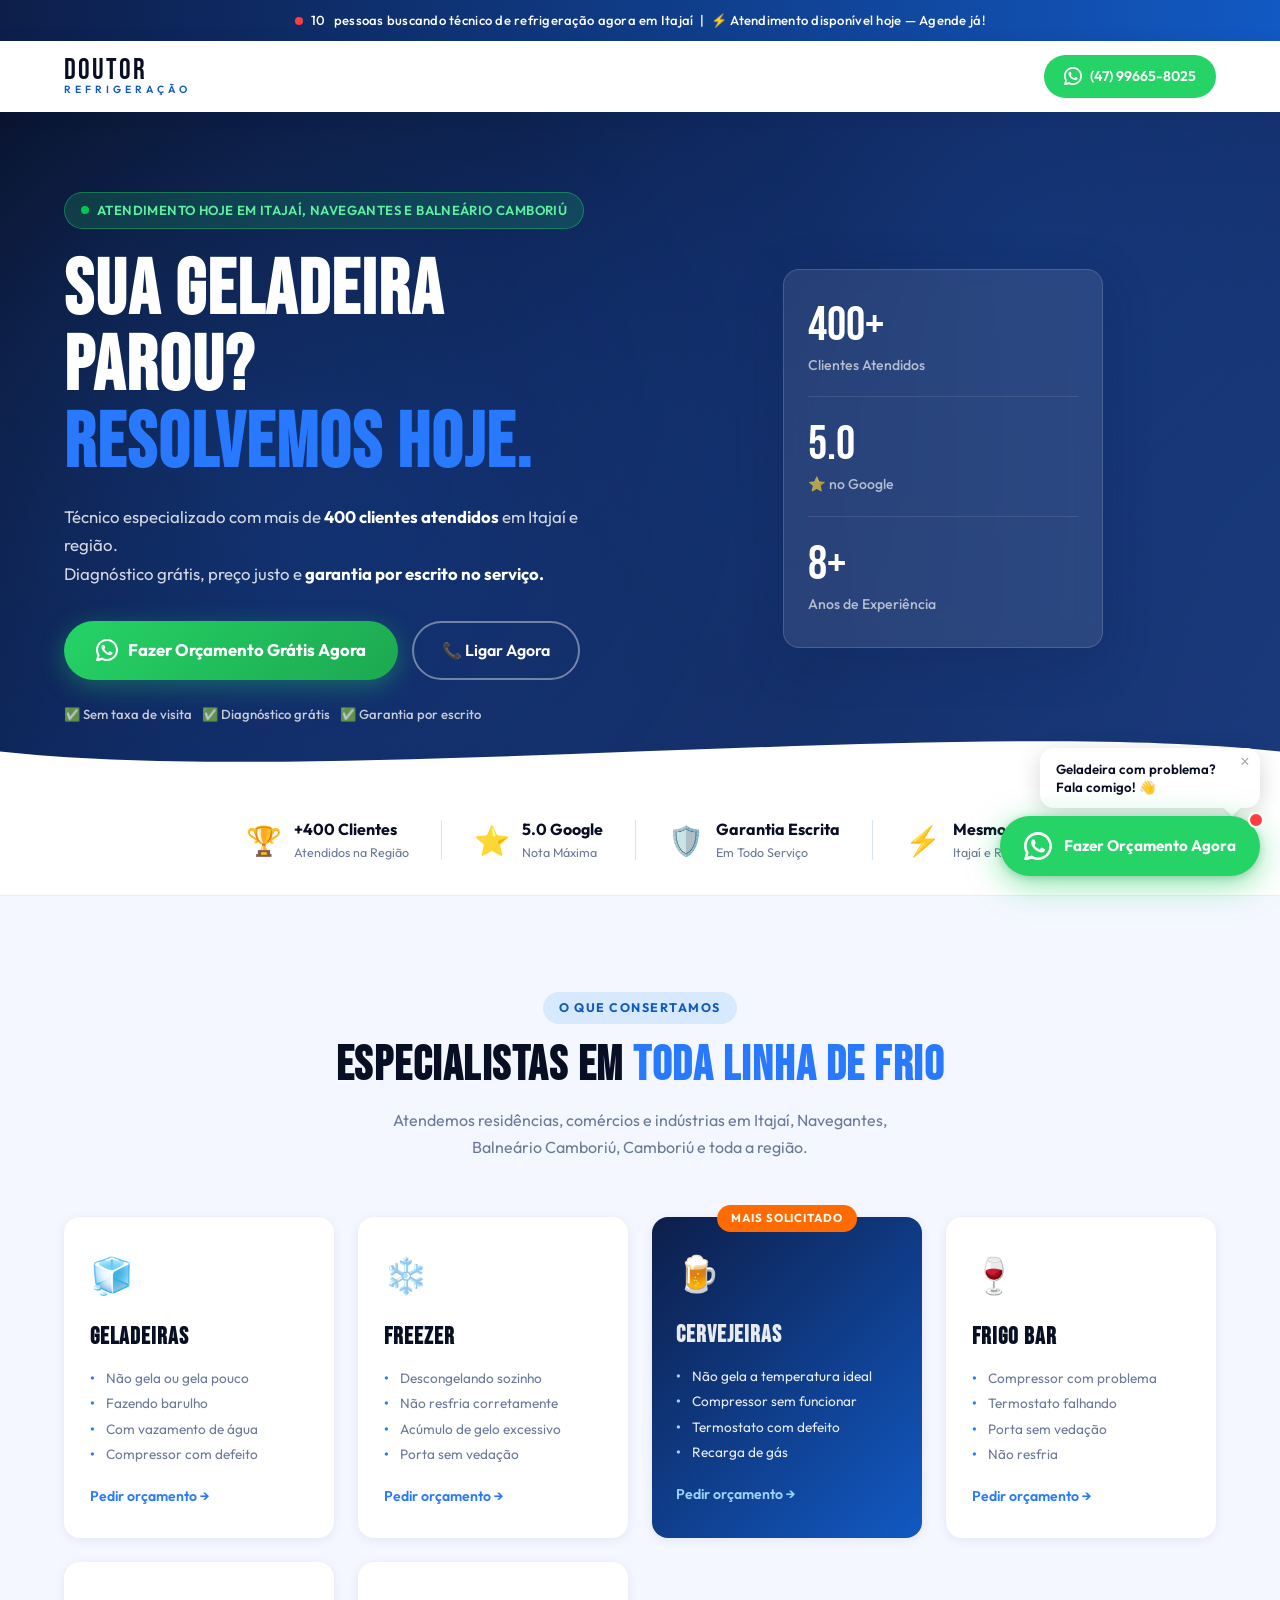
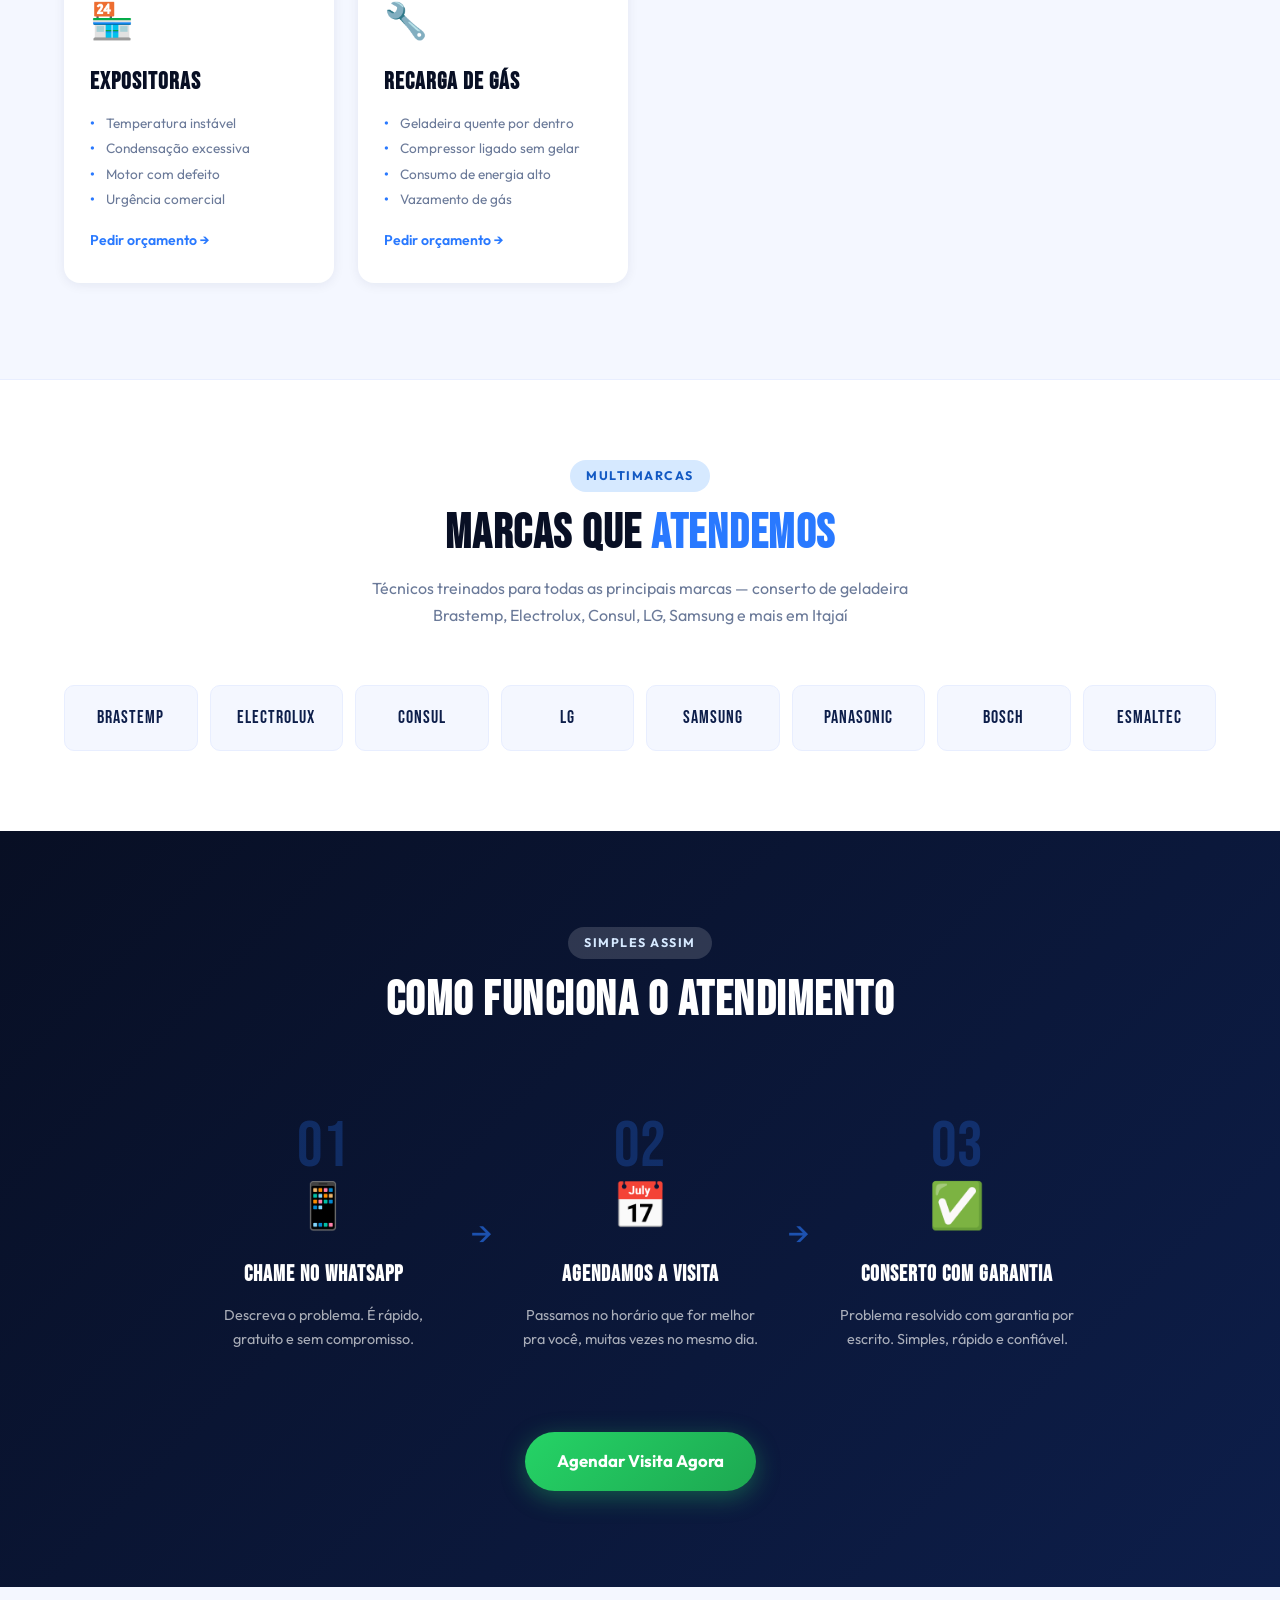
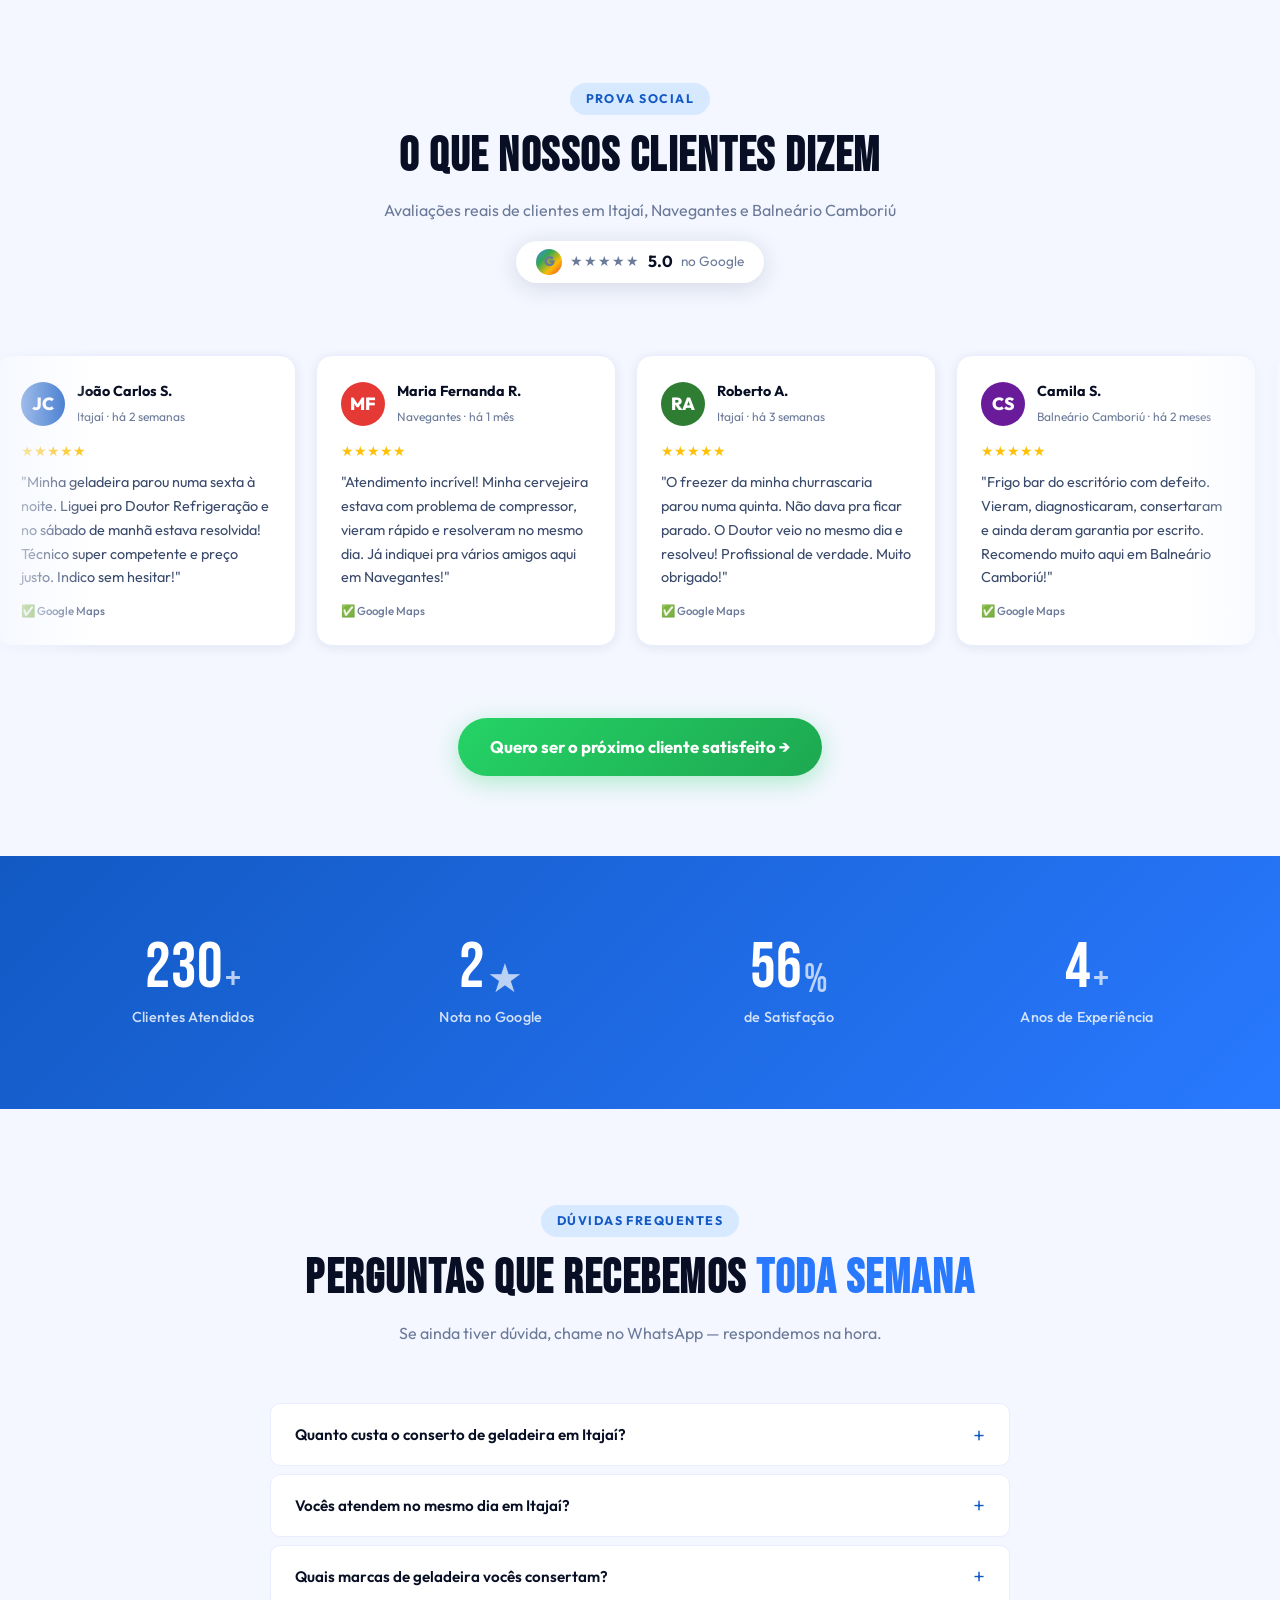
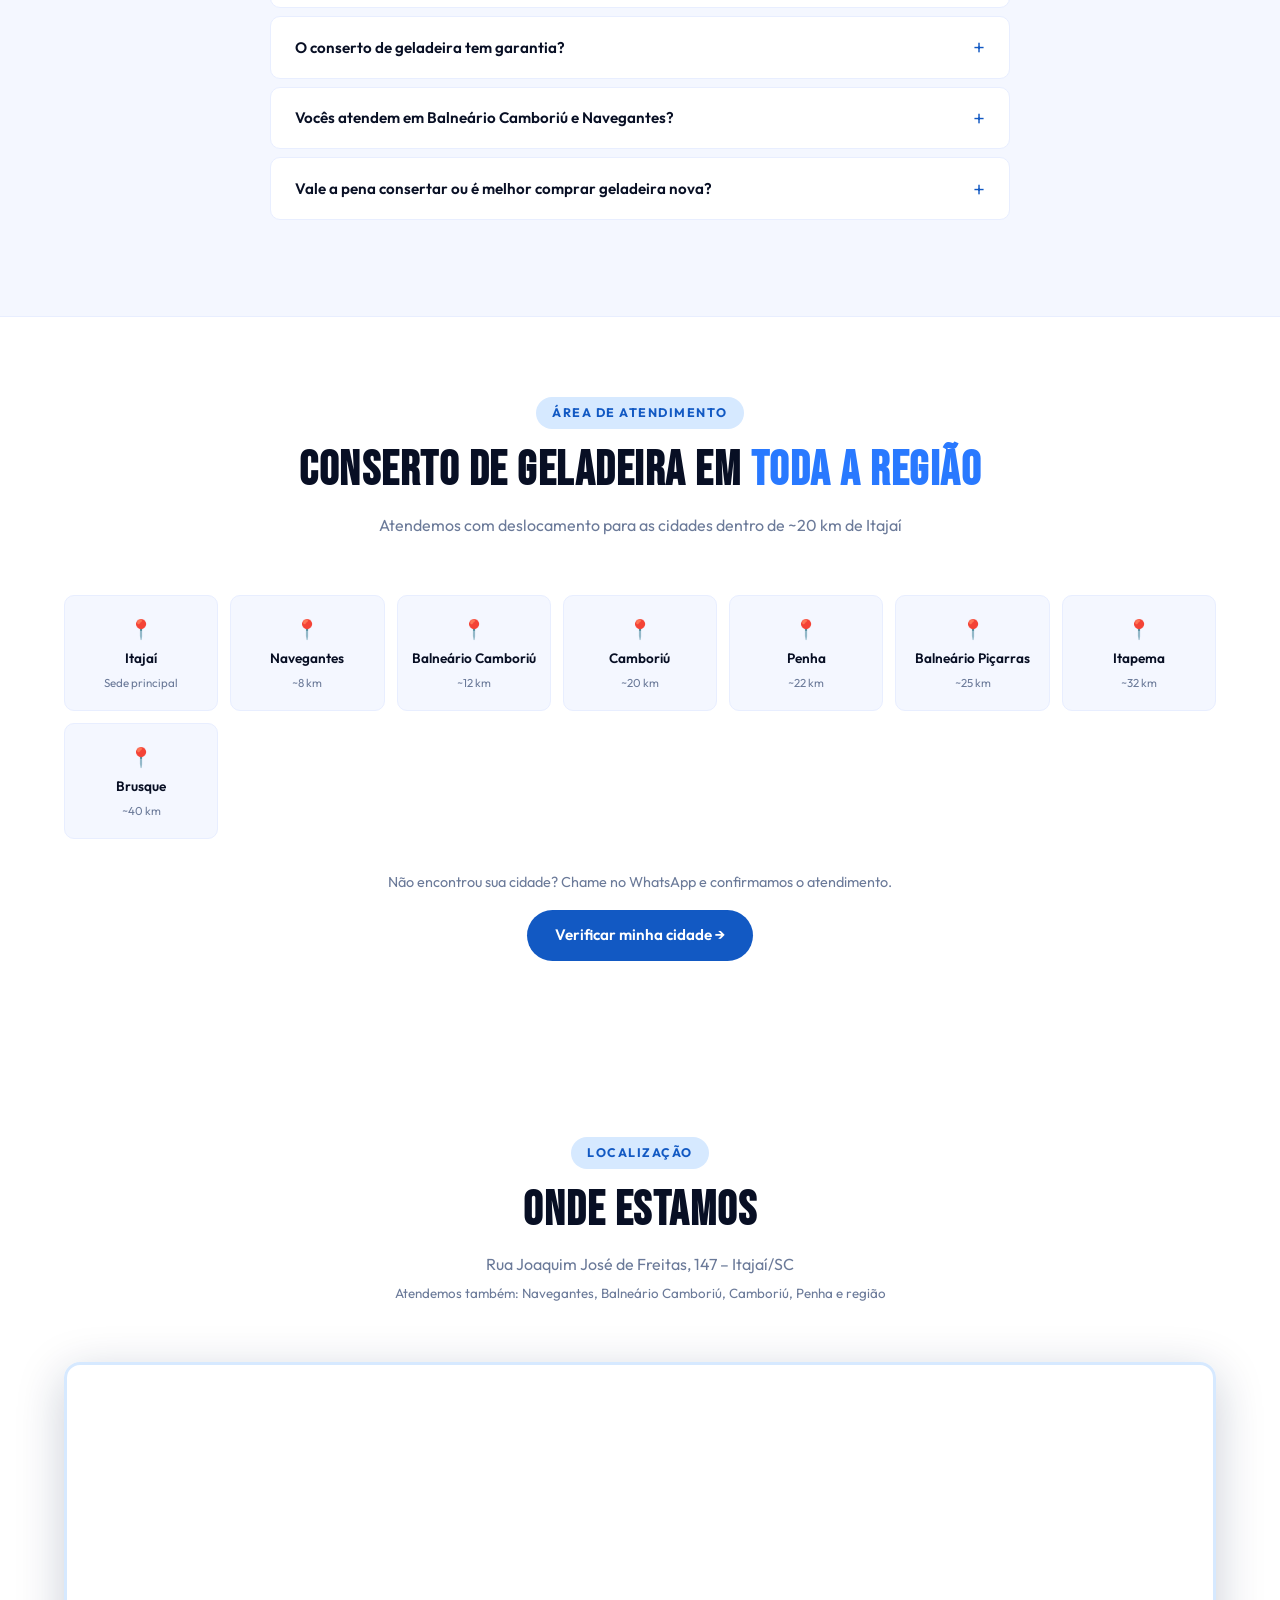
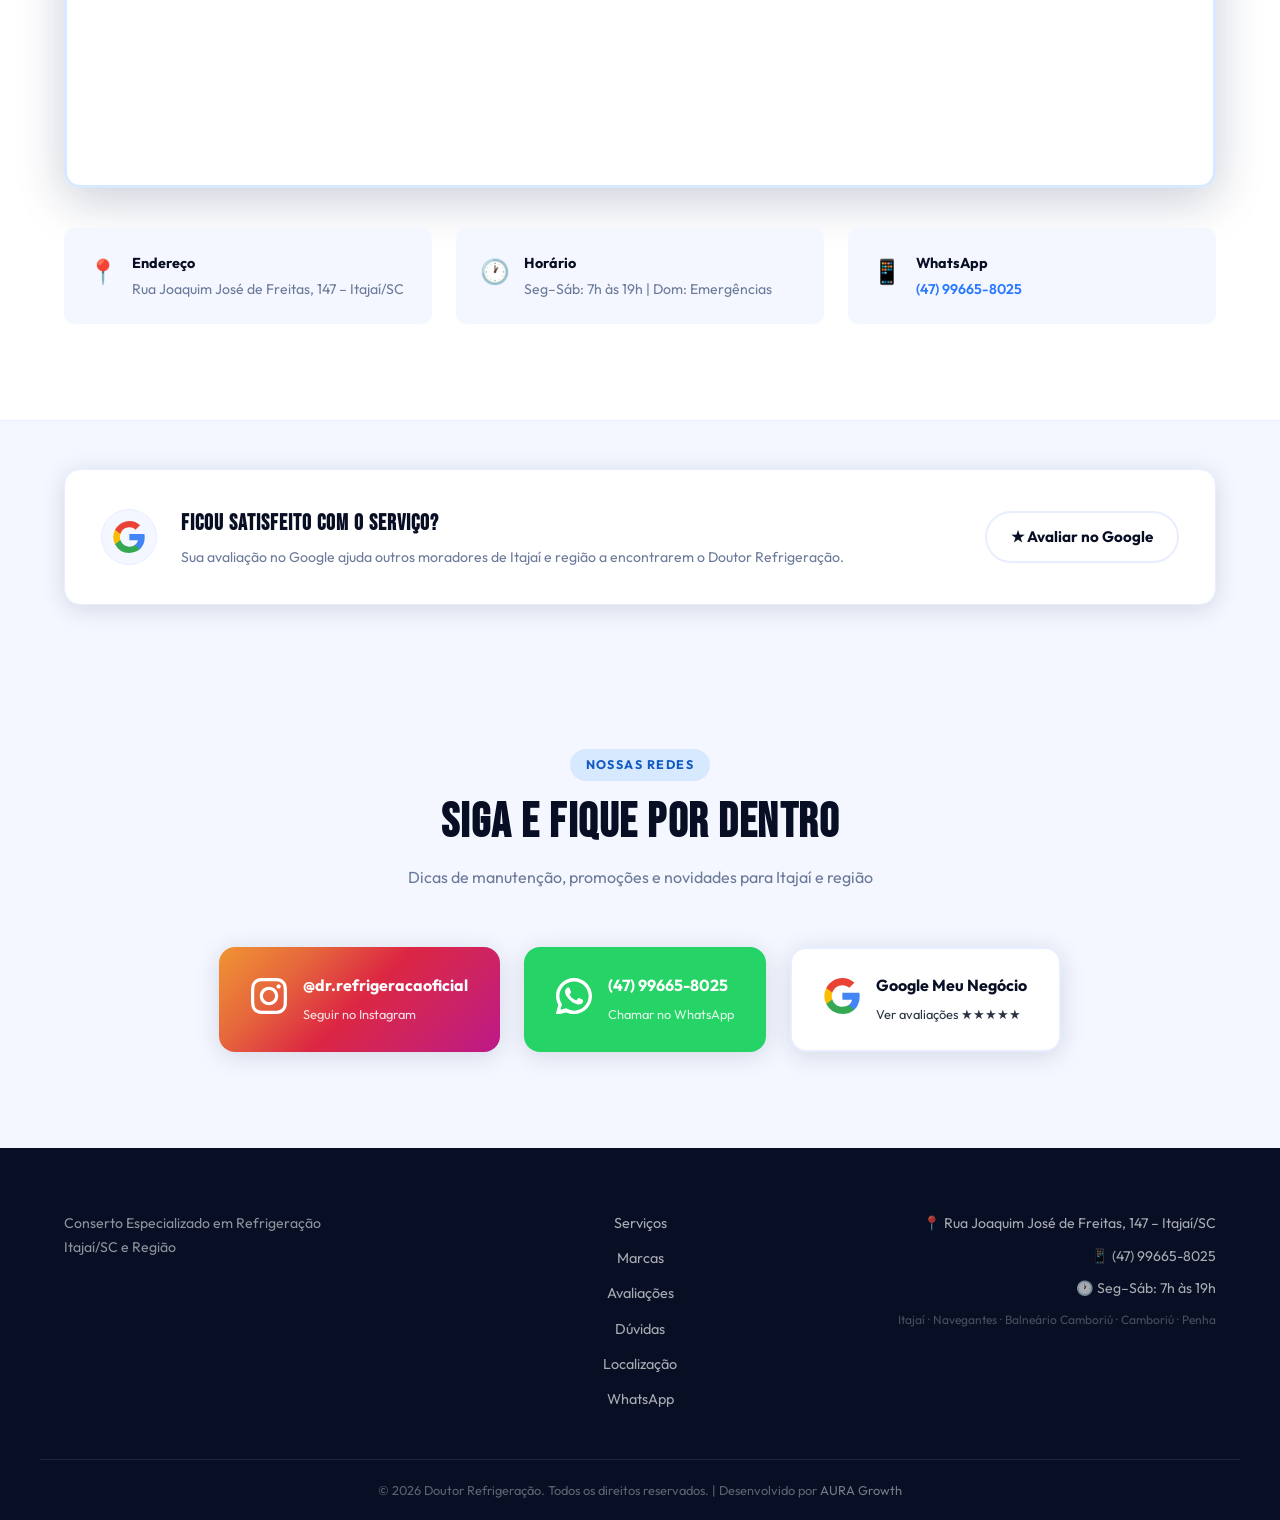
==== index.html @ 96d8657c "update ux" ====
<!DOCTYPE html>
<html lang="pt-BR">
<head>
  <meta charset="UTF-8">
  <meta name="viewport" content="width=device-width, initial-scale=1.0">
  <meta name="robots" content="index, follow">
  <meta name="theme-color" content="#1259C3">
  <link rel="canonical" href="https://doutorrefrigeracao.com.br/">

  <title>Conserto de Geladeira em Itajaí | Doutor Refrigeração – Atendimento no Mesmo Dia</title>
  <meta name="description" content="Conserto de geladeira, freezer e cervejeira em Itajaí, Navegantes, Balneário Camboriú e Camboriú. Técnico especializado, diagnóstico grátis, atendimento no mesmo dia e garantia por escrito. Chame no WhatsApp!">

  <!-- Open Graph -->
  <meta property="og:type" content="website">
  <meta property="og:url" content="https://doutorrefrigeracao.com.br/">
  <meta property="og:site_name" content="Doutor Refrigeração">
  <meta property="og:locale" content="pt_BR">
  <meta property="og:title" content="Conserto de Geladeira em Itajaí | Doutor Refrigeração – Mesmo Dia">
  <meta property="og:description" content="Técnico especializado em geladeiras, freezers e cervejeiras em Itajaí, Navegantes e Balneário Camboriú. Diagnóstico grátis, atendimento no mesmo dia e garantia.">
  <meta property="og:image" content="https://doutorrefrigeracao.com.br/og-image.jpg">

  <!-- Twitter Card -->
  <meta name="twitter:card" content="summary_large_image">
  <meta name="twitter:title" content="Conserto de Geladeira em Itajaí | Doutor Refrigeração">
  <meta name="twitter:description" content="Técnico especializado em Itajaí e região. Diagnóstico grátis, mesmo dia, garantia por escrito.">
  <meta name="twitter:image" content="https://doutorrefrigeracao.com.br/og-image.jpg">

  <link rel="icon" href="logo.png" type="image/png">
  <link rel="apple-touch-icon" href="logo.png">

  <!-- Google tag — Ads + GA4 num único carregamento -->
  <!-- INSTRUÇÃO: substitua G-XXXXXXXXXX pelo ID real do GA4 -->
  <script async src="https://www.googletagmanager.com/gtag/js?id=AW-18193782772"></script>
  <script>
    window.dataLayer = window.dataLayer || [];
    function gtag(){dataLayer.push(arguments);}
    gtag('js', new Date());
    gtag('config', 'AW-18193782772');
    gtag('config', 'G-XXXXXXXXXX');
  </script>

  <!-- Schema.org: LocalBusiness -->
  <script type="application/ld+json">
  {
    "@context": "https://schema.org",
    "@type": "LocalBusiness",
    "name": "Doutor Refrigeração",
    "image": "https://doutorrefrigeracao.com.br/logo.png",
    "url": "https://doutorrefrigeracao.com.br",
    "telephone": "+5547996658025",
    "priceRange": "$$",
    "description": "Assistência técnica especializada em conserto de geladeiras, freezers, cervejeiras e expositoras em Itajaí e região. Diagnóstico grátis, atendimento no mesmo dia e garantia por escrito.",
    "address": {
      "@type": "PostalAddress",
      "streetAddress": "Rua Joaquim José de Freitas, 147",
      "addressLocality": "Itajaí",
      "addressRegion": "SC",
      "postalCode": "88301-000",
      "addressCountry": "BR"
    },
    "geo": { "@type": "GeoCoordinates", "latitude": -26.9069, "longitude": -48.6685 },
    "openingHoursSpecification": [
      { "@type": "OpeningHoursSpecification", "dayOfWeek": ["Monday","Tuesday","Wednesday","Thursday","Friday","Saturday"], "opens": "07:00", "closes": "19:00" }
    ],
    "areaServed": [
      { "@type": "City", "name": "Itajaí" },
      { "@type": "City", "name": "Navegantes" },
      { "@type": "City", "name": "Balneário Camboriú" },
      { "@type": "City", "name": "Camboriú" },
      { "@type": "City", "name": "Penha" },
      { "@type": "City", "name": "Balneário Piçarras" },
      { "@type": "City", "name": "Itapema" }
    ],
    "hasOfferCatalog": {
      "@type": "OfferCatalog",
      "name": "Serviços de Refrigeração",
      "itemListElement": [
        { "@type": "Offer", "itemOffered": { "@type": "Service", "name": "Conserto de Geladeira em Itajaí" } },
        { "@type": "Offer", "itemOffered": { "@type": "Service", "name": "Conserto de Freezer em Itajaí" } },
        { "@type": "Offer", "itemOffered": { "@type": "Service", "name": "Conserto de Cervejeira Itajaí" } },
        { "@type": "Offer", "itemOffered": { "@type": "Service", "name": "Conserto de Frigobar Itajaí" } },
        { "@type": "Offer", "itemOffered": { "@type": "Service", "name": "Conserto de Expositora Refrigerada Itajaí" } },
        { "@type": "Offer", "itemOffered": { "@type": "Service", "name": "Recarga de Gás de Geladeira Itajaí" } },
        { "@type": "Offer", "itemOffered": { "@type": "Service", "name": "Troca de Compressor de Geladeira Itajaí" } }
      ]
    }
  }
  </script>

  <!-- Schema.org: FAQ -->
  <script type="application/ld+json">
  {
    "@context": "https://schema.org",
    "@type": "FAQPage",
    "mainEntity": [
      { "@type": "Question", "name": "Quanto custa o conserto de geladeira em Itajaí?", "acceptedAnswer": { "@type": "Answer", "text": "O diagnóstico é gratuito e sem compromisso. O valor depende do defeito e da peça necessária. Passamos o orçamento antes de iniciar qualquer serviço, sem surpresas." } },
      { "@type": "Question", "name": "Vocês atendem no mesmo dia em Itajaí?", "acceptedAnswer": { "@type": "Answer", "text": "Na maioria dos casos conseguimos atender no mesmo dia em Itajaí, Navegantes e Balneário Camboriú. Entre em contato pelo WhatsApp e verificamos a disponibilidade." } },
      { "@type": "Question", "name": "Quais marcas de geladeira vocês consertam?", "acceptedAnswer": { "@type": "Answer", "text": "Brastemp, Electrolux, Consul, LG, Samsung, Panasonic, Bosch, Dako, Esmaltec e outras." } },
      { "@type": "Question", "name": "O conserto tem garantia?", "acceptedAnswer": { "@type": "Answer", "text": "Sim. Todo serviço tem garantia por escrito. Trabalhamos com peças de qualidade para garantir durabilidade." } },
      { "@type": "Question", "name": "Vocês atendem em Balneário Camboriú e Navegantes?", "acceptedAnswer": { "@type": "Answer", "text": "Sim! Atendemos Itajaí, Navegantes, Balneário Camboriú, Camboriú, Penha e toda a região num raio de aproximadamente 20 km." } },
      { "@type": "Question", "name": "Vale a pena consertar ou comprar geladeira nova?", "acceptedAnswer": { "@type": "Answer", "text": "Na maioria das vezes o conserto é muito mais barato. Uma geladeira com menos de 10 anos quase sempre vale ser consertada. Fazemos o diagnóstico grátis e orientamos com honestidade." } }
    ]
  }
  </script>

  <link rel="preconnect" href="https://fonts.googleapis.com">
  <link rel="preconnect" href="https://fonts.gstatic.com" crossorigin>
  <link href="https://fonts.googleapis.com/css2?family=Bebas+Neue&family=Outfit:wght@300;400;500;600;700;800;900&display=swap" rel="stylesheet">
  <link rel="stylesheet" href="style.css">
</head>
<body>

  <!-- URGENCY BAR -->
  <div class="urgency-bar">
    <span class="live-dot"></span>
    <span id="viewers-count">13</span> pessoas buscando técnico de refrigeração agora em Itajaí
    &nbsp;|&nbsp;
    ⚡ Atendimento disponível hoje — Agende já!
  </div>

  <!-- NAVBAR -->
  <nav class="navbar">
    <div class="container nav-inner">
      <a href="#" class="nav-logo">
        <img src="logo.png" alt="Doutor Refrigeração Itajaí" class="logo-img" onerror="this.style.display='none'; this.nextElementSibling.style.display='flex'">
        <div class="logo-fallback" style="display:none">
          <span class="logo-text-big">DOUTOR</span>
          <span class="logo-text-small">REFRIGERAÇÃO</span>
        </div>
      </a>
      <a href="https://wa.me/5547996658025?text=Ol%C3%A1%21%20Vim%20pelo%20site%20e%20quero%20fazer%20um%20or%C3%A7amento." class="btn-nav-wa" target="_blank" rel="noopener" aria-label="Chamar no WhatsApp">
        <svg width="18" height="18" viewBox="0 0 24 24" fill="currentColor"><path d="M17.472 14.382c-.297-.149-1.758-.867-2.03-.967-.273-.099-.471-.148-.67.15-.197.297-.767.966-.94 1.164-.173.199-.347.223-.644.075-.297-.15-1.255-.463-2.39-1.475-.883-.788-1.48-1.761-1.653-2.059-.173-.297-.018-.458.13-.606.134-.133.298-.347.446-.52.149-.174.198-.298.298-.497.099-.198.05-.371-.025-.52-.075-.149-.669-1.612-.916-2.207-.242-.579-.487-.5-.669-.51-.173-.008-.371-.01-.57-.01-.198 0-.52.074-.792.372-.272.297-1.04 1.016-1.04 2.479 0 1.462 1.065 2.875 1.213 3.074.149.198 2.096 3.2 5.077 4.487.709.306 1.262.489 1.694.625.712.227 1.36.195 1.871.118.571-.085 1.758-.719 2.006-1.413.248-.694.248-1.289.173-1.413-.074-.124-.272-.198-.57-.347z"/><path d="M12 0C5.373 0 0 5.373 0 12c0 2.127.558 4.122 1.532 5.857L.057 23.54a.75.75 0 00.903.903l5.684-1.475A11.95 11.95 0 0012 24c6.627 0 12-5.373 12-12S18.627 0 12 0zm0 21.75a9.71 9.71 0 01-4.952-1.356l-.356-.211-3.69.957.977-3.583-.232-.369A9.716 9.716 0 012.25 12C2.25 6.615 6.615 2.25 12 2.25S21.75 6.615 21.75 12 17.385 21.75 12 21.75z"/></svg>
        (47) 99665-8025
      </a>
    </div>
  </nav>

  <!-- HERO -->
  <section class="hero">
    <div class="hero-bg-pattern"></div>
    <div class="container hero-inner">
      <div class="hero-content">
        <div class="badge-urgency">
          <span class="pulse-dot"></span>
          Atendimento hoje em Itajaí, Navegantes e Balneário Camboriú
        </div>
        <h1 class="hero-title">
          Sua Geladeira<br>
          Parou?<br>
          <span class="highlight">Resolvemos HOJE.</span>
        </h1>
        <p class="hero-sub">
          Técnico especializado com mais de <strong>400 clientes atendidos</strong> em Itajaí e região.<br>
          Diagnóstico grátis, preço justo e <strong>garantia por escrito no serviço.</strong>
        </p>
        <div class="hero-ctas">
          <a href="https://wa.me/5547996658025?text=Ol%C3%A1%21%20Minha%20geladeira%20est%C3%A1%20com%20problema%20e%20preciso%20de%20um%20or%C3%A7amento%20gr%C3%A1tis." class="btn-primary" target="_blank" rel="noopener">
            <svg width="22" height="22" viewBox="0 0 24 24" fill="currentColor"><path d="M17.472 14.382c-.297-.149-1.758-.867-2.03-.967-.273-.099-.471-.148-.67.15-.197.297-.767.966-.94 1.164-.173.199-.347.223-.644.075-.297-.15-1.255-.463-2.39-1.475-.883-.788-1.48-1.761-1.653-2.059-.173-.297-.018-.458.13-.606.134-.133.298-.347.446-.52.149-.174.198-.298.298-.497.099-.198.05-.371-.025-.52-.075-.149-.669-1.612-.916-2.207-.242-.579-.487-.5-.669-.51-.173-.008-.371-.01-.57-.01-.198 0-.52.074-.792.372-.272.297-1.04 1.016-1.04 2.479 0 1.462 1.065 2.875 1.213 3.074.149.198 2.096 3.2 5.077 4.487.709.306 1.262.489 1.694.625.712.227 1.36.195 1.871.118.571-.085 1.758-.719 2.006-1.413.248-.694.248-1.289.173-1.413-.074-.124-.272-.198-.57-.347z"/><path d="M12 0C5.373 0 0 5.373 0 12c0 2.127.558 4.122 1.532 5.857L.057 23.54a.75.75 0 00.903.903l5.684-1.475A11.95 11.95 0 0012 24c6.627 0 12-5.373 12-12S18.627 0 12 0zm0 21.75a9.71 9.71 0 01-4.952-1.356l-.356-.211-3.69.957.977-3.583-.232-.369A9.716 9.716 0 012.25 12C2.25 6.615 6.615 2.25 12 2.25S21.75 6.615 21.75 12 17.385 21.75 12 21.75z"/></svg>
            Fazer Orçamento Grátis Agora
          </a>
          <a href="tel:+5547996658025" class="btn-secondary">📞 Ligar Agora</a>
        </div>
        <div class="hero-trust-pills">
          <span>✅ Sem taxa de visita</span>
          <span>✅ Diagnóstico grátis</span>
          <span>✅ Garantia por escrito</span>
        </div>
      </div>
      <div class="hero-visual">
        <div class="hero-card-float">
          <div class="hero-card-stat">
            <span class="stat-num" data-target="400">0</span>
            <span class="stat-label">Clientes Atendidos</span>
          </div>
          <div class="hero-card-stat">
            <span class="stat-num" data-target="5">0</span>
            <span class="stat-label">⭐ no Google</span>
          </div>
          <div class="hero-card-stat">
            <span class="stat-num" data-target="8">0</span>
            <span class="stat-label">Anos de Experiência</span>
          </div>
        </div>
        <div class="hero-snowflakes" aria-hidden="true">
          <span class="sf sf1">❄</span><span class="sf sf2">❄</span>
          <span class="sf sf3">❄</span><span class="sf sf4">❄</span><span class="sf sf5">❄</span>
        </div>
      </div>
    </div>
    <div class="hero-wave">
      <svg viewBox="0 0 1440 80" xmlns="http://www.w3.org/2000/svg" preserveAspectRatio="none"><path d="M0,40 C360,80 1080,0 1440,40 L1440,80 L0,80 Z" fill="#ffffff"/></svg>
    </div>
  </section>

  <!-- TRUST BAR -->
  <section class="trust-bar">
    <div class="container trust-inner">
      <div class="trust-item">
        <span class="trust-icon">🏆</span>
        <div><strong>+400 Clientes</strong><small>Atendidos na Região</small></div>
      </div>
      <div class="trust-divider"></div>
      <div class="trust-item">
        <span class="trust-icon">⭐</span>
        <div><strong>5.0 Google</strong><small>Nota Máxima</small></div>
      </div>
      <div class="trust-divider"></div>
      <div class="trust-item">
        <span class="trust-icon">🛡️</span>
        <div><strong>Garantia Escrita</strong><small>Em Todo Serviço</small></div>
      </div>
      <div class="trust-divider"></div>
      <div class="trust-item">
        <span class="trust-icon">⚡</span>
        <div><strong>Mesmo Dia</strong><small>Itajaí e Região</small></div>
      </div>
    </div>
  </section>

  <!-- SERVICES -->
  <section class="services" id="servicos">
    <div class="container">
      <div class="section-header">
        <span class="section-tag">O que consertamos</span>
        <h2>Especialistas em <span class="blue-text">Toda Linha de Frio</span></h2>
        <p>Atendemos residências, comércios e indústrias em Itajaí, Navegantes, Balneário Camboriú, Camboriú e toda a região.</p>
      </div>
      <div class="services-grid">

        <div class="service-card">
          <div class="service-icon">🧊</div>
          <h3>Geladeiras</h3>
          <ul class="service-problems">
            <li>Não gela ou gela pouco</li>
            <li>Fazendo barulho</li>
            <li>Com vazamento de água</li>
            <li>Compressor com defeito</li>
          </ul>
          <a href="https://wa.me/5547996658025?text=Preciso%20de%20conserto%20de%20geladeira%20em%20Itaja%C3%AD." class="service-link" target="_blank" rel="noopener">Pedir orçamento →</a>
        </div>

        <div class="service-card">
          <div class="service-icon">❄️</div>
          <h3>Freezer</h3>
          <ul class="service-problems">
            <li>Descongelando sozinho</li>
            <li>Não resfria corretamente</li>
            <li>Acúmulo de gelo excessivo</li>
            <li>Porta sem vedação</li>
          </ul>
          <a href="https://wa.me/5547996658025?text=Preciso%20de%20conserto%20de%20freezer%20em%20Itaja%C3%AD." class="service-link" target="_blank" rel="noopener">Pedir orçamento →</a>
        </div>

        <div class="service-card featured">
          <div class="service-badge">Mais solicitado</div>
          <div class="service-icon">🍺</div>
          <h3>Cervejeiras</h3>
          <ul class="service-problems">
            <li>Não gela a temperatura ideal</li>
            <li>Compressor sem funcionar</li>
            <li>Termostato com defeito</li>
            <li>Recarga de gás</li>
          </ul>
          <a href="https://wa.me/5547996658025?text=Preciso%20de%20conserto%20de%20cervejeira%20em%20Itaja%C3%AD." class="service-link" target="_blank" rel="noopener">Pedir orçamento →</a>
        </div>

        <div class="service-card">
          <div class="service-icon">🍷</div>
          <h3>Frigo Bar</h3>
          <ul class="service-problems">
            <li>Compressor com problema</li>
            <li>Termostato falhando</li>
            <li>Porta sem vedação</li>
            <li>Não resfria</li>
          </ul>
          <a href="https://wa.me/5547996658025?text=Preciso%20de%20conserto%20de%20frigobar%20em%20Itaja%C3%AD." class="service-link" target="_blank" rel="noopener">Pedir orçamento →</a>
        </div>

        <div class="service-card">
          <div class="service-icon">🏪</div>
          <h3>Expositoras</h3>
          <ul class="service-problems">
            <li>Temperatura instável</li>
            <li>Condensação excessiva</li>
            <li>Motor com defeito</li>
            <li>Urgência comercial</li>
          </ul>
          <a href="https://wa.me/5547996658025?text=Preciso%20de%20conserto%20de%20expositora%20em%20Itaja%C3%AD." class="service-link" target="_blank" rel="noopener">Pedir orçamento →</a>
        </div>

        <div class="service-card">
          <div class="service-icon">🔧</div>
          <h3>Recarga de Gás</h3>
          <ul class="service-problems">
            <li>Geladeira quente por dentro</li>
            <li>Compressor ligado sem gelar</li>
            <li>Consumo de energia alto</li>
            <li>Vazamento de gás</li>
          </ul>
          <a href="https://wa.me/5547996658025?text=Preciso%20de%20recarga%20de%20g%C3%A1s%20de%20geladeira%20em%20Itaja%C3%AD." class="service-link" target="_blank" rel="noopener">Pedir orçamento →</a>
        </div>

      </div>
    </div>
  </section>

  <!-- MARCAS -->
  <section class="brands-section" id="marcas">
    <div class="container">
      <div class="section-header">
        <span class="section-tag">Multimarcas</span>
        <h2>Marcas que <span class="blue-text">Atendemos</span></h2>
        <p>Técnicos treinados para todas as principais marcas — conserto de geladeira Brastemp, Electrolux, Consul, LG, Samsung e mais em Itajaí</p>
      </div>
      <div class="brands-grid">
        <div class="brand-item"><span class="brand-name">Brastemp</span></div>
        <div class="brand-item"><span class="brand-name">Electrolux</span></div>
        <div class="brand-item"><span class="brand-name">Consul</span></div>
        <div class="brand-item"><span class="brand-name">LG</span></div>
        <div class="brand-item"><span class="brand-name">Samsung</span></div>
        <div class="brand-item"><span class="brand-name">Panasonic</span></div>
        <div class="brand-item"><span class="brand-name">Bosch</span></div>
        <div class="brand-item"><span class="brand-name">Esmaltec</span></div>
      </div>
    </div>
  </section>

  <!-- HOW IT WORKS -->
  <section class="how-it-works">
    <div class="container">
      <div class="section-header light">
        <span class="section-tag-light">Simples assim</span>
        <h2>Como Funciona o Atendimento</h2>
      </div>
      <div class="steps-row">
        <div class="step">
          <div class="step-num">01</div>
          <div class="step-icon">📱</div>
          <h3>Chame no WhatsApp</h3>
          <p>Descreva o problema. É rápido, gratuito e sem compromisso.</p>
        </div>
        <div class="step-arrow">→</div>
        <div class="step">
          <div class="step-num">02</div>
          <div class="step-icon">📅</div>
          <h3>Agendamos a Visita</h3>
          <p>Passamos no horário que for melhor pra você, muitas vezes no mesmo dia.</p>
        </div>
        <div class="step-arrow">→</div>
        <div class="step">
          <div class="step-num">03</div>
          <div class="step-icon">✅</div>
          <h3>Conserto com Garantia</h3>
          <p>Problema resolvido com garantia por escrito. Simples, rápido e confiável.</p>
        </div>
      </div>
      <div class="how-cta">
        <a href="https://wa.me/5547996658025?text=Ol%C3%A1%21%20Quero%20agendar%20uma%20visita%20do%20t%C3%A9cnico." class="btn-primary" target="_blank" rel="noopener">
          Agendar Visita Agora
        </a>
      </div>
    </div>
  </section>

  <!-- TESTIMONIALS -->
  <section class="testimonials" id="avaliacoes">
    <div class="container">
      <div class="section-header">
        <span class="section-tag">Prova Social</span>
        <h2>O que nossos clientes dizem</h2>
        <p>Avaliações reais de clientes em Itajaí, Navegantes e Balneário Camboriú</p>
        <div class="google-stars">
          <span class="g-logo">G</span>
          <span class="stars">★★★★★</span>
          <strong>5.0</strong>
          <span>no Google</span>
        </div>
      </div>
    </div>
    <div class="testimonials-wrapper">
      <div class="testimonials-track" id="reviewsTrack"></div>
    </div>
    <div class="container testi-bottom">
      <a href="https://wa.me/5547996658025?text=Quero%20fazer%20parte%20desses%20clientes%20satisfeitos%21" class="btn-primary" target="_blank" rel="noopener">
        Quero ser o próximo cliente satisfeito →
      </a>
    </div>
  </section>

  <!-- COUNTERS -->
  <section class="counters-section">
    <div class="container counters-inner">
      <div class="counter-item">
        <span class="counter-num counter-animate" data-target="400">0</span>
        <span class="counter-plus">+</span>
        <p>Clientes Atendidos</p>
      </div>
      <div class="counter-item">
        <span class="counter-num counter-animate" data-target="5">0</span>
        <span class="counter-plus">★</span>
        <p>Nota no Google</p>
      </div>
      <div class="counter-item">
        <span class="counter-num counter-animate" data-target="100">0</span>
        <span class="counter-plus">%</span>
        <p>de Satisfação</p>
      </div>
      <div class="counter-item">
        <span class="counter-num counter-animate" data-target="8">0</span>
        <span class="counter-plus">+</span>
        <p>Anos de Experiência</p>
      </div>
    </div>
  </section>

  <!-- FAQ -->
  <section class="faq-section" id="faq">
    <div class="container">
      <div class="section-header">
        <span class="section-tag">Dúvidas frequentes</span>
        <h2>Perguntas que recebemos <span class="blue-text">toda semana</span></h2>
        <p>Se ainda tiver dúvida, chame no WhatsApp — respondemos na hora.</p>
      </div>
      <div class="faq-list">

        <div class="faq-item">
          <button class="faq-q" aria-expanded="false">
            Quanto custa o conserto de geladeira em Itajaí?
            <span class="faq-ic">+</span>
          </button>
          <div class="faq-a"><p>O diagnóstico é gratuito e sem compromisso. O valor depende do tipo de defeito e da peça necessária. Passamos o orçamento antes de iniciar qualquer serviço, sem surpresas na conta.</p></div>
        </div>

        <div class="faq-item">
          <button class="faq-q" aria-expanded="false">
            Vocês atendem no mesmo dia em Itajaí?
            <span class="faq-ic">+</span>
          </button>
          <div class="faq-a"><p>Na maioria dos casos conseguimos atender no mesmo dia em Itajaí, Navegantes e Balneário Camboriú. Entre em contato pelo WhatsApp e já verificamos a disponibilidade de agenda.</p></div>
        </div>

        <div class="faq-item">
          <button class="faq-q" aria-expanded="false">
            Quais marcas de geladeira vocês consertam?
            <span class="faq-ic">+</span>
          </button>
          <div class="faq-a"><p>Atendemos todas as principais marcas: Brastemp, Electrolux, Consul, LG, Samsung, Panasonic, Bosch, Dako, Esmaltec e outras. Se tiver dúvida sobre a sua marca, chame no WhatsApp e confirmamos.</p></div>
        </div>

        <div class="faq-item">
          <button class="faq-q" aria-expanded="false">
            O conserto de geladeira tem garantia?
            <span class="faq-ic">+</span>
          </button>
          <div class="faq-a"><p>Sim. Todo serviço realizado pelo Doutor Refrigeração tem garantia por escrito. Trabalhamos com peças de qualidade para garantir durabilidade ao reparo.</p></div>
        </div>

        <div class="faq-item">
          <button class="faq-q" aria-expanded="false">
            Vocês atendem em Balneário Camboriú e Navegantes?
            <span class="faq-ic">+</span>
          </button>
          <div class="faq-a"><p>Sim! Atendemos Itajaí, Navegantes, Balneário Camboriú, Camboriú, Penha, Balneário Piçarras e toda a região num raio de aproximadamente 20 km.</p></div>
        </div>

        <div class="faq-item">
          <button class="faq-q" aria-expanded="false">
            Vale a pena consertar ou é melhor comprar geladeira nova?
            <span class="faq-ic">+</span>
          </button>
          <div class="faq-a"><p>Na maioria das vezes o conserto é muito mais barato do que comprar uma geladeira nova. Uma geladeira com menos de 10 anos quase sempre vale ser consertada. Fazemos o diagnóstico grátis e orientamos você com honestidade antes de qualquer decisão.</p></div>
        </div>

      </div>
    </div>
  </section>

  <!-- COVERAGE -->
  <section class="coverage-section">
    <div class="container">
      <div class="section-header">
        <span class="section-tag">Área de Atendimento</span>
        <h2>Conserto de geladeira em <span class="blue-text">toda a região</span></h2>
        <p>Atendemos com deslocamento para as cidades dentro de ~20 km de Itajaí</p>
      </div>
      <div class="coverage-grid">
        <div class="coverage-item"><span>📍</span><strong>Itajaí</strong><small>Sede principal</small></div>
        <div class="coverage-item"><span>📍</span><strong>Navegantes</strong><small>~8 km</small></div>
        <div class="coverage-item"><span>📍</span><strong>Balneário Camboriú</strong><small>~12 km</small></div>
        <div class="coverage-item"><span>📍</span><strong>Camboriú</strong><small>~20 km</small></div>
        <div class="coverage-item"><span>📍</span><strong>Penha</strong><small>~22 km</small></div>
        <div class="coverage-item"><span>📍</span><strong>Balneário Piçarras</strong><small>~25 km</small></div>
        <div class="coverage-item"><span>📍</span><strong>Itapema</strong><small>~32 km</small></div>
        <div class="coverage-item"><span>📍</span><strong>Brusque</strong><small>~40 km</small></div>
      </div>
      <div class="coverage-cta">
        <p>Não encontrou sua cidade? Chame no WhatsApp e confirmamos o atendimento.</p>
        <a href="https://wa.me/5547996658025?text=Ol%C3%A1%21%20Quero%20saber%20se%20voc%C3%AAs%20atendem%20na%20minha%20cidade." class="btn-cta-blue" target="_blank" rel="noopener">Verificar minha cidade →</a>
      </div>
    </div>
  </section>

  <!-- MAP -->
  <section class="map-section" id="localizacao">
    <div class="container">
      <div class="section-header">
        <span class="section-tag">Localização</span>
        <h2>Onde estamos</h2>
        <p>Rua Joaquim José de Freitas, 147 – Itajaí/SC<br>
          <small>Atendemos também: Navegantes, Balneário Camboriú, Camboriú, Penha e região</small>
        </p>
      </div>
      <div class="map-wrapper">
        <iframe
          title="Localização Doutor Refrigeração – Rua Joaquim José de Freitas 147 Itajaí SC"
          src="https://maps.google.com/maps?q=Rua+Joaquim+Jos%C3%A9+de+Freitas%2C+147%2C+Itaja%C3%AD%2C+SC%2C+Brasil&output=embed&z=16"
          width="100%" height="400" style="border:0;" allowfullscreen="" loading="lazy" referrerpolicy="no-referrer-when-downgrade">
        </iframe>
      </div>
      <div class="map-info-row">
        <div class="map-info-item">
          <span>📍</span>
          <div><strong>Endereço</strong><p>Rua Joaquim José de Freitas, 147 – Itajaí/SC</p></div>
        </div>
        <div class="map-info-item">
          <span>🕐</span>
          <div><strong>Horário</strong><p>Seg–Sáb: 7h às 19h | Dom: Emergências</p></div>
        </div>
        <div class="map-info-item">
          <span>📱</span>
          <div><strong>WhatsApp</strong><p><a href="https://wa.me/5547996658025?text=Ol%C3%A1%21%20Quero%20falar%20com%20o%20Doutor%20Refrigera%C3%A7%C3%A3o." target="_blank" rel="noopener">(47) 99665-8025</a></p></div>
        </div>
      </div>
    </div>
  </section>

  <!-- GOOGLE REVIEW CTA -->
  <section class="google-review-section">
    <div class="container">
      <div class="google-review-box">
        <div class="google-review-icon">
          <svg viewBox="0 0 24 24" width="32" height="32">
            <path fill="#4285F4" d="M23.766 12.276c0-.818-.066-1.636-.21-2.438H12.24v4.621h6.482a5.554 5.554 0 01-2.41 3.647v3.016h3.892c2.276-2.098 3.594-5.198 3.594-8.846z"/>
            <path fill="#34A853" d="M12.24 24c3.24 0 5.963-1.069 7.95-2.91l-3.892-3.016c-1.082.728-2.477 1.146-4.058 1.146-3.117 0-5.756-2.103-6.698-4.93H1.524v3.11A12.001 12.001 0 0012.24 24z"/>
            <path fill="#FBBC05" d="M5.542 14.29a7.21 7.21 0 010-4.58V6.6H1.524a12.01 12.01 0 000 10.8l4.018-3.11z"/>
            <path fill="#EA4335" d="M12.24 4.78c1.762 0 3.343.605 4.588 1.793l3.44-3.44C18.198 1.186 15.476 0 12.24 0 7.71 0 3.806 2.605 1.524 6.6l4.018 3.11c.942-2.827 3.581-4.93 6.698-4.93z"/>
          </svg>
        </div>
        <div class="google-review-text">
          <h3>Ficou satisfeito com o serviço?</h3>
          <p>Sua avaliação no Google ajuda outros moradores de Itajaí e região a encontrarem o Doutor Refrigeração.</p>
        </div>
        <a href="https://share.google/SREDBAS2wXVk41hWU" target="_blank" rel="noopener" class="btn-google-review">
          ★ Avaliar no Google
        </a>
      </div>
    </div>
  </section>

  <!-- SOCIAL MEDIA -->
  <section class="social-section" id="redes">
    <div class="container">
      <div class="section-header">
        <span class="section-tag">Nossas Redes</span>
        <h2>Siga e fique por dentro</h2>
        <p>Dicas de manutenção, promoções e novidades para Itajaí e região</p>
      </div>
      <div class="social-cards">
        <!-- INSTRUÇÃO: substitua o href pelo link real do Instagram -->
        <a href="https://www.instagram.com/dr.refrigeracaoficial" class="social-card instagram" target="_blank" rel="noopener">
          <div class="social-card-icon">
            <svg viewBox="0 0 24 24" fill="currentColor" width="36" height="36"><path d="M12 2.163c3.204 0 3.584.012 4.85.07 3.252.148 4.771 1.691 4.919 4.919.058 1.265.069 1.645.069 4.849 0 3.205-.012 3.584-.069 4.849-.149 3.225-1.664 4.771-4.919 4.919-1.266.058-1.644.07-4.85.07-3.204 0-3.584-.012-4.849-.07-3.26-.149-4.771-1.699-4.919-4.92-.058-1.265-.07-1.644-.07-4.849 0-3.204.013-3.583.07-4.849.149-3.227 1.664-4.771 4.919-4.919 1.266-.057 1.645-.069 4.849-.069zm0-2.163c-3.259 0-3.667.014-4.947.072-4.358.2-6.78 2.618-6.98 6.98-.059 1.281-.073 1.689-.073 4.948 0 3.259.014 3.668.072 4.948.2 4.358 2.618 6.78 6.98 6.98 1.281.058 1.689.072 4.948.072 3.259 0 3.668-.014 4.948-.072 4.354-.2 6.782-2.618 6.979-6.98.059-1.28.073-1.689.073-4.948 0-3.259-.014-3.667-.072-4.947-.196-4.354-2.617-6.78-6.979-6.98-1.281-.059-1.69-.073-4.949-.073zm0 5.838c-3.403 0-6.162 2.759-6.162 6.162s2.759 6.163 6.162 6.163 6.162-2.759 6.162-6.163c0-3.403-2.759-6.162-6.162-6.162zm0 10.162c-2.209 0-4-1.79-4-4 0-2.209 1.791-4 4-4s4 1.791 4 4c0 2.21-1.791 4-4 4zm6.406-11.845c-.796 0-1.441.645-1.441 1.44s.645 1.44 1.441 1.44c.795 0 1.439-.645 1.439-1.44s-.644-1.44-1.439-1.44z"/></svg>
          </div>
          <div class="social-card-text"><strong>@dr.refrigeracaoficial</strong><span>Seguir no Instagram</span></div>
        </a>
        <a href="https://wa.me/5547996658025?text=Ol%C3%A1%21%20Vim%20pelo%20site%20e%20quero%20um%20or%C3%A7amento." class="social-card whatsapp" target="_blank" rel="noopener">
          <div class="social-card-icon">
            <svg viewBox="0 0 24 24" fill="currentColor" width="36" height="36"><path d="M17.472 14.382c-.297-.149-1.758-.867-2.03-.967-.273-.099-.471-.148-.67.15-.197.297-.767.966-.94 1.164-.173.199-.347.223-.644.075-.297-.15-1.255-.463-2.39-1.475-.883-.788-1.48-1.761-1.653-2.059-.173-.297-.018-.458.13-.606.134-.133.298-.347.446-.52.149-.174.198-.298.298-.497.099-.198.05-.371-.025-.52-.075-.149-.669-1.612-.916-2.207-.242-.579-.487-.5-.669-.51-.173-.008-.371-.01-.57-.01-.198 0-.52.074-.792.372-.272.297-1.04 1.016-1.04 2.479 0 1.462 1.065 2.875 1.213 3.074.149.198 2.096 3.2 5.077 4.487.709.306 1.262.489 1.694.625.712.227 1.36.195 1.871.118.571-.085 1.758-.719 2.006-1.413.248-.694.248-1.289.173-1.413-.074-.124-.272-.198-.57-.347z"/><path d="M12 0C5.373 0 0 5.373 0 12c0 2.127.558 4.122 1.532 5.857L.057 23.54a.75.75 0 00.903.903l5.684-1.475A11.95 11.95 0 0012 24c6.627 0 12-5.373 12-12S18.627 0 12 0zm0 21.75a9.71 9.71 0 01-4.952-1.356l-.356-.211-3.69.957.977-3.583-.232-.369A9.716 9.716 0 012.25 12C2.25 6.615 6.615 2.25 12 2.25S21.75 6.615 21.75 12 17.385 21.75 12 21.75z"/></svg>
          </div>
          <div class="social-card-text"><strong>(47) 99665-8025</strong><span>Chamar no WhatsApp</span></div>
        </a>
        <a href="https://share.google/SREDBAS2wXVk41hWU" class="social-card google" target="_blank" rel="noopener">
          <div class="social-card-icon">
            <svg viewBox="0 0 24 24" width="36" height="36">
              <path fill="#4285F4" d="M23.766 12.276c0-.818-.066-1.636-.21-2.438H12.24v4.621h6.482a5.554 5.554 0 01-2.41 3.647v3.016h3.892c2.276-2.098 3.594-5.198 3.594-8.846z"/>
              <path fill="#34A853" d="M12.24 24c3.24 0 5.963-1.069 7.95-2.91l-3.892-3.016c-1.082.728-2.477 1.146-4.058 1.146-3.117 0-5.756-2.103-6.698-4.93H1.524v3.11A12.001 12.001 0 0012.24 24z"/>
              <path fill="#FBBC05" d="M5.542 14.29a7.21 7.21 0 010-4.58V6.6H1.524a12.01 12.01 0 000 10.8l4.018-3.11z"/>
              <path fill="#EA4335" d="M12.24 4.78c1.762 0 3.343.605 4.588 1.793l3.44-3.44C18.198 1.186 15.476 0 12.24 0 7.71 0 3.806 2.605 1.524 6.6l4.018 3.11c.942-2.827 3.581-4.93 6.698-4.93z"/>
            </svg>
          </div>
          <div class="social-card-text"><strong>Google Meu Negócio</strong><span>Ver avaliações ★★★★★</span></div>
        </a>
      </div>
    </div>
  </section>

  <!-- FOOTER -->
  <footer class="footer">
    <div class="container footer-inner">
      <div class="footer-logo">
        <!-- Corrigido: era logo.jpeg no original — padronizado para logo.png -->
        <img src="logo.png" alt="Doutor Refrigeração Itajaí SC" height="60" onerror="this.style.display='none'">
        <p>Conserto Especializado em Refrigeração<br>Itajaí/SC e Região</p>
      </div>
      <div class="footer-links">
        <a href="#servicos">Serviços</a>
        <a href="#marcas">Marcas</a>
        <a href="#avaliacoes">Avaliações</a>
        <a href="#faq">Dúvidas</a>
        <a href="#localizacao">Localização</a>
        <a href="https://wa.me/5547996658025?text=Ol%C3%A1%21%20Vim%20pelo%20site." target="_blank" rel="noopener">WhatsApp</a>
      </div>
      <div class="footer-contact">
        <p>📍 Rua Joaquim José de Freitas, 147 – Itajaí/SC</p>
        <p>📱 (47) 99665-8025</p>
        <p>🕐 Seg–Sáb: 7h às 19h</p>
        <p class="footer-cities">Itajaí · Navegantes · Balneário Camboriú · Camboriú · Penha</p>
      </div>
    </div>
    <div class="footer-bottom">
      <p>© 2026 Doutor Refrigeração. Todos os direitos reservados. | Desenvolvido por <a href="https://auragrowth.com.br" target="_blank" rel="noopener">AURA Growth</a></p>
    </div>
  </footer>

  <!-- FLOATING WHATSAPP com balão de pergunta -->
  <div class="float-wa-wrap" id="floatWrap">
    <a href="https://wa.me/5547996658025?text=Ol%C3%A1%21%20Minha%20geladeira%20est%C3%A1%20com%20problema.%20Podem%20me%20ajudar%3F" class="float-bubble" id="floatBubble" target="_blank" rel="noopener">
      Geladeira com problema? Fala comigo! 👋
      <button type="button" class="float-bubble-close" id="floatBubbleClose" aria-label="Fechar">×</button>
    </a>
    <a href="https://wa.me/5547996658025?text=Ol%C3%A1%21%20Minha%20geladeira%20est%C3%A1%20com%20problema.%20Podem%20me%20ajudar%3F" class="float-wa" target="_blank" rel="noopener" id="floatWA" aria-label="Chamar no WhatsApp">
      <svg width="28" height="28" viewBox="0 0 24 24" fill="currentColor"><path d="M17.472 14.382c-.297-.149-1.758-.867-2.03-.967-.273-.099-.471-.148-.67.15-.197.297-.767.966-.94 1.164-.173.199-.347.223-.644.075-.297-.15-1.255-.463-2.39-1.475-.883-.788-1.48-1.761-1.653-2.059-.173-.297-.018-.458.13-.606.134-.133.298-.347.446-.52.149-.174.198-.298.298-.497.099-.198.05-.371-.025-.52-.075-.149-.669-1.612-.916-2.207-.242-.579-.487-.5-.669-.51-.173-.008-.371-.01-.57-.01-.198 0-.52.074-.792.372-.272.297-1.04 1.016-1.04 2.479 0 1.462 1.065 2.875 1.213 3.074.149.198 2.096 3.2 5.077 4.487.709.306 1.262.489 1.694.625.712.227 1.36.195 1.871.118.571-.085 1.758-.719 2.006-1.413.248-.694.248-1.289.173-1.413-.074-.124-.272-.198-.57-.347z"/><path d="M12 0C5.373 0 0 5.373 0 12c0 2.127.558 4.122 1.532 5.857L.057 23.54a.75.75 0 00.903.903l5.684-1.475A11.95 11.95 0 0012 24c6.627 0 12-5.373 12-12S18.627 0 12 0zm0 21.75a9.71 9.71 0 01-4.952-1.356l-.356-.211-3.69.957.977-3.583-.232-.369A9.716 9.716 0 012.25 12C2.25 6.615 6.615 2.25 12 2.25S21.75 6.615 21.75 12 17.385 21.75 12 21.75z"/></svg>
      <span>Fazer Orçamento Agora</span>
      <div class="float-wa-ping"></div>
    </a>
  </div>

  <script src="script.js"></script>
</body>
</html>
---- style.css ----
/* ============================
   DOUTOR REFRIGERAÇÃO — STYLE
   ============================ */

:root {
  --dark:       #080F24;
  --navy:       #0D1E4A;
  --blue:       #1259C3;
  --blue-bright:#2979FF;
  --blue-light: #5B9BFF;
  --ice:        #D6E9FF;
  --white:      #FFFFFF;
  --gray-bg:    #F4F7FF;
  --gray:       #6B7A99;
  --green:      #25D366;
  --shadow:     0 4px 24px rgba(13,30,74,0.14);
  --shadow-lg:  0 12px 48px rgba(13,30,74,0.22);
  --radius:     16px;
  --radius-sm:  10px;
}

*, *::before, *::after { box-sizing: border-box; margin: 0; padding: 0; }
html { scroll-behavior: smooth; }
body { font-family: 'Outfit', sans-serif; color: var(--dark); background: var(--white); overflow-x: hidden; line-height: 1.6; }
img { max-width: 100%; display: block; }
a { text-decoration: none; color: inherit; }
a:focus-visible, button:focus-visible { outline: 2px solid var(--blue-bright); outline-offset: 2px; border-radius: 4px; }
.container { max-width: 1200px; margin: 0 auto; padding: 0 24px; }

/* URGENCY BAR */
.urgency-bar {
  background: linear-gradient(90deg, #0D1E4A 0%, #1259C3 50%, #0D1E4A 100%);
  background-size: 200% 100%;
  animation: bar-slide 8s linear infinite;
  color: var(--white);
  text-align: center;
  padding: 10px 16px;
  font-size: 0.82rem;
  font-weight: 500;
  letter-spacing: 0.02em;
  display: flex;
  align-items: center;
  justify-content: center;
  gap: 8px;
  flex-wrap: wrap;
}
@keyframes bar-slide { 0% { background-position: 0% 50%; } 100% { background-position: 200% 50%; } }
.live-dot { width: 8px; height: 8px; background: #FF3D3D; border-radius: 50%; display: inline-block; animation: pulse-red 1.2s ease-in-out infinite; flex-shrink: 0; }
@keyframes pulse-red { 0%, 100% { opacity: 1; transform: scale(1); } 50% { opacity: 0.5; transform: scale(1.4); } }

/* NAVBAR */
.navbar { background: var(--white); box-shadow: 0 2px 16px rgba(13,30,74,0.10); position: sticky; top: 0; z-index: 100; }
.nav-inner { display: flex; align-items: center; justify-content: space-between; padding-top: 14px; padding-bottom: 14px; }
.nav-logo { display: flex; align-items: center; gap: 10px; }
.logo-img { height: 52px; width: auto; object-fit: contain; }
.logo-fallback { flex-direction: column; line-height: 1; }
.logo-text-big { font-family: 'Bebas Neue', sans-serif; font-size: 1.8rem; color: var(--dark); letter-spacing: 2px; }
.logo-text-small { font-size: 0.65rem; font-weight: 600; letter-spacing: 4px; color: var(--blue); text-transform: uppercase; }
.btn-nav-wa { display: flex; align-items: center; gap: 8px; background: #25D366; color: var(--white); font-weight: 600; font-size: 0.88rem; padding: 10px 20px; border-radius: 100px; transition: all 0.2s; white-space: nowrap; }
.btn-nav-wa:hover { background: #1DA851; transform: translateY(-1px); box-shadow: 0 6px 20px rgba(37,211,102,0.35); }

/* BUTTONS */
.btn-primary { display: inline-flex; align-items: center; gap: 10px; background: linear-gradient(135deg, #25D366 0%, #1DA851 100%); color: var(--white); font-family: 'Outfit', sans-serif; font-weight: 700; font-size: 1.05rem; padding: 16px 32px; border-radius: 100px; transition: all 0.25s; box-shadow: 0 6px 24px rgba(37,211,102,0.35); cursor: pointer; border: none; }
.btn-primary:hover { transform: translateY(-2px) scale(1.02); box-shadow: 0 12px 32px rgba(37,211,102,0.45); }
.btn-secondary { display: inline-flex; align-items: center; gap: 8px; background: transparent; color: var(--white); font-weight: 600; font-size: 1rem; padding: 15px 28px; border-radius: 100px; border: 2px solid rgba(255,255,255,0.4); transition: all 0.25s; cursor: pointer; }
.btn-secondary:hover { background: rgba(255,255,255,0.12); border-color: rgba(255,255,255,0.7); }
.btn-cta-blue { display: inline-flex; align-items: center; gap: 8px; background: var(--blue); color: var(--white); font-weight: 600; font-size: 0.95rem; padding: 13px 28px; border-radius: 100px; transition: all 0.25s; }
.btn-cta-blue:hover { background: var(--blue-bright); transform: translateY(-2px); }

/* HERO */
.hero { background: linear-gradient(135deg, var(--dark) 0%, #0E2558 40%, #1A3A7C 100%); position: relative; overflow: hidden; padding: 80px 0 60px; }
.hero-bg-pattern { position: absolute; inset: 0; background-image: radial-gradient(circle at 20% 50%, rgba(41,121,255,0.18) 0%, transparent 55%), radial-gradient(circle at 80% 20%, rgba(41,121,255,0.12) 0%, transparent 45%); pointer-events: none; }
.hero-inner { display: grid; grid-template-columns: 1fr 1fr; gap: 60px; align-items: center; position: relative; z-index: 1; }
.badge-urgency { display: inline-flex; align-items: center; gap: 8px; background: rgba(37,211,102,0.18); border: 1px solid rgba(37,211,102,0.4); color: #5DF0A0; font-size: 0.82rem; font-weight: 600; letter-spacing: 0.03em; padding: 7px 16px; border-radius: 100px; margin-bottom: 24px; text-transform: uppercase; }
.pulse-dot { width: 8px; height: 8px; background: #00C853; border-radius: 50%; animation: pulse-green 1.5s ease-in-out infinite; display: inline-block; }
@keyframes pulse-green { 0%, 100% { transform: scale(1); opacity: 1; } 50% { transform: scale(1.6); opacity: 0.6; } }
.hero-title { font-family: 'Bebas Neue', sans-serif; font-size: clamp(3.2rem, 6vw, 5.5rem); line-height: 1.0; color: var(--white); letter-spacing: 2px; margin-bottom: 20px; }
.hero-title .highlight { color: var(--blue-bright); display: block; }
.hero-sub { font-size: 1.05rem; color: rgba(255,255,255,0.82); margin-bottom: 32px; line-height: 1.7; }
.hero-sub strong { color: var(--white); }
.hero-ctas { display: flex; flex-wrap: wrap; gap: 14px; margin-bottom: 24px; }
.hero-trust-pills { display: flex; flex-wrap: wrap; gap: 10px; }
.hero-trust-pills span { font-size: 0.82rem; color: rgba(255,255,255,0.75); font-weight: 500; }
.hero-visual { display: flex; flex-direction: column; align-items: center; gap: 24px; position: relative; }
.hero-card-float { background: rgba(255,255,255,0.09); border: 1px solid rgba(255,255,255,0.15); backdrop-filter: blur(12px); border-radius: var(--radius); padding: 32px 24px; display: flex; flex-direction: column; gap: 24px; width: 100%; max-width: 320px; box-shadow: var(--shadow-lg); animation: float-card 4s ease-in-out infinite; }
@keyframes float-card { 0%, 100% { transform: translateY(0); } 50% { transform: translateY(-12px); } }
.hero-card-stat { display: flex; flex-direction: column; gap: 4px; border-bottom: 1px solid rgba(255,255,255,0.1); padding-bottom: 20px; }
.hero-card-stat:last-child { border-bottom: none; padding-bottom: 0; }
.stat-num { font-family: 'Bebas Neue', sans-serif; font-size: 3rem; color: var(--white); line-height: 1; }
.stat-label { font-size: 0.88rem; color: rgba(255,255,255,0.65); font-weight: 500; }
.hero-snowflakes { position: absolute; inset: 0; pointer-events: none; overflow: hidden; }
.sf { position: absolute; color: rgba(100,165,255,0.35); animation: snow-fall linear infinite; font-size: 1.4rem; }
.sf1 { left: 5%; top: -10%; animation-duration: 8s; animation-delay: 0s; }
.sf2 { left: 25%; top: -10%; animation-duration: 12s; animation-delay: 2s; font-size: 1rem; }
.sf3 { left: 55%; top: -10%; animation-duration: 9s; animation-delay: 1s; }
.sf4 { left: 75%; top: -10%; animation-duration: 11s; animation-delay: 3s; font-size: 1.8rem; }
.sf5 { left: 90%; top: -10%; animation-duration: 10s; animation-delay: 0.5s; font-size: 0.9rem; }
@keyframes snow-fall { 0% { transform: translateY(-20px) rotate(0deg); opacity: 0; } 10% { opacity: 1; } 90% { opacity: 1; } 100% { transform: translateY(500px) rotate(360deg); opacity: 0; } }
.hero-wave { position: absolute; bottom: -2px; left: 0; right: 0; line-height: 0; }
.hero-wave svg { width: 100%; }

/* TRUST BAR */
.trust-bar { background: var(--white); padding: 32px 0; border-bottom: 1px solid #E8EEFF; }
.trust-inner { display: flex; align-items: center; justify-content: center; gap: 32px; flex-wrap: wrap; }
.trust-item { display: flex; align-items: center; gap: 12px; }
.trust-icon { font-size: 1.8rem; }
.trust-item strong { display: block; font-size: 1rem; font-weight: 700; color: var(--dark); }
.trust-item small { font-size: 0.78rem; color: var(--gray); display: block; font-weight: 400; }
.trust-divider { width: 1px; height: 40px; background: #D8E2FF; }

/* SECTION HEADER */
.section-header { text-align: center; margin-bottom: 56px; }
.section-header.light h2 { color: var(--white); }
.section-header.light p { color: rgba(255,255,255,0.75); }
.section-tag { display: inline-block; background: var(--ice); color: var(--blue); font-size: 0.78rem; font-weight: 700; letter-spacing: 0.12em; text-transform: uppercase; padding: 6px 16px; border-radius: 100px; margin-bottom: 16px; }
.section-tag-light { display: inline-block; background: rgba(255,255,255,0.15); color: var(--ice); font-size: 0.78rem; font-weight: 700; letter-spacing: 0.12em; text-transform: uppercase; padding: 6px 16px; border-radius: 100px; margin-bottom: 16px; }
.section-header h2 { font-family: 'Bebas Neue', sans-serif; font-size: clamp(2rem, 4vw, 3rem); color: var(--dark); letter-spacing: 1.5px; margin-bottom: 14px; line-height: 1.1; }
.section-header p { color: var(--gray); font-size: 1rem; max-width: 560px; margin: 0 auto; line-height: 1.7; }
.blue-text { color: var(--blue-bright); }

/* SERVICES */
.services { background: var(--gray-bg); padding: 96px 0; }
.services-grid { display: grid; grid-template-columns: repeat(auto-fill, minmax(220px, 1fr)); gap: 24px; }
.service-card { background: var(--white); border-radius: var(--radius); padding: 28px 24px; border: 2px solid transparent; transition: all 0.3s; position: relative; box-shadow: 0 2px 12px rgba(13,30,74,0.07); }
.service-card:hover { border-color: var(--blue-bright); transform: translateY(-6px); box-shadow: var(--shadow-lg); }
.service-card.featured { background: linear-gradient(135deg, var(--navy) 0%, var(--blue) 100%); color: var(--white); border: none; }
.service-card.featured h3, .service-card.featured .service-problems li { color: rgba(255,255,255,0.9); }
.service-card.featured .service-problems li::before { color: #9BD3FF; }
.service-badge { position: absolute; top: -12px; left: 50%; transform: translateX(-50%); background: #FF6B00; color: var(--white); font-size: 0.72rem; font-weight: 700; letter-spacing: 0.08em; text-transform: uppercase; padding: 4px 14px; border-radius: 100px; white-space: nowrap; }
.service-icon { font-size: 2.2rem; margin-bottom: 14px; }
.service-card h3 { font-family: 'Bebas Neue', sans-serif; font-size: 1.5rem; color: var(--dark); letter-spacing: 1px; margin-bottom: 12px; }
.service-problems { list-style: none; padding: 0; margin: 0 0 18px; display: flex; flex-direction: column; gap: 5px; }
.service-problems li { font-size: 0.85rem; color: var(--gray); padding-left: 1rem; position: relative; line-height: 1.5; }
.service-problems li::before { content: '•'; position: absolute; left: 0; color: var(--blue-bright); font-weight: 700; }
.service-link { color: var(--blue-bright); font-size: 0.88rem; font-weight: 600; transition: opacity 0.2s; }
.service-card.featured .service-link { color: #9BD3FF; }
.service-link:hover { opacity: 0.75; }

/* BRANDS */
.brands-section { background: var(--white); padding: 80px 0; border-top: 1px solid #E8EEFF; }
.brands-grid { display: grid; grid-template-columns: repeat(auto-fill, minmax(130px, 1fr)); gap: 12px; margin-top: 2rem; }
.brand-item { background: var(--gray-bg); border: 1px solid #E8EEFF; border-radius: var(--radius-sm); padding: 1.1rem; display: flex; align-items: center; justify-content: center; min-height: 64px; transition: box-shadow 0.2s, border-color 0.2s, transform 0.2s; }
.brand-item:hover { box-shadow: var(--shadow); border-color: var(--blue-light); transform: translateY(-2px); }
.brand-name { font-family: 'Bebas Neue', sans-serif; font-size: 1.1rem; letter-spacing: 1px; color: var(--navy); }

/* HOW IT WORKS */
.how-it-works { background: linear-gradient(135deg, var(--dark) 0%, var(--navy) 100%); padding: 96px 0; }
.steps-row { display: flex; align-items: flex-start; justify-content: center; gap: 0; flex-wrap: wrap; }
.step { flex: 1; min-width: 220px; max-width: 280px; text-align: center; padding: 32px 20px; }
.step-num { font-family: 'Bebas Neue', sans-serif; font-size: 4rem; color: rgba(41,121,255,0.25); line-height: 1; margin-bottom: -10px; }
.step-icon { font-size: 2.8rem; margin-bottom: 16px; }
.step h3 { font-family: 'Bebas Neue', sans-serif; font-size: 1.4rem; color: var(--white); letter-spacing: 1px; margin-bottom: 10px; }
.step p { color: rgba(255,255,255,0.65); font-size: 0.9rem; line-height: 1.7; }
.step-arrow { font-size: 2rem; color: var(--blue-bright); align-self: center; padding: 0 8px; opacity: 0.6; }
.how-cta { text-align: center; margin-top: 48px; }

/* TESTIMONIALS */
.testimonials { background: var(--gray-bg); padding: 96px 0 80px; overflow: hidden; }
.google-stars { display: inline-flex; align-items: center; gap: 8px; background: var(--white); padding: 8px 20px; border-radius: 100px; margin-top: 16px; box-shadow: var(--shadow); }
.g-logo { width: 26px; height: 26px; background: linear-gradient(135deg, #4285F4, #34A853, #FBBC05, #EA4335); border-radius: 50%; color: white; font-weight: 900; font-size: 0.9rem; display: flex; align-items: center; justify-content: center; }
.stars { color: #FFC107; font-size: 1.1rem; letter-spacing: 1px; }
.google-stars strong { font-size: 1rem; color: var(--dark); }
.google-stars span { color: var(--gray); font-size: 0.85rem; }
.testimonials-wrapper { overflow: hidden; margin: 0 -24px; padding: 8px 0 24px; position: relative; }
.testimonials-wrapper::before, .testimonials-wrapper::after { content: ''; position: absolute; top: 0; bottom: 0; width: 120px; z-index: 2; pointer-events: none; }
.testimonials-wrapper::before { left: 0; background: linear-gradient(90deg, var(--gray-bg) 0%, transparent 100%); }
.testimonials-wrapper::after { right: 0; background: linear-gradient(270deg, var(--gray-bg) 0%, transparent 100%); }
.testimonials-track { display: flex; gap: 20px; width: max-content; animation: scroll-reviews 45s linear infinite; padding: 8px 20px; }
.testimonials-track:hover { animation-play-state: paused; }
@keyframes scroll-reviews { 0% { transform: translateX(0); } 100% { transform: translateX(-50%); } }
.review-card { background: var(--white); border-radius: var(--radius); padding: 24px; width: 300px; flex-shrink: 0; box-shadow: 0 2px 12px rgba(13,30,74,0.08); border: 1px solid #E8EEFF; transition: transform 0.3s; }
.review-card:hover { transform: translateY(-4px); box-shadow: var(--shadow); }
.review-header { display: flex; align-items: center; gap: 12px; margin-bottom: 12px; }
.review-avatar { width: 44px; height: 44px; border-radius: 50%; display: flex; align-items: center; justify-content: center; font-weight: 800; font-size: 1.1rem; color: var(--white); flex-shrink: 0; }
.review-meta { flex: 1; }
.review-meta strong { display: block; font-size: 0.9rem; color: var(--dark); font-weight: 700; }
.review-meta small { font-size: 0.75rem; color: var(--gray); }
.review-stars { color: #FFC107; font-size: 0.9rem; margin-bottom: 8px; display: flex; gap: 2px; }
.review-text { font-size: 0.9rem; color: #3A4A6B; line-height: 1.65; margin-bottom: 12px; }
.review-source { font-size: 0.72rem; color: var(--gray); font-weight: 500; }
.testi-bottom { text-align: center; margin-top: 40px; }

/* COUNTERS */
.counters-section { background: linear-gradient(135deg, var(--blue) 0%, var(--blue-bright) 100%); padding: 80px 0; }
.counters-inner { display: grid; grid-template-columns: repeat(4, 1fr); gap: 40px; text-align: center; }
.counter-item { display: flex; flex-wrap: wrap; justify-content: center; align-items: baseline; gap: 0; }
.counter-num { font-family: 'Bebas Neue', sans-serif; font-size: clamp(3rem, 5vw, 5rem); color: var(--white); line-height: 1; }
.counter-plus { font-family: 'Bebas Neue', sans-serif; font-size: 2.5rem; color: rgba(255,255,255,0.7); line-height: 1; margin-left: 2px; align-self: flex-end; }
.counter-item p { width: 100%; text-align: center; color: rgba(255,255,255,0.8); font-size: 0.9rem; font-weight: 500; letter-spacing: 0.02em; margin-top: 6px; }

/* FAQ */
.faq-section { background: var(--gray-bg); padding: 96px 0; }
.faq-list { max-width: 740px; margin: 0 auto; display: flex; flex-direction: column; gap: 8px; }
.faq-item { background: var(--white); border: 1px solid #E8EEFF; border-radius: var(--radius-sm); overflow: hidden; transition: box-shadow 0.2s, border-color 0.2s; }
.faq-item.op { box-shadow: var(--shadow); border-color: var(--blue); }
.faq-q { width: 100%; text-align: left; display: flex; justify-content: space-between; align-items: center; gap: 1rem; padding: 1.2rem 1.5rem; font-size: 0.95rem; font-weight: 600; color: var(--dark); background: none; border: none; cursor: pointer; transition: color 0.2s; font-family: 'Outfit', sans-serif; }
.faq-q:hover { color: var(--blue); }
.faq-ic { font-size: 1.4rem; font-weight: 300; color: var(--blue); transition: transform 0.3s; flex-shrink: 0; line-height: 1; }
.faq-item.op .faq-ic { transform: rotate(45deg); }
.faq-a { max-height: 0; overflow: hidden; transition: max-height 0.4s ease; }
.faq-a p { font-size: 0.9rem; color: var(--gray); line-height: 1.75; padding: 0 1.5rem 1.2rem; }

/* COVERAGE */
.coverage-section { background: var(--white); padding: 80px 0; border-top: 1px solid #E8EEFF; }
.coverage-grid { display: grid; grid-template-columns: repeat(auto-fill, minmax(150px, 1fr)); gap: 12px; margin-top: 2rem; }
.coverage-item { border: 1px solid #E8EEFF; border-radius: var(--radius-sm); padding: 1.1rem 0.75rem; text-align: center; display: flex; flex-direction: column; align-items: center; gap: 4px; background: var(--gray-bg); transition: box-shadow 0.2s, border-color 0.2s; }
.coverage-item:hover { box-shadow: var(--shadow); border-color: var(--blue); }
.coverage-item span { font-size: 1.2rem; }
.coverage-item strong { font-size: 0.85rem; color: var(--dark); font-weight: 600; }
.coverage-item small { font-size: 0.72rem; color: var(--gray); }
.coverage-cta { margin-top: 2rem; text-align: center; display: flex; flex-direction: column; align-items: center; gap: 1rem; }
.coverage-cta p { font-size: 0.9rem; color: var(--gray); }

/* MAP */
.map-section { background: var(--white); padding: 96px 0; }
.map-wrapper { border-radius: var(--radius); overflow: hidden; box-shadow: var(--shadow-lg); margin-bottom: 40px; border: 3px solid var(--ice); }
.map-wrapper iframe { display: block; width: 100%; height: 420px; }
.map-info-row { display: grid; grid-template-columns: repeat(3, 1fr); gap: 24px; }
.map-info-item { display: flex; align-items: flex-start; gap: 14px; background: var(--gray-bg); padding: 24px; border-radius: var(--radius-sm); }
.map-info-item > span { font-size: 1.5rem; flex-shrink: 0; }
.map-info-item strong { display: block; font-size: 0.9rem; color: var(--dark); margin-bottom: 4px; }
.map-info-item p { font-size: 0.88rem; color: var(--gray); line-height: 1.5; }
.map-info-item a { color: var(--blue-bright); font-weight: 600; }

/* GOOGLE REVIEW CTA */
.google-review-section { background: var(--gray-bg); padding: 48px 0; border-top: 1px solid #E8EEFF; }
.google-review-box { background: var(--white); border: 1px solid #E8EEFF; border-radius: var(--radius); padding: clamp(1.5rem, 4vw, 2.25rem); display: flex; align-items: center; gap: 1.5rem; flex-wrap: wrap; box-shadow: var(--shadow); }
.google-review-icon { width: 56px; height: 56px; border-radius: 50%; background: var(--gray-bg); display: flex; align-items: center; justify-content: center; flex-shrink: 0; border: 1px solid #E8EEFF; }
.google-review-text { flex: 1; min-width: 200px; }
.google-review-text h3 { font-family: 'Bebas Neue', sans-serif; font-size: 1.4rem; letter-spacing: 1px; color: var(--dark); margin-bottom: 4px; }
.google-review-text p { font-size: 0.88rem; color: var(--gray); line-height: 1.6; }
.btn-google-review { display: inline-flex; align-items: center; gap: 8px; background: var(--white); border: 2px solid #E8EEFF; color: var(--dark); font-weight: 700; font-size: 0.95rem; padding: 12px 24px; border-radius: 100px; transition: all 0.2s; white-space: nowrap; flex-shrink: 0; }
.btn-google-review:hover { border-color: #4285F4; color: #4285F4; box-shadow: 0 4px 16px rgba(66,133,244,0.15); transform: translateY(-1px); }
@media (max-width: 600px) {
  .google-review-box { flex-direction: column; text-align: center; }
  .btn-google-review { width: 100%; justify-content: center; }
}

/* SOCIAL SECTION */
.social-section { background: var(--gray-bg); padding: 96px 0; }
.social-cards { display: flex; justify-content: center; gap: 24px; flex-wrap: wrap; }
.social-card { display: flex; align-items: center; gap: 16px; padding: 24px 32px; border-radius: var(--radius); transition: all 0.25s; min-width: 240px; box-shadow: var(--shadow); }
.social-card:hover { transform: translateY(-4px); box-shadow: var(--shadow-lg); }
.social-card.instagram { background: linear-gradient(135deg, #F09433 0%, #E6683C 25%, #DC2743 50%, #CC2366 75%, #BC1888 100%); color: var(--white); }
.social-card.whatsapp { background: #25D366; color: var(--white); }
.social-card.google { background: var(--white); border: 2px solid #E8EEFF; color: var(--dark); }
.social-card-icon { flex-shrink: 0; }
.social-card-text strong { display: block; font-size: 1rem; font-weight: 700; margin-bottom: 2px; }
.social-card-text span { font-size: 0.8rem; opacity: 0.85; }

/* FOOTER */
.footer { background: var(--dark); color: rgba(255,255,255,0.75); padding: 64px 0 0; }
.footer-inner { display: grid; grid-template-columns: 1fr auto 1fr; gap: 48px; padding-bottom: 48px; border-bottom: 1px solid rgba(255,255,255,0.1); align-items: start; }
.footer-logo img { margin-bottom: 14px; height: 50px; }
.footer-logo p { font-size: 0.88rem; line-height: 1.7; color: rgba(255,255,255,0.55); }
.footer-links { display: flex; flex-direction: column; gap: 12px; text-align: center; }
.footer-links a { color: rgba(255,255,255,0.65); font-size: 0.9rem; transition: color 0.2s; }
.footer-links a:hover { color: var(--white); }
.footer-contact p { font-size: 0.88rem; margin-bottom: 10px; color: rgba(255,255,255,0.65); text-align: right; }
.footer-cities { font-size: 0.75rem !important; opacity: 0.4; }
.footer-bottom { text-align: center; padding: 20px 0; font-size: 0.8rem; color: rgba(255,255,255,0.35); }
.footer-bottom a { color: rgba(255,255,255,0.45); transition: color 0.2s; }
.footer-bottom a:hover { color: var(--white); }

/* FLOATING WHATSAPP com balão */
.float-wa-wrap { position: fixed; bottom: 24px; right: 20px; z-index: 999; display: flex; flex-direction: column; align-items: flex-end; gap: 8px; }
.float-bubble { position: relative; display: flex; align-items: center; max-width: 220px; background: var(--white); color: var(--dark); font-size: 0.83rem; font-weight: 600; line-height: 1.4; padding: 0.7rem 2.1rem 0.7rem 1rem; border-radius: 14px; box-shadow: 0 6px 24px rgba(0,0,0,0.16); text-decoration: none; animation: bubbleIn 0.4s cubic-bezier(.22,1,.36,1) 1.4s backwards; transition: transform 0.15s, box-shadow 0.15s; }
.float-bubble:hover { transform: translateY(-2px); box-shadow: 0 10px 30px rgba(0,0,0,0.2); }
.float-bubble::after { content: ''; position: absolute; bottom: -6px; right: 22px; width: 12px; height: 12px; background: var(--white); transform: rotate(45deg); box-shadow: 2px 2px 4px rgba(0,0,0,0.06); }
.float-bubble-close { position: absolute; top: 5px; right: 6px; width: 18px; height: 18px; display: flex; align-items: center; justify-content: center; font-size: 1rem; color: rgba(0,0,0,0.35); cursor: pointer; border-radius: 50%; background: none; border: none; transition: color 0.15s; }
.float-bubble-close:hover { color: var(--dark); }
@keyframes bubbleIn { from { opacity: 0; transform: translateY(8px) scale(0.92); } to { opacity: 1; transform: translateY(0) scale(1); } }
.float-wa { display: flex; align-items: center; gap: 12px; background: #25D366; color: var(--white); font-family: 'Outfit', sans-serif; font-weight: 700; font-size: 0.95rem; padding: 16px 24px; border-radius: 100px; box-shadow: 0 8px 32px rgba(37,211,102,0.55), 0 2px 8px rgba(0,0,0,0.2); transition: all 0.25s; position: relative; text-decoration: none; }
.float-wa:hover { background: #1DA851; transform: translateY(-3px) scale(1.03); box-shadow: 0 16px 48px rgba(37,211,102,0.6); }
.float-wa-ping { position: absolute; top: -4px; right: -4px; width: 16px; height: 16px; background: #FF3D3D; border-radius: 50%; border: 2px solid var(--white); animation: wa-ping 2s ease-in-out infinite; }
@keyframes wa-ping { 0%, 100% { transform: scale(1); opacity: 1; } 50% { transform: scale(1.3); opacity: 0.7; } }
@media (prefers-reduced-motion: reduce) {
  .float-bubble { animation: none; }
  @keyframes snow-fall { 100% { transform: translateY(500px); } }
}

/* SCROLL ANIMATIONS */
.fade-up { opacity: 0; transform: translateY(30px); transition: opacity 0.6s ease, transform 0.6s ease; }
.fade-up.visible { opacity: 1; transform: translateY(0); }
.fade-up:nth-child(2) { transition-delay: 0.1s; }
.fade-up:nth-child(3) { transition-delay: 0.2s; }
.fade-up:nth-child(4) { transition-delay: 0.3s; }
.fade-up:nth-child(5) { transition-delay: 0.4s; }

/* RESPONSIVE */
@media (max-width: 900px) {
  .hero-inner { grid-template-columns: 1fr; text-align: center; }
  .hero-visual { display: none; }
  .badge-urgency, .hero-trust-pills, .hero-ctas { justify-content: center; }
  .hero-title { font-size: clamp(2.8rem, 10vw, 4rem); }
  .steps-row { flex-direction: column; align-items: center; }
  .step-arrow { transform: rotate(90deg); }
  .counters-inner { grid-template-columns: repeat(2, 1fr); gap: 32px; }
  .map-info-row { grid-template-columns: 1fr; }
  .footer-inner { grid-template-columns: 1fr; text-align: center; }
  .footer-contact p { text-align: center; }
  .trust-divider { display: none; }
  .trust-inner { gap: 20px; }
}
@media (max-width: 640px) {
  .services-grid { grid-template-columns: 1fr; }
  .counters-inner { grid-template-columns: repeat(2, 1fr); }
  .float-wa span { display: none; }
  .float-wa { width: 60px; height: 60px; border-radius: 50%; padding: 0; justify-content: center; right: 16px; bottom: 16px; }
  .float-bubble { max-width: 185px; font-size: 0.79rem; }
  .hero-ctas { flex-direction: column; }
  .btn-primary, .btn-secondary { width: 100%; justify-content: center; font-size: 0.95rem; padding: 14px 24px; }
  .social-cards { flex-direction: column; align-items: center; }
  .social-card { width: 100%; max-width: 340px; }
  .brands-grid { grid-template-columns: repeat(4, 1fr); }
  .coverage-grid { grid-template-columns: repeat(2, 1fr); }
}
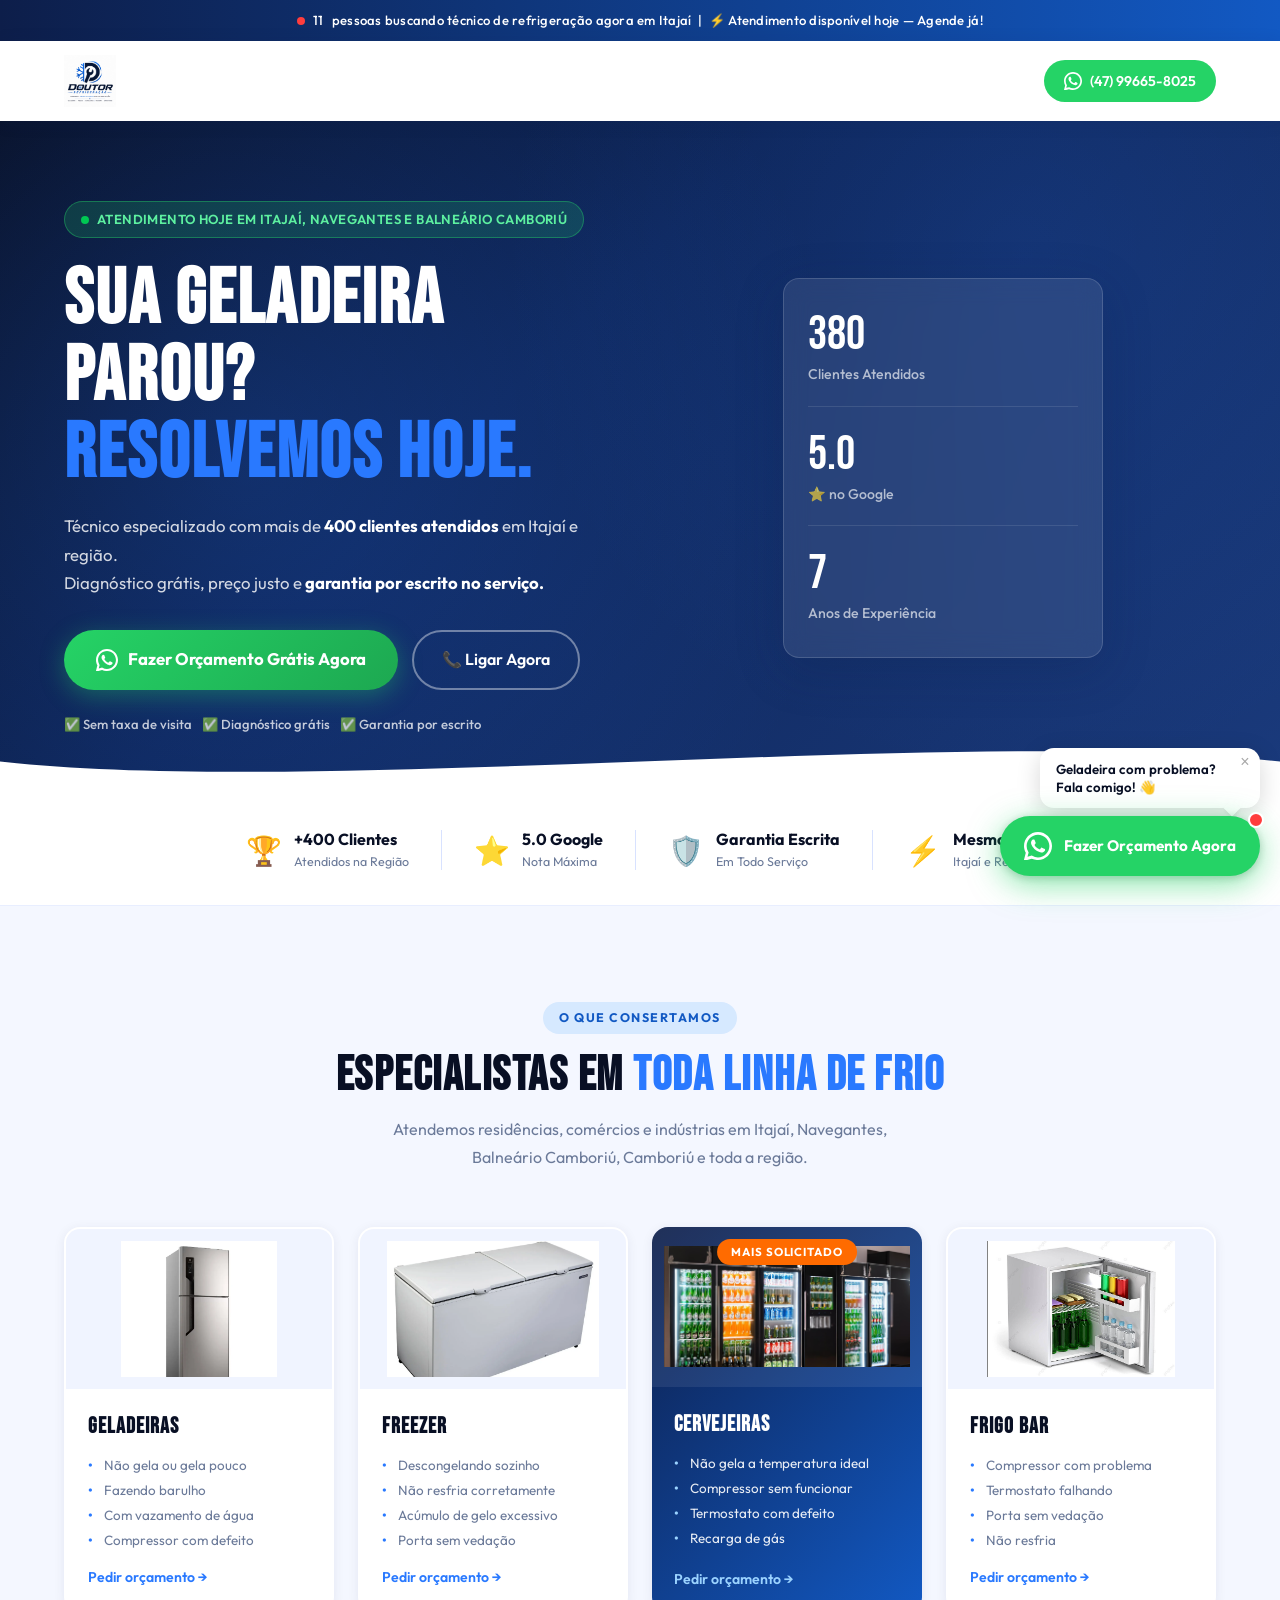
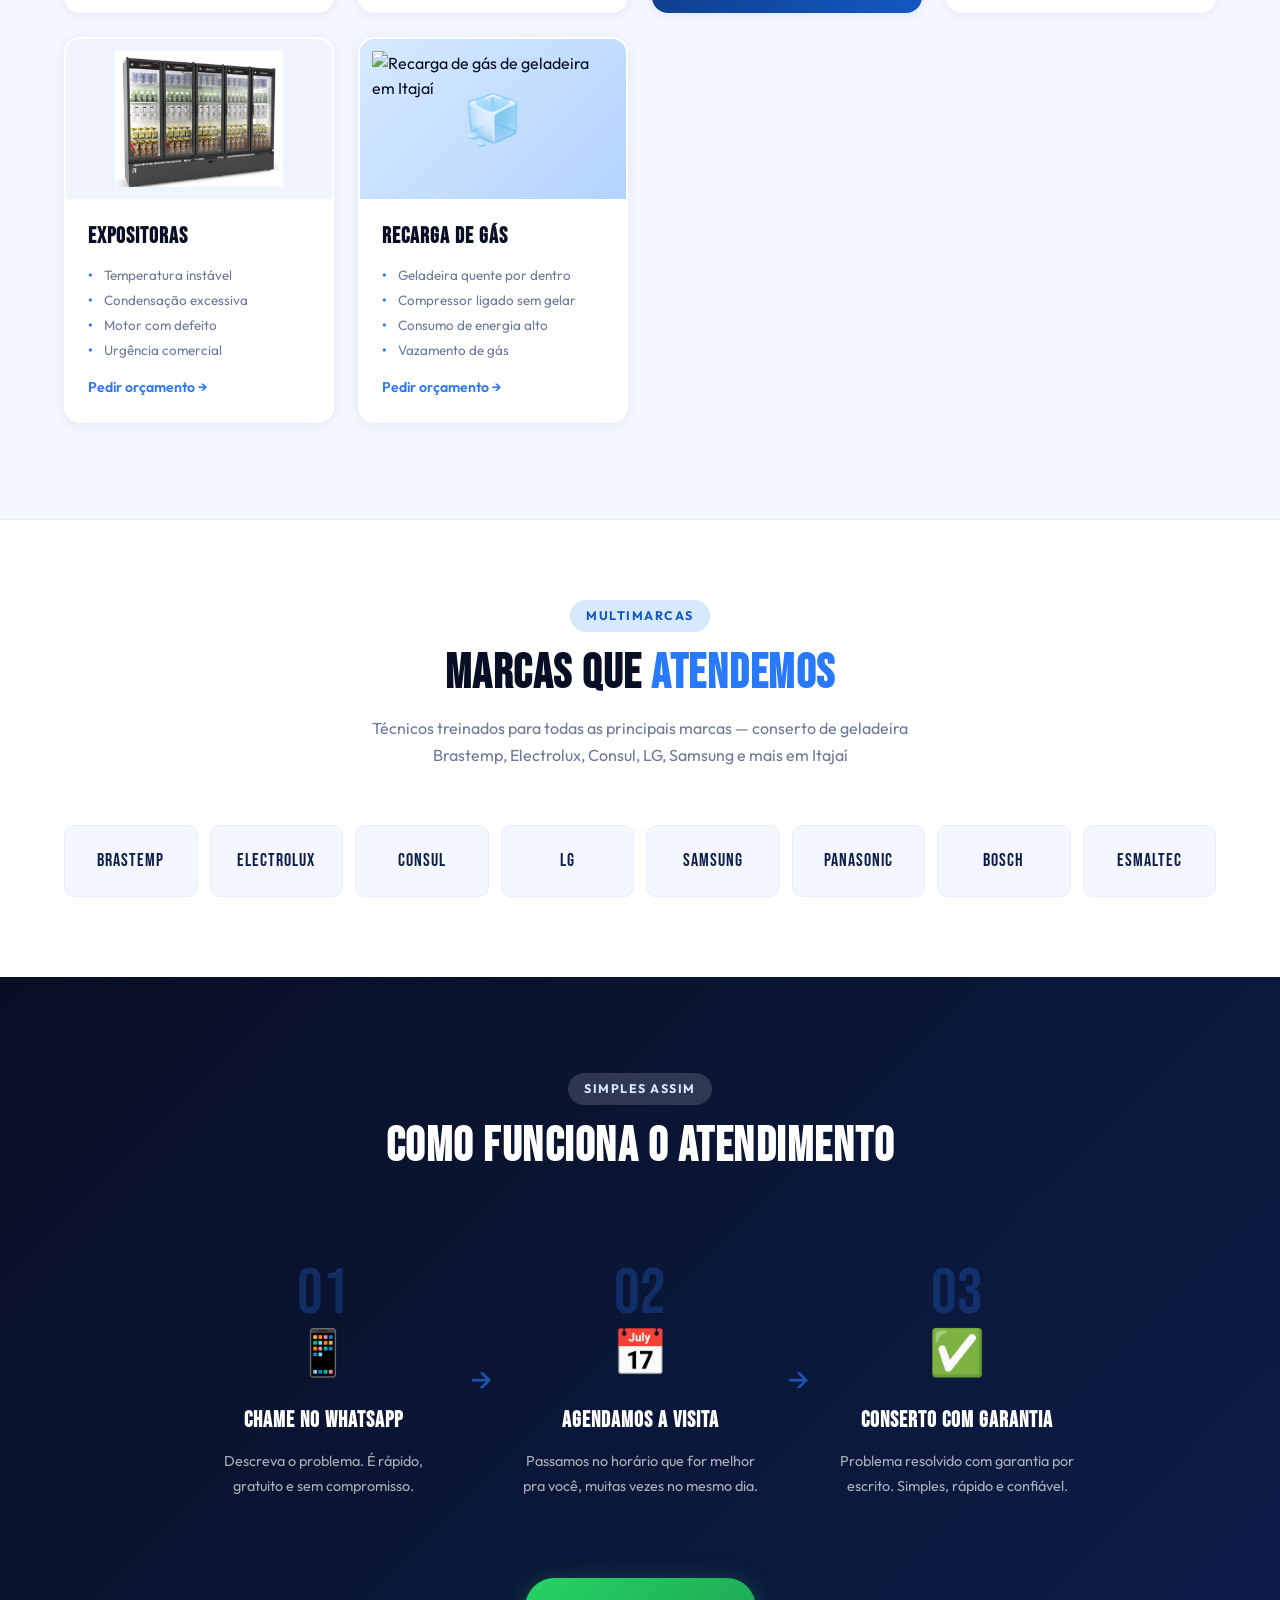
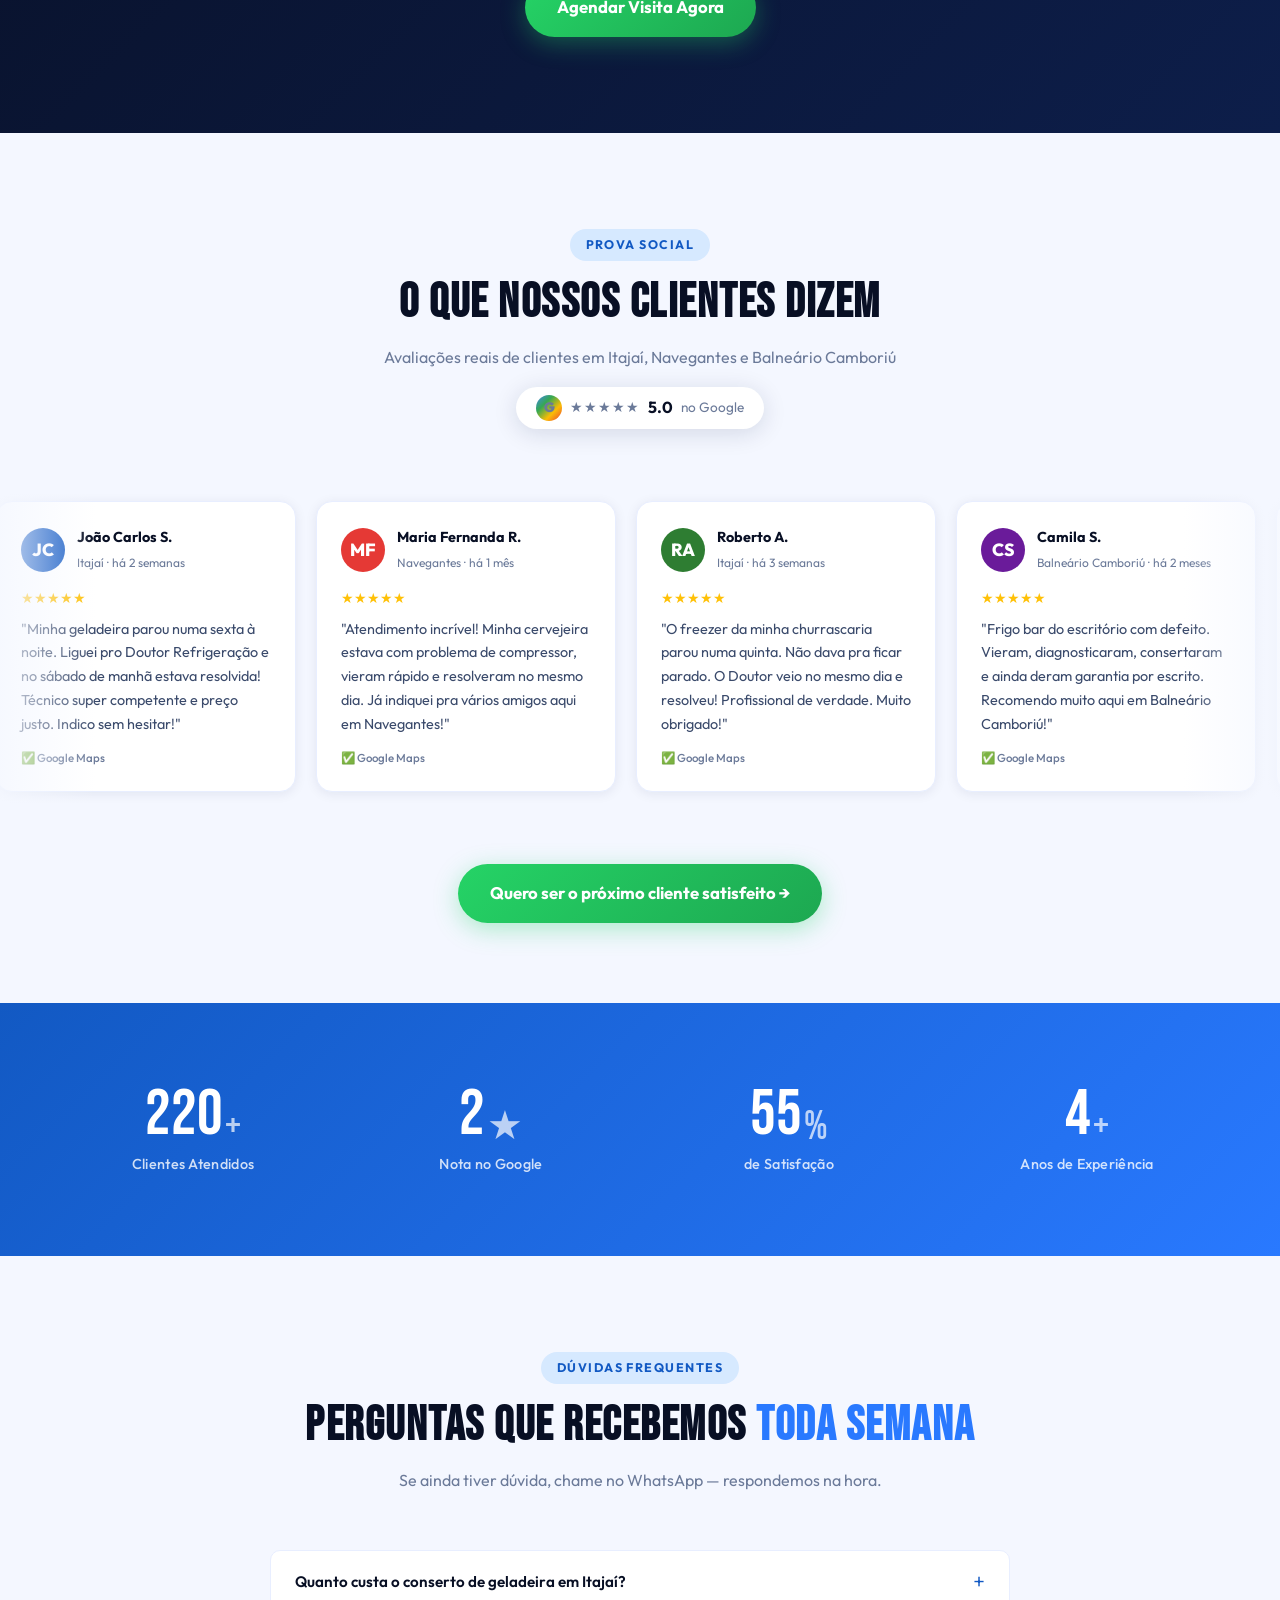
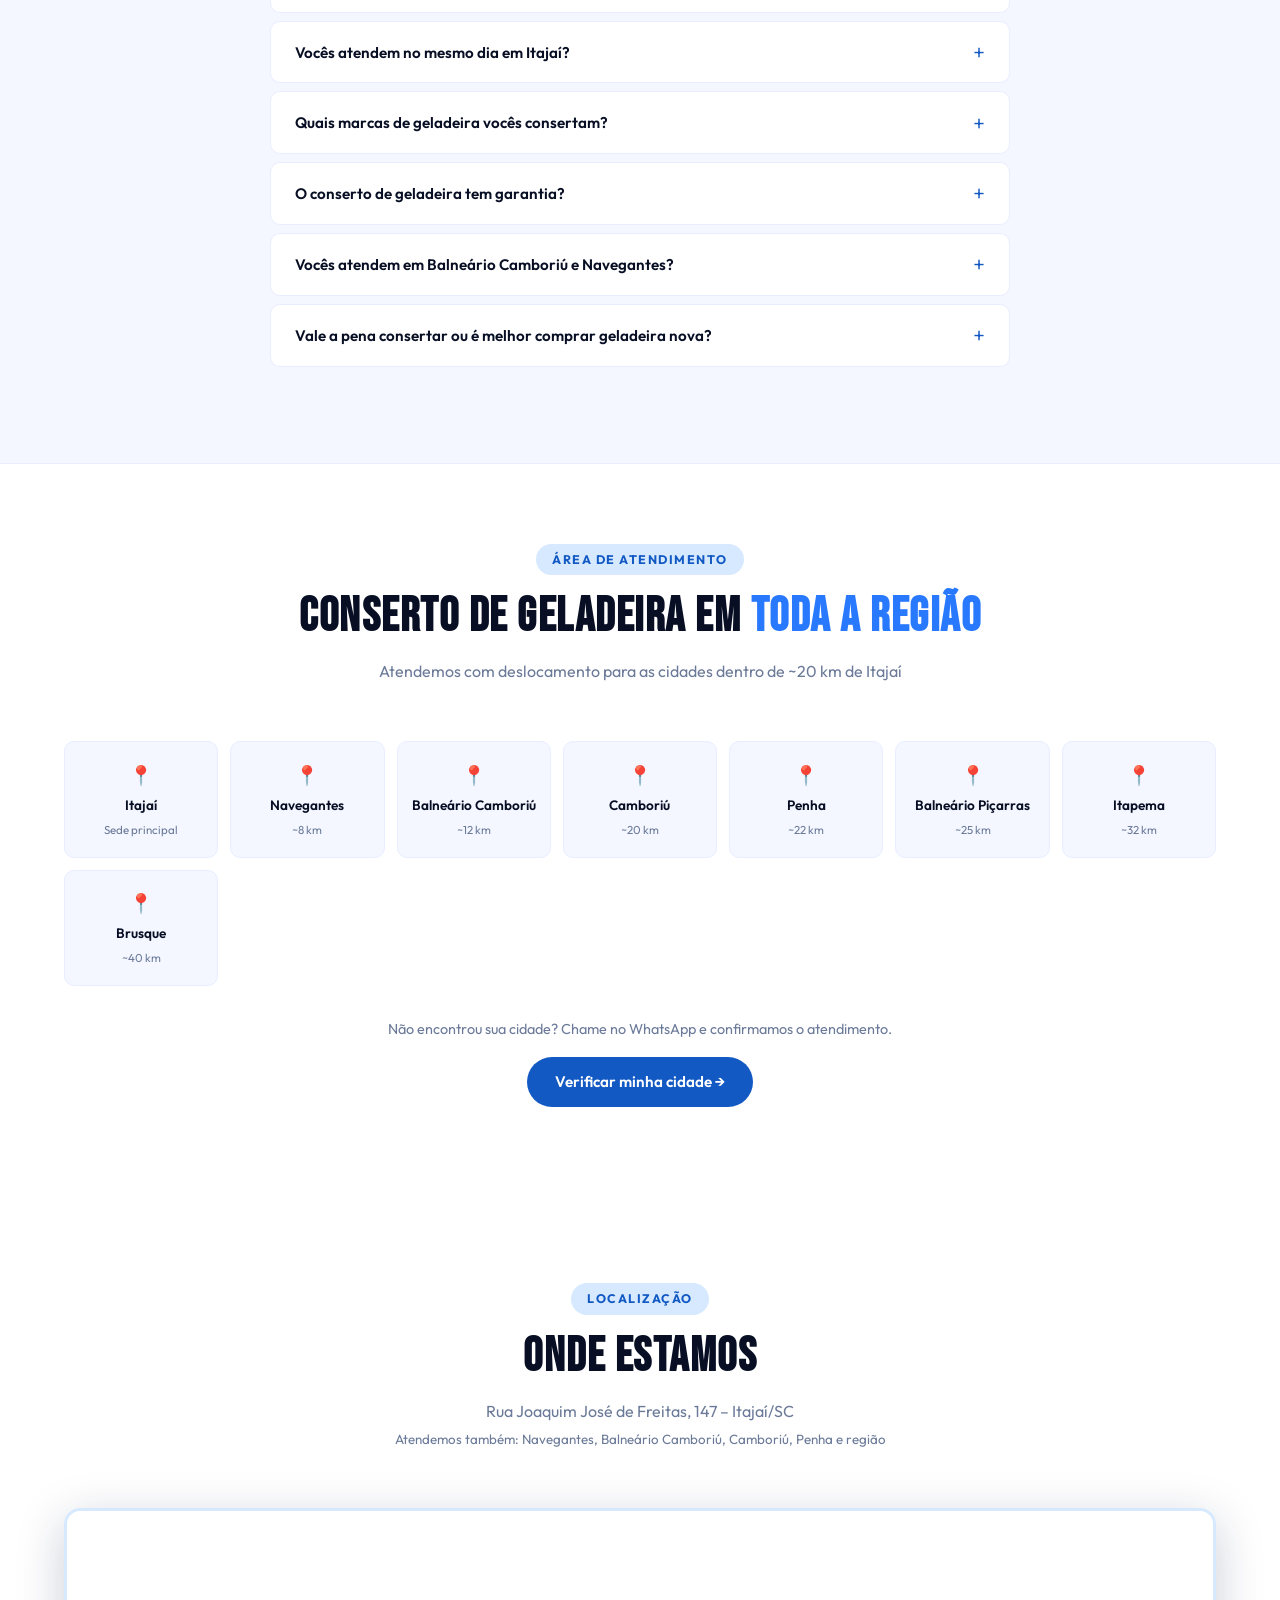
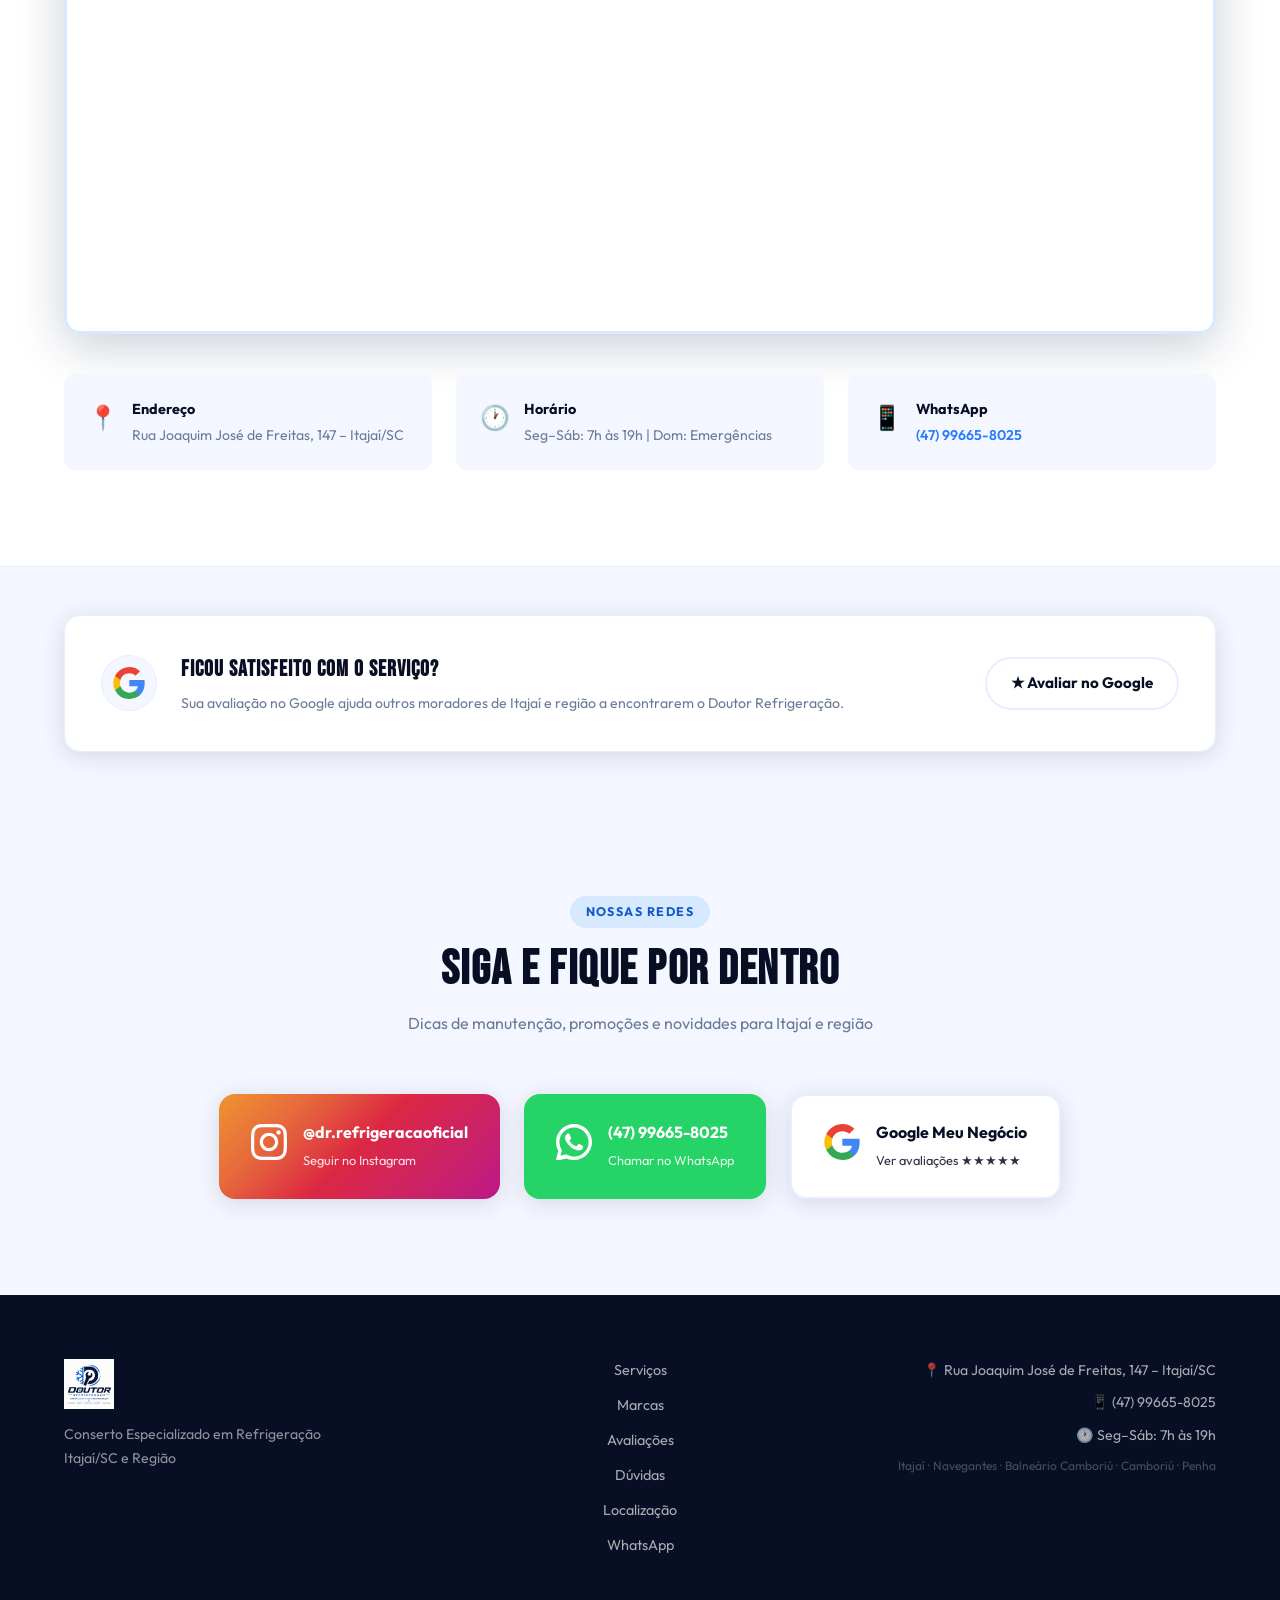
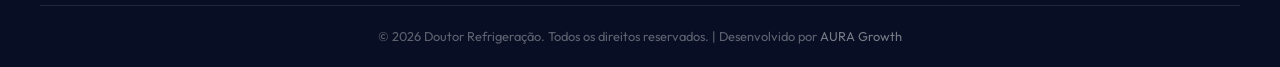
==== commit 4745132d: "update imagens" ====
--- a/index.html
+++ b/index.html
@@ -25,8 +25,8 @@
   <meta name="twitter:description" content="Técnico especializado em Itajaí e região. Diagnóstico grátis, mesmo dia, garantia por escrito.">
   <meta name="twitter:image" content="https://doutorrefrigeracao.com.br/og-image.jpg">
 
-  <link rel="icon" href="logo.png" type="image/png">
-  <link rel="apple-touch-icon" href="logo.png">
+  <link rel="icon" href="logo.jpeg" type="image/jpeg">
+  <link rel="apple-touch-icon" href="logo.jpeg">
 
   <!-- Google tag — Ads + GA4 num único carregamento -->
   <!-- INSTRUÇÃO: substitua G-XXXXXXXXXX pelo ID real do GA4 -->
@@ -122,7 +122,7 @@
   <nav class="navbar">
     <div class="container nav-inner">
       <a href="#" class="nav-logo">
-        <img src="logo.png" alt="Doutor Refrigeração Itajaí" class="logo-img" onerror="this.style.display='none'; this.nextElementSibling.style.display='flex'">
+        <img src="logo.jpeg" alt="Doutor Refrigeração Itajaí" class="logo-img" onerror="this.style.display='none'; this.nextElementSibling.style.display='flex'">
         <div class="logo-fallback" style="display:none">
           <span class="logo-text-big">DOUTOR</span>
           <span class="logo-text-small">REFRIGERAÇÃO</span>
@@ -228,76 +228,100 @@
       <div class="services-grid">
 
         <div class="service-card">
-          <div class="service-icon">🧊</div>
-          <h3>Geladeiras</h3>
-          <ul class="service-problems">
-            <li>Não gela ou gela pouco</li>
-            <li>Fazendo barulho</li>
-            <li>Com vazamento de água</li>
-            <li>Compressor com defeito</li>
-          </ul>
-          <a href="https://wa.me/5547996658025?text=Preciso%20de%20conserto%20de%20geladeira%20em%20Itaja%C3%AD." class="service-link" target="_blank" rel="noopener">Pedir orçamento →</a>
+          <div class="svc-img-wrap">
+            <img src="image.png" alt="Conserto de geladeira em Itajaí" class="svc-img" loading="lazy" width="300" height="200" onerror="this.parentElement.classList.add('svc-img-fallback')">
+          </div>
+          <div class="svc-body">
+            <h3>Geladeiras</h3>
+            <ul class="service-problems">
+              <li>Não gela ou gela pouco</li>
+              <li>Fazendo barulho</li>
+              <li>Com vazamento de água</li>
+              <li>Compressor com defeito</li>
+            </ul>
+            <a href="https://wa.me/5547996658025?text=Preciso%20de%20conserto%20de%20geladeira%20em%20Itaja%C3%AD." class="service-link" target="_blank" rel="noopener">Pedir orçamento →</a>
+          </div>
         </div>
 
         <div class="service-card">
-          <div class="service-icon">❄️</div>
-          <h3>Freezer</h3>
-          <ul class="service-problems">
-            <li>Descongelando sozinho</li>
-            <li>Não resfria corretamente</li>
-            <li>Acúmulo de gelo excessivo</li>
-            <li>Porta sem vedação</li>
-          </ul>
-          <a href="https://wa.me/5547996658025?text=Preciso%20de%20conserto%20de%20freezer%20em%20Itaja%C3%AD." class="service-link" target="_blank" rel="noopener">Pedir orçamento →</a>
+          <div class="svc-img-wrap">
+            <img src="image copy.png" alt="Conserto de freezer em Itajaí e Navegantes" class="svc-img" loading="lazy" width="300" height="200" onerror="this.parentElement.classList.add('svc-img-fallback')">
+          </div>
+          <div class="svc-body">
+            <h3>Freezer</h3>
+            <ul class="service-problems">
+              <li>Descongelando sozinho</li>
+              <li>Não resfria corretamente</li>
+              <li>Acúmulo de gelo excessivo</li>
+              <li>Porta sem vedação</li>
+            </ul>
+            <a href="https://wa.me/5547996658025?text=Preciso%20de%20conserto%20de%20freezer%20em%20Itaja%C3%AD." class="service-link" target="_blank" rel="noopener">Pedir orçamento →</a>
+          </div>
         </div>
 
         <div class="service-card featured">
           <div class="service-badge">Mais solicitado</div>
-          <div class="service-icon">🍺</div>
-          <h3>Cervejeiras</h3>
-          <ul class="service-problems">
-            <li>Não gela a temperatura ideal</li>
-            <li>Compressor sem funcionar</li>
-            <li>Termostato com defeito</li>
-            <li>Recarga de gás</li>
-          </ul>
-          <a href="https://wa.me/5547996658025?text=Preciso%20de%20conserto%20de%20cervejeira%20em%20Itaja%C3%AD." class="service-link" target="_blank" rel="noopener">Pedir orçamento →</a>
+          <div class="svc-img-wrap">
+            <img src="image copy 2.png" alt="Conserto de cervejeira em Itajaí" class="svc-img" loading="lazy" width="300" height="200" onerror="this.parentElement.classList.add('svc-img-fallback')">
+          </div>
+          <div class="svc-body">
+            <h3>Cervejeiras</h3>
+            <ul class="service-problems">
+              <li>Não gela a temperatura ideal</li>
+              <li>Compressor sem funcionar</li>
+              <li>Termostato com defeito</li>
+              <li>Recarga de gás</li>
+            </ul>
+            <a href="https://wa.me/5547996658025?text=Preciso%20de%20conserto%20de%20cervejeira%20em%20Itaja%C3%AD." class="service-link" target="_blank" rel="noopener">Pedir orçamento →</a>
+          </div>
         </div>
 
         <div class="service-card">
-          <div class="service-icon">🍷</div>
-          <h3>Frigo Bar</h3>
-          <ul class="service-problems">
-            <li>Compressor com problema</li>
-            <li>Termostato falhando</li>
-            <li>Porta sem vedação</li>
-            <li>Não resfria</li>
-          </ul>
-          <a href="https://wa.me/5547996658025?text=Preciso%20de%20conserto%20de%20frigobar%20em%20Itaja%C3%AD." class="service-link" target="_blank" rel="noopener">Pedir orçamento →</a>
+          <div class="svc-img-wrap">
+            <img src="image copy 3.png" alt="Conserto de frigobar em Itajaí" class="svc-img" loading="lazy" width="300" height="200" onerror="this.parentElement.classList.add('svc-img-fallback')">
+          </div>
+          <div class="svc-body">
+            <h3>Frigo Bar</h3>
+            <ul class="service-problems">
+              <li>Compressor com problema</li>
+              <li>Termostato falhando</li>
+              <li>Porta sem vedação</li>
+              <li>Não resfria</li>
+            </ul>
+            <a href="https://wa.me/5547996658025?text=Preciso%20de%20conserto%20de%20frigobar%20em%20Itaja%C3%AD." class="service-link" target="_blank" rel="noopener">Pedir orçamento →</a>
+          </div>
         </div>
 
         <div class="service-card">
-          <div class="service-icon">🏪</div>
-          <h3>Expositoras</h3>
-          <ul class="service-problems">
-            <li>Temperatura instável</li>
-            <li>Condensação excessiva</li>
-            <li>Motor com defeito</li>
-            <li>Urgência comercial</li>
-          </ul>
-          <a href="https://wa.me/5547996658025?text=Preciso%20de%20conserto%20de%20expositora%20em%20Itaja%C3%AD." class="service-link" target="_blank" rel="noopener">Pedir orçamento →</a>
+          <div class="svc-img-wrap">
+            <img src="image copy 4.png" alt="Conserto de expositora refrigerada em Itajaí" class="svc-img" loading="lazy" width="300" height="200" onerror="this.parentElement.classList.add('svc-img-fallback')">
+          </div>
+          <div class="svc-body">
+            <h3>Expositoras</h3>
+            <ul class="service-problems">
+              <li>Temperatura instável</li>
+              <li>Condensação excessiva</li>
+              <li>Motor com defeito</li>
+              <li>Urgência comercial</li>
+            </ul>
+            <a href="https://wa.me/5547996658025?text=Preciso%20de%20conserto%20de%20expositora%20em%20Itaja%C3%AD." class="service-link" target="_blank" rel="noopener">Pedir orçamento →</a>
+          </div>
         </div>
 
         <div class="service-card">
-          <div class="service-icon">🔧</div>
-          <h3>Recarga de Gás</h3>
-          <ul class="service-problems">
-            <li>Geladeira quente por dentro</li>
-            <li>Compressor ligado sem gelar</li>
-            <li>Consumo de energia alto</li>
-            <li>Vazamento de gás</li>
-          </ul>
-          <a href="https://wa.me/5547996658025?text=Preciso%20de%20recarga%20de%20g%C3%A1s%20de%20geladeira%20em%20Itaja%C3%AD." class="service-link" target="_blank" rel="noopener">Pedir orçamento →</a>
+          <div class="svc-img-wrap svc-img-dark">
+            <img src="https://images.unsplash.com/photo-1558618666-fcd25c85cd64?w=400&h=260&fit=crop&q=80" alt="Recarga de gás de geladeira em Itajaí" class="svc-img" loading="lazy" width="300" height="200" onerror="this.parentElement.classList.add('svc-img-fallback')">
+          </div>
+          <div class="svc-body">
+            <h3>Recarga de Gás</h3>
+            <ul class="service-problems">
+              <li>Geladeira quente por dentro</li>
+              <li>Compressor ligado sem gelar</li>
+              <li>Consumo de energia alto</li>
+              <li>Vazamento de gás</li>
+            </ul>
+            <a href="https://wa.me/5547996658025?text=Preciso%20de%20recarga%20de%20g%C3%A1s%20de%20geladeira%20em%20Itaja%C3%AD." class="service-link" target="_blank" rel="noopener">Pedir orçamento →</a>
+          </div>
         </div>
 
       </div>
@@ -313,14 +337,37 @@
         <p>Técnicos treinados para todas as principais marcas — conserto de geladeira Brastemp, Electrolux, Consul, LG, Samsung e mais em Itajaí</p>
       </div>
       <div class="brands-grid">
-        <div class="brand-item"><span class="brand-name">Brastemp</span></div>
-        <div class="brand-item"><span class="brand-name">Electrolux</span></div>
-        <div class="brand-item"><span class="brand-name">Consul</span></div>
-        <div class="brand-item"><span class="brand-name">LG</span></div>
-        <div class="brand-item"><span class="brand-name">Samsung</span></div>
-        <div class="brand-item"><span class="brand-name">Panasonic</span></div>
-        <div class="brand-item"><span class="brand-name">Bosch</span></div>
-        <div class="brand-item"><span class="brand-name">Esmaltec</span></div>
+        <div class="brand-item">
+          <img src="https://upload.wikimedia.org/wikipedia/commons/thumb/b/be/Brastemp_logo.svg/200px-Brastemp_logo.svg.png" alt="Assistência técnica geladeira Brastemp Itajaí" class="brand-logo" loading="lazy" onerror="this.style.display='none';this.nextElementSibling.style.display='block'">
+          <span class="brand-name" style="display:none">Brastemp</span>
+        </div>
+        <div class="brand-item">
+          <img src="https://upload.wikimedia.org/wikipedia/commons/thumb/0/09/Electrolux_logo.svg/200px-Electrolux_logo.svg.png" alt="Conserto geladeira Electrolux Itajaí" class="brand-logo" loading="lazy" onerror="this.style.display='none';this.nextElementSibling.style.display='block'">
+          <span class="brand-name" style="display:none">Electrolux</span>
+        </div>
+        <div class="brand-item">
+          <img src="https://upload.wikimedia.org/wikipedia/commons/thumb/2/2c/Consul_Logo.svg/200px-Consul_Logo.svg.png" alt="Técnico geladeira Consul Itajaí" class="brand-logo" loading="lazy" onerror="this.style.display='none';this.nextElementSibling.style.display='block'">
+          <span class="brand-name" style="display:none">Consul</span>
+        </div>
+        <div class="brand-item">
+          <img src="https://upload.wikimedia.org/wikipedia/commons/thumb/2/20/LG_symbol.svg/120px-LG_symbol.svg.png" alt="Assistência técnica geladeira LG Itajaí" class="brand-logo" loading="lazy" onerror="this.style.display='none';this.nextElementSibling.style.display='block'">
+          <span class="brand-name" style="display:none">LG</span>
+        </div>
+        <div class="brand-item">
+          <img src="https://upload.wikimedia.org/wikipedia/commons/thumb/2/24/Samsung_Logo.svg/200px-Samsung_Logo.svg.png" alt="Conserto geladeira Samsung Itajaí" class="brand-logo" loading="lazy" onerror="this.style.display='none';this.nextElementSibling.style.display='block'">
+          <span class="brand-name" style="display:none">Samsung</span>
+        </div>
+        <div class="brand-item">
+          <img src="https://upload.wikimedia.org/wikipedia/commons/thumb/a/a9/Panasonic_logo_%28Blue%29.svg/200px-Panasonic_logo_%28Blue%29.svg.png" alt="Assistência técnica Panasonic Itajaí" class="brand-logo" loading="lazy" onerror="this.style.display='none';this.nextElementSibling.style.display='block'">
+          <span class="brand-name" style="display:none">Panasonic</span>
+        </div>
+        <div class="brand-item">
+          <img src="https://upload.wikimedia.org/wikipedia/commons/thumb/0/0a/Bosch-Logo.svg/200px-Bosch-Logo.svg.png" alt="Conserto geladeira Bosch Itajaí" class="brand-logo" loading="lazy" onerror="this.style.display='none';this.nextElementSibling.style.display='block'">
+          <span class="brand-name" style="display:none">Bosch</span>
+        </div>
+        <div class="brand-item">
+          <span class="brand-name">Esmaltec</span>
+        </div>
       </div>
     </div>
   </section>
@@ -599,7 +646,7 @@
     <div class="container footer-inner">
       <div class="footer-logo">
         <!-- Corrigido: era logo.jpeg no original — padronizado para logo.png -->
-        <img src="logo.png" alt="Doutor Refrigeração Itajaí SC" height="60" onerror="this.style.display='none'">
+        <img src="logo.jpeg" alt="Doutor Refrigeração Itajaí SC" height="60" onerror="this.style.display='none'">
         <p>Conserto Especializado em Refrigeração<br>Itajaí/SC e Região</p>
       </div>
       <div class="footer-links">
--- a/style.css
+++ b/style.css
@@ -121,26 +121,38 @@
 /* SERVICES */
 .services { background: var(--gray-bg); padding: 96px 0; }
 .services-grid { display: grid; grid-template-columns: repeat(auto-fill, minmax(220px, 1fr)); gap: 24px; }
-.service-card { background: var(--white); border-radius: var(--radius); padding: 28px 24px; border: 2px solid transparent; transition: all 0.3s; position: relative; box-shadow: 0 2px 12px rgba(13,30,74,0.07); }
+.service-card { background: var(--white); border-radius: var(--radius); border: 2px solid transparent; transition: all 0.3s; position: relative; box-shadow: 0 2px 12px rgba(13,30,74,0.07); overflow: hidden; display: flex; flex-direction: column; }
 .service-card:hover { border-color: var(--blue-bright); transform: translateY(-6px); box-shadow: var(--shadow-lg); }
 .service-card.featured { background: linear-gradient(135deg, var(--navy) 0%, var(--blue) 100%); color: var(--white); border: none; }
 .service-card.featured h3, .service-card.featured .service-problems li { color: rgba(255,255,255,0.9); }
 .service-card.featured .service-problems li::before { color: #9BD3FF; }
-.service-badge { position: absolute; top: -12px; left: 50%; transform: translateX(-50%); background: #FF6B00; color: var(--white); font-size: 0.72rem; font-weight: 700; letter-spacing: 0.08em; text-transform: uppercase; padding: 4px 14px; border-radius: 100px; white-space: nowrap; }
-.service-icon { font-size: 2.2rem; margin-bottom: 14px; }
-.service-card h3 { font-family: 'Bebas Neue', sans-serif; font-size: 1.5rem; color: var(--dark); letter-spacing: 1px; margin-bottom: 12px; }
-.service-problems { list-style: none; padding: 0; margin: 0 0 18px; display: flex; flex-direction: column; gap: 5px; }
-.service-problems li { font-size: 0.85rem; color: var(--gray); padding-left: 1rem; position: relative; line-height: 1.5; }
+.service-card.featured .svc-body { background: transparent; }
+/* Imagem do produto */
+.svc-img-wrap { width: 100%; height: 160px; overflow: hidden; background: #f0f4ff; display: flex; align-items: center; justify-content: center; position: relative; }
+.svc-img-wrap.svc-img-dark { background: #1a2a4a; }
+.service-card.featured .svc-img-wrap { background: rgba(255,255,255,0.08); }
+.svc-img { width: 100%; height: 100%; object-fit: contain; padding: 12px; transition: transform 0.35s; }
+.service-card:hover .svc-img { transform: scale(1.06); }
+.svc-img-wrap.svc-img-fallback { background: linear-gradient(135deg, #D6E9FF, #B3D4FF); }
+.svc-img-wrap.svc-img-fallback::after { content: '🧊'; font-size: 3rem; position: absolute; opacity: 0.5; }
+.svc-body { padding: 20px 22px 22px; flex: 1; display: flex; flex-direction: column; }
+.service-badge { position: absolute; top: 12px; left: 50%; transform: translateX(-50%); background: #FF6B00; color: var(--white); font-size: 0.72rem; font-weight: 700; letter-spacing: 0.08em; text-transform: uppercase; padding: 4px 14px; border-radius: 100px; white-space: nowrap; z-index: 2; }
+.svc-body h3 { font-family: 'Bebas Neue', sans-serif; font-size: 1.4rem; color: var(--dark); letter-spacing: 1px; margin-bottom: 10px; }
+.service-card.featured .svc-body h3 { color: var(--white); }
+.service-problems { list-style: none; padding: 0; margin: 0 0 16px; display: flex; flex-direction: column; gap: 5px; flex: 1; }
+.service-problems li { font-size: 0.84rem; color: var(--gray); padding-left: 1rem; position: relative; line-height: 1.5; }
 .service-problems li::before { content: '•'; position: absolute; left: 0; color: var(--blue-bright); font-weight: 700; }
-.service-link { color: var(--blue-bright); font-size: 0.88rem; font-weight: 600; transition: opacity 0.2s; }
+.service-link { color: var(--blue-bright); font-size: 0.88rem; font-weight: 600; transition: opacity 0.2s; margin-top: auto; }
 .service-card.featured .service-link { color: #9BD3FF; }
 .service-link:hover { opacity: 0.75; }
 
 /* BRANDS */
 .brands-section { background: var(--white); padding: 80px 0; border-top: 1px solid #E8EEFF; }
 .brands-grid { display: grid; grid-template-columns: repeat(auto-fill, minmax(130px, 1fr)); gap: 12px; margin-top: 2rem; }
-.brand-item { background: var(--gray-bg); border: 1px solid #E8EEFF; border-radius: var(--radius-sm); padding: 1.1rem; display: flex; align-items: center; justify-content: center; min-height: 64px; transition: box-shadow 0.2s, border-color 0.2s, transform 0.2s; }
+.brand-item { background: var(--gray-bg); border: 1px solid #E8EEFF; border-radius: var(--radius-sm); padding: 1.1rem; display: flex; align-items: center; justify-content: center; min-height: 72px; transition: box-shadow 0.2s, border-color 0.2s, transform 0.2s; }
 .brand-item:hover { box-shadow: var(--shadow); border-color: var(--blue-light); transform: translateY(-2px); }
+.brand-logo { max-width: 110px; max-height: 44px; object-fit: contain; filter: grayscale(1); opacity: 0.65; transition: filter 0.2s, opacity 0.2s; }
+.brand-item:hover .brand-logo { filter: grayscale(0); opacity: 1; }
 .brand-name { font-family: 'Bebas Neue', sans-serif; font-size: 1.1rem; letter-spacing: 1px; color: var(--navy); }
 
 /* HOW IT WORKS */
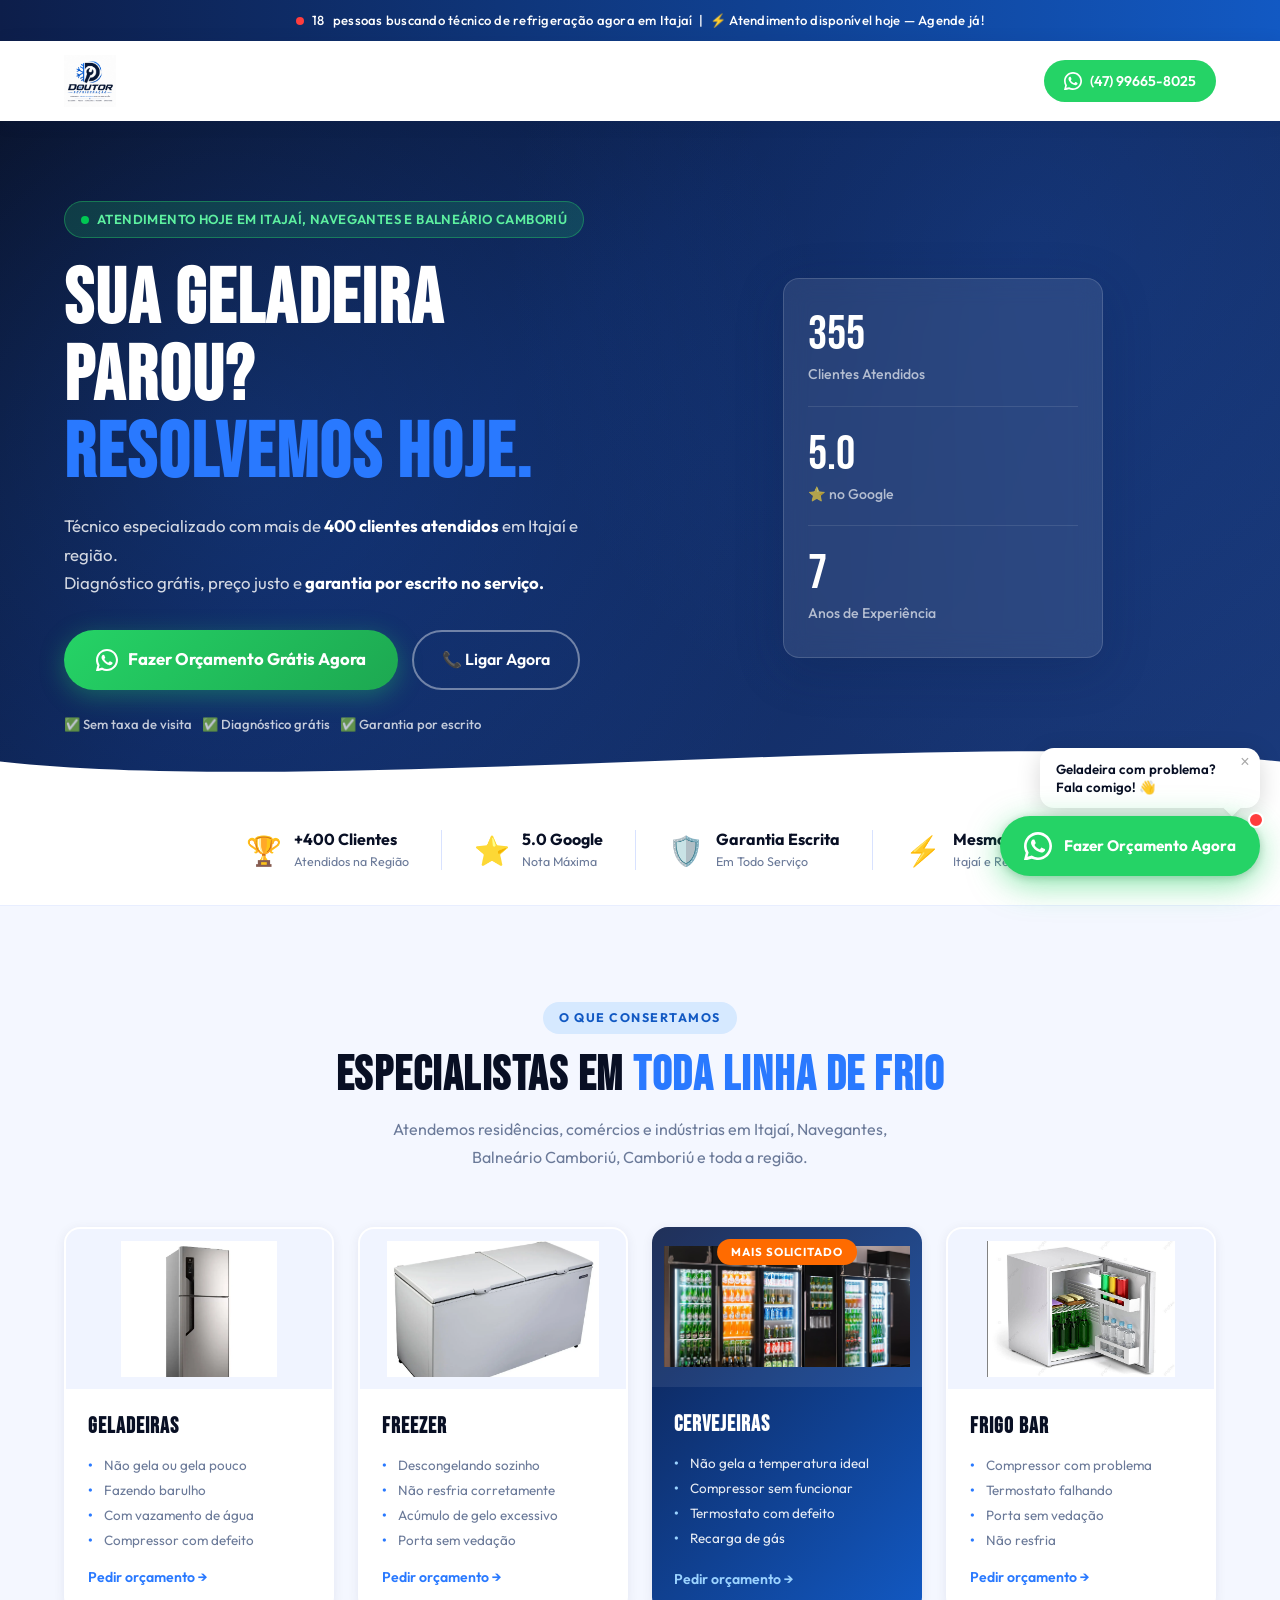
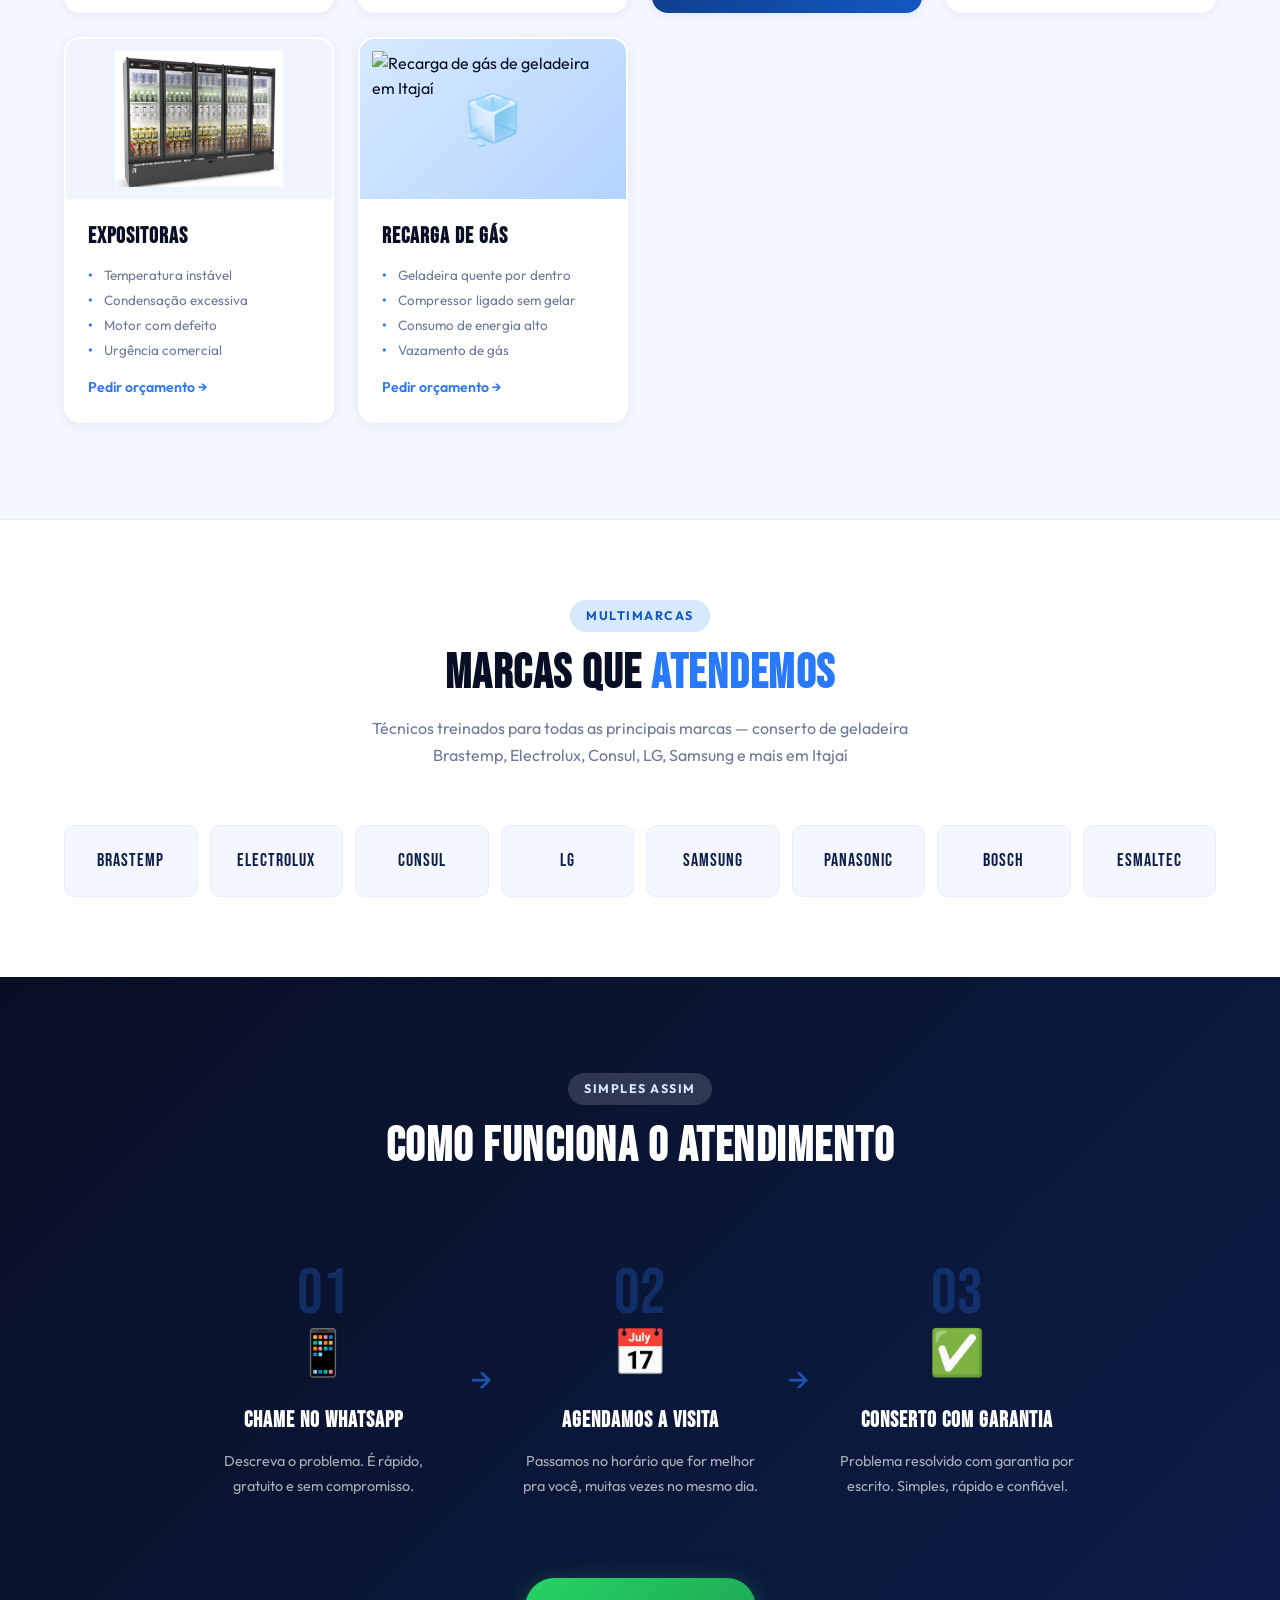
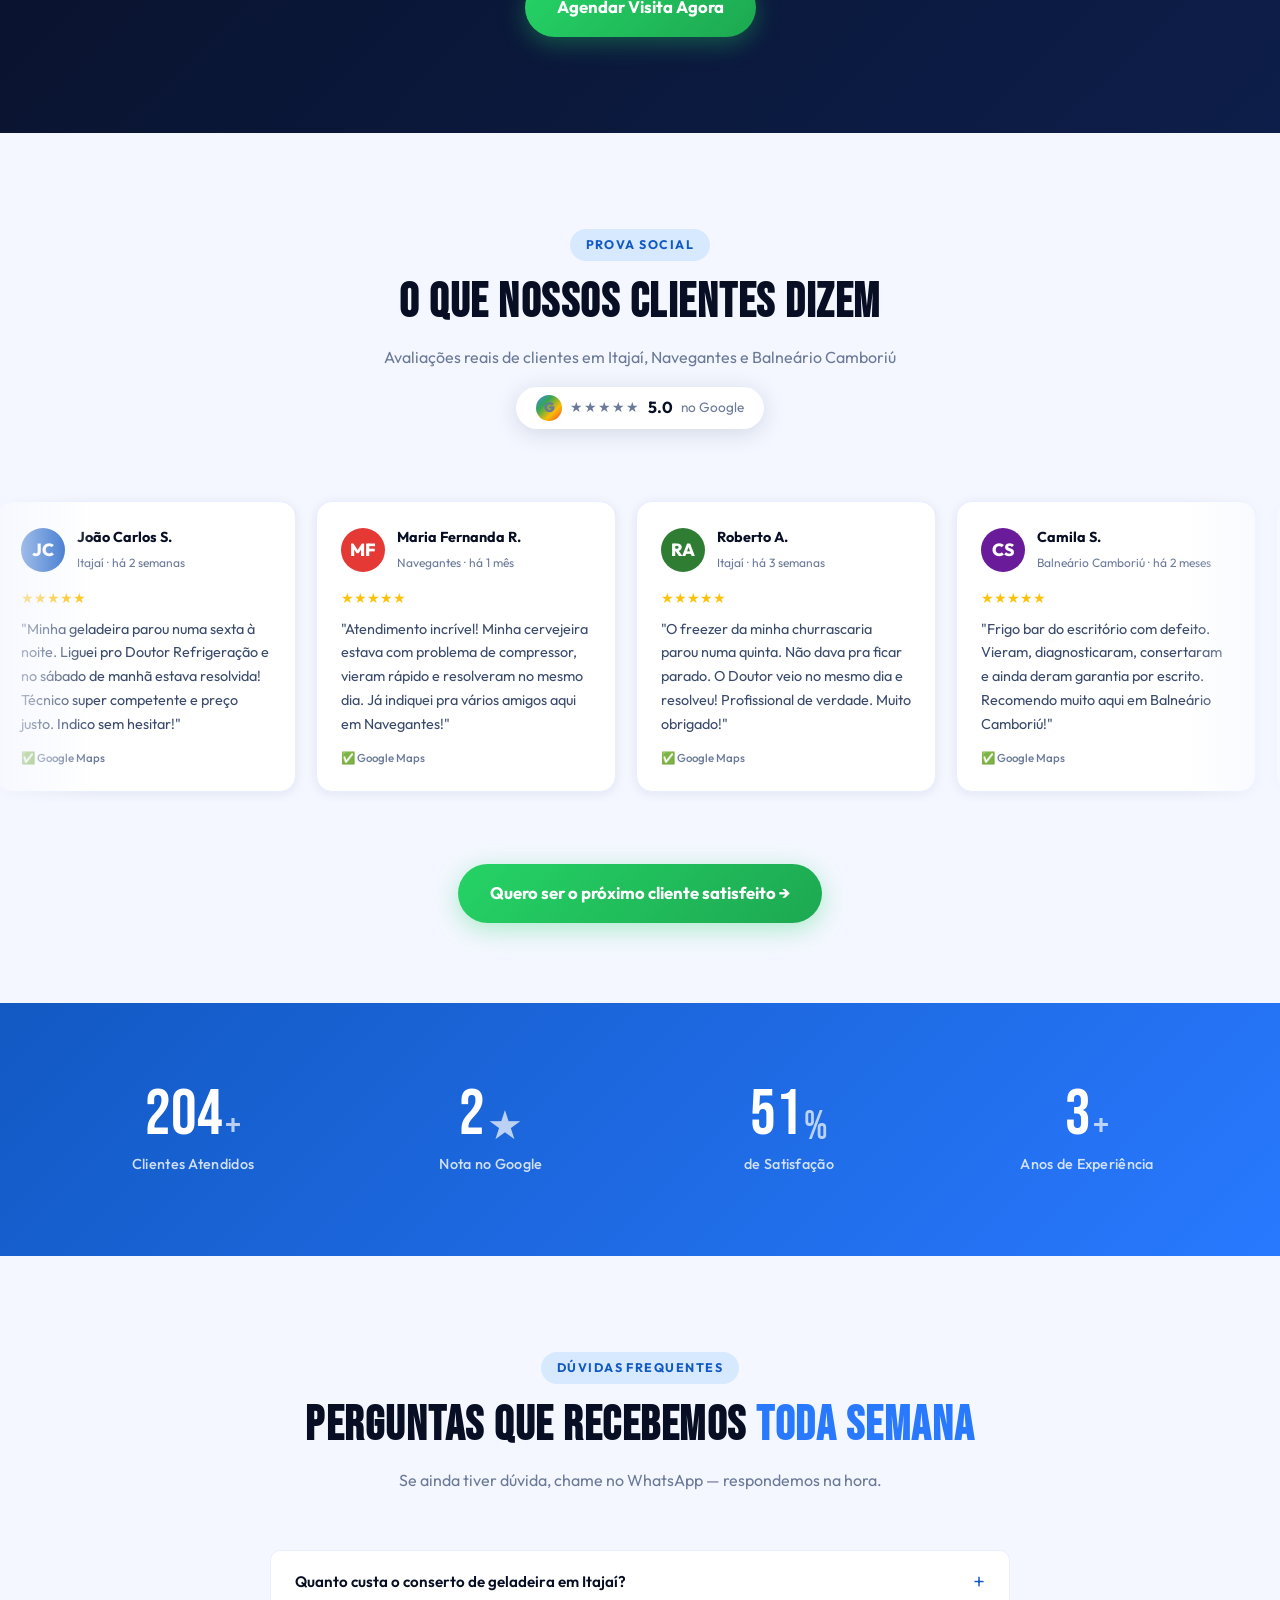
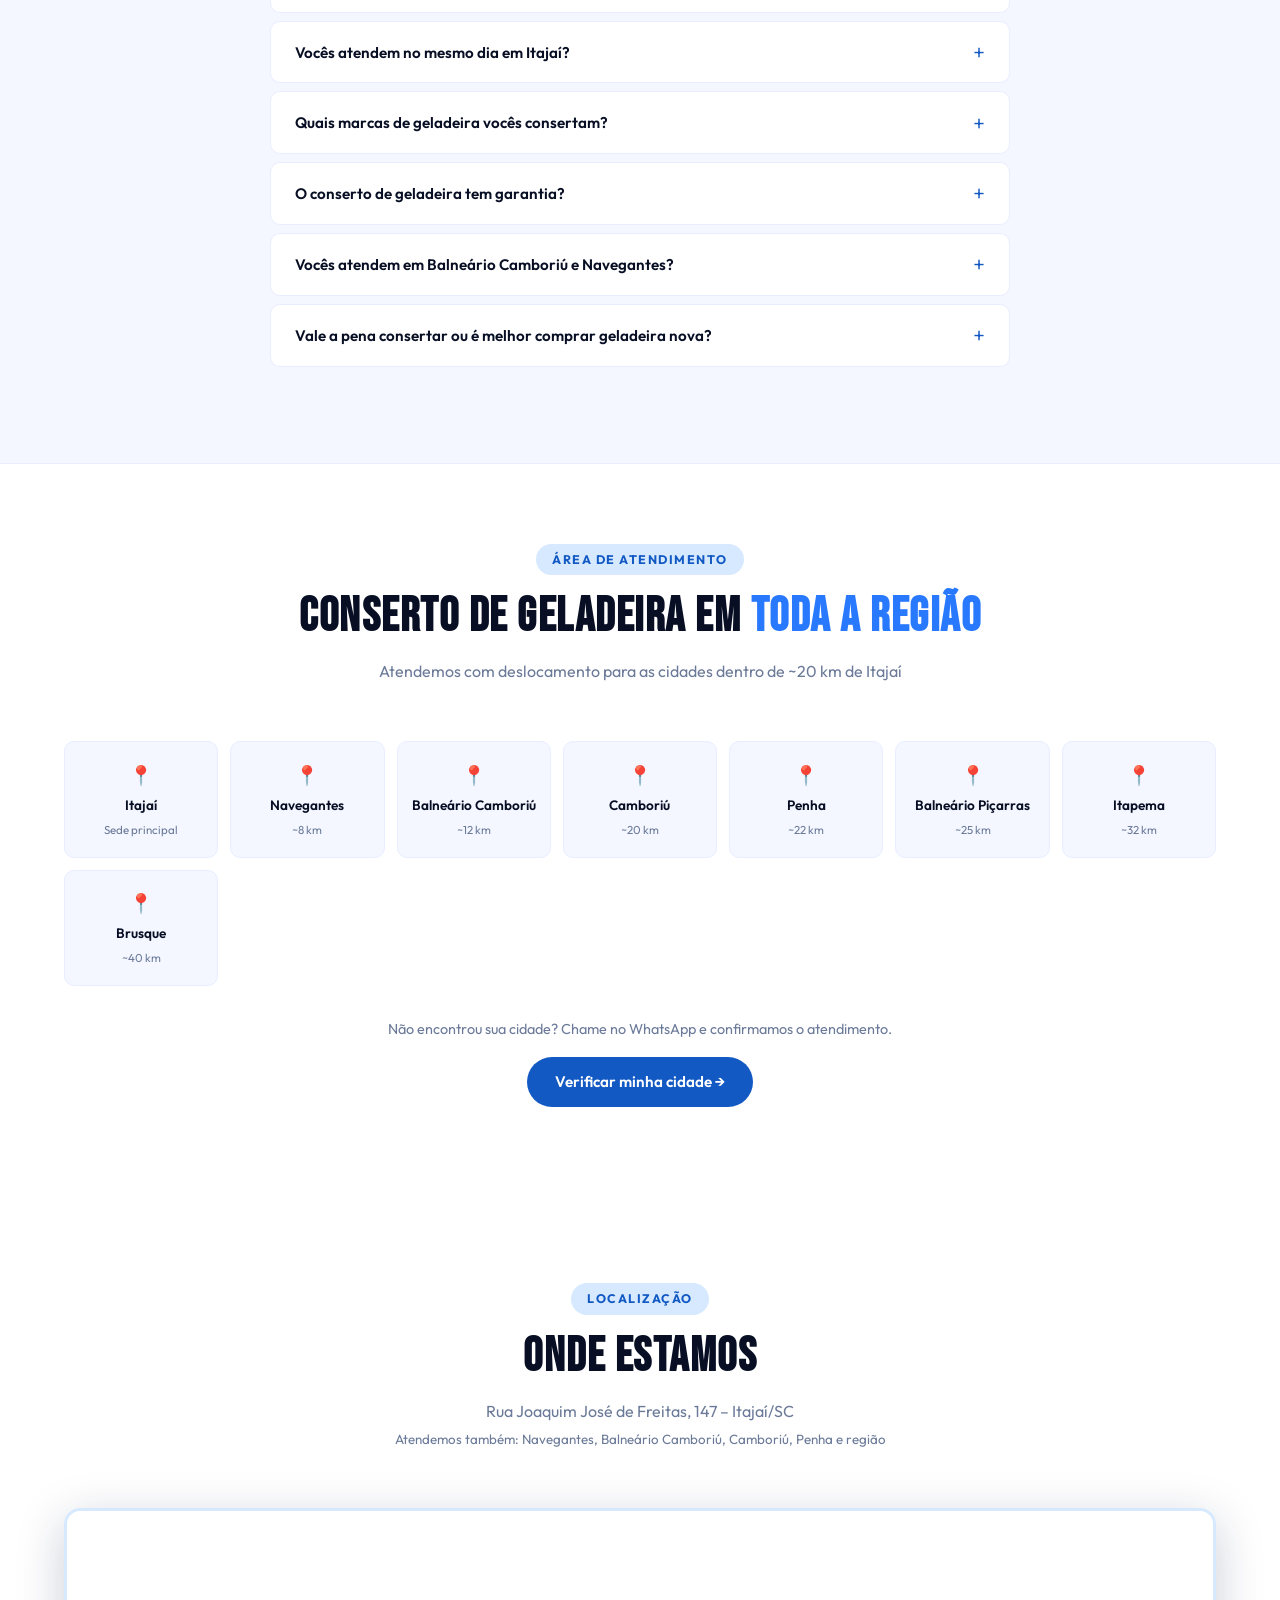
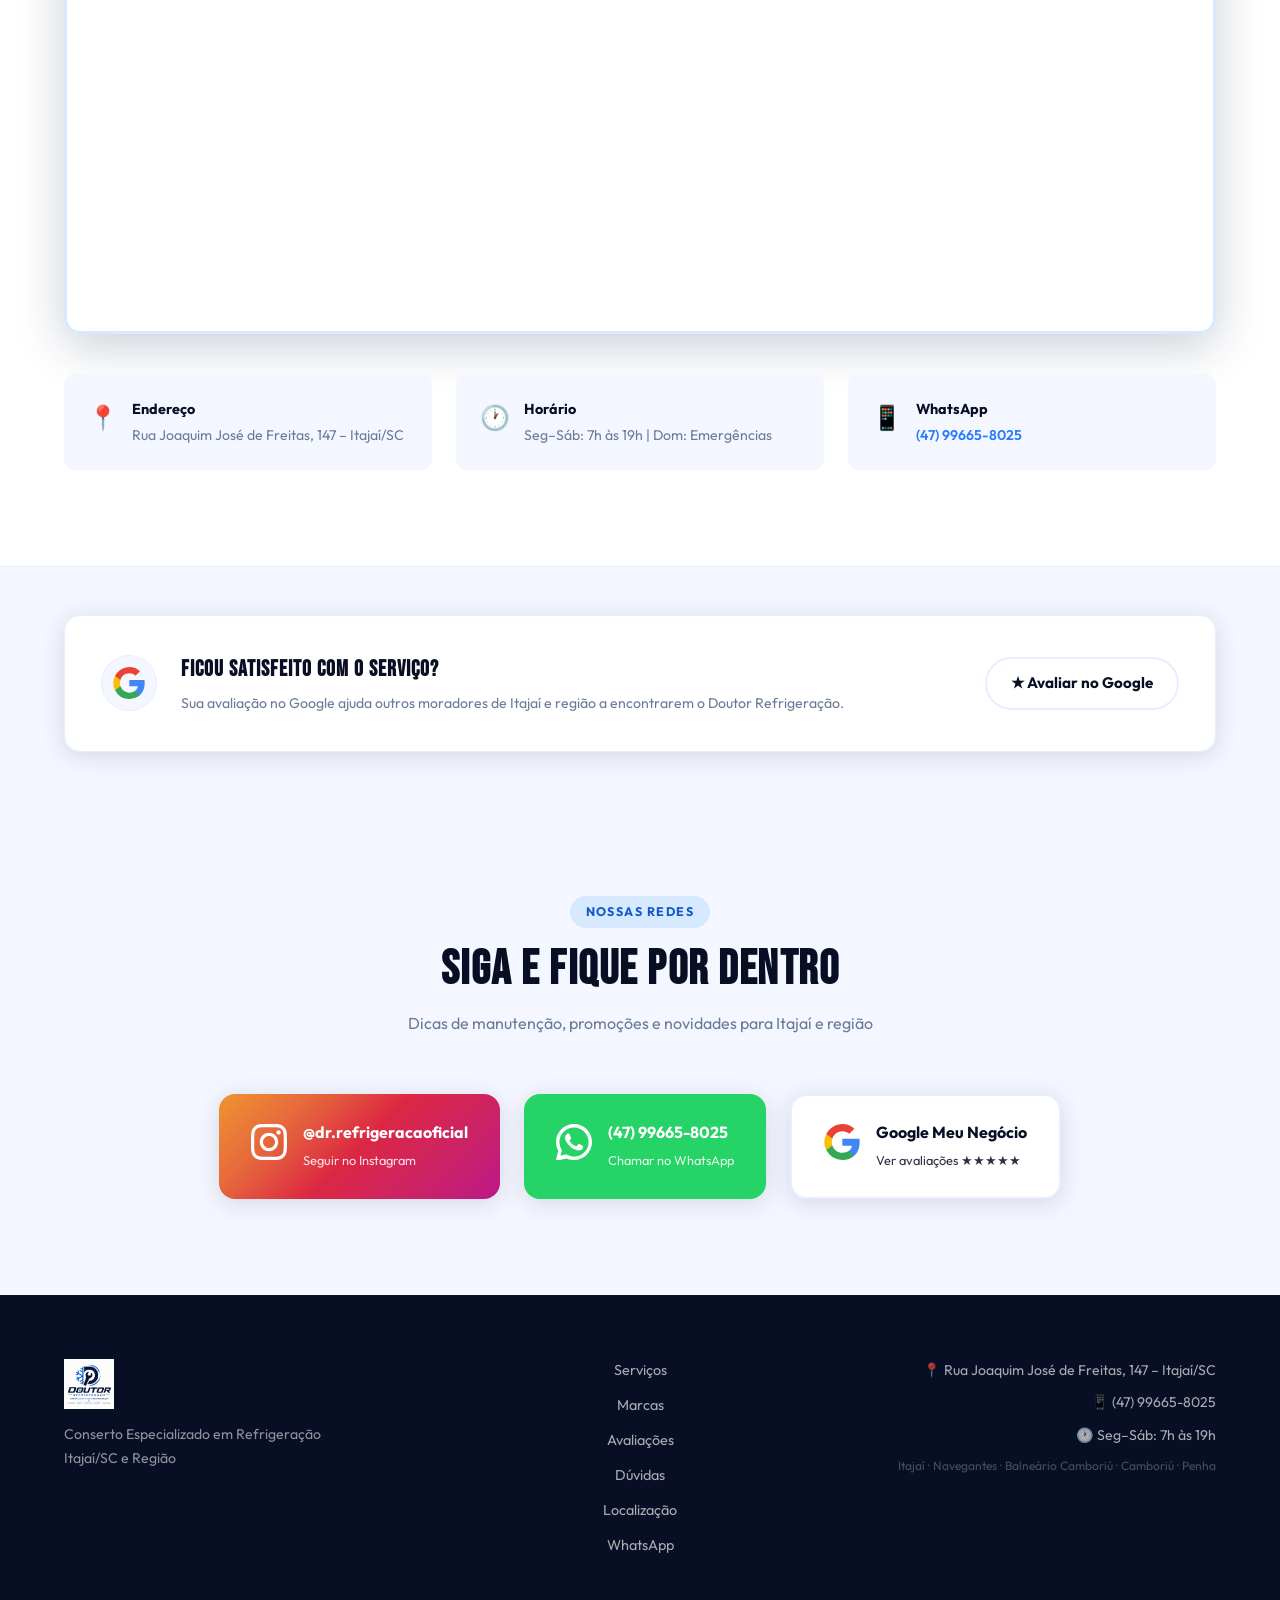
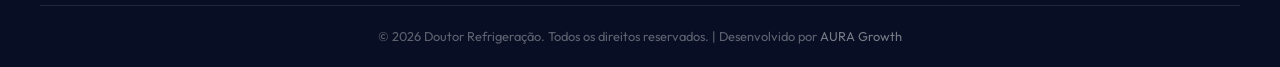
==== commit e558d1fc: "tag do ga$" ====
--- a/index.html
+++ b/index.html
@@ -36,7 +36,7 @@
     function gtag(){dataLayer.push(arguments);}
     gtag('js', new Date());
     gtag('config', 'AW-18193782772');
-    gtag('config', 'G-XXXXXXXXXX');
+    gtag('config', 'G-5RVY3S2EG7');
   </script>
 
   <!-- Schema.org: LocalBusiness -->
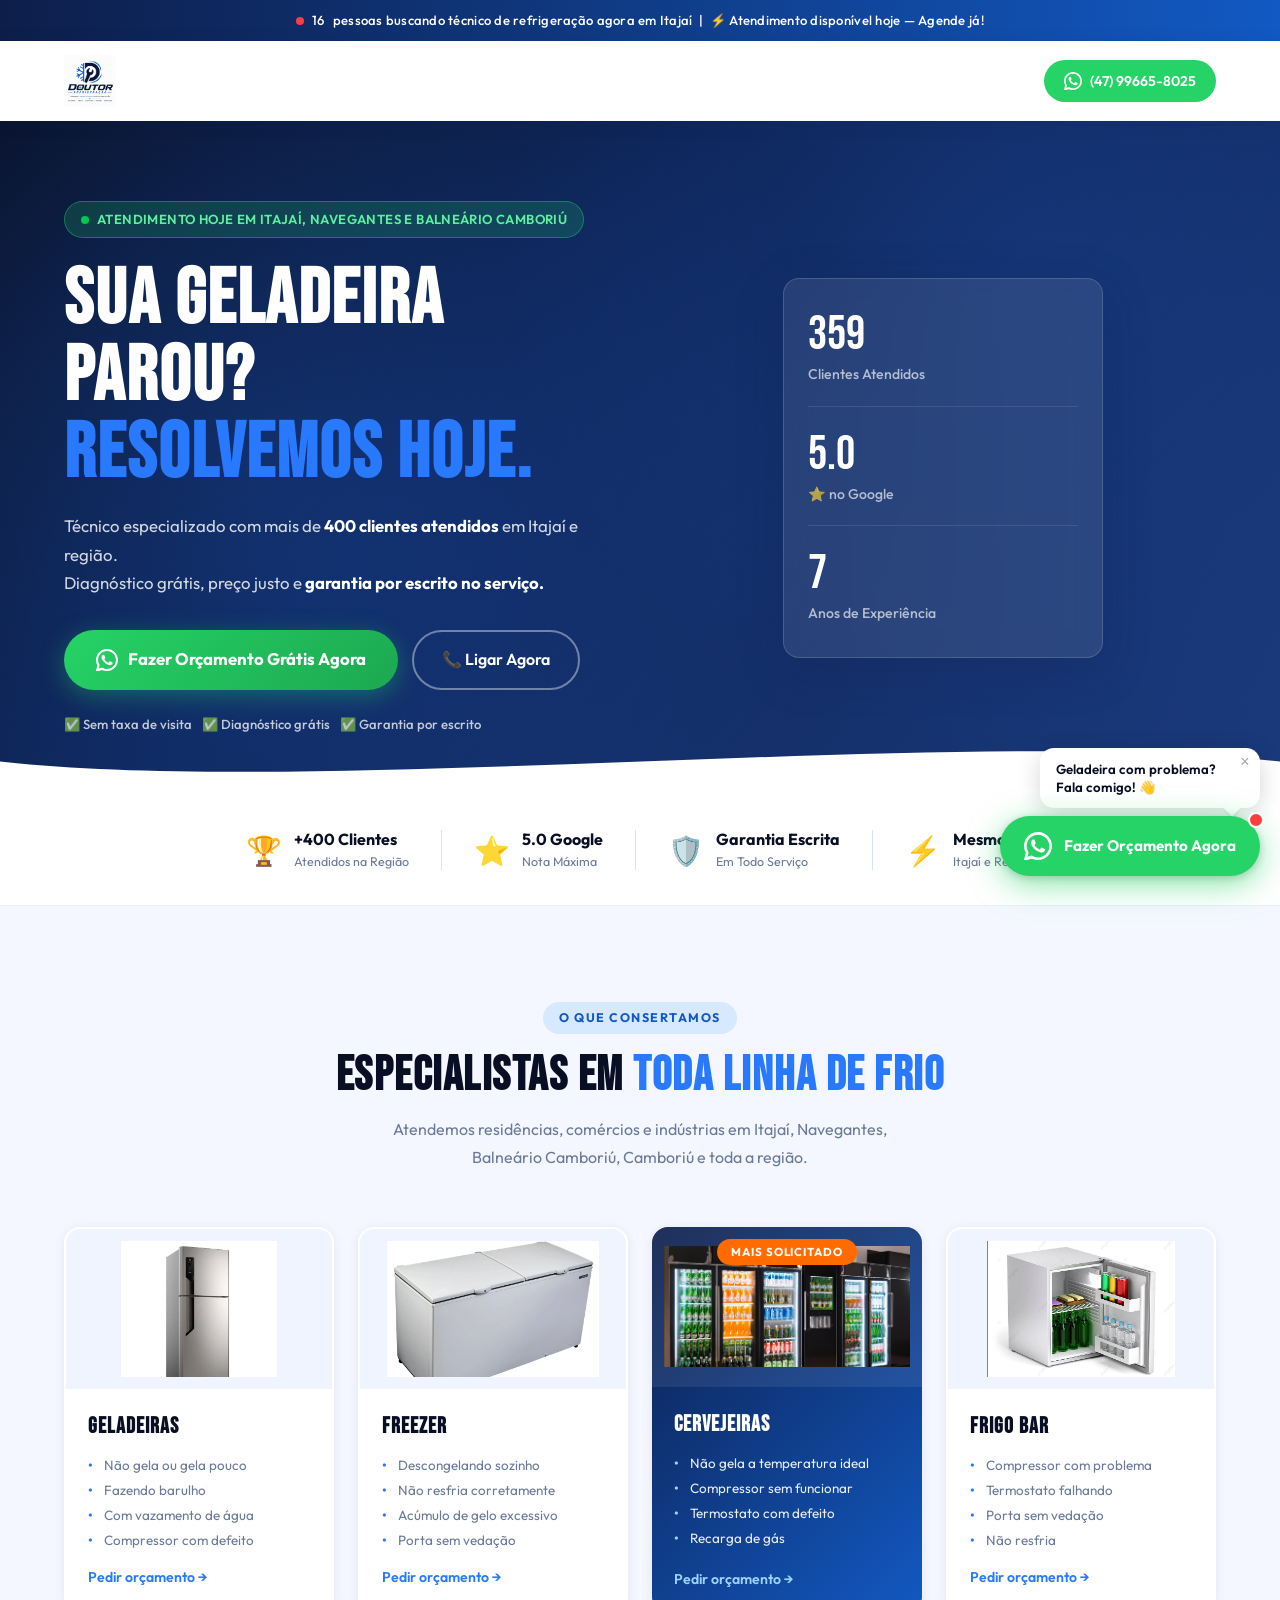
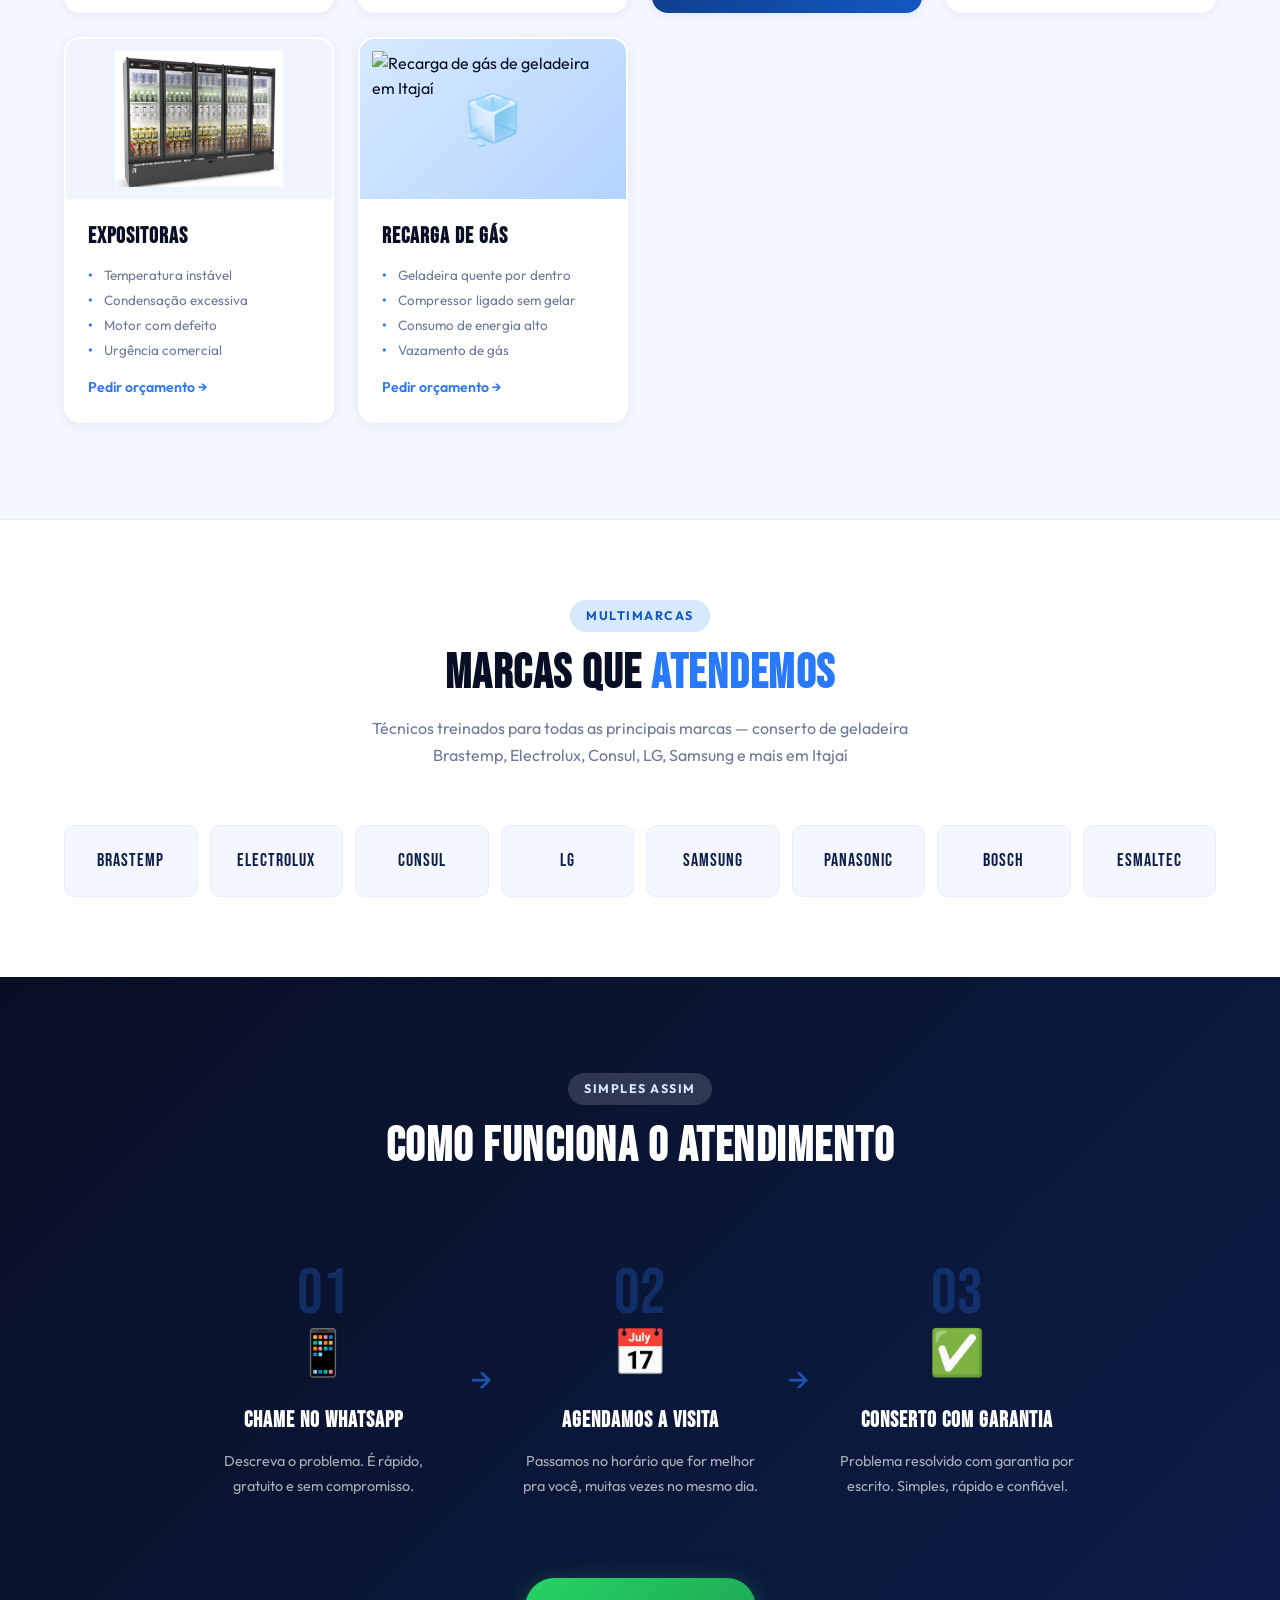
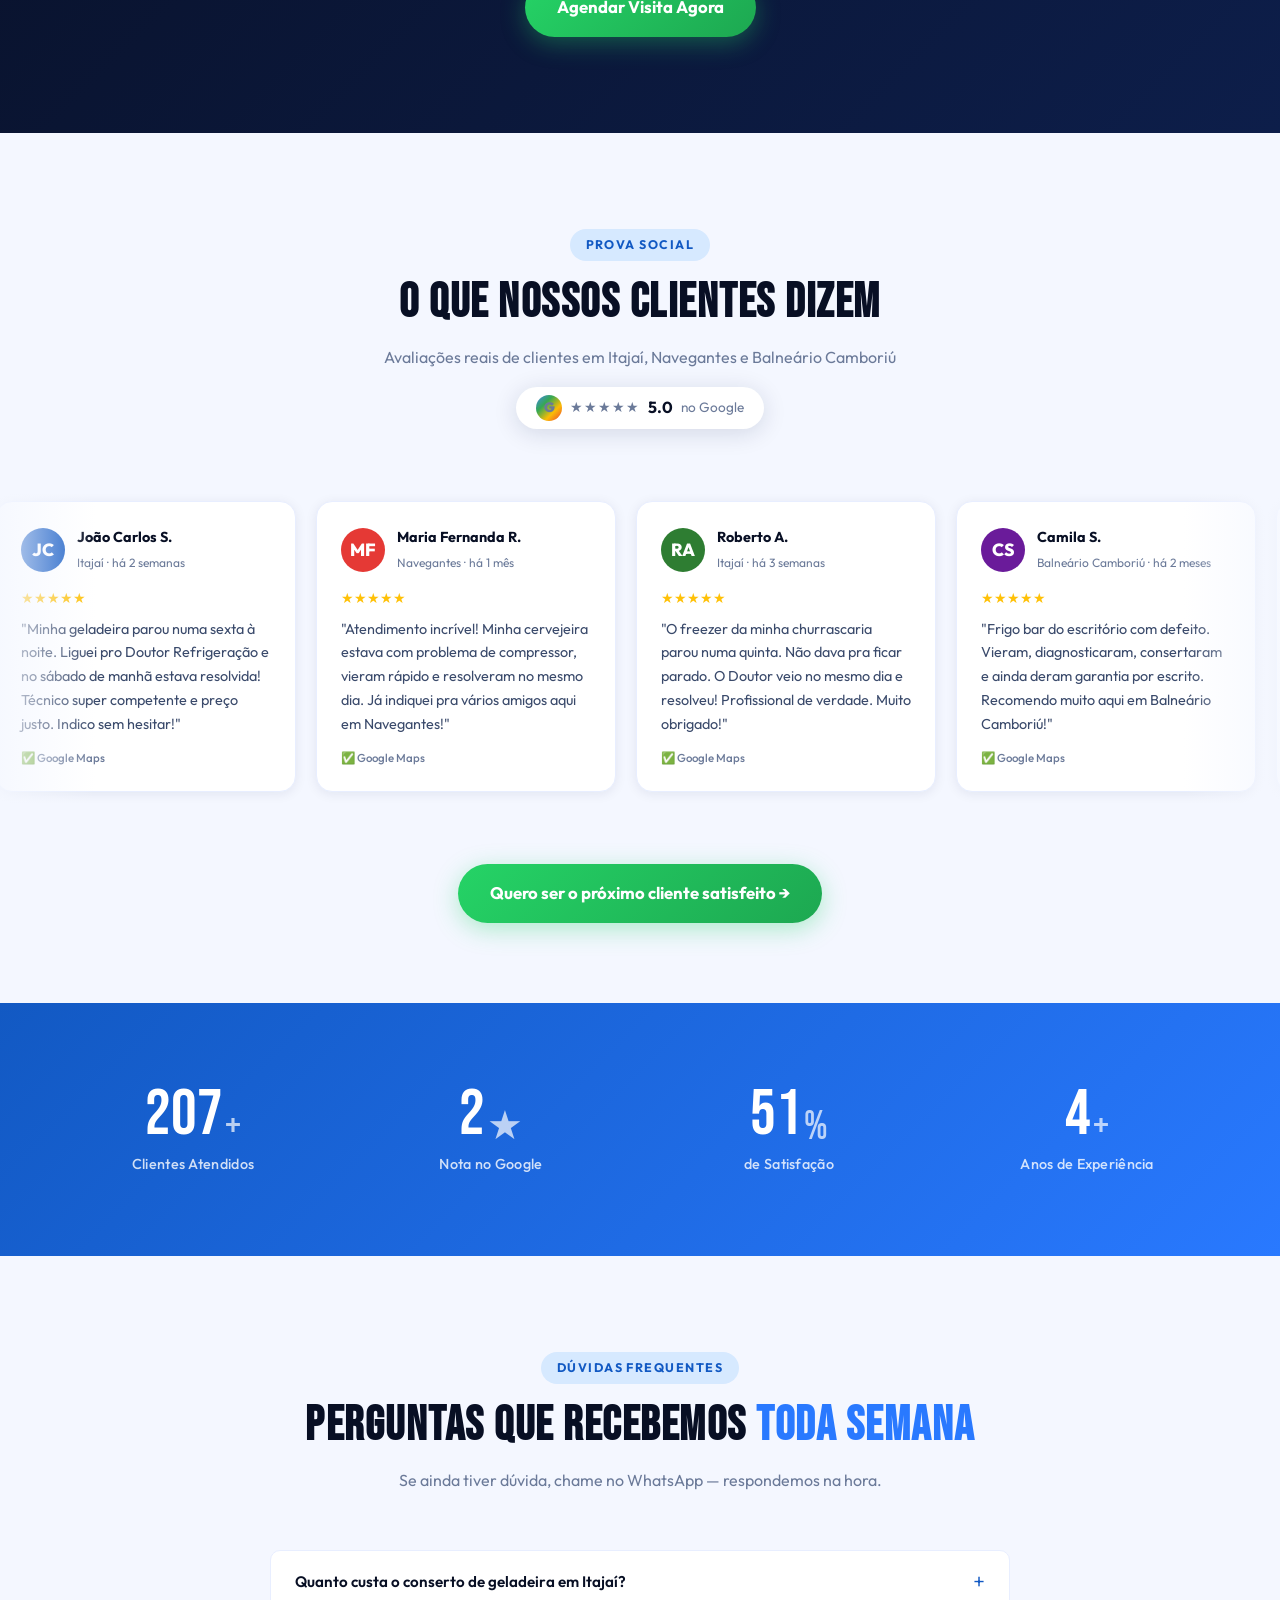
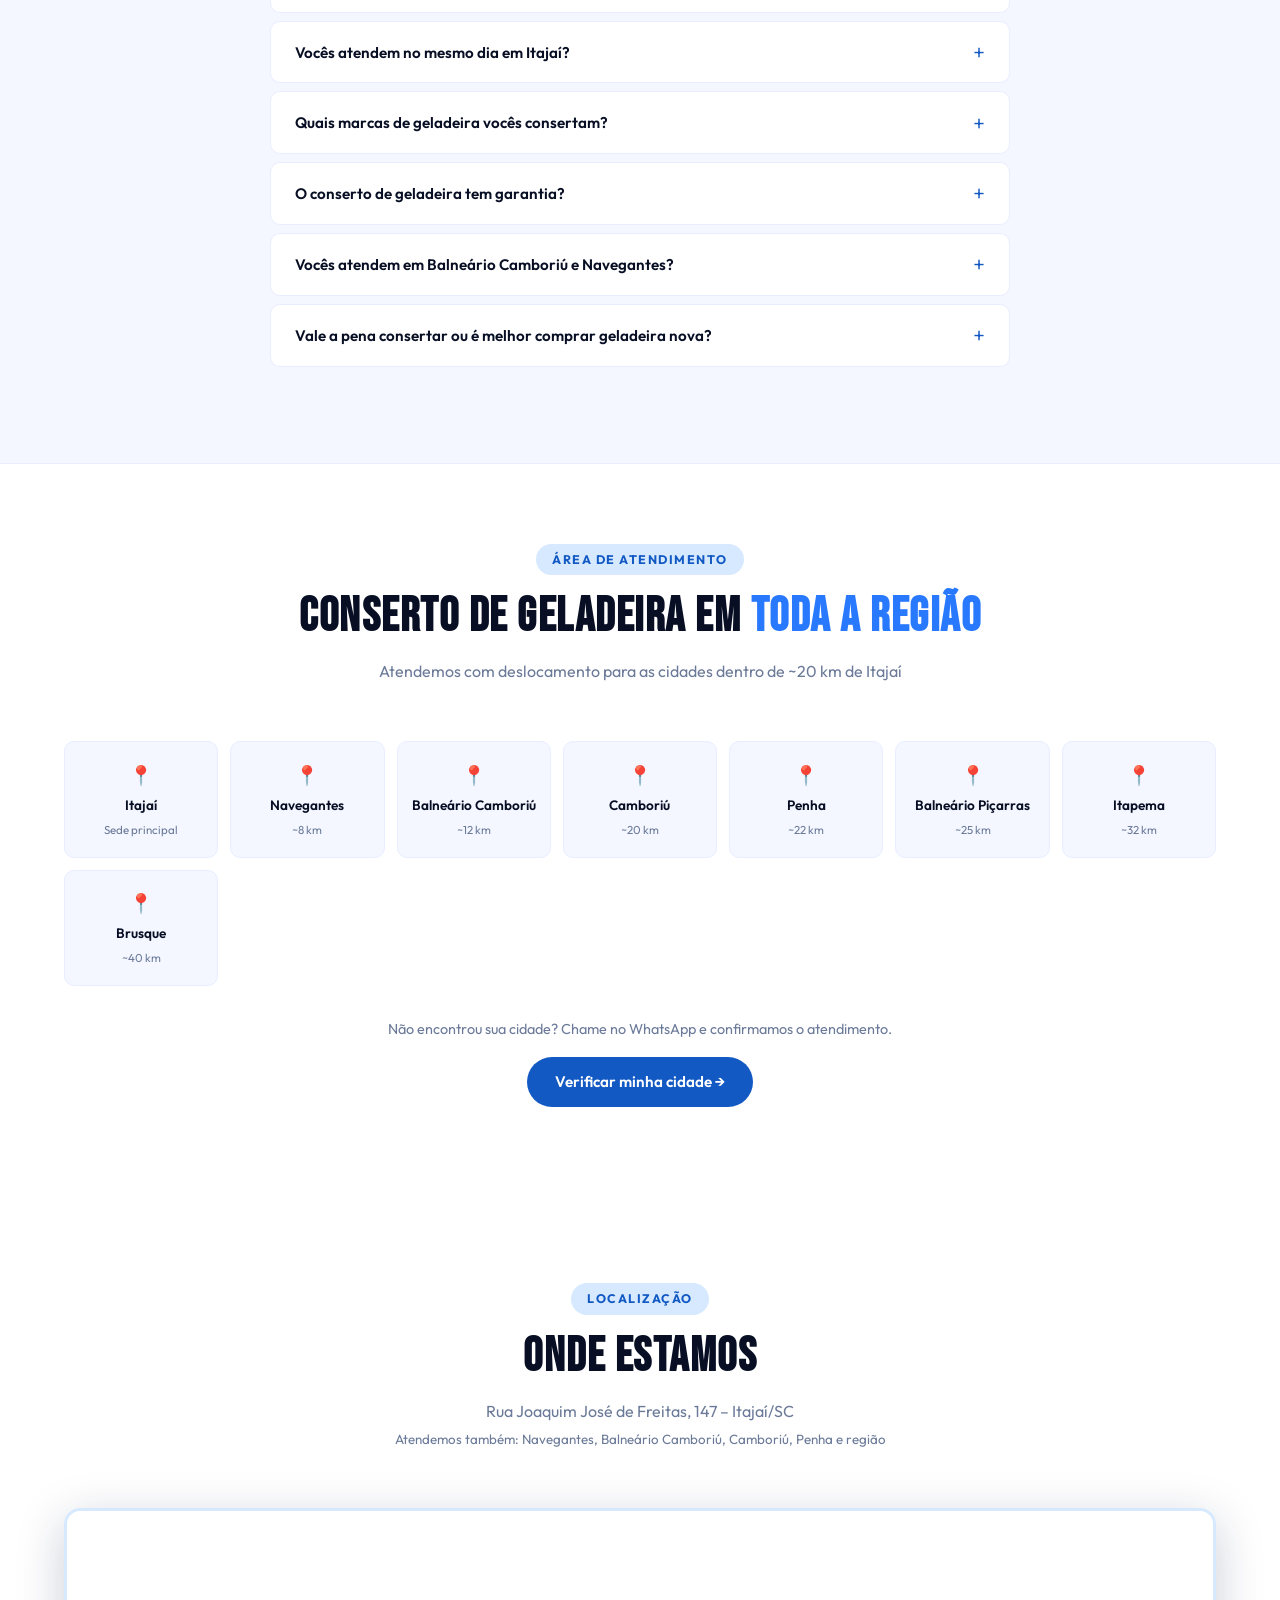
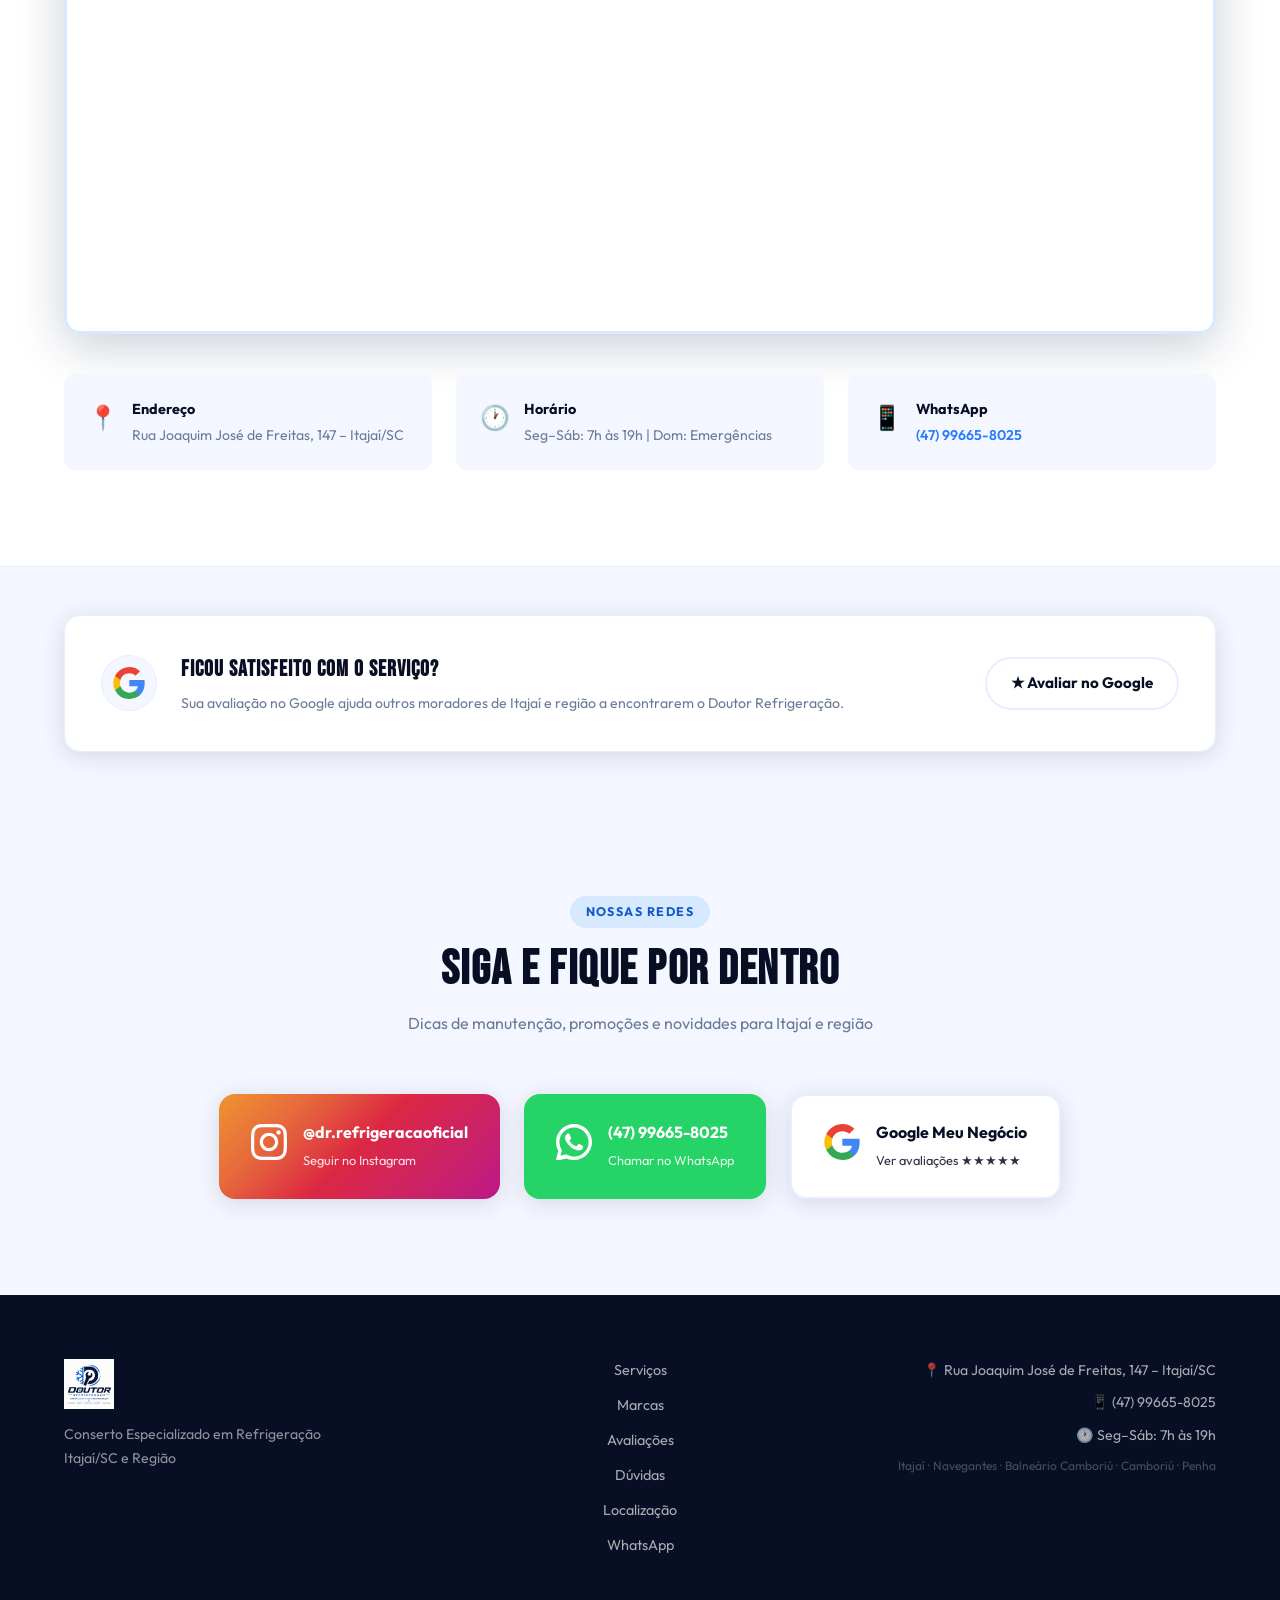
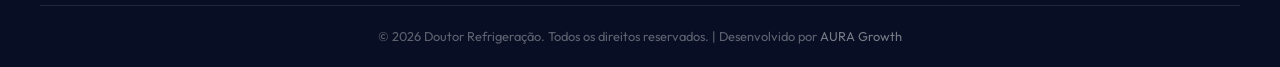
==== commit 7d767f56: "tag manager" ====
--- a/index.html
+++ b/index.html
@@ -1,6 +1,13 @@
 <!DOCTYPE html>
 <html lang="pt-BR">
 <head>
+  <!-- Google Tag Manager -->
+<script>(function(w,d,s,l,i){w[l]=w[l]||[];w[l].push({'gtm.start':
+new Date().getTime(),event:'gtm.js'});var f=d.getElementsByTagName(s)[0],
+j=d.createElement(s),dl=l!='dataLayer'?'&l='+l:'';j.async=true;j.src=
+'https://www.googletagmanager.com/gtm.js?id='+i+dl;f.parentNode.insertBefore(j,f);
+})(window,document,'script','dataLayer','GTM-M36B7RT2');</script>
+<!-- End Google Tag Manager -->
   <meta charset="UTF-8">
   <meta name="viewport" content="width=device-width, initial-scale=1.0">
   <meta name="robots" content="index, follow">
@@ -109,6 +116,10 @@
   <link rel="stylesheet" href="style.css">
 </head>
 <body>
+  <!-- Google Tag Manager (noscript) -->
+<noscript><iframe src="https://www.googletagmanager.com/ns.html?id=GTM-M36B7RT2"
+height="0" width="0" style="display:none;visibility:hidden"></iframe></noscript>
+<!-- End Google Tag Manager (noscript) -->
 
   <!-- URGENCY BAR -->
   <div class="urgency-bar">
@@ -684,4 +695,5 @@
 
   <script src="script.js"></script>
 </body>
+
 </html>
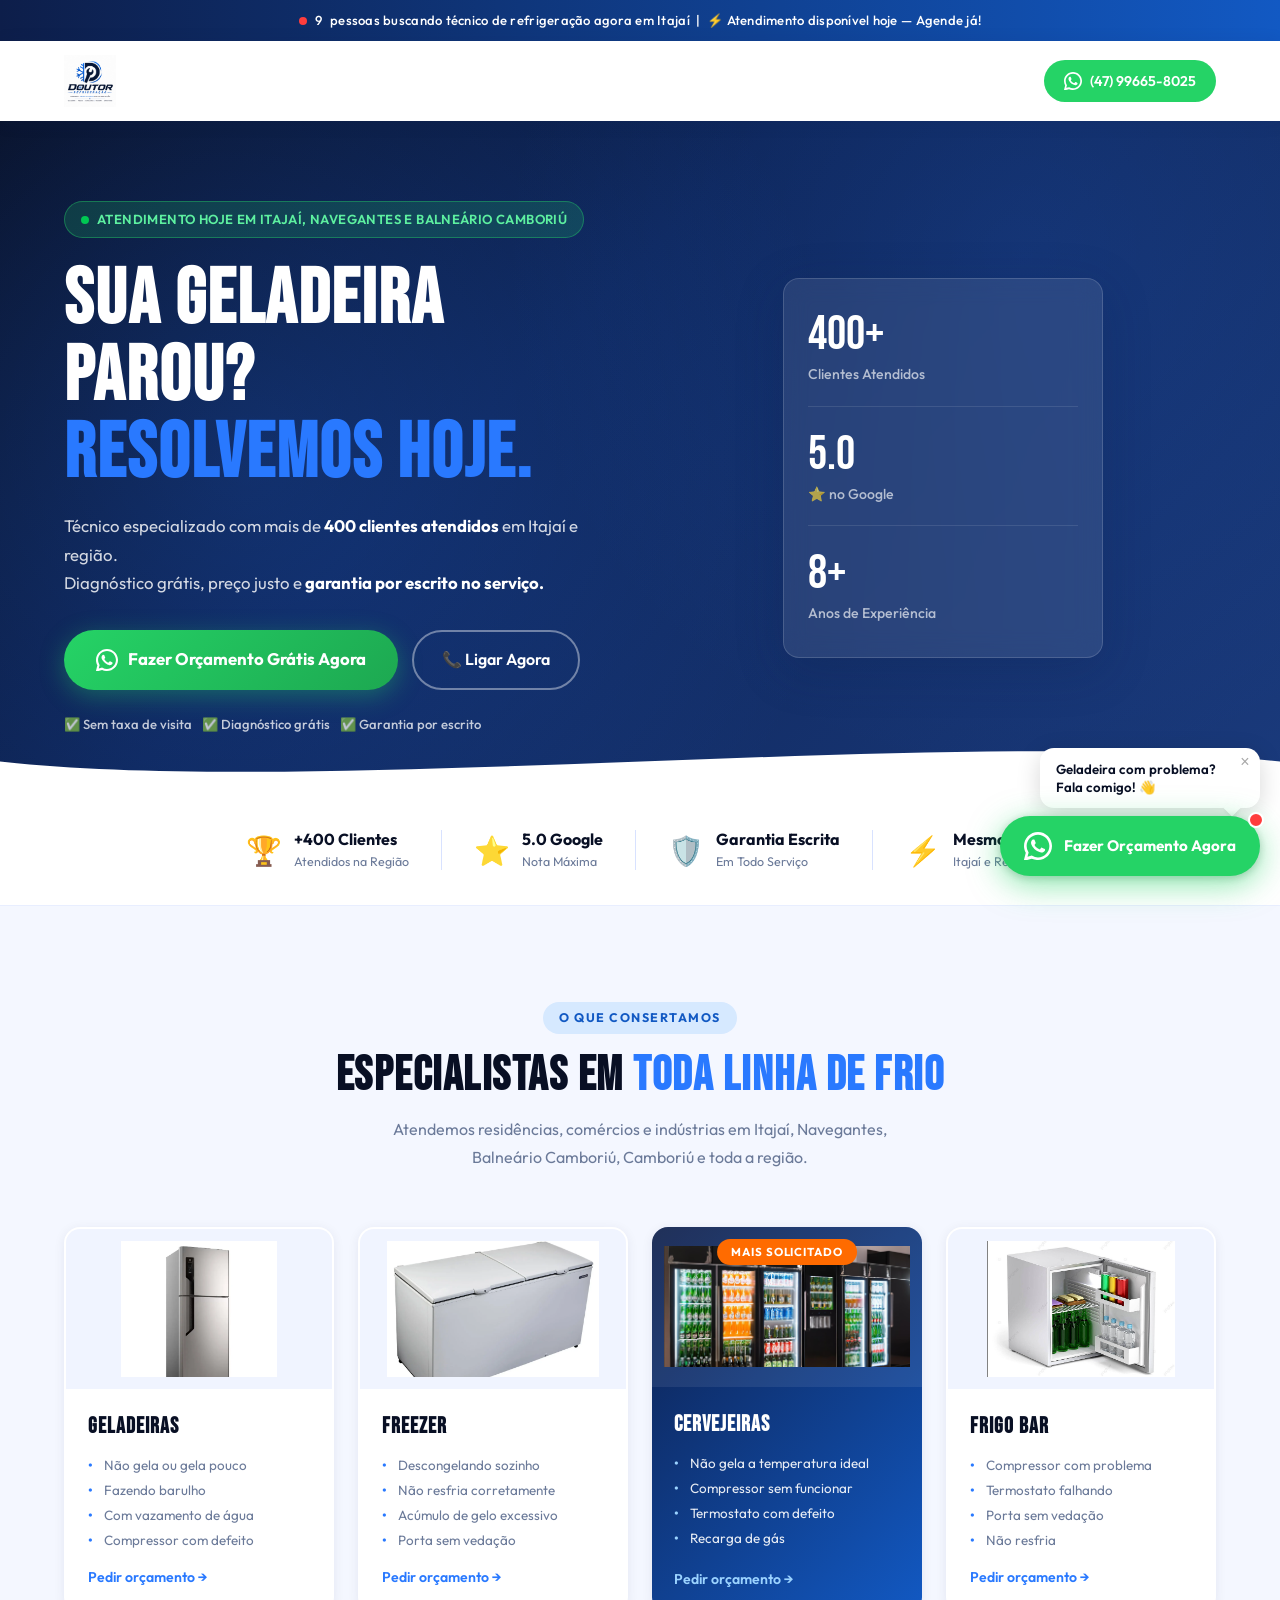
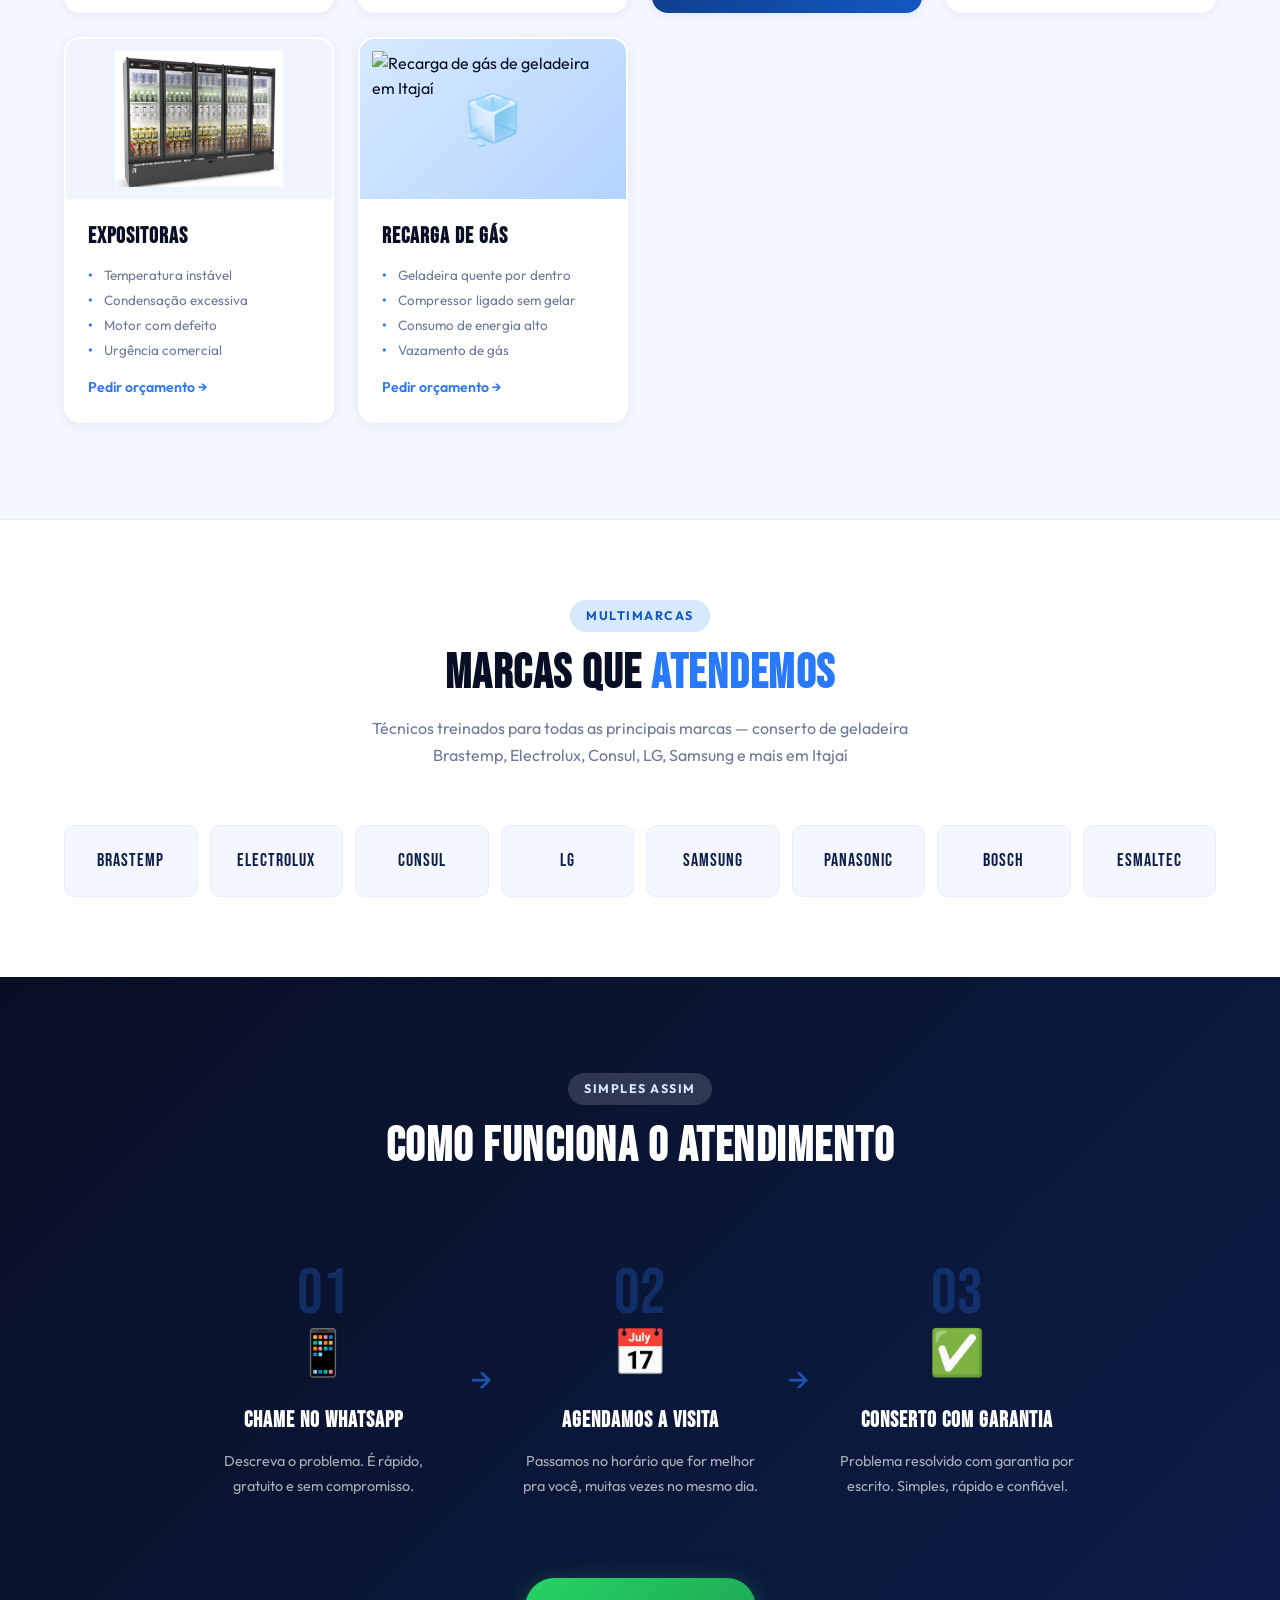
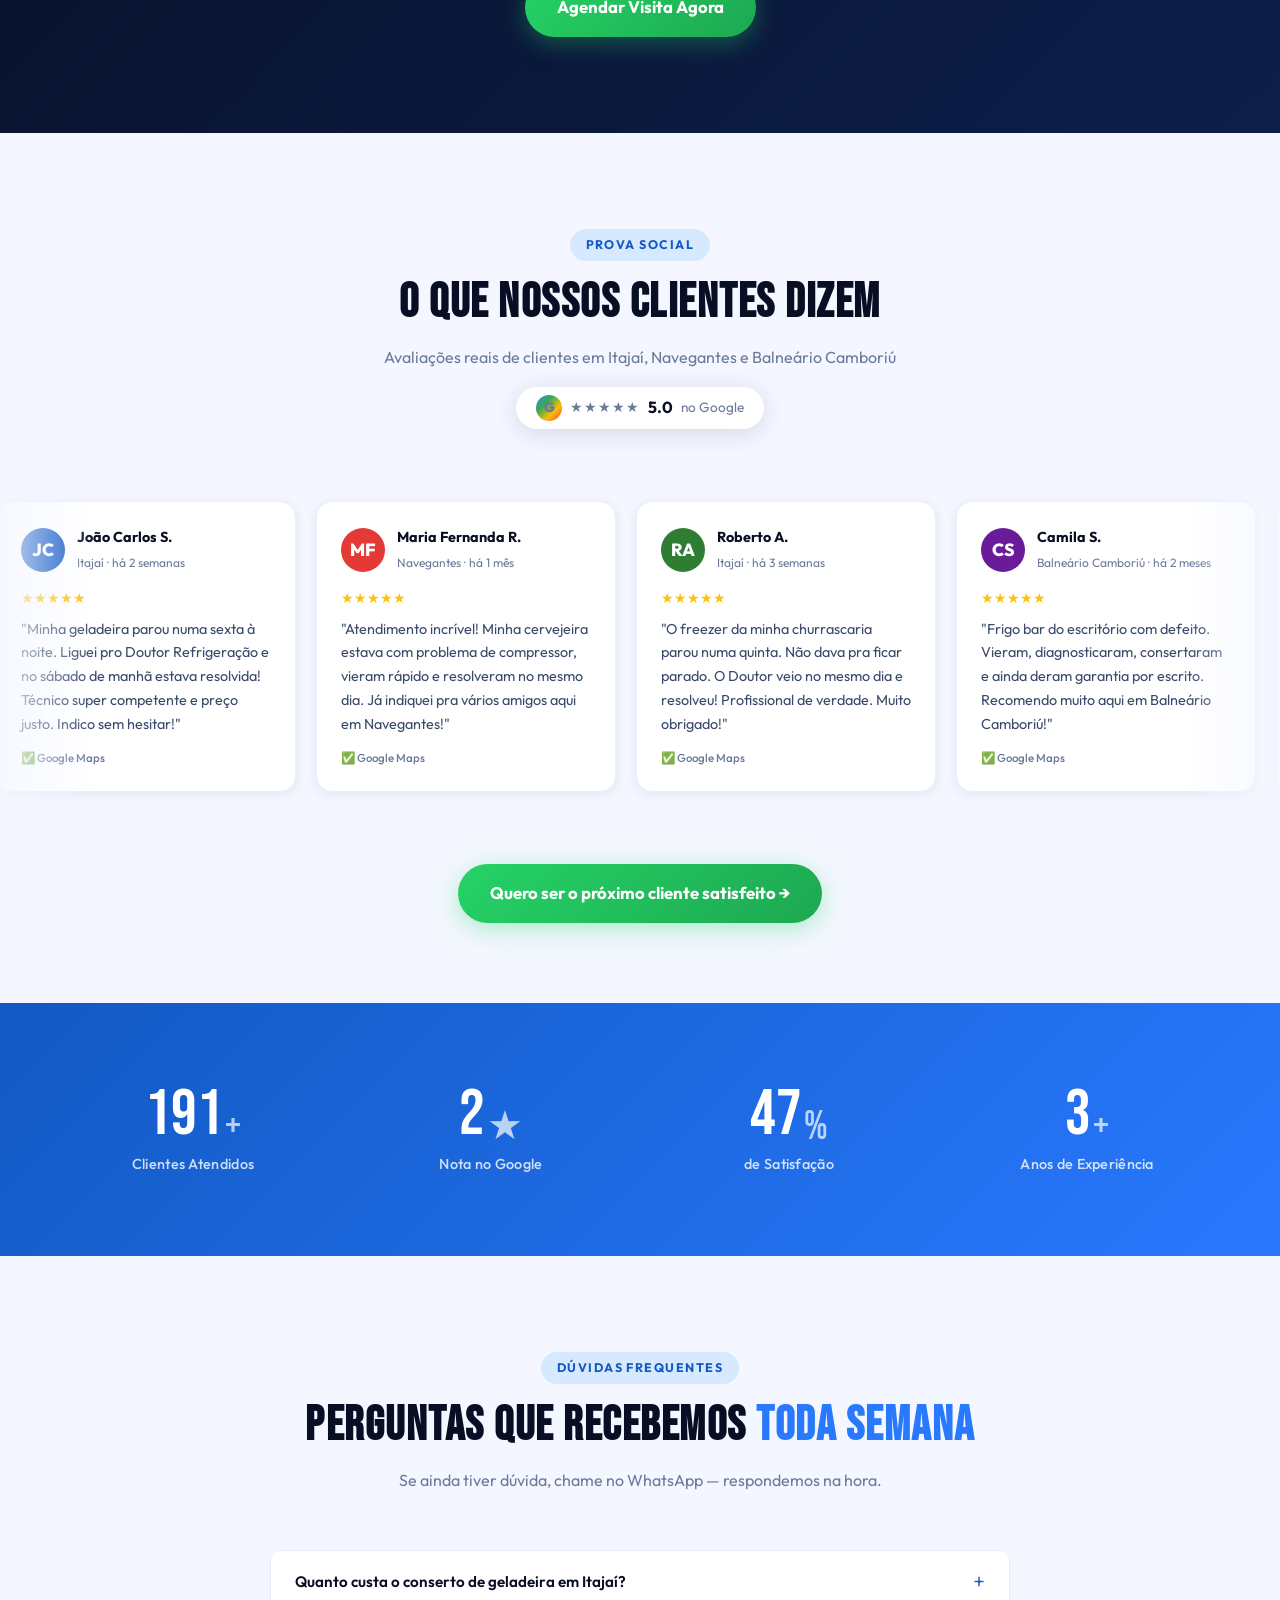
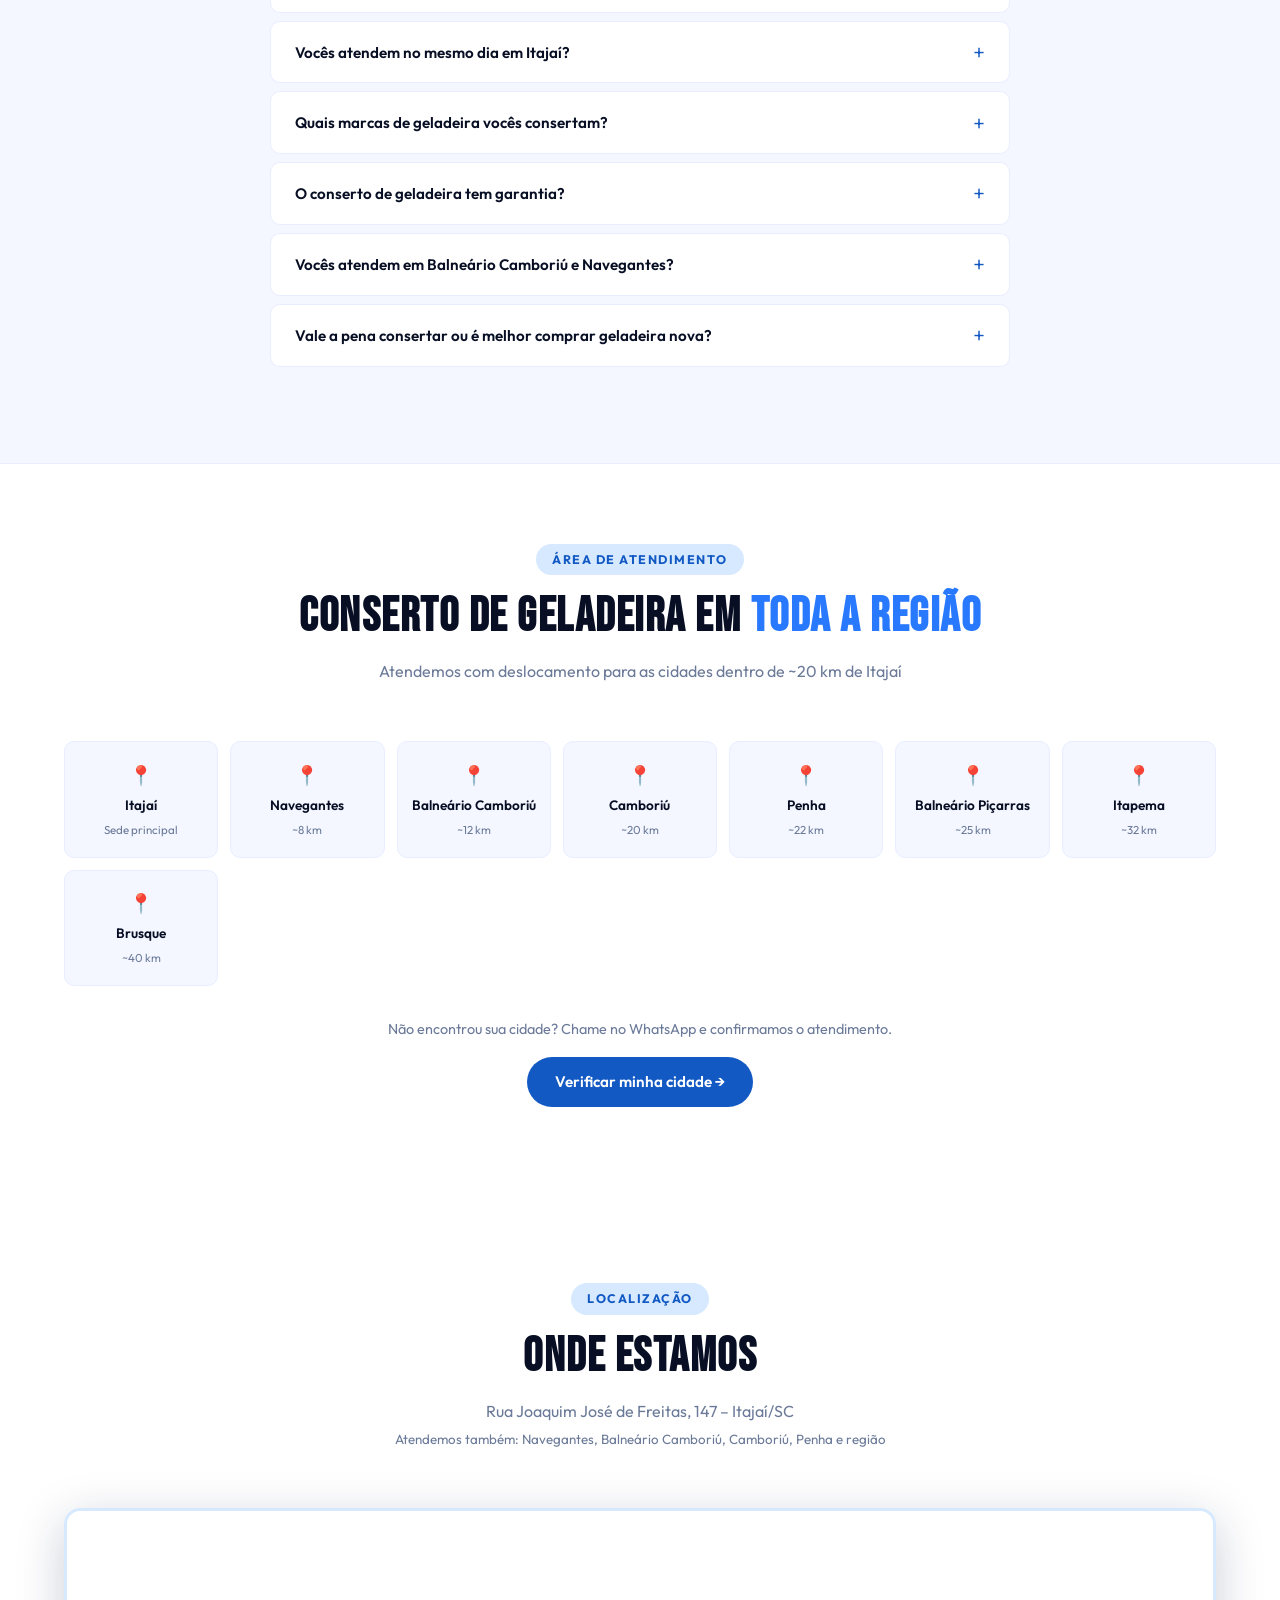
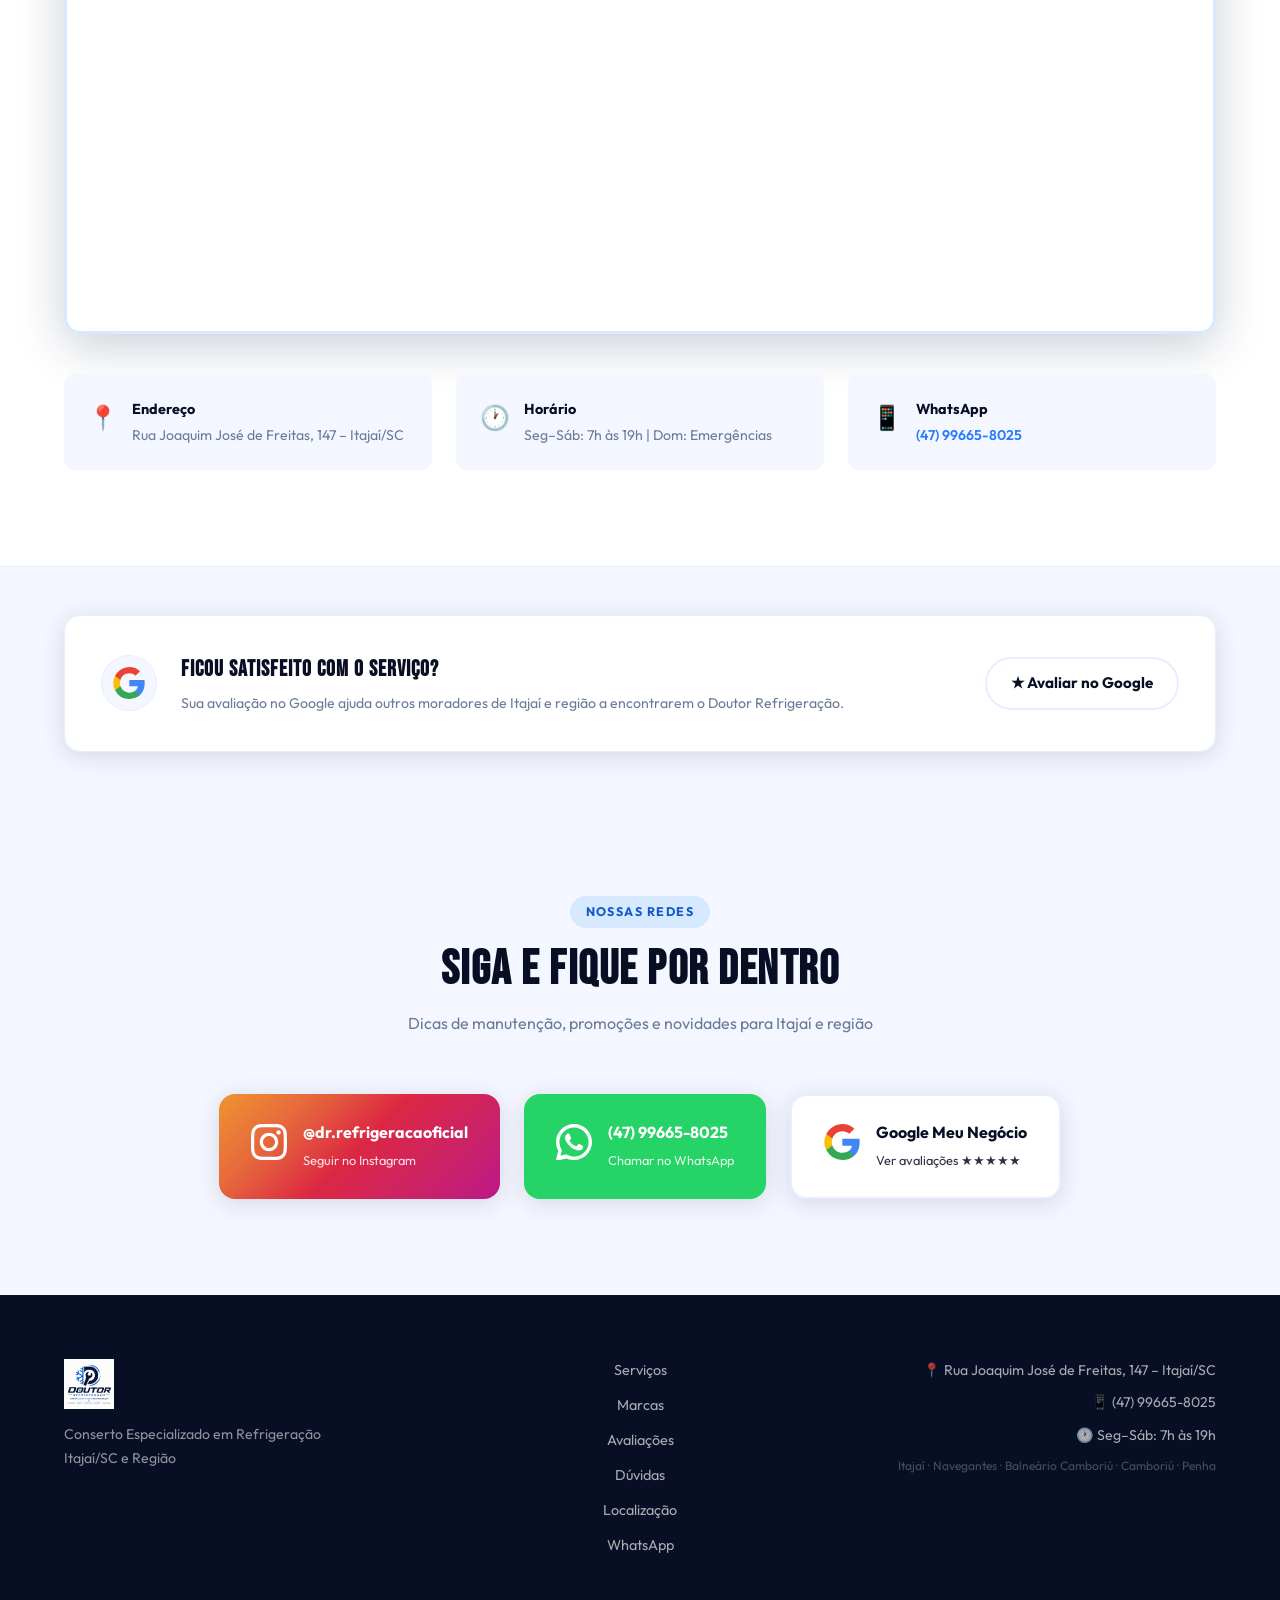
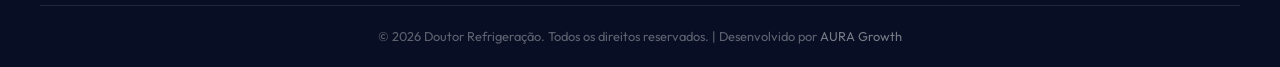
==== commit 269e83c4: "adicionei os robots e site maps na landing page" ====
--- a/index.html
+++ b/index.html
@@ -625,7 +625,7 @@
       </div>
       <div class="social-cards">
         <!-- INSTRUÇÃO: substitua o href pelo link real do Instagram -->
-        <a href="https://www.instagram.com/dr.refrigeracaoficial" class="social-card instagram" target="_blank" rel="noopener">
+        <a href="https://www.instagram.com/doutorefrigeracaoficial" class="social-card instagram" target="_blank" rel="noopener">
           <div class="social-card-icon">
             <svg viewBox="0 0 24 24" fill="currentColor" width="36" height="36"><path d="M12 2.163c3.204 0 3.584.012 4.85.07 3.252.148 4.771 1.691 4.919 4.919.058 1.265.069 1.645.069 4.849 0 3.205-.012 3.584-.069 4.849-.149 3.225-1.664 4.771-4.919 4.919-1.266.058-1.644.07-4.85.07-3.204 0-3.584-.012-4.849-.07-3.26-.149-4.771-1.699-4.919-4.92-.058-1.265-.07-1.644-.07-4.849 0-3.204.013-3.583.07-4.849.149-3.227 1.664-4.771 4.919-4.919 1.266-.057 1.645-.069 4.849-.069zm0-2.163c-3.259 0-3.667.014-4.947.072-4.358.2-6.78 2.618-6.98 6.98-.059 1.281-.073 1.689-.073 4.948 0 3.259.014 3.668.072 4.948.2 4.358 2.618 6.78 6.98 6.98 1.281.058 1.689.072 4.948.072 3.259 0 3.668-.014 4.948-.072 4.354-.2 6.782-2.618 6.979-6.98.059-1.28.073-1.689.073-4.948 0-3.259-.014-3.667-.072-4.947-.196-4.354-2.617-6.78-6.979-6.98-1.281-.059-1.69-.073-4.949-.073zm0 5.838c-3.403 0-6.162 2.759-6.162 6.162s2.759 6.163 6.162 6.163 6.162-2.759 6.162-6.163c0-3.403-2.759-6.162-6.162-6.162zm0 10.162c-2.209 0-4-1.79-4-4 0-2.209 1.791-4 4-4s4 1.791 4 4c0 2.21-1.791 4-4 4zm6.406-11.845c-.796 0-1.441.645-1.441 1.44s.645 1.44 1.441 1.44c.795 0 1.439-.645 1.439-1.44s-.644-1.44-1.439-1.44z"/></svg>
           </div>
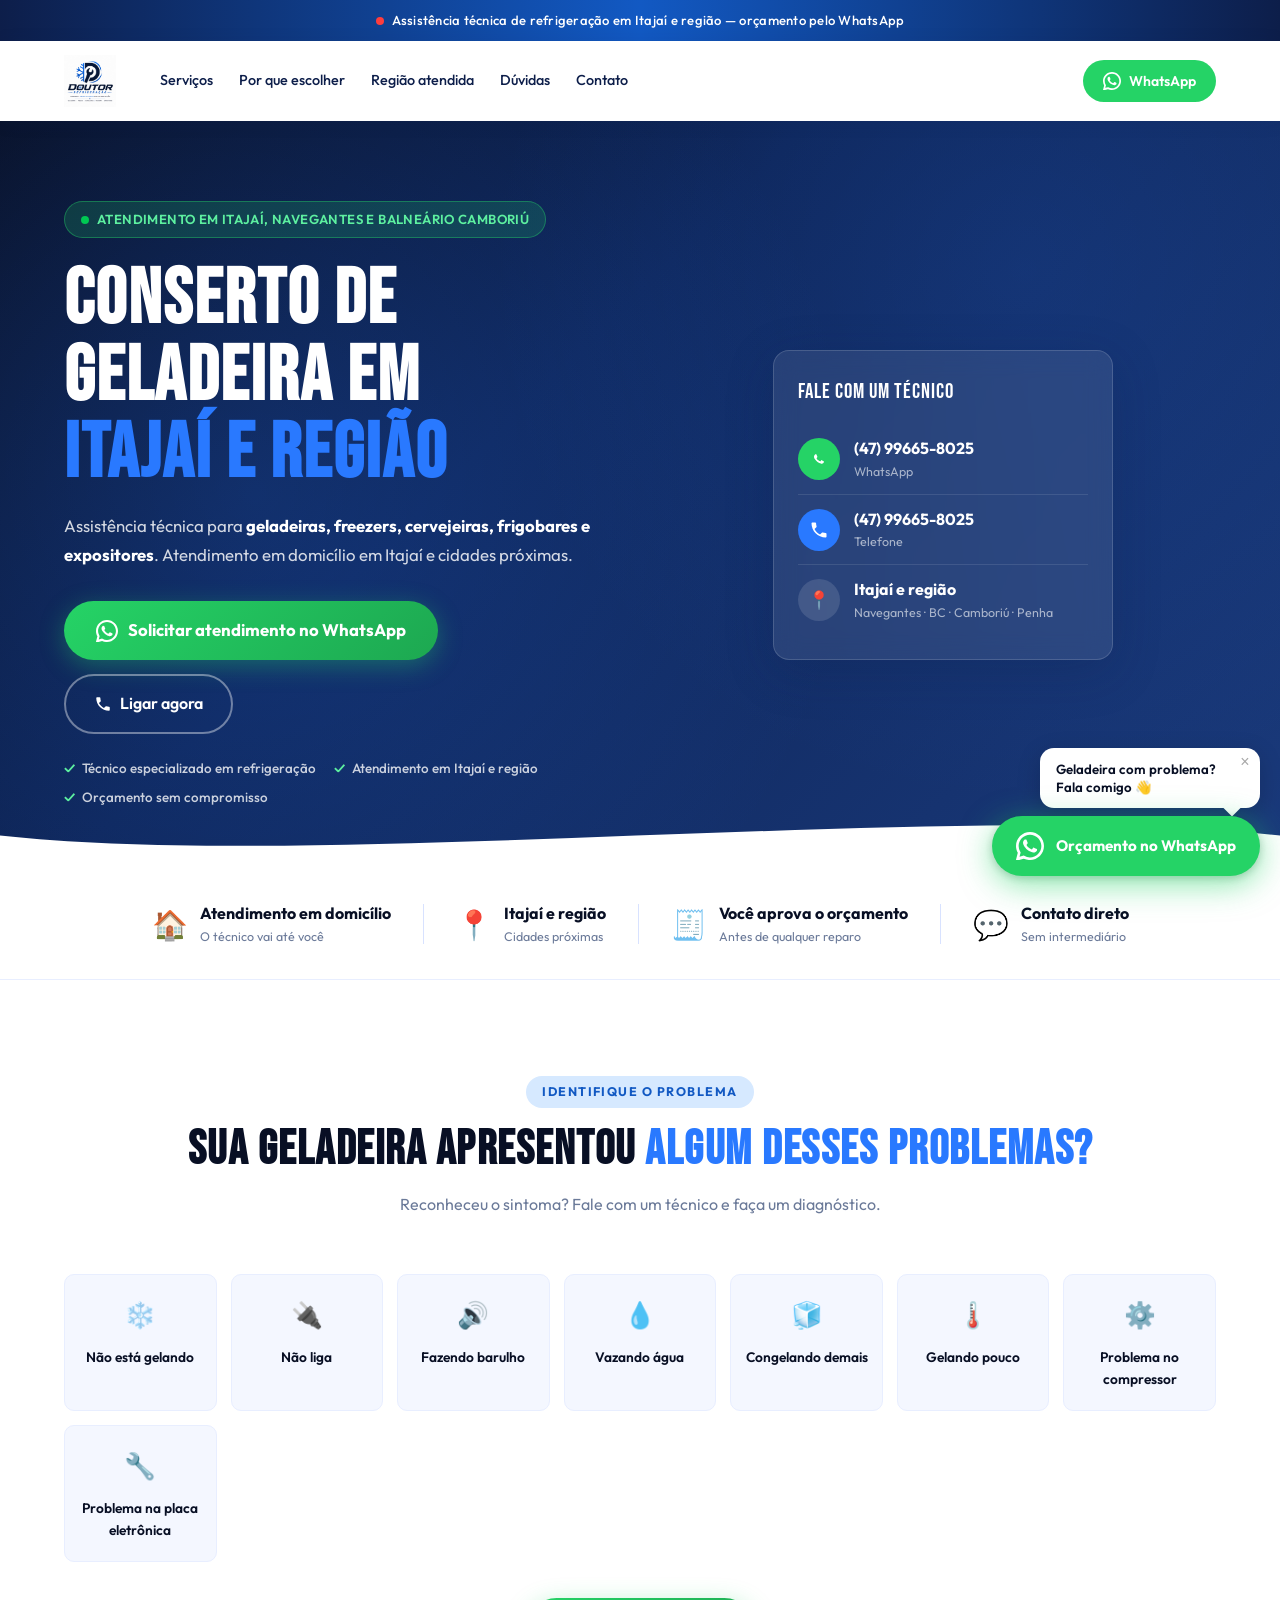
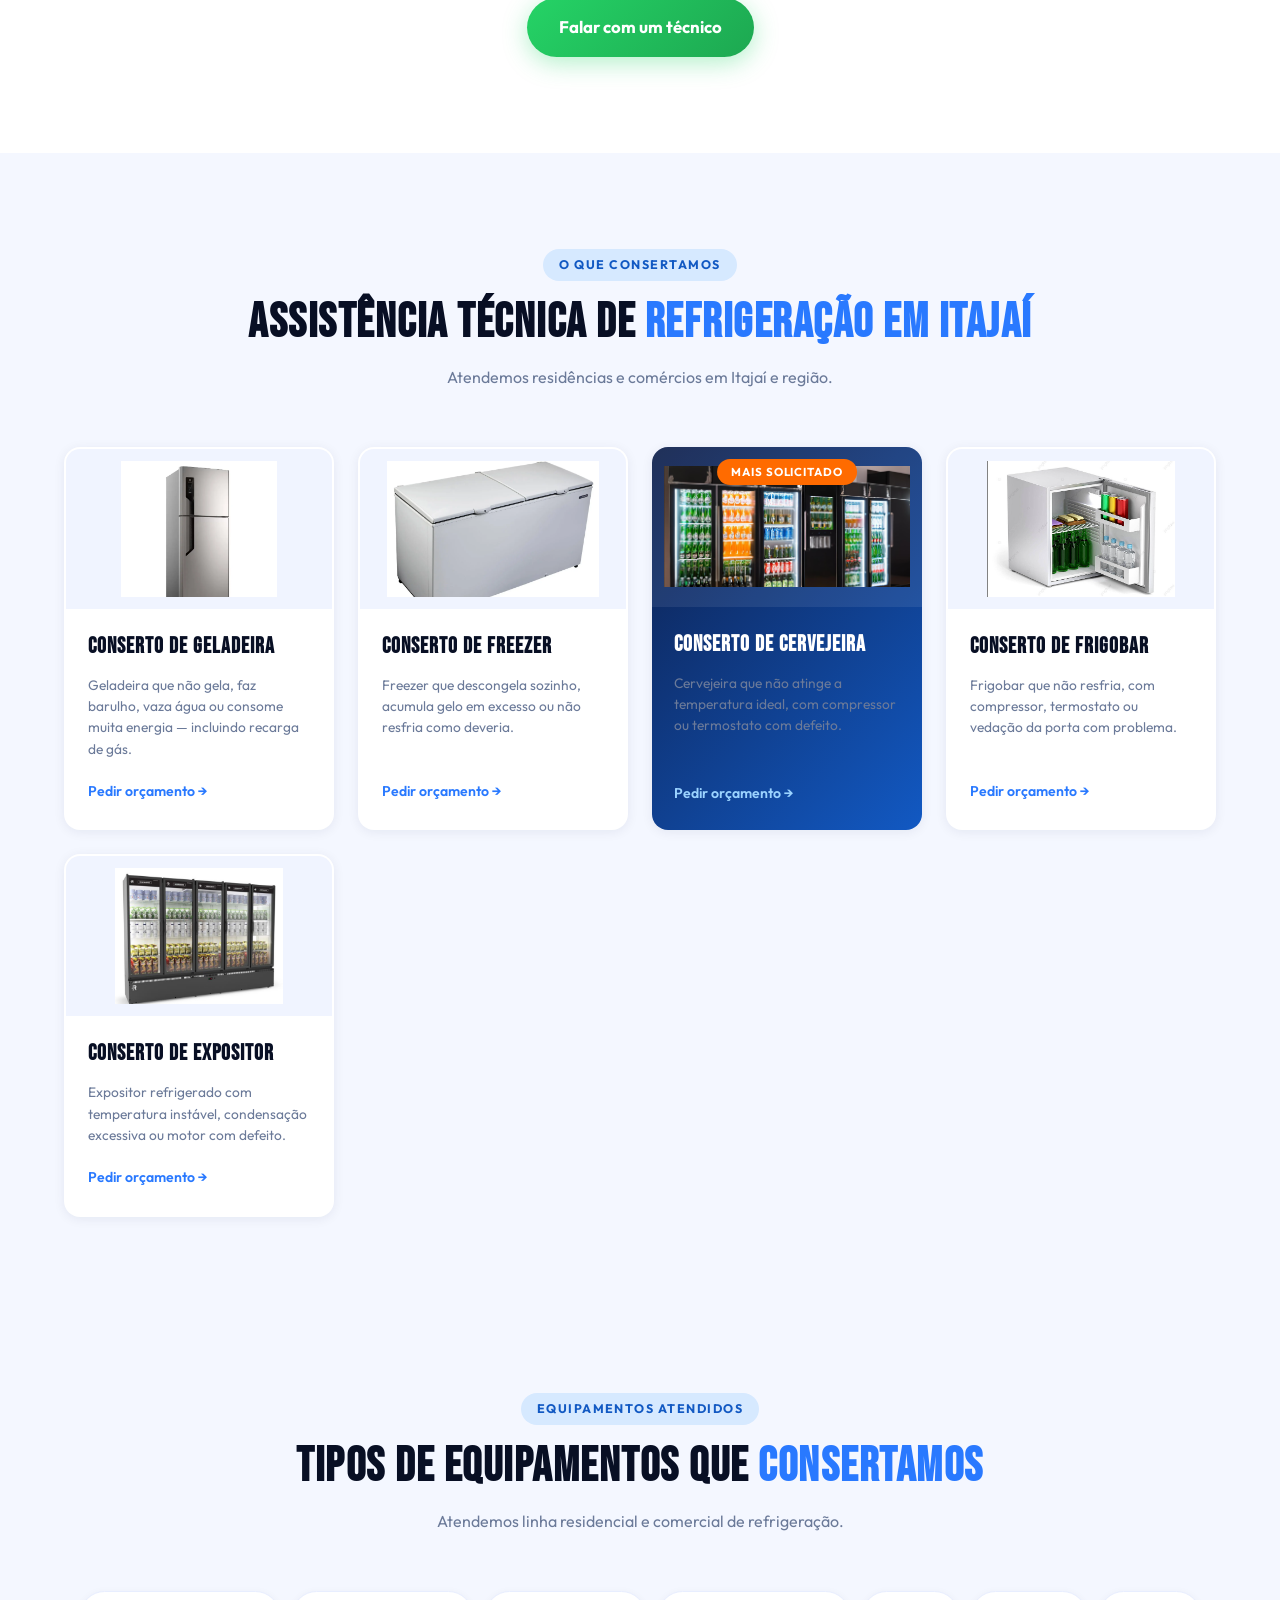
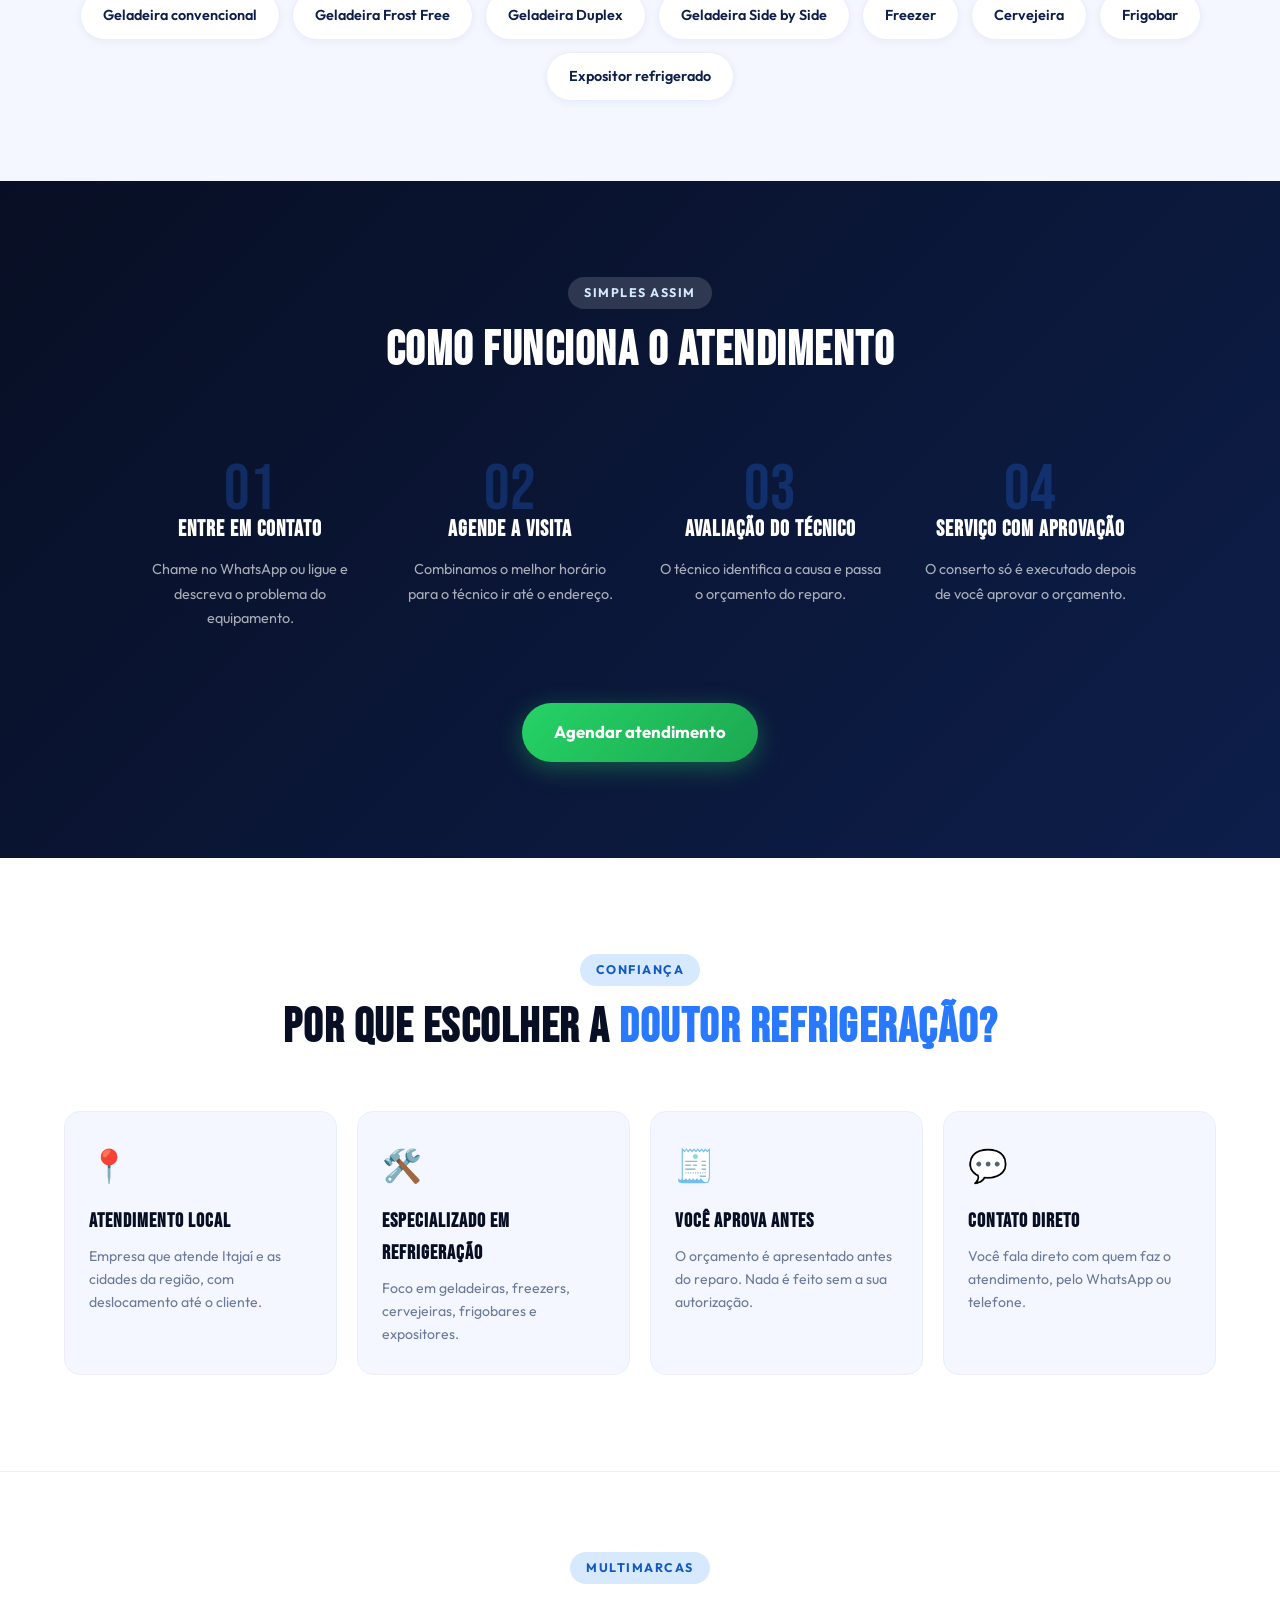
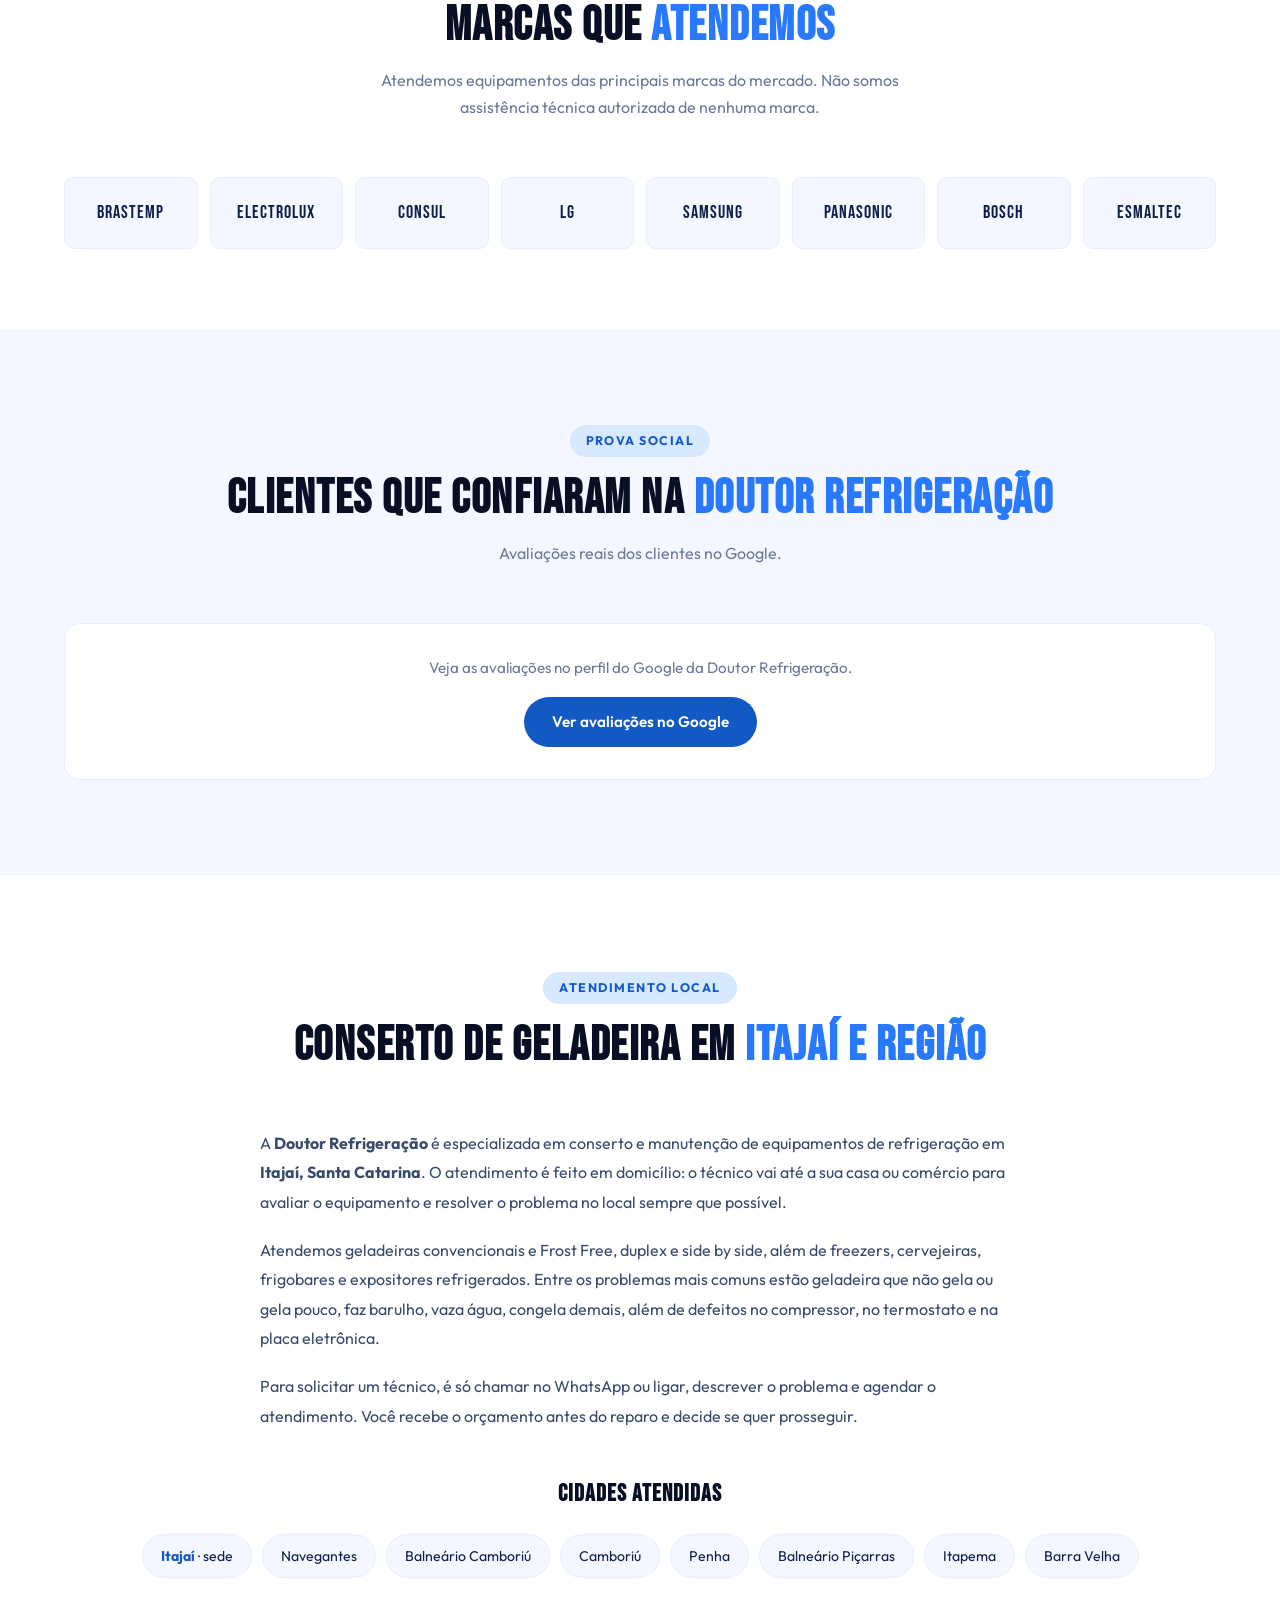
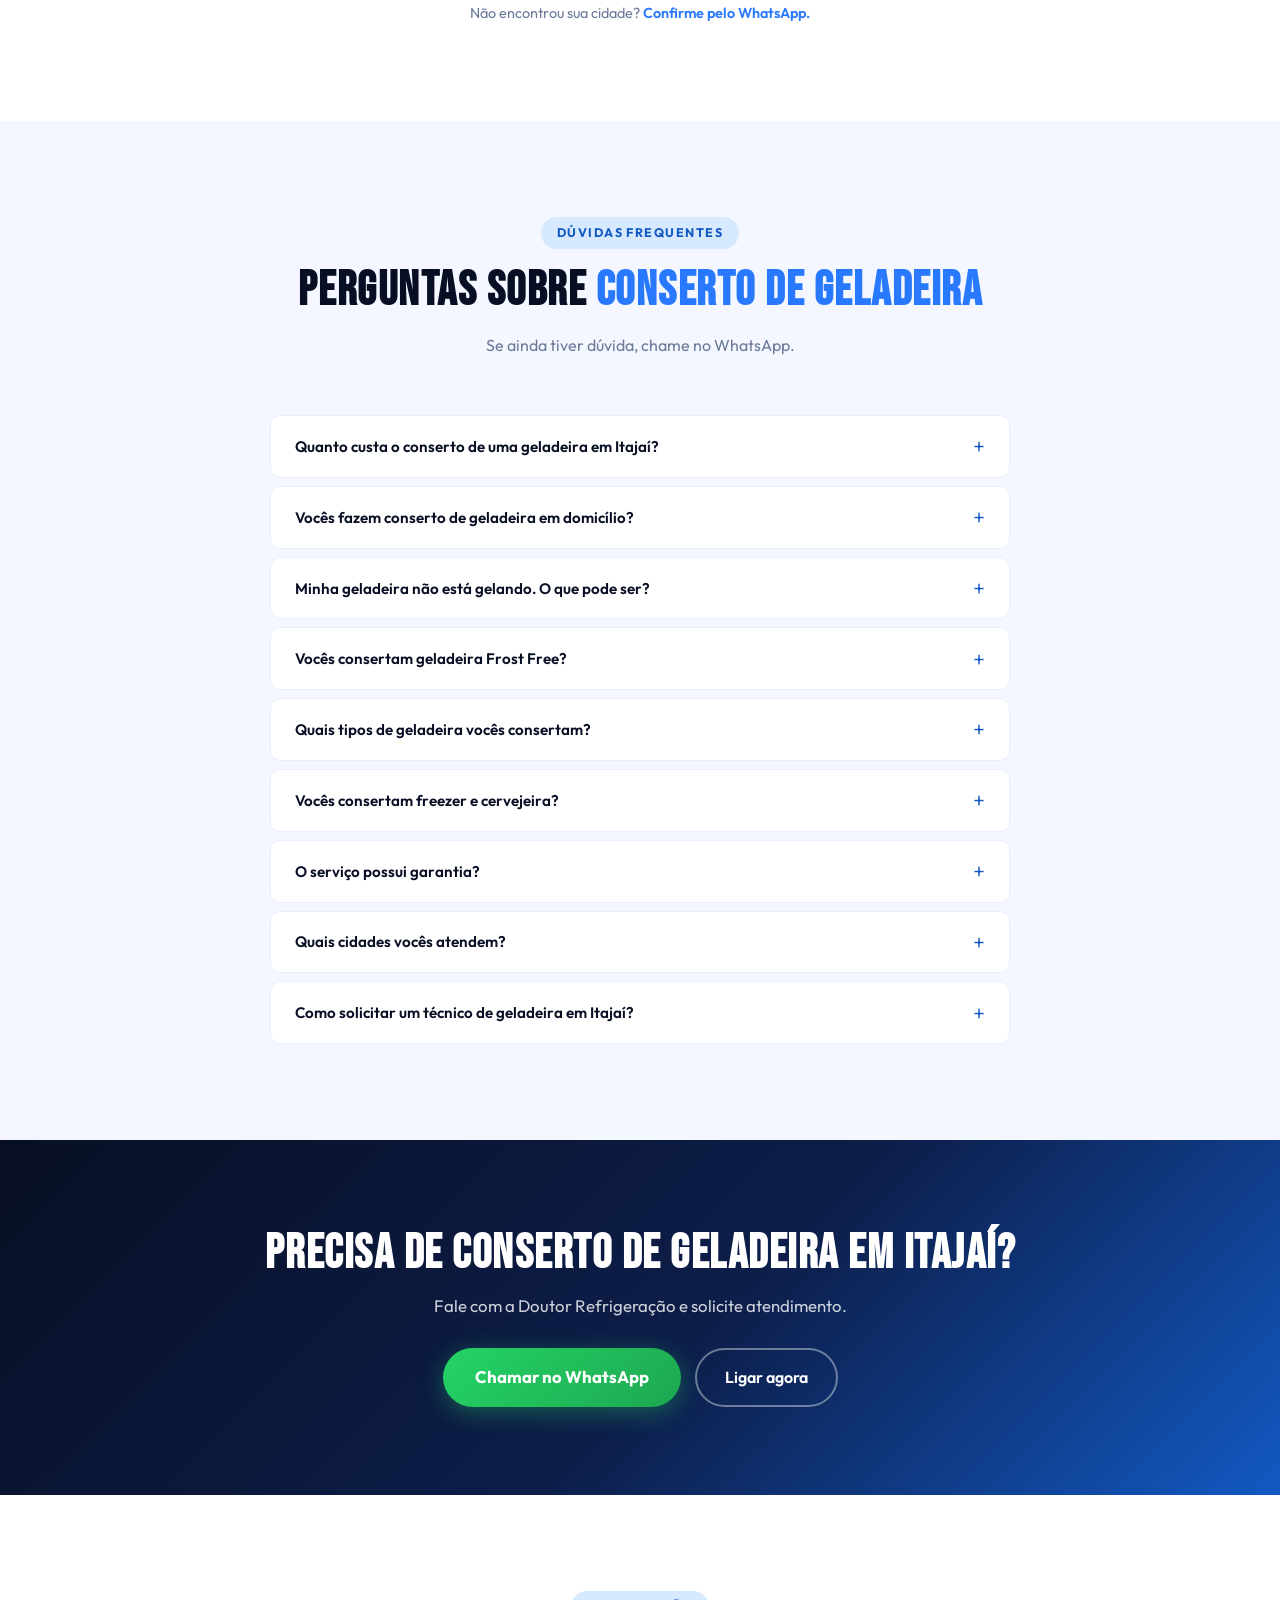
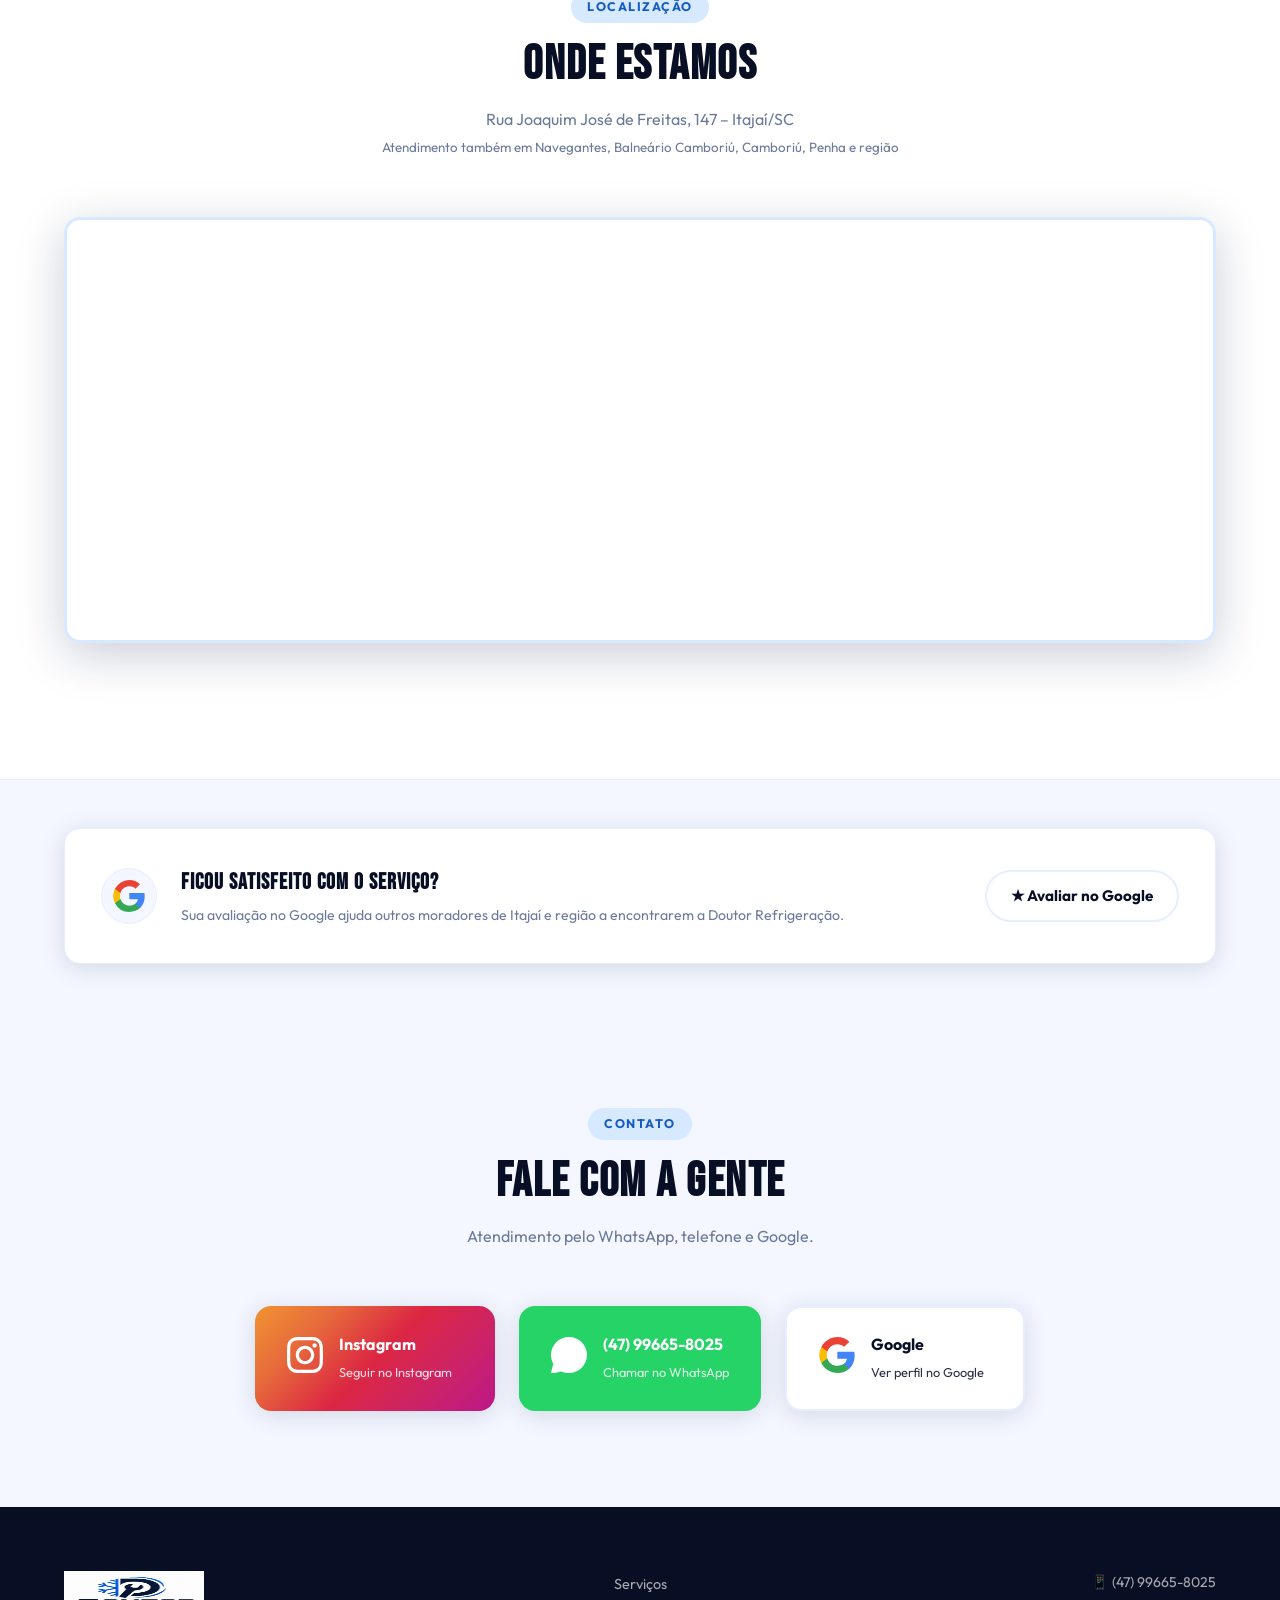
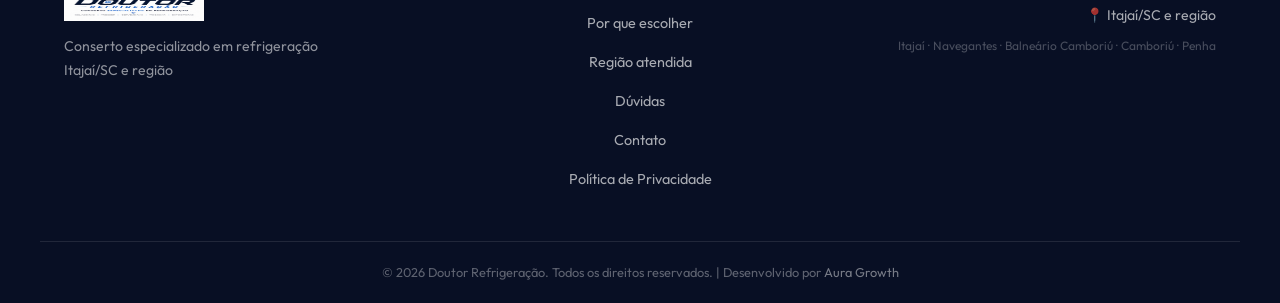
==== commit 7b37597d: "V1 atualizada" ====
--- a/index.html
+++ b/index.html
@@ -2,41 +2,45 @@
 <html lang="pt-BR">
 <head>
   <!-- Google Tag Manager -->
-<script>(function(w,d,s,l,i){w[l]=w[l]||[];w[l].push({'gtm.start':
-new Date().getTime(),event:'gtm.js'});var f=d.getElementsByTagName(s)[0],
-j=d.createElement(s),dl=l!='dataLayer'?'&l='+l:'';j.async=true;j.src=
-'https://www.googletagmanager.com/gtm.js?id='+i+dl;f.parentNode.insertBefore(j,f);
-})(window,document,'script','dataLayer','GTM-M36B7RT2');</script>
-<!-- End Google Tag Manager -->
+  <script>(function(w,d,s,l,i){w[l]=w[l]||[];w[l].push({'gtm.start':
+  new Date().getTime(),event:'gtm.js'});var f=d.getElementsByTagName(s)[0],
+  j=d.createElement(s),dl=l!='dataLayer'?'&l='+l:'';j.async=true;j.src=
+  'https://www.googletagmanager.com/gtm.js?id='+i+dl;f.parentNode.insertBefore(j,f);
+  })(window,document,'script','dataLayer','GTM-M36B7RT2');</script>
+  <!-- End Google Tag Manager -->
+
   <meta charset="UTF-8">
   <meta name="viewport" content="width=device-width, initial-scale=1.0">
   <meta name="robots" content="index, follow">
   <meta name="theme-color" content="#1259C3">
+
+  <!-- TODO DOMÍNIO: o brief cita doutorefrigeracaoitajai.com.br, mas o código usa doutorrefrigeracao.com.br.
+       Confirme o domínio CANÔNICO real e ajuste canonical + og:url + url do schema para o MESMO domínio. -->
   <link rel="canonical" href="https://doutorrefrigeracao.com.br/">
 
-  <title>Conserto de Geladeira em Itajaí | Doutor Refrigeração – Atendimento no Mesmo Dia</title>
-  <meta name="description" content="Conserto de geladeira, freezer e cervejeira em Itajaí, Navegantes, Balneário Camboriú e Camboriú. Técnico especializado, diagnóstico grátis, atendimento no mesmo dia e garantia por escrito. Chame no WhatsApp!">
+  <title>Conserto de Geladeira em Itajaí | Doutor Refrigeração</title>
+  <meta name="description" content="Conserto de geladeira em Itajaí e região. Assistência técnica para geladeiras, freezers, cervejeiras, frigobares e expositores. Solicite atendimento pelo WhatsApp.">
 
   <!-- Open Graph -->
   <meta property="og:type" content="website">
   <meta property="og:url" content="https://doutorrefrigeracao.com.br/">
   <meta property="og:site_name" content="Doutor Refrigeração">
   <meta property="og:locale" content="pt_BR">
-  <meta property="og:title" content="Conserto de Geladeira em Itajaí | Doutor Refrigeração – Mesmo Dia">
-  <meta property="og:description" content="Técnico especializado em geladeiras, freezers e cervejeiras em Itajaí, Navegantes e Balneário Camboriú. Diagnóstico grátis, atendimento no mesmo dia e garantia.">
+  <meta property="og:title" content="Conserto de Geladeira em Itajaí | Doutor Refrigeração">
+  <meta property="og:description" content="Assistência técnica de refrigeração em Itajaí e região: geladeiras, freezers, cervejeiras, frigobares e expositores. Orçamento pelo WhatsApp.">
+  <!-- TODO IMAGEM: confirme que existe /og-image.jpg (1200x630) no domínio. Se não, gere uma ou aponte para logo.jpeg. -->
   <meta property="og:image" content="https://doutorrefrigeracao.com.br/og-image.jpg">
 
   <!-- Twitter Card -->
   <meta name="twitter:card" content="summary_large_image">
   <meta name="twitter:title" content="Conserto de Geladeira em Itajaí | Doutor Refrigeração">
-  <meta name="twitter:description" content="Técnico especializado em Itajaí e região. Diagnóstico grátis, mesmo dia, garantia por escrito.">
+  <meta name="twitter:description" content="Assistência técnica de refrigeração em Itajaí e região. Orçamento pelo WhatsApp.">
   <meta name="twitter:image" content="https://doutorrefrigeracao.com.br/og-image.jpg">
 
   <link rel="icon" href="logo.jpeg" type="image/jpeg">
   <link rel="apple-touch-icon" href="logo.jpeg">
 
-  <!-- Google tag — Ads + GA4 num único carregamento -->
-  <!-- INSTRUÇÃO: substitua G-XXXXXXXXXX pelo ID real do GA4 -->
+  <!-- Google tag — Ads + GA4 (PRESERVADO — não alterar IDs) -->
   <script async src="https://www.googletagmanager.com/gtag/js?id=AW-18193782772"></script>
   <script>
     window.dataLayer = window.dataLayer || [];
@@ -46,66 +50,102 @@
     gtag('config', 'G-5RVY3S2EG7');
   </script>
 
-  <!-- Schema.org: LocalBusiness -->
+  <!-- ============================================================
+       DADOS ESTRUTURADOS
+       Sem rating/reviewCount/priceRange inventados.
+       TODO: confirme address / geo / openingHours abaixo. Se algum
+       não for real, REMOVA a propriedade (não deixe dado falso).
+       ============================================================ -->
   <script type="application/ld+json">
   {
     "@context": "https://schema.org",
-    "@type": "LocalBusiness",
-    "name": "Doutor Refrigeração",
-    "image": "https://doutorrefrigeracao.com.br/logo.png",
-    "url": "https://doutorrefrigeracao.com.br",
-    "telephone": "+5547996658025",
-    "priceRange": "$$",
-    "description": "Assistência técnica especializada em conserto de geladeiras, freezers, cervejeiras e expositoras em Itajaí e região. Diagnóstico grátis, atendimento no mesmo dia e garantia por escrito.",
-    "address": {
-      "@type": "PostalAddress",
-      "streetAddress": "Rua Joaquim José de Freitas, 147",
-      "addressLocality": "Itajaí",
-      "addressRegion": "SC",
-      "postalCode": "88301-000",
-      "addressCountry": "BR"
-    },
-    "geo": { "@type": "GeoCoordinates", "latitude": -26.9069, "longitude": -48.6685 },
-    "openingHoursSpecification": [
-      { "@type": "OpeningHoursSpecification", "dayOfWeek": ["Monday","Tuesday","Wednesday","Thursday","Friday","Saturday"], "opens": "07:00", "closes": "19:00" }
-    ],
-    "areaServed": [
-      { "@type": "City", "name": "Itajaí" },
-      { "@type": "City", "name": "Navegantes" },
-      { "@type": "City", "name": "Balneário Camboriú" },
-      { "@type": "City", "name": "Camboriú" },
-      { "@type": "City", "name": "Penha" },
-      { "@type": "City", "name": "Balneário Piçarras" },
-      { "@type": "City", "name": "Itapema" }
-    ],
-    "hasOfferCatalog": {
-      "@type": "OfferCatalog",
-      "name": "Serviços de Refrigeração",
-      "itemListElement": [
-        { "@type": "Offer", "itemOffered": { "@type": "Service", "name": "Conserto de Geladeira em Itajaí" } },
-        { "@type": "Offer", "itemOffered": { "@type": "Service", "name": "Conserto de Freezer em Itajaí" } },
-        { "@type": "Offer", "itemOffered": { "@type": "Service", "name": "Conserto de Cervejeira Itajaí" } },
-        { "@type": "Offer", "itemOffered": { "@type": "Service", "name": "Conserto de Frigobar Itajaí" } },
-        { "@type": "Offer", "itemOffered": { "@type": "Service", "name": "Conserto de Expositora Refrigerada Itajaí" } },
-        { "@type": "Offer", "itemOffered": { "@type": "Service", "name": "Recarga de Gás de Geladeira Itajaí" } },
-        { "@type": "Offer", "itemOffered": { "@type": "Service", "name": "Troca de Compressor de Geladeira Itajaí" } }
-      ]
-    }
+    "@graph": [
+      {
+        "@type": "LocalBusiness",
+        "@id": "https://doutorrefrigeracao.com.br/#business",
+        "name": "Doutor Refrigeração",
+        "image": "https://doutorrefrigeracao.com.br/logo.jpeg",
+        "logo": "https://doutorrefrigeracao.com.br/logo.jpeg",
+        "url": "https://doutorrefrigeracao.com.br/",
+        "telephone": "+5547996658025",
+        "description": "Assistência técnica e conserto de geladeiras, freezers, cervejeiras, frigobares e expositores em Itajaí e região.",
+        "address": {
+          "@type": "PostalAddress",
+          "streetAddress": "Rua Joaquim José de Freitas, 147",
+          "addressLocality": "Itajaí",
+          "addressRegion": "SC",
+          "postalCode": "88301-000",
+          "addressCountry": "BR"
+        },
+        "geo": { "@type": "GeoCoordinates", "latitude": -26.9069, "longitude": -48.6685 },
+        "openingHoursSpecification": [
+          { "@type": "OpeningHoursSpecification", "dayOfWeek": ["Monday","Tuesday","Wednesday","Thursday","Friday","Saturday"], "opens": "07:00", "closes": "19:00" }
+        ],
+        "areaServed": [
+          { "@type": "City", "name": "Itajaí" },
+          { "@type": "City", "name": "Navegantes" },
+          { "@type": "City", "name": "Balneário Camboriú" },
+          { "@type": "City", "name": "Camboriú" },
+          { "@type": "City", "name": "Penha" },
+          { "@type": "City", "name": "Balneário Piçarras" },
+          { "@type": "City", "name": "Itapema" }
+        ],
+        "hasOfferCatalog": {
+          "@type": "OfferCatalog",
+          "name": "Serviços de Refrigeração",
+          "itemListElement": [
+            { "@type": "Offer", "itemOffered": { "@type": "Service", "name": "Conserto de Geladeira" } },
+            { "@type": "Offer", "itemOffered": { "@type": "Service", "name": "Conserto de Freezer" } },
+            { "@type": "Offer", "itemOffered": { "@type": "Service", "name": "Conserto de Cervejeira" } },
+            { "@type": "Offer", "itemOffered": { "@type": "Service", "name": "Conserto de Frigobar" } },
+            { "@type": "Offer", "itemOffered": { "@type": "Service", "name": "Conserto de Expositor Refrigerado" } }
+          ]
+        }
+      },
+      {
+        "@type": "WebSite",
+        "@id": "https://doutorrefrigeracao.com.br/#website",
+        "url": "https://doutorrefrigeracao.com.br/",
+        "name": "Doutor Refrigeração",
+        "inLanguage": "pt-BR",
+        "publisher": { "@id": "https://doutorrefrigeracao.com.br/#business" }
+      },
+      {
+        "@type": "WebPage",
+        "@id": "https://doutorrefrigeracao.com.br/#webpage",
+        "url": "https://doutorrefrigeracao.com.br/",
+        "name": "Conserto de Geladeira em Itajaí | Doutor Refrigeração",
+        "isPartOf": { "@id": "https://doutorrefrigeracao.com.br/#website" },
+        "about": { "@id": "https://doutorrefrigeracao.com.br/#business" },
+        "inLanguage": "pt-BR"
+      },
+      {
+        "@type": "BreadcrumbList",
+        "@id": "https://doutorrefrigeracao.com.br/#breadcrumb",
+        "itemListElement": [
+          { "@type": "ListItem", "position": 1, "name": "Início", "item": "https://doutorrefrigeracao.com.br/" },
+          { "@type": "ListItem", "position": 2, "name": "Conserto de Geladeira em Itajaí" }
+        ]
+      }
+    ]
   }
   </script>
 
-  <!-- Schema.org: FAQ -->
+  <!-- FAQPage — reflete EXATAMENTE o texto visível da seção de dúvidas -->
   <script type="application/ld+json">
   {
     "@context": "https://schema.org",
     "@type": "FAQPage",
     "mainEntity": [
-      { "@type": "Question", "name": "Quanto custa o conserto de geladeira em Itajaí?", "acceptedAnswer": { "@type": "Answer", "text": "O diagnóstico é gratuito e sem compromisso. O valor depende do defeito e da peça necessária. Passamos o orçamento antes de iniciar qualquer serviço, sem surpresas." } },
-      { "@type": "Question", "name": "Vocês atendem no mesmo dia em Itajaí?", "acceptedAnswer": { "@type": "Answer", "text": "Na maioria dos casos conseguimos atender no mesmo dia em Itajaí, Navegantes e Balneário Camboriú. Entre em contato pelo WhatsApp e verificamos a disponibilidade." } },
-      { "@type": "Question", "name": "Quais marcas de geladeira vocês consertam?", "acceptedAnswer": { "@type": "Answer", "text": "Brastemp, Electrolux, Consul, LG, Samsung, Panasonic, Bosch, Dako, Esmaltec e outras." } },
-      { "@type": "Question", "name": "O conserto tem garantia?", "acceptedAnswer": { "@type": "Answer", "text": "Sim. Todo serviço tem garantia por escrito. Trabalhamos com peças de qualidade para garantir durabilidade." } },
-      { "@type": "Question", "name": "Vocês atendem em Balneário Camboriú e Navegantes?", "acceptedAnswer": { "@type": "Answer", "text": "Sim! Atendemos Itajaí, Navegantes, Balneário Camboriú, Camboriú, Penha e toda a região num raio de aproximadamente 20 km." } },
-      { "@type": "Question", "name": "Vale a pena consertar ou comprar geladeira nova?", "acceptedAnswer": { "@type": "Answer", "text": "Na maioria das vezes o conserto é muito mais barato. Uma geladeira com menos de 10 anos quase sempre vale ser consertada. Fazemos o diagnóstico grátis e orientamos com honestidade." } }
+      { "@type": "Question", "name": "Quanto custa o conserto de uma geladeira em Itajaí?", "acceptedAnswer": { "@type": "Answer", "text": "O valor depende do defeito e da peça necessária. Por isso fazemos o diagnóstico antes de passar o orçamento, e você aprova o preço antes de qualquer reparo." } },
+      { "@type": "Question", "name": "Vocês fazem conserto de geladeira em domicílio?", "acceptedAnswer": { "@type": "Answer", "text": "Sim, atendemos em domicílio em Itajaí e região. Você agenda pelo WhatsApp e o técnico vai até o endereço para avaliar o equipamento." } },
+      { "@type": "Question", "name": "Minha geladeira não está gelando. O que pode ser?", "acceptedAnswer": { "@type": "Answer", "text": "Pode ser desde termostato, gás ou compressor até placa eletrônica ou vedação da porta. Apenas o diagnóstico presencial confirma a causa com segurança." } },
+      { "@type": "Question", "name": "Vocês consertam geladeira Frost Free?", "acceptedAnswer": { "@type": "Answer", "text": "Sim. Atendemos geladeiras Frost Free, convencionais, duplex e side by side." } },
+      { "@type": "Question", "name": "Quais tipos de geladeira vocês consertam?", "acceptedAnswer": { "@type": "Answer", "text": "Geladeiras convencionais, Frost Free, duplex e side by side, além de freezers, cervejeiras, frigobares e expositores refrigerados." } },
+      { "@type": "Question", "name": "Vocês consertam freezer e cervejeira?", "acceptedAnswer": { "@type": "Answer", "text": "Sim. Além de geladeiras, atendemos freezers, cervejeiras, frigobares e expositores refrigerados." } },
+      { "@type": "Question", "name": "O serviço possui garantia?", "acceptedAnswer": { "@type": "Answer", "text": "As condições de garantia são combinadas junto com o orçamento, conforme o tipo de reparo e a peça utilizada." } },
+      { "@type": "Question", "name": "Quais cidades vocês atendem?", "acceptedAnswer": { "@type": "Answer", "text": "Itajaí e região: Navegantes, Balneário Camboriú, Camboriú, Penha e cidades próximas. Confirme a sua cidade pelo WhatsApp." } },
+      { "@type": "Question", "name": "Como solicitar um técnico de geladeira em Itajaí?", "acceptedAnswer": { "@type": "Answer", "text": "Chame no WhatsApp ou ligue, descreva o problema do equipamento e agende o atendimento com o técnico." } }
     ]
   }
   </script>
@@ -117,224 +157,270 @@
 </head>
 <body>
   <!-- Google Tag Manager (noscript) -->
-<noscript><iframe src="https://www.googletagmanager.com/ns.html?id=GTM-M36B7RT2"
-height="0" width="0" style="display:none;visibility:hidden"></iframe></noscript>
-<!-- End Google Tag Manager (noscript) -->
-
-  <!-- URGENCY BAR -->
-  <div class="urgency-bar">
-    <span class="live-dot"></span>
-    <span id="viewers-count">13</span> pessoas buscando técnico de refrigeração agora em Itajaí
-    &nbsp;|&nbsp;
-    ⚡ Atendimento disponível hoje — Agende já!
+  <noscript><iframe src="https://www.googletagmanager.com/ns.html?id=GTM-M36B7RT2"
+  height="0" width="0" style="display:none;visibility:hidden"></iframe></noscript>
+  <!-- End Google Tag Manager (noscript) -->
+
+  <a href="#servicos" class="skip-link">Ir para o conteúdo</a>
+
+  <!-- INFO BAR (estático e honesto — sem contador falso de "pessoas online") -->
+  <div class="info-bar">
+    <span class="live-dot" aria-hidden="true"></span>
+    Assistência técnica de refrigeração em Itajaí e região — orçamento pelo WhatsApp
   </div>
 
   <!-- NAVBAR -->
-  <nav class="navbar">
+  <nav class="navbar" aria-label="Navegação principal">
     <div class="container nav-inner">
-      <a href="#" class="nav-logo">
-        <img src="logo.jpeg" alt="Doutor Refrigeração Itajaí" class="logo-img" onerror="this.style.display='none'; this.nextElementSibling.style.display='flex'">
+      <a href="#topo" class="nav-logo" aria-label="Doutor Refrigeração — início">
+        <img src="logo.jpeg" alt="Doutor Refrigeração" class="logo-img" width="140" height="52" onerror="this.style.display='none'; this.nextElementSibling.style.display='flex'">
         <div class="logo-fallback" style="display:none">
           <span class="logo-text-big">DOUTOR</span>
           <span class="logo-text-small">REFRIGERAÇÃO</span>
         </div>
       </a>
-      <a href="https://wa.me/5547996658025?text=Ol%C3%A1%21%20Vim%20pelo%20site%20e%20quero%20fazer%20um%20or%C3%A7amento." class="btn-nav-wa" target="_blank" rel="noopener" aria-label="Chamar no WhatsApp">
-        <svg width="18" height="18" viewBox="0 0 24 24" fill="currentColor"><path d="M17.472 14.382c-.297-.149-1.758-.867-2.03-.967-.273-.099-.471-.148-.67.15-.197.297-.767.966-.94 1.164-.173.199-.347.223-.644.075-.297-.15-1.255-.463-2.39-1.475-.883-.788-1.48-1.761-1.653-2.059-.173-.297-.018-.458.13-.606.134-.133.298-.347.446-.52.149-.174.198-.298.298-.497.099-.198.05-.371-.025-.52-.075-.149-.669-1.612-.916-2.207-.242-.579-.487-.5-.669-.51-.173-.008-.371-.01-.57-.01-.198 0-.52.074-.792.372-.272.297-1.04 1.016-1.04 2.479 0 1.462 1.065 2.875 1.213 3.074.149.198 2.096 3.2 5.077 4.487.709.306 1.262.489 1.694.625.712.227 1.36.195 1.871.118.571-.085 1.758-.719 2.006-1.413.248-.694.248-1.289.173-1.413-.074-.124-.272-.198-.57-.347z"/><path d="M12 0C5.373 0 0 5.373 0 12c0 2.127.558 4.122 1.532 5.857L.057 23.54a.75.75 0 00.903.903l5.684-1.475A11.95 11.95 0 0012 24c6.627 0 12-5.373 12-12S18.627 0 12 0zm0 21.75a9.71 9.71 0 01-4.952-1.356l-.356-.211-3.69.957.977-3.583-.232-.369A9.716 9.716 0 012.25 12C2.25 6.615 6.615 2.25 12 2.25S21.75 6.615 21.75 12 17.385 21.75 12 21.75z"/></svg>
-        (47) 99665-8025
+      <div class="nav-links">
+        <a href="#servicos">Serviços</a>
+        <a href="#porque">Por que escolher</a>
+        <a href="#regiao">Região atendida</a>
+        <a href="#faq">Dúvidas</a>
+        <a href="#contato">Contato</a>
+      </div>
+      <a href="https://wa.me/5547996658025?text=Ol%C3%A1%21%20Vim%20pelo%20site%20do%20Doutor%20Refrigera%C3%A7%C3%A3o%20e%20preciso%20de%20um%20or%C3%A7amento." class="btn-nav-wa" target="_blank" rel="noopener" aria-label="Chamar no WhatsApp">
+        <svg width="18" height="18" viewBox="0 0 24 24" fill="currentColor" aria-hidden="true"><path d="M17.472 14.382c-.297-.149-1.758-.867-2.03-.967-.273-.099-.471-.148-.67.15-.197.297-.767.966-.94 1.164-.173.199-.347.223-.644.075-.297-.15-1.255-.463-2.39-1.475-.883-.788-1.48-1.761-1.653-2.059-.173-.297-.018-.458.13-.606.134-.133.298-.347.446-.52.149-.174.198-.298.298-.497.099-.198.05-.371-.025-.52-.075-.149-.669-1.612-.916-2.207-.242-.579-.487-.5-.669-.51-.173-.008-.371-.01-.57-.01-.198 0-.52.074-.792.372-.272.297-1.04 1.016-1.04 2.479 0 1.462 1.065 2.875 1.213 3.074.149.198 2.096 3.2 5.077 4.487.709.306 1.262.489 1.694.625.712.227 1.36.195 1.871.118.571-.085 1.758-.719 2.006-1.413.248-.694.248-1.289.173-1.413-.074-.124-.272-.198-.57-.347z"/><path d="M12 0C5.373 0 0 5.373 0 12c0 2.127.558 4.122 1.532 5.857L.057 23.54a.75.75 0 00.903.903l5.684-1.475A11.95 11.95 0 0012 24c6.627 0 12-5.373 12-12S18.627 0 12 0zm0 21.75a9.71 9.71 0 01-4.952-1.356l-.356-.211-3.69.957.977-3.583-.232-.369A9.716 9.716 0 012.25 12C2.25 6.615 6.615 2.25 12 2.25S21.75 6.615 21.75 12 17.385 21.75 12 21.75z"/></svg>
+        <span>WhatsApp</span>
       </a>
     </div>
   </nav>
 
   <!-- HERO -->
-  <section class="hero">
-    <div class="hero-bg-pattern"></div>
+  <header class="hero" id="topo">
+    <div class="hero-bg-pattern" aria-hidden="true"></div>
     <div class="container hero-inner">
       <div class="hero-content">
         <div class="badge-urgency">
-          <span class="pulse-dot"></span>
-          Atendimento hoje em Itajaí, Navegantes e Balneário Camboriú
+          <span class="pulse-dot" aria-hidden="true"></span>
+          Atendimento em Itajaí, Navegantes e Balneário Camboriú
         </div>
-        <h1 class="hero-title">
-          Sua Geladeira<br>
-          Parou?<br>
-          <span class="highlight">Resolvemos HOJE.</span>
-        </h1>
+        <h1 class="hero-title">Conserto de Geladeira em <span class="highlight">Itajaí e Região</span></h1>
         <p class="hero-sub">
-          Técnico especializado com mais de <strong>400 clientes atendidos</strong> em Itajaí e região.<br>
-          Diagnóstico grátis, preço justo e <strong>garantia por escrito no serviço.</strong>
+          Assistência técnica para <strong>geladeiras, freezers, cervejeiras, frigobares e expositores</strong>.
+          Atendimento em domicílio em Itajaí e cidades próximas.
         </p>
         <div class="hero-ctas">
-          <a href="https://wa.me/5547996658025?text=Ol%C3%A1%21%20Minha%20geladeira%20est%C3%A1%20com%20problema%20e%20preciso%20de%20um%20or%C3%A7amento%20gr%C3%A1tis." class="btn-primary" target="_blank" rel="noopener">
-            <svg width="22" height="22" viewBox="0 0 24 24" fill="currentColor"><path d="M17.472 14.382c-.297-.149-1.758-.867-2.03-.967-.273-.099-.471-.148-.67.15-.197.297-.767.966-.94 1.164-.173.199-.347.223-.644.075-.297-.15-1.255-.463-2.39-1.475-.883-.788-1.48-1.761-1.653-2.059-.173-.297-.018-.458.13-.606.134-.133.298-.347.446-.52.149-.174.198-.298.298-.497.099-.198.05-.371-.025-.52-.075-.149-.669-1.612-.916-2.207-.242-.579-.487-.5-.669-.51-.173-.008-.371-.01-.57-.01-.198 0-.52.074-.792.372-.272.297-1.04 1.016-1.04 2.479 0 1.462 1.065 2.875 1.213 3.074.149.198 2.096 3.2 5.077 4.487.709.306 1.262.489 1.694.625.712.227 1.36.195 1.871.118.571-.085 1.758-.719 2.006-1.413.248-.694.248-1.289.173-1.413-.074-.124-.272-.198-.57-.347z"/><path d="M12 0C5.373 0 0 5.373 0 12c0 2.127.558 4.122 1.532 5.857L.057 23.54a.75.75 0 00.903.903l5.684-1.475A11.95 11.95 0 0012 24c6.627 0 12-5.373 12-12S18.627 0 12 0zm0 21.75a9.71 9.71 0 01-4.952-1.356l-.356-.211-3.69.957.977-3.583-.232-.369A9.716 9.716 0 012.25 12C2.25 6.615 6.615 2.25 12 2.25S21.75 6.615 21.75 12 17.385 21.75 12 21.75z"/></svg>
-            Fazer Orçamento Grátis Agora
+          <a href="https://wa.me/5547996658025?text=Ol%C3%A1%21%20Vim%20pelo%20site%20do%20Doutor%20Refrigera%C3%A7%C3%A3o.%20Minha%20geladeira%20est%C3%A1%20com%20problema%20e%20preciso%20de%20um%20or%C3%A7amento." class="btn-primary" target="_blank" rel="noopener">
+            <svg width="22" height="22" viewBox="0 0 24 24" fill="currentColor" aria-hidden="true"><path d="M17.472 14.382c-.297-.149-1.758-.867-2.03-.967-.273-.099-.471-.148-.67.15-.197.297-.767.966-.94 1.164-.173.199-.347.223-.644.075-.297-.15-1.255-.463-2.39-1.475-.883-.788-1.48-1.761-1.653-2.059-.173-.297-.018-.458.13-.606.134-.133.298-.347.446-.52.149-.174.198-.298.298-.497.099-.198.05-.371-.025-.52-.075-.149-.669-1.612-.916-2.207-.242-.579-.487-.5-.669-.51-.173-.008-.371-.01-.57-.01-.198 0-.52.074-.792.372-.272.297-1.04 1.016-1.04 2.479 0 1.462 1.065 2.875 1.213 3.074.149.198 2.096 3.2 5.077 4.487.709.306 1.262.489 1.694.625.712.227 1.36.195 1.871.118.571-.085 1.758-.719 2.006-1.413.248-.694.248-1.289.173-1.413-.074-.124-.272-.198-.57-.347z"/><path d="M12 0C5.373 0 0 5.373 0 12c0 2.127.558 4.122 1.532 5.857L.057 23.54a.75.75 0 00.903.903l5.684-1.475A11.95 11.95 0 0012 24c6.627 0 12-5.373 12-12S18.627 0 12 0zm0 21.75a9.71 9.71 0 01-4.952-1.356l-.356-.211-3.69.957.977-3.583-.232-.369A9.716 9.716 0 012.25 12C2.25 6.615 6.615 2.25 12 2.25S21.75 6.615 21.75 12 17.385 21.75 12 21.75z"/></svg>
+            Solicitar atendimento no WhatsApp
           </a>
-          <a href="tel:+5547996658025" class="btn-secondary">📞 Ligar Agora</a>
+          <a href="tel:+5547996658025" class="btn-secondary" aria-label="Ligar para (47) 99665-8025">
+            <svg width="18" height="18" viewBox="0 0 24 24" fill="currentColor" aria-hidden="true"><path d="M6.62 10.79c1.44 2.83 3.76 5.14 6.59 6.59l2.2-2.2c.27-.27.67-.36 1.02-.24 1.12.37 2.33.57 3.57.57.55 0 1 .45 1 1V20c0 .55-.45 1-1 1-9.39 0-17-7.61-17-17 0-.55.45-1 1-1h3.5c.55 0 1 .45 1 1 0 1.25.2 2.45.57 3.57.11.35.03.74-.25 1.02l-2.2 2.2z"/></svg>
+            Ligar agora
+          </a>
         </div>
-        <div class="hero-trust-pills">
-          <span>✅ Sem taxa de visita</span>
-          <span>✅ Diagnóstico grátis</span>
-          <span>✅ Garantia por escrito</span>
+        <ul class="hero-trust-pills">
+          <li>Técnico especializado em refrigeração</li>
+          <li>Atendimento em Itajaí e região</li>
+          <li>Orçamento sem compromisso</li>
+        </ul>
+      </div>
+
+      <!-- Card de contato honesto (substitui o card de estatísticas fabricadas) -->
+      <aside class="hero-visual" aria-label="Contato rápido">
+        <div class="hero-contact-card">
+          <p class="hcc-title">Fale com um técnico</p>
+          <a class="hcc-row" href="https://wa.me/5547996658025?text=Ol%C3%A1%21%20Vim%20pelo%20site%20e%20quero%20um%20or%C3%A7amento." target="_blank" rel="noopener">
+            <span class="hcc-ic wa" aria-hidden="true">
+              <svg width="20" height="20" viewBox="0 0 24 24" fill="currentColor"><path d="M17.472 14.382c-.297-.149-1.758-.867-2.03-.967-.273-.099-.471-.148-.67.15-.197.297-.767.966-.94 1.164-.173.199-.347.223-.644.075-.297-.15-1.255-.463-2.39-1.475-.883-.788-1.48-1.761-1.653-2.059-.173-.297-.018-.458.13-.606.134-.133.298-.347.446-.52.149-.174.198-.298.298-.497.099-.198.05-.371-.025-.52-.075-.149-.669-1.612-.916-2.207-.242-.579-.487-.5-.669-.51-.173-.008-.371-.01-.57-.01-.198 0-.52.074-.792.372-.272.297-1.04 1.016-1.04 2.479 0 1.462 1.065 2.875 1.213 3.074.149.198 2.096 3.2 5.077 4.487 2.905 1.256 2.905.838 3.428.785.523-.052 1.688-.69 1.927-1.357.24-.667.24-1.24.168-1.357-.073-.117-.27-.187-.567-.336z"/></svg>
+            </span>
+            <span><strong>(47) 99665-8025</strong><small>WhatsApp</small></span>
+          </a>
+          <a class="hcc-row" href="tel:+5547996658025">
+            <span class="hcc-ic tel" aria-hidden="true">
+              <svg width="20" height="20" viewBox="0 0 24 24" fill="currentColor"><path d="M6.62 10.79c1.44 2.83 3.76 5.14 6.59 6.59l2.2-2.2c.27-.27.67-.36 1.02-.24 1.12.37 2.33.57 3.57.57.55 0 1 .45 1 1V20c0 .55-.45 1-1 1-9.39 0-17-7.61-17-17 0-.55.45-1 1-1h3.5c.55 0 1 .45 1 1 0 1.25.2 2.45.57 3.57.11.35.03.74-.25 1.02l-2.2 2.2z"/></svg>
+            </span>
+            <span><strong>(47) 99665-8025</strong><small>Telefone</small></span>
+          </a>
+          <div class="hcc-row static">
+            <span class="hcc-ic pin" aria-hidden="true">📍</span>
+            <span><strong>Itajaí e região</strong><small>Navegantes · BC · Camboriú · Penha</small></span>
+          </div>
+          <!-- TODO HORÁRIO: confirme o horário de atendimento real e reative:
+          <div class="hcc-row static">
+            <span class="hcc-ic clock">🕐</span>
+            <span><strong>Seg a Sáb</strong><small>Horário de atendimento</small></span>
+          </div>
+          -->
         </div>
-      </div>
-      <div class="hero-visual">
-        <div class="hero-card-float">
-          <div class="hero-card-stat">
-            <span class="stat-num" data-target="400">0</span>
-            <span class="stat-label">Clientes Atendidos</span>
-          </div>
-          <div class="hero-card-stat">
-            <span class="stat-num" data-target="5">0</span>
-            <span class="stat-label">⭐ no Google</span>
-          </div>
-          <div class="hero-card-stat">
-            <span class="stat-num" data-target="8">0</span>
-            <span class="stat-label">Anos de Experiência</span>
-          </div>
-        </div>
-        <div class="hero-snowflakes" aria-hidden="true">
-          <span class="sf sf1">❄</span><span class="sf sf2">❄</span>
-          <span class="sf sf3">❄</span><span class="sf sf4">❄</span><span class="sf sf5">❄</span>
-        </div>
-      </div>
-    </div>
-    <div class="hero-wave">
+      </aside>
+    </div>
+    <div class="hero-wave" aria-hidden="true">
       <svg viewBox="0 0 1440 80" xmlns="http://www.w3.org/2000/svg" preserveAspectRatio="none"><path d="M0,40 C360,80 1080,0 1440,40 L1440,80 L0,80 Z" fill="#ffffff"/></svg>
     </div>
-  </section>
-
-  <!-- TRUST BAR -->
-  <section class="trust-bar">
+  </header>
+
+  <!-- TRUST BAR (diferenciais neutros e verificáveis) -->
+  <section class="trust-bar" aria-label="Diferenciais">
     <div class="container trust-inner">
-      <div class="trust-item">
-        <span class="trust-icon">🏆</span>
-        <div><strong>+400 Clientes</strong><small>Atendidos na Região</small></div>
-      </div>
-      <div class="trust-divider"></div>
-      <div class="trust-item">
-        <span class="trust-icon">⭐</span>
-        <div><strong>5.0 Google</strong><small>Nota Máxima</small></div>
-      </div>
-      <div class="trust-divider"></div>
-      <div class="trust-item">
-        <span class="trust-icon">🛡️</span>
-        <div><strong>Garantia Escrita</strong><small>Em Todo Serviço</small></div>
-      </div>
-      <div class="trust-divider"></div>
-      <div class="trust-item">
-        <span class="trust-icon">⚡</span>
-        <div><strong>Mesmo Dia</strong><small>Itajaí e Região</small></div>
-      </div>
-    </div>
-  </section>
-
-  <!-- SERVICES -->
+      <div class="trust-item"><span class="trust-icon" aria-hidden="true">🏠</span><div><strong>Atendimento em domicílio</strong><small>O técnico vai até você</small></div></div>
+      <div class="trust-divider" aria-hidden="true"></div>
+      <div class="trust-item"><span class="trust-icon" aria-hidden="true">📍</span><div><strong>Itajaí e região</strong><small>Cidades próximas</small></div></div>
+      <div class="trust-divider" aria-hidden="true"></div>
+      <div class="trust-item"><span class="trust-icon" aria-hidden="true">🧾</span><div><strong>Você aprova o orçamento</strong><small>Antes de qualquer reparo</small></div></div>
+      <div class="trust-divider" aria-hidden="true"></div>
+      <div class="trust-item"><span class="trust-icon" aria-hidden="true">💬</span><div><strong>Contato direto</strong><small>Sem intermediário</small></div></div>
+      <!-- TODO: quando confirmar, adicione aqui itens reais como "+X clientes atendidos", "Garantia no serviço" ou "X anos de experiência". Não usar sem confirmação. -->
+    </div>
+  </section>
+
+  <!-- PROBLEMAS QUE RESOLVEMOS -->
+  <section class="problems" id="problemas">
+    <div class="container">
+      <div class="section-header">
+        <span class="section-tag">Identifique o problema</span>
+        <h2>Sua geladeira apresentou <span class="blue-text">algum desses problemas?</span></h2>
+        <p>Reconheceu o sintoma? Fale com um técnico e faça um diagnóstico.</p>
+      </div>
+      <div class="problems-grid">
+        <div class="problem-card">❄️<span>Não está gelando</span></div>
+        <div class="problem-card">🔌<span>Não liga</span></div>
+        <div class="problem-card">🔊<span>Fazendo barulho</span></div>
+        <div class="problem-card">💧<span>Vazando água</span></div>
+        <div class="problem-card">🧊<span>Congelando demais</span></div>
+        <div class="problem-card">🌡️<span>Gelando pouco</span></div>
+        <div class="problem-card">⚙️<span>Problema no compressor</span></div>
+        <div class="problem-card">🔧<span>Problema na placa eletrônica</span></div>
+      </div>
+      <div class="problems-cta">
+        <a href="https://wa.me/5547996658025?text=Ol%C3%A1%21%20Minha%20geladeira%20est%C3%A1%20com%20um%20problema%20e%20quero%20falar%20com%20um%20t%C3%A9cnico." class="btn-primary" target="_blank" rel="noopener">Falar com um técnico</a>
+      </div>
+    </div>
+  </section>
+
+  <!-- SERVIÇOS -->
   <section class="services" id="servicos">
     <div class="container">
       <div class="section-header">
         <span class="section-tag">O que consertamos</span>
-        <h2>Especialistas em <span class="blue-text">Toda Linha de Frio</span></h2>
-        <p>Atendemos residências, comércios e indústrias em Itajaí, Navegantes, Balneário Camboriú, Camboriú e toda a região.</p>
+        <h2>Assistência Técnica de <span class="blue-text">Refrigeração em Itajaí</span></h2>
+        <p>Atendemos residências e comércios em Itajaí e região.</p>
       </div>
       <div class="services-grid">
 
-        <div class="service-card">
+        <article class="service-card">
           <div class="svc-img-wrap">
             <img src="image.png" alt="Conserto de geladeira em Itajaí" class="svc-img" loading="lazy" width="300" height="200" onerror="this.parentElement.classList.add('svc-img-fallback')">
           </div>
           <div class="svc-body">
-            <h3>Geladeiras</h3>
-            <ul class="service-problems">
-              <li>Não gela ou gela pouco</li>
-              <li>Fazendo barulho</li>
-              <li>Com vazamento de água</li>
-              <li>Compressor com defeito</li>
-            </ul>
+            <h3>Conserto de Geladeira</h3>
+            <p class="svc-desc">Geladeira que não gela, faz barulho, vaza água ou consome muita energia — incluindo recarga de gás.</p>
             <a href="https://wa.me/5547996658025?text=Preciso%20de%20conserto%20de%20geladeira%20em%20Itaja%C3%AD." class="service-link" target="_blank" rel="noopener">Pedir orçamento →</a>
           </div>
-        </div>
-
-        <div class="service-card">
+        </article>
+
+        <article class="service-card">
           <div class="svc-img-wrap">
-            <img src="image copy.png" alt="Conserto de freezer em Itajaí e Navegantes" class="svc-img" loading="lazy" width="300" height="200" onerror="this.parentElement.classList.add('svc-img-fallback')">
+            <img src="image copy.png" alt="Conserto de freezer" class="svc-img" loading="lazy" width="300" height="200" onerror="this.parentElement.classList.add('svc-img-fallback')">
           </div>
           <div class="svc-body">
-            <h3>Freezer</h3>
-            <ul class="service-problems">
-              <li>Descongelando sozinho</li>
-              <li>Não resfria corretamente</li>
-              <li>Acúmulo de gelo excessivo</li>
-              <li>Porta sem vedação</li>
-            </ul>
+            <h3>Conserto de Freezer</h3>
+            <p class="svc-desc">Freezer que descongela sozinho, acumula gelo em excesso ou não resfria como deveria.</p>
             <a href="https://wa.me/5547996658025?text=Preciso%20de%20conserto%20de%20freezer%20em%20Itaja%C3%AD." class="service-link" target="_blank" rel="noopener">Pedir orçamento →</a>
           </div>
-        </div>
-
-        <div class="service-card featured">
+        </article>
+
+        <article class="service-card featured">
           <div class="service-badge">Mais solicitado</div>
           <div class="svc-img-wrap">
             <img src="image copy 2.png" alt="Conserto de cervejeira em Itajaí" class="svc-img" loading="lazy" width="300" height="200" onerror="this.parentElement.classList.add('svc-img-fallback')">
           </div>
           <div class="svc-body">
-            <h3>Cervejeiras</h3>
-            <ul class="service-problems">
-              <li>Não gela a temperatura ideal</li>
-              <li>Compressor sem funcionar</li>
-              <li>Termostato com defeito</li>
-              <li>Recarga de gás</li>
-            </ul>
+            <h3>Conserto de Cervejeira</h3>
+            <p class="svc-desc">Cervejeira que não atinge a temperatura ideal, com compressor ou termostato com defeito.</p>
             <a href="https://wa.me/5547996658025?text=Preciso%20de%20conserto%20de%20cervejeira%20em%20Itaja%C3%AD." class="service-link" target="_blank" rel="noopener">Pedir orçamento →</a>
           </div>
-        </div>
-
-        <div class="service-card">
+        </article>
+
+        <article class="service-card">
           <div class="svc-img-wrap">
-            <img src="image copy 3.png" alt="Conserto de frigobar em Itajaí" class="svc-img" loading="lazy" width="300" height="200" onerror="this.parentElement.classList.add('svc-img-fallback')">
+            <img src="image copy 3.png" alt="Conserto de frigobar" class="svc-img" loading="lazy" width="300" height="200" onerror="this.parentElement.classList.add('svc-img-fallback')">
           </div>
           <div class="svc-body">
-            <h3>Frigo Bar</h3>
-            <ul class="service-problems">
-              <li>Compressor com problema</li>
-              <li>Termostato falhando</li>
-              <li>Porta sem vedação</li>
-              <li>Não resfria</li>
-            </ul>
+            <h3>Conserto de Frigobar</h3>
+            <p class="svc-desc">Frigobar que não resfria, com compressor, termostato ou vedação da porta com problema.</p>
             <a href="https://wa.me/5547996658025?text=Preciso%20de%20conserto%20de%20frigobar%20em%20Itaja%C3%AD." class="service-link" target="_blank" rel="noopener">Pedir orçamento →</a>
           </div>
-        </div>
-
-        <div class="service-card">
+        </article>
+
+        <article class="service-card">
           <div class="svc-img-wrap">
-            <img src="image copy 4.png" alt="Conserto de expositora refrigerada em Itajaí" class="svc-img" loading="lazy" width="300" height="200" onerror="this.parentElement.classList.add('svc-img-fallback')">
+            <img src="image copy 4.png" alt="Conserto de expositor refrigerado" class="svc-img" loading="lazy" width="300" height="200" onerror="this.parentElement.classList.add('svc-img-fallback')">
           </div>
           <div class="svc-body">
-            <h3>Expositoras</h3>
-            <ul class="service-problems">
-              <li>Temperatura instável</li>
-              <li>Condensação excessiva</li>
-              <li>Motor com defeito</li>
-              <li>Urgência comercial</li>
-            </ul>
-            <a href="https://wa.me/5547996658025?text=Preciso%20de%20conserto%20de%20expositora%20em%20Itaja%C3%AD." class="service-link" target="_blank" rel="noopener">Pedir orçamento →</a>
-          </div>
-        </div>
-
-        <div class="service-card">
-          <div class="svc-img-wrap svc-img-dark">
-            <img src="https://images.unsplash.com/photo-1558618666-fcd25c85cd64?w=400&h=260&fit=crop&q=80" alt="Recarga de gás de geladeira em Itajaí" class="svc-img" loading="lazy" width="300" height="200" onerror="this.parentElement.classList.add('svc-img-fallback')">
-          </div>
-          <div class="svc-body">
-            <h3>Recarga de Gás</h3>
-            <ul class="service-problems">
-              <li>Geladeira quente por dentro</li>
-              <li>Compressor ligado sem gelar</li>
-              <li>Consumo de energia alto</li>
-              <li>Vazamento de gás</li>
-            </ul>
-            <a href="https://wa.me/5547996658025?text=Preciso%20de%20recarga%20de%20g%C3%A1s%20de%20geladeira%20em%20Itaja%C3%AD." class="service-link" target="_blank" rel="noopener">Pedir orçamento →</a>
-          </div>
-        </div>
-
+            <h3>Conserto de Expositor</h3>
+            <p class="svc-desc">Expositor refrigerado com temperatura instável, condensação excessiva ou motor com defeito.</p>
+            <a href="https://wa.me/5547996658025?text=Preciso%20de%20conserto%20de%20expositor%20refrigerado%20em%20Itaja%C3%AD." class="service-link" target="_blank" rel="noopener">Pedir orçamento →</a>
+          </div>
+        </article>
+
+      </div>
+    </div>
+  </section>
+
+  <!-- TIPOS DE EQUIPAMENTOS -->
+  <section class="equip-section">
+    <div class="container">
+      <div class="section-header">
+        <span class="section-tag">Equipamentos atendidos</span>
+        <h2>Tipos de equipamentos que <span class="blue-text">consertamos</span></h2>
+        <p>Atendemos linha residencial e comercial de refrigeração.</p>
+      </div>
+      <ul class="equip-chips">
+        <li>Geladeira convencional</li>
+        <li>Geladeira Frost Free</li>
+        <li>Geladeira Duplex</li>
+        <li>Geladeira Side by Side</li>
+        <li>Freezer</li>
+        <li>Cervejeira</li>
+        <li>Frigobar</li>
+        <li>Expositor refrigerado</li>
+      </ul>
+      <!-- TODO: se algum tipo NÃO for atendido, remova o item correspondente acima. -->
+    </div>
+  </section>
+
+  <!-- COMO FUNCIONA -->
+  <section class="how-it-works">
+    <div class="container">
+      <div class="section-header light">
+        <span class="section-tag-light">Simples assim</span>
+        <h2>Como funciona o atendimento</h2>
+      </div>
+      <ol class="steps-row">
+        <li class="step"><div class="step-num">01</div><h3>Entre em contato</h3><p>Chame no WhatsApp ou ligue e descreva o problema do equipamento.</p></li>
+        <li class="step"><div class="step-num">02</div><h3>Agende a visita</h3><p>Combinamos o melhor horário para o técnico ir até o endereço.</p></li>
+        <li class="step"><div class="step-num">03</div><h3>Avaliação do técnico</h3><p>O técnico identifica a causa e passa o orçamento do reparo.</p></li>
+        <li class="step"><div class="step-num">04</div><h3>Serviço com aprovação</h3><p>O conserto só é executado depois de você aprovar o orçamento.</p></li>
+      </ol>
+      <div class="how-cta">
+        <a href="https://wa.me/5547996658025?text=Ol%C3%A1%21%20Quero%20agendar%20uma%20visita%20do%20t%C3%A9cnico%20de%20refrigera%C3%A7%C3%A3o." class="btn-primary" target="_blank" rel="noopener">Agendar atendimento</a>
+      </div>
+    </div>
+  </section>
+
+  <!-- POR QUE ESCOLHER -->
+  <section class="why-section" id="porque">
+    <div class="container">
+      <div class="section-header">
+        <span class="section-tag">Confiança</span>
+        <h2>Por que escolher a <span class="blue-text">Doutor Refrigeração?</span></h2>
+      </div>
+      <div class="why-grid">
+        <div class="why-card"><span class="why-ic" aria-hidden="true">📍</span><h3>Atendimento local</h3><p>Empresa que atende Itajaí e as cidades da região, com deslocamento até o cliente.</p></div>
+        <div class="why-card"><span class="why-ic" aria-hidden="true">🛠️</span><h3>Especializado em refrigeração</h3><p>Foco em geladeiras, freezers, cervejeiras, frigobares e expositores.</p></div>
+        <div class="why-card"><span class="why-ic" aria-hidden="true">🧾</span><h3>Você aprova antes</h3><p>O orçamento é apresentado antes do reparo. Nada é feito sem a sua autorização.</p></div>
+        <div class="why-card"><span class="why-ic" aria-hidden="true">💬</span><h3>Contato direto</h3><p>Você fala direto com quem faz o atendimento, pelo WhatsApp ou telefone.</p></div>
+        <!-- TODO E-E-A-T: quando tiver confirmados, adicione cards reais de "Anos de experiência", "Garantia no serviço",
+             "Nº de clientes atendidos" e fotos reais de serviços. Não usar sem confirmação. -->
       </div>
     </div>
   </section>
@@ -344,216 +430,123 @@
     <div class="container">
       <div class="section-header">
         <span class="section-tag">Multimarcas</span>
-        <h2>Marcas que <span class="blue-text">Atendemos</span></h2>
-        <p>Técnicos treinados para todas as principais marcas — conserto de geladeira Brastemp, Electrolux, Consul, LG, Samsung e mais em Itajaí</p>
-      </div>
+        <h2>Marcas que <span class="blue-text">atendemos</span></h2>
+        <p>Atendemos equipamentos das principais marcas do mercado. Não somos assistência técnica autorizada de nenhuma marca.</p>
+      </div>
+      <!-- TODO MARCAS: confirme a lista de marcas realmente atendidas e ajuste abaixo. -->
       <div class="brands-grid">
-        <div class="brand-item">
-          <img src="https://upload.wikimedia.org/wikipedia/commons/thumb/b/be/Brastemp_logo.svg/200px-Brastemp_logo.svg.png" alt="Assistência técnica geladeira Brastemp Itajaí" class="brand-logo" loading="lazy" onerror="this.style.display='none';this.nextElementSibling.style.display='block'">
-          <span class="brand-name" style="display:none">Brastemp</span>
-        </div>
-        <div class="brand-item">
-          <img src="https://upload.wikimedia.org/wikipedia/commons/thumb/0/09/Electrolux_logo.svg/200px-Electrolux_logo.svg.png" alt="Conserto geladeira Electrolux Itajaí" class="brand-logo" loading="lazy" onerror="this.style.display='none';this.nextElementSibling.style.display='block'">
-          <span class="brand-name" style="display:none">Electrolux</span>
-        </div>
-        <div class="brand-item">
-          <img src="https://upload.wikimedia.org/wikipedia/commons/thumb/2/2c/Consul_Logo.svg/200px-Consul_Logo.svg.png" alt="Técnico geladeira Consul Itajaí" class="brand-logo" loading="lazy" onerror="this.style.display='none';this.nextElementSibling.style.display='block'">
-          <span class="brand-name" style="display:none">Consul</span>
-        </div>
-        <div class="brand-item">
-          <img src="https://upload.wikimedia.org/wikipedia/commons/thumb/2/20/LG_symbol.svg/120px-LG_symbol.svg.png" alt="Assistência técnica geladeira LG Itajaí" class="brand-logo" loading="lazy" onerror="this.style.display='none';this.nextElementSibling.style.display='block'">
-          <span class="brand-name" style="display:none">LG</span>
-        </div>
-        <div class="brand-item">
-          <img src="https://upload.wikimedia.org/wikipedia/commons/thumb/2/24/Samsung_Logo.svg/200px-Samsung_Logo.svg.png" alt="Conserto geladeira Samsung Itajaí" class="brand-logo" loading="lazy" onerror="this.style.display='none';this.nextElementSibling.style.display='block'">
-          <span class="brand-name" style="display:none">Samsung</span>
-        </div>
-        <div class="brand-item">
-          <img src="https://upload.wikimedia.org/wikipedia/commons/thumb/a/a9/Panasonic_logo_%28Blue%29.svg/200px-Panasonic_logo_%28Blue%29.svg.png" alt="Assistência técnica Panasonic Itajaí" class="brand-logo" loading="lazy" onerror="this.style.display='none';this.nextElementSibling.style.display='block'">
-          <span class="brand-name" style="display:none">Panasonic</span>
-        </div>
-        <div class="brand-item">
-          <img src="https://upload.wikimedia.org/wikipedia/commons/thumb/0/0a/Bosch-Logo.svg/200px-Bosch-Logo.svg.png" alt="Conserto geladeira Bosch Itajaí" class="brand-logo" loading="lazy" onerror="this.style.display='none';this.nextElementSibling.style.display='block'">
-          <span class="brand-name" style="display:none">Bosch</span>
-        </div>
-        <div class="brand-item">
-          <span class="brand-name">Esmaltec</span>
-        </div>
-      </div>
-    </div>
-  </section>
-
-  <!-- HOW IT WORKS -->
-  <section class="how-it-works">
-    <div class="container">
-      <div class="section-header light">
-        <span class="section-tag-light">Simples assim</span>
-        <h2>Como Funciona o Atendimento</h2>
-      </div>
-      <div class="steps-row">
-        <div class="step">
-          <div class="step-num">01</div>
-          <div class="step-icon">📱</div>
-          <h3>Chame no WhatsApp</h3>
-          <p>Descreva o problema. É rápido, gratuito e sem compromisso.</p>
-        </div>
-        <div class="step-arrow">→</div>
-        <div class="step">
-          <div class="step-num">02</div>
-          <div class="step-icon">📅</div>
-          <h3>Agendamos a Visita</h3>
-          <p>Passamos no horário que for melhor pra você, muitas vezes no mesmo dia.</p>
-        </div>
-        <div class="step-arrow">→</div>
-        <div class="step">
-          <div class="step-num">03</div>
-          <div class="step-icon">✅</div>
-          <h3>Conserto com Garantia</h3>
-          <p>Problema resolvido com garantia por escrito. Simples, rápido e confiável.</p>
-        </div>
-      </div>
-      <div class="how-cta">
-        <a href="https://wa.me/5547996658025?text=Ol%C3%A1%21%20Quero%20agendar%20uma%20visita%20do%20t%C3%A9cnico." class="btn-primary" target="_blank" rel="noopener">
-          Agendar Visita Agora
-        </a>
-      </div>
-    </div>
-  </section>
-
-  <!-- TESTIMONIALS -->
-  <section class="testimonials" id="avaliacoes">
-    <div class="container">
-      <div class="section-header">
-        <span class="section-tag">Prova Social</span>
-        <h2>O que nossos clientes dizem</h2>
-        <p>Avaliações reais de clientes em Itajaí, Navegantes e Balneário Camboriú</p>
-        <div class="google-stars">
-          <span class="g-logo">G</span>
-          <span class="stars">★★★★★</span>
-          <strong>5.0</strong>
-          <span>no Google</span>
-        </div>
-      </div>
-    </div>
-    <div class="testimonials-wrapper">
-      <div class="testimonials-track" id="reviewsTrack"></div>
-    </div>
-    <div class="container testi-bottom">
-      <a href="https://wa.me/5547996658025?text=Quero%20fazer%20parte%20desses%20clientes%20satisfeitos%21" class="btn-primary" target="_blank" rel="noopener">
-        Quero ser o próximo cliente satisfeito →
-      </a>
-    </div>
-  </section>
-
-  <!-- COUNTERS -->
-  <section class="counters-section">
-    <div class="container counters-inner">
-      <div class="counter-item">
-        <span class="counter-num counter-animate" data-target="400">0</span>
-        <span class="counter-plus">+</span>
-        <p>Clientes Atendidos</p>
-      </div>
-      <div class="counter-item">
-        <span class="counter-num counter-animate" data-target="5">0</span>
-        <span class="counter-plus">★</span>
-        <p>Nota no Google</p>
-      </div>
-      <div class="counter-item">
-        <span class="counter-num counter-animate" data-target="100">0</span>
-        <span class="counter-plus">%</span>
-        <p>de Satisfação</p>
-      </div>
-      <div class="counter-item">
-        <span class="counter-num counter-animate" data-target="8">0</span>
-        <span class="counter-plus">+</span>
-        <p>Anos de Experiência</p>
-      </div>
-    </div>
-  </section>
-
-  <!-- FAQ -->
+        <div class="brand-item"><span class="brand-name">Brastemp</span></div>
+        <div class="brand-item"><span class="brand-name">Electrolux</span></div>
+        <div class="brand-item"><span class="brand-name">Consul</span></div>
+        <div class="brand-item"><span class="brand-name">LG</span></div>
+        <div class="brand-item"><span class="brand-name">Samsung</span></div>
+        <div class="brand-item"><span class="brand-name">Panasonic</span></div>
+        <div class="brand-item"><span class="brand-name">Bosch</span></div>
+        <div class="brand-item"><span class="brand-name">Esmaltec</span></div>
+      </div>
+    </div>
+  </section>
+
+  <!-- PROVA SOCIAL (sem depoimentos inventados) -->
+  <section class="reviews-real" id="avaliacoes">
+    <div class="container">
+      <div class="section-header">
+        <span class="section-tag">Prova social</span>
+        <h2>Clientes que confiaram na <span class="blue-text">Doutor Refrigeração</span></h2>
+        <p>Avaliações reais dos clientes no Google.</p>
+      </div>
+
+      <!-- TODO AVALIAÇÕES REAIS: cole aqui de 3 a 6 depoimentos REAIS do seu perfil do Google
+           (nome do cliente + texto). Enquanto não houver, mantenha apenas o CTA abaixo.
+      <div class="reviews-grid">
+        <blockquote class="review-real">
+          <p>"Texto real do cliente…"</p>
+          <cite>Nome do cliente — Cidade</cite>
+        </blockquote>
+      </div>
+      -->
+
+      <div class="reviews-cta-box">
+        <p>Veja as avaliações no perfil do Google da Doutor Refrigeração.</p>
+        <a href="https://share.google/SREDBAS2wXVk41hWU" target="_blank" rel="noopener" class="btn-cta-blue">Ver avaliações no Google</a>
+      </div>
+
+      <!-- TODO FOTOS: se tiver fotos REAIS de serviços realizados, crie aqui uma galeria
+           "Serviços realizados em Itajaí e região" com alt text descritivo em cada imagem. -->
+    </div>
+  </section>
+
+  <!-- SEO LOCAL -->
+  <section class="local-seo" id="regiao">
+    <div class="container">
+      <div class="section-header">
+        <span class="section-tag">Atendimento local</span>
+        <h2>Conserto de geladeira em <span class="blue-text">Itajaí e região</span></h2>
+      </div>
+      <div class="local-content">
+        <p>
+          A <strong>Doutor Refrigeração</strong> é especializada em conserto e manutenção de equipamentos de
+          refrigeração em <strong>Itajaí, Santa Catarina</strong>. O atendimento é feito em domicílio: o técnico
+          vai até a sua casa ou comércio para avaliar o equipamento e resolver o problema no local sempre que possível.
+        </p>
+        <p>
+          Atendemos geladeiras convencionais e Frost Free, duplex e side by side, além de freezers, cervejeiras,
+          frigobares e expositores refrigerados. Entre os problemas mais comuns estão geladeira que não gela ou gela
+          pouco, faz barulho, vaza água, congela demais, além de defeitos no compressor, no termostato e na placa
+          eletrônica.
+        </p>
+        <p>
+          Para solicitar um técnico, é só chamar no WhatsApp ou ligar, descrever o problema e agendar o atendimento.
+          Você recebe o orçamento antes do reparo e decide se quer prosseguir.
+        </p>
+      </div>
+
+      <h3 class="regiao-title">Cidades atendidas</h3>
+      <!-- TODO CIDADES: confirme a lista real de cidades atendidas e ajuste abaixo. -->
+      <ul class="regiao-list">
+        <li><strong>Itajaí</strong> · sede</li>
+        <li>Navegantes</li>
+        <li>Balneário Camboriú</li>
+        <li>Camboriú</li>
+        <li>Penha</li>
+        <li>Balneário Piçarras</li>
+        <li>Itapema</li>
+        <li>Barra Velha</li>
+      </ul>
+      <p class="regiao-note">Não encontrou sua cidade? <a href="https://wa.me/5547996658025?text=Ol%C3%A1%21%20Quero%20saber%20se%20voc%C3%AAs%20atendem%20na%20minha%20cidade." target="_blank" rel="noopener">Confirme pelo WhatsApp.</a></p>
+    </div>
+  </section>
+
+  <!-- FAQ (idêntico ao FAQPage do schema) -->
   <section class="faq-section" id="faq">
     <div class="container">
       <div class="section-header">
         <span class="section-tag">Dúvidas frequentes</span>
-        <h2>Perguntas que recebemos <span class="blue-text">toda semana</span></h2>
-        <p>Se ainda tiver dúvida, chame no WhatsApp — respondemos na hora.</p>
+        <h2>Perguntas sobre <span class="blue-text">conserto de geladeira</span></h2>
+        <p>Se ainda tiver dúvida, chame no WhatsApp.</p>
       </div>
       <div class="faq-list">
-
-        <div class="faq-item">
-          <button class="faq-q" aria-expanded="false">
-            Quanto custa o conserto de geladeira em Itajaí?
-            <span class="faq-ic">+</span>
-          </button>
-          <div class="faq-a"><p>O diagnóstico é gratuito e sem compromisso. O valor depende do tipo de defeito e da peça necessária. Passamos o orçamento antes de iniciar qualquer serviço, sem surpresas na conta.</p></div>
-        </div>
-
-        <div class="faq-item">
-          <button class="faq-q" aria-expanded="false">
-            Vocês atendem no mesmo dia em Itajaí?
-            <span class="faq-ic">+</span>
-          </button>
-          <div class="faq-a"><p>Na maioria dos casos conseguimos atender no mesmo dia em Itajaí, Navegantes e Balneário Camboriú. Entre em contato pelo WhatsApp e já verificamos a disponibilidade de agenda.</p></div>
-        </div>
-
-        <div class="faq-item">
-          <button class="faq-q" aria-expanded="false">
-            Quais marcas de geladeira vocês consertam?
-            <span class="faq-ic">+</span>
-          </button>
-          <div class="faq-a"><p>Atendemos todas as principais marcas: Brastemp, Electrolux, Consul, LG, Samsung, Panasonic, Bosch, Dako, Esmaltec e outras. Se tiver dúvida sobre a sua marca, chame no WhatsApp e confirmamos.</p></div>
-        </div>
-
-        <div class="faq-item">
-          <button class="faq-q" aria-expanded="false">
-            O conserto de geladeira tem garantia?
-            <span class="faq-ic">+</span>
-          </button>
-          <div class="faq-a"><p>Sim. Todo serviço realizado pelo Doutor Refrigeração tem garantia por escrito. Trabalhamos com peças de qualidade para garantir durabilidade ao reparo.</p></div>
-        </div>
-
-        <div class="faq-item">
-          <button class="faq-q" aria-expanded="false">
-            Vocês atendem em Balneário Camboriú e Navegantes?
-            <span class="faq-ic">+</span>
-          </button>
-          <div class="faq-a"><p>Sim! Atendemos Itajaí, Navegantes, Balneário Camboriú, Camboriú, Penha, Balneário Piçarras e toda a região num raio de aproximadamente 20 km.</p></div>
-        </div>
-
-        <div class="faq-item">
-          <button class="faq-q" aria-expanded="false">
-            Vale a pena consertar ou é melhor comprar geladeira nova?
-            <span class="faq-ic">+</span>
-          </button>
-          <div class="faq-a"><p>Na maioria das vezes o conserto é muito mais barato do que comprar uma geladeira nova. Uma geladeira com menos de 10 anos quase sempre vale ser consertada. Fazemos o diagnóstico grátis e orientamos você com honestidade antes de qualquer decisão.</p></div>
-        </div>
-
-      </div>
-    </div>
-  </section>
-
-  <!-- COVERAGE -->
-  <section class="coverage-section">
-    <div class="container">
-      <div class="section-header">
-        <span class="section-tag">Área de Atendimento</span>
-        <h2>Conserto de geladeira em <span class="blue-text">toda a região</span></h2>
-        <p>Atendemos com deslocamento para as cidades dentro de ~20 km de Itajaí</p>
-      </div>
-      <div class="coverage-grid">
-        <div class="coverage-item"><span>📍</span><strong>Itajaí</strong><small>Sede principal</small></div>
-        <div class="coverage-item"><span>📍</span><strong>Navegantes</strong><small>~8 km</small></div>
-        <div class="coverage-item"><span>📍</span><strong>Balneário Camboriú</strong><small>~12 km</small></div>
-        <div class="coverage-item"><span>📍</span><strong>Camboriú</strong><small>~20 km</small></div>
-        <div class="coverage-item"><span>📍</span><strong>Penha</strong><small>~22 km</small></div>
-        <div class="coverage-item"><span>📍</span><strong>Balneário Piçarras</strong><small>~25 km</small></div>
-        <div class="coverage-item"><span>📍</span><strong>Itapema</strong><small>~32 km</small></div>
-        <div class="coverage-item"><span>📍</span><strong>Brusque</strong><small>~40 km</small></div>
-      </div>
-      <div class="coverage-cta">
-        <p>Não encontrou sua cidade? Chame no WhatsApp e confirmamos o atendimento.</p>
-        <a href="https://wa.me/5547996658025?text=Ol%C3%A1%21%20Quero%20saber%20se%20voc%C3%AAs%20atendem%20na%20minha%20cidade." class="btn-cta-blue" target="_blank" rel="noopener">Verificar minha cidade →</a>
+        <div class="faq-item"><button class="faq-q" aria-expanded="false">Quanto custa o conserto de uma geladeira em Itajaí?<span class="faq-ic" aria-hidden="true">+</span></button><div class="faq-a"><p>O valor depende do defeito e da peça necessária. Por isso fazemos o diagnóstico antes de passar o orçamento, e você aprova o preço antes de qualquer reparo.</p></div></div>
+        <div class="faq-item"><button class="faq-q" aria-expanded="false">Vocês fazem conserto de geladeira em domicílio?<span class="faq-ic" aria-hidden="true">+</span></button><div class="faq-a"><p>Sim, atendemos em domicílio em Itajaí e região. Você agenda pelo WhatsApp e o técnico vai até o endereço para avaliar o equipamento.</p></div></div>
+        <div class="faq-item"><button class="faq-q" aria-expanded="false">Minha geladeira não está gelando. O que pode ser?<span class="faq-ic" aria-hidden="true">+</span></button><div class="faq-a"><p>Pode ser desde termostato, gás ou compressor até placa eletrônica ou vedação da porta. Apenas o diagnóstico presencial confirma a causa com segurança.</p></div></div>
+        <div class="faq-item"><button class="faq-q" aria-expanded="false">Vocês consertam geladeira Frost Free?<span class="faq-ic" aria-hidden="true">+</span></button><div class="faq-a"><p>Sim. Atendemos geladeiras Frost Free, convencionais, duplex e side by side.</p></div></div>
+        <div class="faq-item"><button class="faq-q" aria-expanded="false">Quais tipos de geladeira vocês consertam?<span class="faq-ic" aria-hidden="true">+</span></button><div class="faq-a"><p>Geladeiras convencionais, Frost Free, duplex e side by side, além de freezers, cervejeiras, frigobares e expositores refrigerados.</p></div></div>
+        <div class="faq-item"><button class="faq-q" aria-expanded="false">Vocês consertam freezer e cervejeira?<span class="faq-ic" aria-hidden="true">+</span></button><div class="faq-a"><p>Sim. Além de geladeiras, atendemos freezers, cervejeiras, frigobares e expositores refrigerados.</p></div></div>
+        <div class="faq-item"><button class="faq-q" aria-expanded="false">O serviço possui garantia?<span class="faq-ic" aria-hidden="true">+</span></button><div class="faq-a"><p>As condições de garantia são combinadas junto com o orçamento, conforme o tipo de reparo e a peça utilizada.</p></div></div>
+        <div class="faq-item"><button class="faq-q" aria-expanded="false">Quais cidades vocês atendem?<span class="faq-ic" aria-hidden="true">+</span></button><div class="faq-a"><p>Itajaí e região: Navegantes, Balneário Camboriú, Camboriú, Penha e cidades próximas. Confirme a sua cidade pelo WhatsApp.</p></div></div>
+        <div class="faq-item"><button class="faq-q" aria-expanded="false">Como solicitar um técnico de geladeira em Itajaí?<span class="faq-ic" aria-hidden="true">+</span></button><div class="faq-a"><p>Chame no WhatsApp ou ligue, descreva o problema do equipamento e agende o atendimento com o técnico.</p></div></div>
+      </div>
+    </div>
+  </section>
+
+  <!-- CTA FINAL -->
+  <section class="final-cta">
+    <div class="container final-cta-inner">
+      <h2>Precisa de conserto de geladeira em Itajaí?</h2>
+      <p>Fale com a Doutor Refrigeração e solicite atendimento.</p>
+      <div class="final-cta-btns">
+        <a href="https://wa.me/5547996658025?text=Ol%C3%A1%21%20Preciso%20de%20conserto%20de%20geladeira%20em%20Itaja%C3%AD%20e%20quero%20solicitar%20atendimento." class="btn-primary" target="_blank" rel="noopener">Chamar no WhatsApp</a>
+        <a href="tel:+5547996658025" class="btn-secondary">Ligar agora</a>
       </div>
     </div>
   </section>
@@ -564,30 +557,16 @@
       <div class="section-header">
         <span class="section-tag">Localização</span>
         <h2>Onde estamos</h2>
+        <!-- TODO ENDEREÇO: confirme o endereço real. Se for empresa que atende por região (sem loja para o público),
+             considere remover o endereço/mapa e manter só a área de atendimento. -->
         <p>Rua Joaquim José de Freitas, 147 – Itajaí/SC<br>
-          <small>Atendemos também: Navegantes, Balneário Camboriú, Camboriú, Penha e região</small>
+          <small>Atendimento também em Navegantes, Balneário Camboriú, Camboriú, Penha e região</small>
         </p>
       </div>
       <div class="map-wrapper">
-        <iframe
-          title="Localização Doutor Refrigeração – Rua Joaquim José de Freitas 147 Itajaí SC"
+        <iframe title="Mapa da localização da Doutor Refrigeração em Itajaí"
           src="https://maps.google.com/maps?q=Rua+Joaquim+Jos%C3%A9+de+Freitas%2C+147%2C+Itaja%C3%AD%2C+SC%2C+Brasil&output=embed&z=16"
-          width="100%" height="400" style="border:0;" allowfullscreen="" loading="lazy" referrerpolicy="no-referrer-when-downgrade">
-        </iframe>
-      </div>
-      <div class="map-info-row">
-        <div class="map-info-item">
-          <span>📍</span>
-          <div><strong>Endereço</strong><p>Rua Joaquim José de Freitas, 147 – Itajaí/SC</p></div>
-        </div>
-        <div class="map-info-item">
-          <span>🕐</span>
-          <div><strong>Horário</strong><p>Seg–Sáb: 7h às 19h | Dom: Emergências</p></div>
-        </div>
-        <div class="map-info-item">
-          <span>📱</span>
-          <div><strong>WhatsApp</strong><p><a href="https://wa.me/5547996658025?text=Ol%C3%A1%21%20Quero%20falar%20com%20o%20Doutor%20Refrigera%C3%A7%C3%A3o." target="_blank" rel="noopener">(47) 99665-8025</a></p></div>
-        </div>
+          width="100%" height="400" style="border:0;" allowfullscreen="" loading="lazy" referrerpolicy="no-referrer-when-downgrade"></iframe>
       </div>
     </div>
   </section>
@@ -596,7 +575,7 @@
   <section class="google-review-section">
     <div class="container">
       <div class="google-review-box">
-        <div class="google-review-icon">
+        <div class="google-review-icon" aria-hidden="true">
           <svg viewBox="0 0 24 24" width="32" height="32">
             <path fill="#4285F4" d="M23.766 12.276c0-.818-.066-1.636-.21-2.438H12.24v4.621h6.482a5.554 5.554 0 01-2.41 3.647v3.016h3.892c2.276-2.098 3.594-5.198 3.594-8.846z"/>
             <path fill="#34A853" d="M12.24 24c3.24 0 5.963-1.069 7.95-2.91l-3.892-3.016c-1.082.728-2.477 1.146-4.058 1.146-3.117 0-5.756-2.103-6.698-4.93H1.524v3.11A12.001 12.001 0 0012.24 24z"/>
@@ -606,47 +585,34 @@
         </div>
         <div class="google-review-text">
           <h3>Ficou satisfeito com o serviço?</h3>
-          <p>Sua avaliação no Google ajuda outros moradores de Itajaí e região a encontrarem o Doutor Refrigeração.</p>
+          <p>Sua avaliação no Google ajuda outros moradores de Itajaí e região a encontrarem a Doutor Refrigeração.</p>
         </div>
-        <a href="https://share.google/SREDBAS2wXVk41hWU" target="_blank" rel="noopener" class="btn-google-review">
-          ★ Avaliar no Google
-        </a>
-      </div>
-    </div>
-  </section>
-
-  <!-- SOCIAL MEDIA -->
-  <section class="social-section" id="redes">
-    <div class="container">
-      <div class="section-header">
-        <span class="section-tag">Nossas Redes</span>
-        <h2>Siga e fique por dentro</h2>
-        <p>Dicas de manutenção, promoções e novidades para Itajaí e região</p>
+        <a href="https://share.google/SREDBAS2wXVk41hWU" target="_blank" rel="noopener" class="btn-google-review">★ Avaliar no Google</a>
+      </div>
+    </div>
+  </section>
+
+  <!-- CONTATO / REDES -->
+  <section class="social-section" id="contato">
+    <div class="container">
+      <div class="section-header">
+        <span class="section-tag">Contato</span>
+        <h2>Fale com a gente</h2>
+        <p>Atendimento pelo WhatsApp, telefone e Google.</p>
       </div>
       <div class="social-cards">
-        <!-- INSTRUÇÃO: substitua o href pelo link real do Instagram -->
+        <!-- TODO INSTAGRAM: confirme o @ e o link reais (o site tinha handles diferentes: doutorefrigeracaoficial x dr.refrigeracaoficial). -->
         <a href="https://www.instagram.com/doutorefrigeracaoficial" class="social-card instagram" target="_blank" rel="noopener">
-          <div class="social-card-icon">
-            <svg viewBox="0 0 24 24" fill="currentColor" width="36" height="36"><path d="M12 2.163c3.204 0 3.584.012 4.85.07 3.252.148 4.771 1.691 4.919 4.919.058 1.265.069 1.645.069 4.849 0 3.205-.012 3.584-.069 4.849-.149 3.225-1.664 4.771-4.919 4.919-1.266.058-1.644.07-4.85.07-3.204 0-3.584-.012-4.849-.07-3.26-.149-4.771-1.699-4.919-4.92-.058-1.265-.07-1.644-.07-4.849 0-3.204.013-3.583.07-4.849.149-3.227 1.664-4.771 4.919-4.919 1.266-.057 1.645-.069 4.849-.069zm0-2.163c-3.259 0-3.667.014-4.947.072-4.358.2-6.78 2.618-6.98 6.98-.059 1.281-.073 1.689-.073 4.948 0 3.259.014 3.668.072 4.948.2 4.358 2.618 6.78 6.98 6.98 1.281.058 1.689.072 4.948.072 3.259 0 3.668-.014 4.948-.072 4.354-.2 6.782-2.618 6.979-6.98.059-1.28.073-1.689.073-4.948 0-3.259-.014-3.667-.072-4.947-.196-4.354-2.617-6.78-6.979-6.98-1.281-.059-1.69-.073-4.949-.073zm0 5.838c-3.403 0-6.162 2.759-6.162 6.162s2.759 6.163 6.162 6.163 6.162-2.759 6.162-6.163c0-3.403-2.759-6.162-6.162-6.162zm0 10.162c-2.209 0-4-1.79-4-4 0-2.209 1.791-4 4-4s4 1.791 4 4c0 2.21-1.791 4-4 4zm6.406-11.845c-.796 0-1.441.645-1.441 1.44s.645 1.44 1.441 1.44c.795 0 1.439-.645 1.439-1.44s-.644-1.44-1.439-1.44z"/></svg>
-          </div>
-          <div class="social-card-text"><strong>@dr.refrigeracaoficial</strong><span>Seguir no Instagram</span></div>
+          <div class="social-card-icon" aria-hidden="true"><svg viewBox="0 0 24 24" fill="currentColor" width="36" height="36"><path d="M12 2.163c3.204 0 3.584.012 4.85.07 3.252.148 4.771 1.691 4.919 4.919.058 1.265.069 1.645.069 4.849 0 3.205-.012 3.584-.069 4.849-.149 3.225-1.664 4.771-4.919 4.919-1.266.058-1.644.07-4.85.07-3.204 0-3.584-.012-4.849-.07-3.26-.149-4.771-1.699-4.919-4.92-.058-1.265-.07-1.644-.07-4.849 0-3.204.013-3.583.07-4.849.149-3.227 1.664-4.771 4.919-4.919 1.266-.057 1.645-.069 4.849-.069zm0-2.163c-3.259 0-3.667.014-4.947.072-4.358.2-6.78 2.618-6.98 6.98-.059 1.281-.073 1.689-.073 4.948 0 3.259.014 3.668.072 4.948.2 4.358 2.618 6.78 6.98 6.98 1.281.058 1.689.072 4.948.072 3.259 0 3.668-.014 4.948-.072 4.354-.2 6.782-2.618 6.979-6.98.059-1.28.073-1.689.073-4.948 0-3.259-.014-3.667-.072-4.947-.196-4.354-2.617-6.78-6.979-6.98-1.281-.059-1.69-.073-4.949-.073zm0 5.838c-3.403 0-6.162 2.759-6.162 6.162s2.759 6.163 6.162 6.163 6.162-2.759 6.162-6.163c0-3.403-2.759-6.162-6.162-6.162zm0 10.162c-2.209 0-4-1.79-4-4 0-2.209 1.791-4 4-4s4 1.791 4 4c0 2.21-1.791 4-4 4zm6.406-11.845c-.796 0-1.441.645-1.441 1.44s.645 1.44 1.441 1.44c.795 0 1.439-.645 1.439-1.44s-.644-1.44-1.439-1.44z"/></svg></div>
+          <div class="social-card-text"><strong>Instagram</strong><span>Seguir no Instagram</span></div>
         </a>
         <a href="https://wa.me/5547996658025?text=Ol%C3%A1%21%20Vim%20pelo%20site%20e%20quero%20um%20or%C3%A7amento." class="social-card whatsapp" target="_blank" rel="noopener">
-          <div class="social-card-icon">
-            <svg viewBox="0 0 24 24" fill="currentColor" width="36" height="36"><path d="M17.472 14.382c-.297-.149-1.758-.867-2.03-.967-.273-.099-.471-.148-.67.15-.197.297-.767.966-.94 1.164-.173.199-.347.223-.644.075-.297-.15-1.255-.463-2.39-1.475-.883-.788-1.48-1.761-1.653-2.059-.173-.297-.018-.458.13-.606.134-.133.298-.347.446-.52.149-.174.198-.298.298-.497.099-.198.05-.371-.025-.52-.075-.149-.669-1.612-.916-2.207-.242-.579-.487-.5-.669-.51-.173-.008-.371-.01-.57-.01-.198 0-.52.074-.792.372-.272.297-1.04 1.016-1.04 2.479 0 1.462 1.065 2.875 1.213 3.074.149.198 2.096 3.2 5.077 4.487.709.306 1.262.489 1.694.625.712.227 1.36.195 1.871.118.571-.085 1.758-.719 2.006-1.413.248-.694.248-1.289.173-1.413-.074-.124-.272-.198-.57-.347z"/><path d="M12 0C5.373 0 0 5.373 0 12c0 2.127.558 4.122 1.532 5.857L.057 23.54a.75.75 0 00.903.903l5.684-1.475A11.95 11.95 0 0012 24c6.627 0 12-5.373 12-12S18.627 0 12 0zm0 21.75a9.71 9.71 0 01-4.952-1.356l-.356-.211-3.69.957.977-3.583-.232-.369A9.716 9.716 0 012.25 12C2.25 6.615 6.615 2.25 12 2.25S21.75 6.615 21.75 12 17.385 21.75 12 21.75z"/></svg>
-          </div>
+          <div class="social-card-icon" aria-hidden="true"><svg viewBox="0 0 24 24" fill="currentColor" width="36" height="36"><path d="M17.472 14.382c-.297-.149-1.758-.867-2.03-.967-.273-.099-.471-.148-.67.15-.197.297-.767.966-.94 1.164-.173.199-.347.223-.644.075-.297-.15-1.255-.463-2.39-1.475-.883-.788-1.48-1.761-1.653-2.059-.173-.297-.018-.458.13-.606.134-.133.298-.347.446-.52.149-.174.198-.298.298-.497.099-.198.05-.371-.025-.52-.075-.149-.669-1.612-.916-2.207-.242-.579-.487-.5-.669-.51-.173-.008-.371-.01-.57-.01-.198 0-.52.074-.792.372-.272.297-1.04 1.016-1.04 2.479 0 1.462 1.065 2.875 1.213 3.074.149.198 2.096 3.2 5.077 4.487.709.306 1.262.489 1.694.625.712.227 1.36.195 1.871.118.571-.085 1.758-.719 2.006-1.413.248-.694.248-1.289.173-1.413-.074-.124-.272-.198-.57-.347z"/><path d="M12 0C5.373 0 0 5.373 0 12c0 2.127.558 4.122 1.532 5.857L.057 23.54a.75.75 0 00.903.903l5.684-1.475A11.95 11.95 0 0012 24c6.627 0 12-5.373 12-12S18.627 0 12 0z"/></svg></div>
           <div class="social-card-text"><strong>(47) 99665-8025</strong><span>Chamar no WhatsApp</span></div>
         </a>
         <a href="https://share.google/SREDBAS2wXVk41hWU" class="social-card google" target="_blank" rel="noopener">
-          <div class="social-card-icon">
-            <svg viewBox="0 0 24 24" width="36" height="36">
-              <path fill="#4285F4" d="M23.766 12.276c0-.818-.066-1.636-.21-2.438H12.24v4.621h6.482a5.554 5.554 0 01-2.41 3.647v3.016h3.892c2.276-2.098 3.594-5.198 3.594-8.846z"/>
-              <path fill="#34A853" d="M12.24 24c3.24 0 5.963-1.069 7.95-2.91l-3.892-3.016c-1.082.728-2.477 1.146-4.058 1.146-3.117 0-5.756-2.103-6.698-4.93H1.524v3.11A12.001 12.001 0 0012.24 24z"/>
-              <path fill="#FBBC05" d="M5.542 14.29a7.21 7.21 0 010-4.58V6.6H1.524a12.01 12.01 0 000 10.8l4.018-3.11z"/>
-              <path fill="#EA4335" d="M12.24 4.78c1.762 0 3.343.605 4.588 1.793l3.44-3.44C18.198 1.186 15.476 0 12.24 0 7.71 0 3.806 2.605 1.524 6.6l4.018 3.11c.942-2.827 3.581-4.93 6.698-4.93z"/>
-            </svg>
-          </div>
-          <div class="social-card-text"><strong>Google Meu Negócio</strong><span>Ver avaliações ★★★★★</span></div>
+          <div class="social-card-icon" aria-hidden="true"><svg viewBox="0 0 24 24" width="36" height="36"><path fill="#4285F4" d="M23.766 12.276c0-.818-.066-1.636-.21-2.438H12.24v4.621h6.482a5.554 5.554 0 01-2.41 3.647v3.016h3.892c2.276-2.098 3.594-5.198 3.594-8.846z"/><path fill="#34A853" d="M12.24 24c3.24 0 5.963-1.069 7.95-2.91l-3.892-3.016c-1.082.728-2.477 1.146-4.058 1.146-3.117 0-5.756-2.103-6.698-4.93H1.524v3.11A12.001 12.001 0 0012.24 24z"/><path fill="#FBBC05" d="M5.542 14.29a7.21 7.21 0 010-4.58V6.6H1.524a12.01 12.01 0 000 10.8l4.018-3.11z"/><path fill="#EA4335" d="M12.24 4.78c1.762 0 3.343.605 4.588 1.793l3.44-3.44C18.198 1.186 15.476 0 12.24 0 7.71 0 3.806 2.605 1.524 6.6l4.018 3.11c.942-2.827 3.581-4.93 6.698-4.93z"/></svg></div>
+          <div class="social-card-text"><strong>Google</strong><span>Ver perfil no Google</span></div>
         </a>
       </div>
     </div>
@@ -656,44 +622,41 @@
   <footer class="footer">
     <div class="container footer-inner">
       <div class="footer-logo">
-        <!-- Corrigido: era logo.jpeg no original — padronizado para logo.png -->
-        <img src="logo.jpeg" alt="Doutor Refrigeração Itajaí SC" height="60" onerror="this.style.display='none'">
-        <p>Conserto Especializado em Refrigeração<br>Itajaí/SC e Região</p>
-      </div>
-      <div class="footer-links">
+        <img src="logo.jpeg" alt="Doutor Refrigeração" height="50" width="140" onerror="this.style.display='none'">
+        <p>Conserto especializado em refrigeração<br>Itajaí/SC e região</p>
+      </div>
+      <nav class="footer-links" aria-label="Rodapé">
         <a href="#servicos">Serviços</a>
-        <a href="#marcas">Marcas</a>
-        <a href="#avaliacoes">Avaliações</a>
+        <a href="#porque">Por que escolher</a>
+        <a href="#regiao">Região atendida</a>
         <a href="#faq">Dúvidas</a>
-        <a href="#localizacao">Localização</a>
-        <a href="https://wa.me/5547996658025?text=Ol%C3%A1%21%20Vim%20pelo%20site." target="_blank" rel="noopener">WhatsApp</a>
-      </div>
+        <a href="#contato">Contato</a>
+        <!-- TODO: crie /politica-de-privacidade e aponte o link abaixo. -->
+        <a href="/politica-de-privacidade">Política de Privacidade</a>
+      </nav>
       <div class="footer-contact">
-        <p>📍 Rua Joaquim José de Freitas, 147 – Itajaí/SC</p>
         <p>📱 (47) 99665-8025</p>
-        <p>🕐 Seg–Sáb: 7h às 19h</p>
+        <p>📍 Itajaí/SC e região</p>
         <p class="footer-cities">Itajaí · Navegantes · Balneário Camboriú · Camboriú · Penha</p>
       </div>
     </div>
     <div class="footer-bottom">
-      <p>© 2026 Doutor Refrigeração. Todos os direitos reservados. | Desenvolvido por <a href="https://auragrowth.com.br" target="_blank" rel="noopener">AURA Growth</a></p>
+      <p>© 2026 Doutor Refrigeração. Todos os direitos reservados. | Desenvolvido por <a href="https://auragrowth.com.br" target="_blank" rel="noopener">Aura Growth</a></p>
     </div>
   </footer>
 
-  <!-- FLOATING WHATSAPP com balão de pergunta -->
+  <!-- FLOATING WHATSAPP -->
   <div class="float-wa-wrap" id="floatWrap">
     <a href="https://wa.me/5547996658025?text=Ol%C3%A1%21%20Minha%20geladeira%20est%C3%A1%20com%20problema.%20Podem%20me%20ajudar%3F" class="float-bubble" id="floatBubble" target="_blank" rel="noopener">
-      Geladeira com problema? Fala comigo! 👋
-      <button type="button" class="float-bubble-close" id="floatBubbleClose" aria-label="Fechar">×</button>
+      Geladeira com problema? Fala comigo 👋
+      <button type="button" class="float-bubble-close" id="floatBubbleClose" aria-label="Fechar mensagem">×</button>
     </a>
     <a href="https://wa.me/5547996658025?text=Ol%C3%A1%21%20Minha%20geladeira%20est%C3%A1%20com%20problema.%20Podem%20me%20ajudar%3F" class="float-wa" target="_blank" rel="noopener" id="floatWA" aria-label="Chamar no WhatsApp">
-      <svg width="28" height="28" viewBox="0 0 24 24" fill="currentColor"><path d="M17.472 14.382c-.297-.149-1.758-.867-2.03-.967-.273-.099-.471-.148-.67.15-.197.297-.767.966-.94 1.164-.173.199-.347.223-.644.075-.297-.15-1.255-.463-2.39-1.475-.883-.788-1.48-1.761-1.653-2.059-.173-.297-.018-.458.13-.606.134-.133.298-.347.446-.52.149-.174.198-.298.298-.497.099-.198.05-.371-.025-.52-.075-.149-.669-1.612-.916-2.207-.242-.579-.487-.5-.669-.51-.173-.008-.371-.01-.57-.01-.198 0-.52.074-.792.372-.272.297-1.04 1.016-1.04 2.479 0 1.462 1.065 2.875 1.213 3.074.149.198 2.096 3.2 5.077 4.487.709.306 1.262.489 1.694.625.712.227 1.36.195 1.871.118.571-.085 1.758-.719 2.006-1.413.248-.694.248-1.289.173-1.413-.074-.124-.272-.198-.57-.347z"/><path d="M12 0C5.373 0 0 5.373 0 12c0 2.127.558 4.122 1.532 5.857L.057 23.54a.75.75 0 00.903.903l5.684-1.475A11.95 11.95 0 0012 24c6.627 0 12-5.373 12-12S18.627 0 12 0zm0 21.75a9.71 9.71 0 01-4.952-1.356l-.356-.211-3.69.957.977-3.583-.232-.369A9.716 9.716 0 012.25 12C2.25 6.615 6.615 2.25 12 2.25S21.75 6.615 21.75 12 17.385 21.75 12 21.75z"/></svg>
-      <span>Fazer Orçamento Agora</span>
-      <div class="float-wa-ping"></div>
+      <svg width="28" height="28" viewBox="0 0 24 24" fill="currentColor" aria-hidden="true"><path d="M17.472 14.382c-.297-.149-1.758-.867-2.03-.967-.273-.099-.471-.148-.67.15-.197.297-.767.966-.94 1.164-.173.199-.347.223-.644.075-.297-.15-1.255-.463-2.39-1.475-.883-.788-1.48-1.761-1.653-2.059-.173-.297-.018-.458.13-.606.134-.133.298-.347.446-.52.149-.174.198-.298.298-.497.099-.198.05-.371-.025-.52-.075-.149-.669-1.612-.916-2.207-.242-.579-.487-.5-.669-.51-.173-.008-.371-.01-.57-.01-.198 0-.52.074-.792.372-.272.297-1.04 1.016-1.04 2.479 0 1.462 1.065 2.875 1.213 3.074.149.198 2.096 3.2 5.077 4.487.709.306 1.262.489 1.694.625.712.227 1.36.195 1.871.118.571-.085 1.758-.719 2.006-1.413.248-.694.248-1.289.173-1.413-.074-.124-.272-.198-.57-.347z"/><path d="M12 0C5.373 0 0 5.373 0 12c0 2.127.558 4.122 1.532 5.857L.057 23.54a.75.75 0 00.903.903l5.684-1.475A11.95 11.95 0 0012 24c6.627 0 12-5.373 12-12S18.627 0 12 0zm0 21.75a9.71 9.71 0 01-4.952-1.356l-.356-.211-3.69.957.977-3.583-.232-.369A9.716 9.716 0 012.25 12C2.25 6.615 6.615 2.25 12 2.25S21.75 6.615 21.75 12 17.385 21.75 12 21.75z"/></svg>
+      <span>Orçamento no WhatsApp</span>
     </a>
   </div>
 
   <script src="script.js"></script>
 </body>
-
 </html>
--- a/style.css
+++ b/style.css
@@ -20,12 +20,14 @@
 }
 
 *, *::before, *::after { box-sizing: border-box; margin: 0; padding: 0; }
-html { scroll-behavior: smooth; }
+html { scroll-behavior: smooth; -webkit-text-size-adjust: 100%; }
 body { font-family: 'Outfit', sans-serif; color: var(--dark); background: var(--white); overflow-x: hidden; line-height: 1.6; }
-img { max-width: 100%; display: block; }
+img { max-width: 100%; display: block; height: auto; }
 a { text-decoration: none; color: inherit; }
 a:focus-visible, button:focus-visible { outline: 2px solid var(--blue-bright); outline-offset: 2px; border-radius: 4px; }
 .container { max-width: 1200px; margin: 0 auto; padding: 0 24px; }
+/* Compensa o navbar fixo ao rolar até âncoras (#servicos, #faq, etc.) */
+section[id] { scroll-margin-top: 88px; }
 
 /* URGENCY BAR */
 .urgency-bar {
@@ -50,31 +52,31 @@
 
 /* NAVBAR */
 .navbar { background: var(--white); box-shadow: 0 2px 16px rgba(13,30,74,0.10); position: sticky; top: 0; z-index: 100; }
-.nav-inner { display: flex; align-items: center; justify-content: space-between; padding-top: 14px; padding-bottom: 14px; }
-.nav-logo { display: flex; align-items: center; gap: 10px; }
+.nav-inner { display: flex; align-items: center; justify-content: space-between; gap: 12px; padding-top: 14px; padding-bottom: 14px; }
+.nav-logo { display: flex; align-items: center; gap: 10px; min-width: 0; }
 .logo-img { height: 52px; width: auto; object-fit: contain; }
 .logo-fallback { flex-direction: column; line-height: 1; }
 .logo-text-big { font-family: 'Bebas Neue', sans-serif; font-size: 1.8rem; color: var(--dark); letter-spacing: 2px; }
 .logo-text-small { font-size: 0.65rem; font-weight: 600; letter-spacing: 4px; color: var(--blue); text-transform: uppercase; }
-.btn-nav-wa { display: flex; align-items: center; gap: 8px; background: #25D366; color: var(--white); font-weight: 600; font-size: 0.88rem; padding: 10px 20px; border-radius: 100px; transition: all 0.2s; white-space: nowrap; }
+.btn-nav-wa { display: flex; align-items: center; gap: 8px; background: #25D366; color: var(--white); font-weight: 600; font-size: 0.88rem; padding: 10px 20px; border-radius: 100px; transition: all 0.2s; white-space: nowrap; flex-shrink: 0; }
 .btn-nav-wa:hover { background: #1DA851; transform: translateY(-1px); box-shadow: 0 6px 20px rgba(37,211,102,0.35); }
 
 /* BUTTONS */
-.btn-primary { display: inline-flex; align-items: center; gap: 10px; background: linear-gradient(135deg, #25D366 0%, #1DA851 100%); color: var(--white); font-family: 'Outfit', sans-serif; font-weight: 700; font-size: 1.05rem; padding: 16px 32px; border-radius: 100px; transition: all 0.25s; box-shadow: 0 6px 24px rgba(37,211,102,0.35); cursor: pointer; border: none; }
+.btn-primary { display: inline-flex; align-items: center; justify-content: center; gap: 10px; background: linear-gradient(135deg, #25D366 0%, #1DA851 100%); color: var(--white); font-family: 'Outfit', sans-serif; font-weight: 700; font-size: 1.05rem; padding: 16px 32px; border-radius: 100px; transition: all 0.25s; box-shadow: 0 6px 24px rgba(37,211,102,0.35); cursor: pointer; border: none; text-align: center; }
 .btn-primary:hover { transform: translateY(-2px) scale(1.02); box-shadow: 0 12px 32px rgba(37,211,102,0.45); }
-.btn-secondary { display: inline-flex; align-items: center; gap: 8px; background: transparent; color: var(--white); font-weight: 600; font-size: 1rem; padding: 15px 28px; border-radius: 100px; border: 2px solid rgba(255,255,255,0.4); transition: all 0.25s; cursor: pointer; }
+.btn-secondary { display: inline-flex; align-items: center; justify-content: center; gap: 8px; background: transparent; color: var(--white); font-weight: 600; font-size: 1rem; padding: 15px 28px; border-radius: 100px; border: 2px solid rgba(255,255,255,0.4); transition: all 0.25s; cursor: pointer; }
 .btn-secondary:hover { background: rgba(255,255,255,0.12); border-color: rgba(255,255,255,0.7); }
-.btn-cta-blue { display: inline-flex; align-items: center; gap: 8px; background: var(--blue); color: var(--white); font-weight: 600; font-size: 0.95rem; padding: 13px 28px; border-radius: 100px; transition: all 0.25s; }
+.btn-cta-blue { display: inline-flex; align-items: center; justify-content: center; gap: 8px; background: var(--blue); color: var(--white); font-weight: 600; font-size: 0.95rem; padding: 13px 28px; border-radius: 100px; transition: all 0.25s; }
 .btn-cta-blue:hover { background: var(--blue-bright); transform: translateY(-2px); }
 
 /* HERO */
-.hero { background: linear-gradient(135deg, var(--dark) 0%, #0E2558 40%, #1A3A7C 100%); position: relative; overflow: hidden; padding: 80px 0 60px; }
+.hero { background: linear-gradient(135deg, var(--dark) 0%, #0E2558 40%, #1A3A7C 100%); position: relative; overflow: hidden; padding: clamp(48px, 8vw, 80px) 0 clamp(40px, 6vw, 60px); }
 .hero-bg-pattern { position: absolute; inset: 0; background-image: radial-gradient(circle at 20% 50%, rgba(41,121,255,0.18) 0%, transparent 55%), radial-gradient(circle at 80% 20%, rgba(41,121,255,0.12) 0%, transparent 45%); pointer-events: none; }
 .hero-inner { display: grid; grid-template-columns: 1fr 1fr; gap: 60px; align-items: center; position: relative; z-index: 1; }
 .badge-urgency { display: inline-flex; align-items: center; gap: 8px; background: rgba(37,211,102,0.18); border: 1px solid rgba(37,211,102,0.4); color: #5DF0A0; font-size: 0.82rem; font-weight: 600; letter-spacing: 0.03em; padding: 7px 16px; border-radius: 100px; margin-bottom: 24px; text-transform: uppercase; }
-.pulse-dot { width: 8px; height: 8px; background: #00C853; border-radius: 50%; animation: pulse-green 1.5s ease-in-out infinite; display: inline-block; }
+.pulse-dot { width: 8px; height: 8px; background: #00C853; border-radius: 50%; animation: pulse-green 1.5s ease-in-out infinite; display: inline-block; flex-shrink: 0; }
 @keyframes pulse-green { 0%, 100% { transform: scale(1); opacity: 1; } 50% { transform: scale(1.6); opacity: 0.6; } }
-.hero-title { font-family: 'Bebas Neue', sans-serif; font-size: clamp(3.2rem, 6vw, 5.5rem); line-height: 1.0; color: var(--white); letter-spacing: 2px; margin-bottom: 20px; }
+.hero-title { font-family: 'Bebas Neue', sans-serif; font-size: clamp(3rem, 6vw, 5.5rem); line-height: 1.0; color: var(--white); letter-spacing: 2px; margin-bottom: 20px; }
 .hero-title .highlight { color: var(--blue-bright); display: block; }
 .hero-sub { font-size: 1.05rem; color: rgba(255,255,255,0.82); margin-bottom: 32px; line-height: 1.7; }
 .hero-sub strong { color: var(--white); }
@@ -109,7 +111,7 @@
 .trust-divider { width: 1px; height: 40px; background: #D8E2FF; }
 
 /* SECTION HEADER */
-.section-header { text-align: center; margin-bottom: 56px; }
+.section-header { text-align: center; margin-bottom: clamp(32px, 6vw, 56px); }
 .section-header.light h2 { color: var(--white); }
 .section-header.light p { color: rgba(255,255,255,0.75); }
 .section-tag { display: inline-block; background: var(--ice); color: var(--blue); font-size: 0.78rem; font-weight: 700; letter-spacing: 0.12em; text-transform: uppercase; padding: 6px 16px; border-radius: 100px; margin-bottom: 16px; }
@@ -119,7 +121,7 @@
 .blue-text { color: var(--blue-bright); }
 
 /* SERVICES */
-.services { background: var(--gray-bg); padding: 96px 0; }
+.services { background: var(--gray-bg); padding: clamp(56px, 9vw, 96px) 0; }
 .services-grid { display: grid; grid-template-columns: repeat(auto-fill, minmax(220px, 1fr)); gap: 24px; }
 .service-card { background: var(--white); border-radius: var(--radius); border: 2px solid transparent; transition: all 0.3s; position: relative; box-shadow: 0 2px 12px rgba(13,30,74,0.07); overflow: hidden; display: flex; flex-direction: column; }
 .service-card:hover { border-color: var(--blue-bright); transform: translateY(-6px); box-shadow: var(--shadow-lg); }
@@ -142,12 +144,12 @@
 .service-problems { list-style: none; padding: 0; margin: 0 0 16px; display: flex; flex-direction: column; gap: 5px; flex: 1; }
 .service-problems li { font-size: 0.84rem; color: var(--gray); padding-left: 1rem; position: relative; line-height: 1.5; }
 .service-problems li::before { content: '•'; position: absolute; left: 0; color: var(--blue-bright); font-weight: 700; }
-.service-link { color: var(--blue-bright); font-size: 0.88rem; font-weight: 600; transition: opacity 0.2s; margin-top: auto; }
+.service-link { color: var(--blue-bright); font-size: 0.88rem; font-weight: 600; transition: opacity 0.2s; margin-top: auto; display: inline-block; padding: 4px 0; }
 .service-card.featured .service-link { color: #9BD3FF; }
 .service-link:hover { opacity: 0.75; }
 
 /* BRANDS */
-.brands-section { background: var(--white); padding: 80px 0; border-top: 1px solid #E8EEFF; }
+.brands-section { background: var(--white); padding: clamp(48px, 8vw, 80px) 0; border-top: 1px solid #E8EEFF; }
 .brands-grid { display: grid; grid-template-columns: repeat(auto-fill, minmax(130px, 1fr)); gap: 12px; margin-top: 2rem; }
 .brand-item { background: var(--gray-bg); border: 1px solid #E8EEFF; border-radius: var(--radius-sm); padding: 1.1rem; display: flex; align-items: center; justify-content: center; min-height: 72px; transition: box-shadow 0.2s, border-color 0.2s, transform 0.2s; }
 .brand-item:hover { box-shadow: var(--shadow); border-color: var(--blue-light); transform: translateY(-2px); }
@@ -156,7 +158,7 @@
 .brand-name { font-family: 'Bebas Neue', sans-serif; font-size: 1.1rem; letter-spacing: 1px; color: var(--navy); }
 
 /* HOW IT WORKS */
-.how-it-works { background: linear-gradient(135deg, var(--dark) 0%, var(--navy) 100%); padding: 96px 0; }
+.how-it-works { background: linear-gradient(135deg, var(--dark) 0%, var(--navy) 100%); padding: clamp(56px, 9vw, 96px) 0; }
 .steps-row { display: flex; align-items: flex-start; justify-content: center; gap: 0; flex-wrap: wrap; }
 .step { flex: 1; min-width: 220px; max-width: 280px; text-align: center; padding: 32px 20px; }
 .step-num { font-family: 'Bebas Neue', sans-serif; font-size: 4rem; color: rgba(41,121,255,0.25); line-height: 1; margin-bottom: -10px; }
@@ -167,9 +169,9 @@
 .how-cta { text-align: center; margin-top: 48px; }
 
 /* TESTIMONIALS */
-.testimonials { background: var(--gray-bg); padding: 96px 0 80px; overflow: hidden; }
-.google-stars { display: inline-flex; align-items: center; gap: 8px; background: var(--white); padding: 8px 20px; border-radius: 100px; margin-top: 16px; box-shadow: var(--shadow); }
-.g-logo { width: 26px; height: 26px; background: linear-gradient(135deg, #4285F4, #34A853, #FBBC05, #EA4335); border-radius: 50%; color: white; font-weight: 900; font-size: 0.9rem; display: flex; align-items: center; justify-content: center; }
+.testimonials { background: var(--gray-bg); padding: clamp(56px, 9vw, 96px) 0 clamp(48px, 8vw, 80px); overflow: hidden; }
+.google-stars { display: inline-flex; align-items: center; gap: 8px; background: var(--white); padding: 8px 20px; border-radius: 100px; margin-top: 16px; box-shadow: var(--shadow); flex-wrap: wrap; justify-content: center; }
+.g-logo { width: 26px; height: 26px; background: linear-gradient(135deg, #4285F4, #34A853, #FBBC05, #EA4335); border-radius: 50%; color: white; font-weight: 900; font-size: 0.9rem; display: flex; align-items: center; justify-content: center; flex-shrink: 0; }
 .stars { color: #FFC107; font-size: 1.1rem; letter-spacing: 1px; }
 .google-stars strong { font-size: 1rem; color: var(--dark); }
 .google-stars span { color: var(--gray); font-size: 0.85rem; }
@@ -193,7 +195,7 @@
 .testi-bottom { text-align: center; margin-top: 40px; }
 
 /* COUNTERS */
-.counters-section { background: linear-gradient(135deg, var(--blue) 0%, var(--blue-bright) 100%); padding: 80px 0; }
+.counters-section { background: linear-gradient(135deg, var(--blue) 0%, var(--blue-bright) 100%); padding: clamp(48px, 8vw, 80px) 0; }
 .counters-inner { display: grid; grid-template-columns: repeat(4, 1fr); gap: 40px; text-align: center; }
 .counter-item { display: flex; flex-wrap: wrap; justify-content: center; align-items: baseline; gap: 0; }
 .counter-num { font-family: 'Bebas Neue', sans-serif; font-size: clamp(3rem, 5vw, 5rem); color: var(--white); line-height: 1; }
@@ -201,7 +203,7 @@
 .counter-item p { width: 100%; text-align: center; color: rgba(255,255,255,0.8); font-size: 0.9rem; font-weight: 500; letter-spacing: 0.02em; margin-top: 6px; }
 
 /* FAQ */
-.faq-section { background: var(--gray-bg); padding: 96px 0; }
+.faq-section { background: var(--gray-bg); padding: clamp(56px, 9vw, 96px) 0; }
 .faq-list { max-width: 740px; margin: 0 auto; display: flex; flex-direction: column; gap: 8px; }
 .faq-item { background: var(--white); border: 1px solid #E8EEFF; border-radius: var(--radius-sm); overflow: hidden; transition: box-shadow 0.2s, border-color 0.2s; }
 .faq-item.op { box-shadow: var(--shadow); border-color: var(--blue); }
@@ -213,7 +215,7 @@
 .faq-a p { font-size: 0.9rem; color: var(--gray); line-height: 1.75; padding: 0 1.5rem 1.2rem; }
 
 /* COVERAGE */
-.coverage-section { background: var(--white); padding: 80px 0; border-top: 1px solid #E8EEFF; }
+.coverage-section { background: var(--white); padding: clamp(48px, 8vw, 80px) 0; border-top: 1px solid #E8EEFF; }
 .coverage-grid { display: grid; grid-template-columns: repeat(auto-fill, minmax(150px, 1fr)); gap: 12px; margin-top: 2rem; }
 .coverage-item { border: 1px solid #E8EEFF; border-radius: var(--radius-sm); padding: 1.1rem 0.75rem; text-align: center; display: flex; flex-direction: column; align-items: center; gap: 4px; background: var(--gray-bg); transition: box-shadow 0.2s, border-color 0.2s; }
 .coverage-item:hover { box-shadow: var(--shadow); border-color: var(--blue); }
@@ -224,7 +226,7 @@
 .coverage-cta p { font-size: 0.9rem; color: var(--gray); }
 
 /* MAP */
-.map-section { background: var(--white); padding: 96px 0; }
+.map-section { background: var(--white); padding: clamp(56px, 9vw, 96px) 0; }
 .map-wrapper { border-radius: var(--radius); overflow: hidden; box-shadow: var(--shadow-lg); margin-bottom: 40px; border: 3px solid var(--ice); }
 .map-wrapper iframe { display: block; width: 100%; height: 420px; }
 .map-info-row { display: grid; grid-template-columns: repeat(3, 1fr); gap: 24px; }
@@ -243,13 +245,9 @@
 .google-review-text p { font-size: 0.88rem; color: var(--gray); line-height: 1.6; }
 .btn-google-review { display: inline-flex; align-items: center; gap: 8px; background: var(--white); border: 2px solid #E8EEFF; color: var(--dark); font-weight: 700; font-size: 0.95rem; padding: 12px 24px; border-radius: 100px; transition: all 0.2s; white-space: nowrap; flex-shrink: 0; }
 .btn-google-review:hover { border-color: #4285F4; color: #4285F4; box-shadow: 0 4px 16px rgba(66,133,244,0.15); transform: translateY(-1px); }
-@media (max-width: 600px) {
-  .google-review-box { flex-direction: column; text-align: center; }
-  .btn-google-review { width: 100%; justify-content: center; }
-}
 
 /* SOCIAL SECTION */
-.social-section { background: var(--gray-bg); padding: 96px 0; }
+.social-section { background: var(--gray-bg); padding: clamp(56px, 9vw, 96px) 0; }
 .social-cards { display: flex; justify-content: center; gap: 24px; flex-wrap: wrap; }
 .social-card { display: flex; align-items: center; gap: 16px; padding: 24px 32px; border-radius: var(--radius); transition: all 0.25s; min-width: 240px; box-shadow: var(--shadow); }
 .social-card:hover { transform: translateY(-4px); box-shadow: var(--shadow-lg); }
@@ -261,12 +259,12 @@
 .social-card-text span { font-size: 0.8rem; opacity: 0.85; }
 
 /* FOOTER */
-.footer { background: var(--dark); color: rgba(255,255,255,0.75); padding: 64px 0 0; }
+.footer { background: var(--dark); color: rgba(255,255,255,0.75); padding: clamp(40px, 7vw, 64px) 0 0; }
 .footer-inner { display: grid; grid-template-columns: 1fr auto 1fr; gap: 48px; padding-bottom: 48px; border-bottom: 1px solid rgba(255,255,255,0.1); align-items: start; }
 .footer-logo img { margin-bottom: 14px; height: 50px; }
 .footer-logo p { font-size: 0.88rem; line-height: 1.7; color: rgba(255,255,255,0.55); }
 .footer-links { display: flex; flex-direction: column; gap: 12px; text-align: center; }
-.footer-links a { color: rgba(255,255,255,0.65); font-size: 0.9rem; transition: color 0.2s; }
+.footer-links a { color: rgba(255,255,255,0.65); font-size: 0.9rem; transition: color 0.2s; padding: 2px 0; }
 .footer-links a:hover { color: var(--white); }
 .footer-contact p { font-size: 0.88rem; margin-bottom: 10px; color: rgba(255,255,255,0.65); text-align: right; }
 .footer-cities { font-size: 0.75rem !important; opacity: 0.4; }
@@ -275,7 +273,7 @@
 .footer-bottom a:hover { color: var(--white); }
 
 /* FLOATING WHATSAPP com balão */
-.float-wa-wrap { position: fixed; bottom: 24px; right: 20px; z-index: 999; display: flex; flex-direction: column; align-items: flex-end; gap: 8px; }
+.float-wa-wrap { position: fixed; bottom: 24px; right: 20px; z-index: 999; display: flex; flex-direction: column; align-items: flex-end; gap: 8px; max-width: calc(100vw - 32px); }
 .float-bubble { position: relative; display: flex; align-items: center; max-width: 220px; background: var(--white); color: var(--dark); font-size: 0.83rem; font-weight: 600; line-height: 1.4; padding: 0.7rem 2.1rem 0.7rem 1rem; border-radius: 14px; box-shadow: 0 6px 24px rgba(0,0,0,0.16); text-decoration: none; animation: bubbleIn 0.4s cubic-bezier(.22,1,.36,1) 1.4s backwards; transition: transform 0.15s, box-shadow 0.15s; }
 .float-bubble:hover { transform: translateY(-2px); box-shadow: 0 10px 30px rgba(0,0,0,0.2); }
 .float-bubble::after { content: ''; position: absolute; bottom: -6px; right: 22px; width: 12px; height: 12px; background: var(--white); transform: rotate(45deg); box-shadow: 2px 2px 4px rgba(0,0,0,0.06); }
@@ -286,10 +284,6 @@
 .float-wa:hover { background: #1DA851; transform: translateY(-3px) scale(1.03); box-shadow: 0 16px 48px rgba(37,211,102,0.6); }
 .float-wa-ping { position: absolute; top: -4px; right: -4px; width: 16px; height: 16px; background: #FF3D3D; border-radius: 50%; border: 2px solid var(--white); animation: wa-ping 2s ease-in-out infinite; }
 @keyframes wa-ping { 0%, 100% { transform: scale(1); opacity: 1; } 50% { transform: scale(1.3); opacity: 0.7; } }
-@media (prefers-reduced-motion: reduce) {
-  .float-bubble { animation: none; }
-  @keyframes snow-fall { 100% { transform: translateY(500px); } }
-}
 
 /* SCROLL ANIMATIONS */
 .fade-up { opacity: 0; transform: translateY(30px); transition: opacity 0.6s ease, transform 0.6s ease; }
@@ -299,31 +293,194 @@
 .fade-up:nth-child(4) { transition-delay: 0.3s; }
 .fade-up:nth-child(5) { transition-delay: 0.4s; }
 
-/* RESPONSIVE */
+/* ============================
+   RESPONSIVE
+   ============================ */
+
+/* Tablets grandes / notebooks pequenos */
+@media (max-width: 1024px) {
+  .container { padding: 0 20px; }
+  .hero-inner { gap: 40px; }
+  .services-grid { gap: 20px; }
+}
+
+/* Tablets */
 @media (max-width: 900px) {
   .hero-inner { grid-template-columns: 1fr; text-align: center; }
   .hero-visual { display: none; }
   .badge-urgency, .hero-trust-pills, .hero-ctas { justify-content: center; }
-  .hero-title { font-size: clamp(2.8rem, 10vw, 4rem); }
-  .steps-row { flex-direction: column; align-items: center; }
-  .step-arrow { transform: rotate(90deg); }
-  .counters-inner { grid-template-columns: repeat(2, 1fr); gap: 32px; }
+  .hero-sub { max-width: 540px; margin-left: auto; margin-right: auto; }
+  .hero-title { font-size: clamp(2.8rem, 11vw, 4rem); }
+  .services-grid { grid-template-columns: repeat(2, 1fr); }
+  .steps-row { flex-direction: column; align-items: center; gap: 8px; }
+  .step { padding: 20px; }
+  .step-arrow { transform: rotate(90deg); padding: 8px 0; }
+  .step-num { margin-bottom: 0; }
+  .counters-inner { grid-template-columns: repeat(2, 1fr); gap: 36px 24px; }
   .map-info-row { grid-template-columns: 1fr; }
-  .footer-inner { grid-template-columns: 1fr; text-align: center; }
+  .footer-inner { grid-template-columns: 1fr; text-align: center; gap: 32px; }
   .footer-contact p { text-align: center; }
+  .footer-links { align-items: center; }
   .trust-divider { display: none; }
-  .trust-inner { gap: 20px; }
-}
+  .trust-inner { gap: 16px 28px; }
+}
+
+/* Celulares grandes */
 @media (max-width: 640px) {
-  .services-grid { grid-template-columns: 1fr; }
-  .counters-inner { grid-template-columns: repeat(2, 1fr); }
+  .container { padding: 0 16px; }
+  .urgency-bar { font-size: 0.72rem; padding: 8px 12px; gap: 6px; }
+  .hero-title { font-size: clamp(2.4rem, 12vw, 3.4rem); }
+  .hero-ctas { flex-direction: column; width: 100%; }
+  .btn-primary, .btn-secondary { width: 100%; font-size: 0.95rem; padding: 14px 24px; }
+  .btn-nav-wa { padding: 9px 16px; font-size: 0.82rem; }
+  .services-grid { gap: 14px; }
+  .brands-grid { grid-template-columns: repeat(3, 1fr); }
+  .coverage-grid { grid-template-columns: repeat(2, 1fr); }
+  .social-cards { flex-direction: column; align-items: center; }
+  .social-card { width: 100%; max-width: 340px; justify-content: center; }
+  .map-wrapper { margin-bottom: 24px; }
+  .map-wrapper iframe { height: 300px; }
+  .map-info-item { padding: 18px; }
+  .testimonials-wrapper::before, .testimonials-wrapper::after { width: 48px; }
   .float-wa span { display: none; }
   .float-wa { width: 60px; height: 60px; border-radius: 50%; padding: 0; justify-content: center; right: 16px; bottom: 16px; }
+  .float-wa-wrap { right: 16px; bottom: 16px; }
   .float-bubble { max-width: 185px; font-size: 0.79rem; }
-  .hero-ctas { flex-direction: column; }
-  .btn-primary, .btn-secondary { width: 100%; justify-content: center; font-size: 0.95rem; padding: 14px 24px; }
-  .social-cards { flex-direction: column; align-items: center; }
-  .social-card { width: 100%; max-width: 340px; }
-  .brands-grid { grid-template-columns: repeat(4, 1fr); }
-  .coverage-grid { grid-template-columns: repeat(2, 1fr); }
+  .google-review-box { flex-direction: column; text-align: center; }
+  .btn-google-review { width: 100%; justify-content: center; }
+}
+
+/* Celulares médios */
+@media (max-width: 460px) {
+  .services-grid { grid-template-columns: 1fr; }
+  .brands-grid { grid-template-columns: repeat(2, 1fr); }
+  .hero-trust-pills { flex-direction: column; gap: 6px; align-items: center; }
+  .trust-inner { flex-direction: column; gap: 14px; }
+  .counters-inner { gap: 28px 16px; }
+  .section-header p { font-size: 0.92rem; }
+  .review-card { width: 280px; }
+}
+
+/* Celulares pequenos */
+@media (max-width: 360px) {
+  .container { padding: 0 14px; }
+  .logo-img { height: 44px; }
+  .btn-nav-wa { font-size: 0.75rem; padding: 8px 12px; gap: 6px; }
+  .hero-title { font-size: clamp(2.1rem, 13vw, 2.8rem); }
+  .review-card { width: 260px; padding: 20px; }
+}
+
+/* Reduced motion */
+@media (prefers-reduced-motion: reduce) {
+  html { scroll-behavior: auto; }
+  .float-bubble { animation: none; }
+  .testimonials-track { animation: none; }
+  .hero-card-float { animation: none; }
+  @keyframes snow-fall { 100% { transform: translateY(500px); } }
+}
+
+/* ============================================================
+   REFATORAÇÃO — NOVAS SEÇÕES (SEO/CRO)
+   ============================================================ */
+
+/* Skip link (a11y) */
+.skip-link { position: absolute; left: -9999px; top: 0; background: var(--blue); color: #fff; padding: 10px 16px; border-radius: 0 0 8px 0; z-index: 1000; }
+.skip-link:focus { left: 0; }
+
+/* INFO BAR (substitui urgency-bar dinâmica) */
+.info-bar { background: linear-gradient(90deg, #0D1E4A 0%, #1259C3 50%, #0D1E4A 100%); color: var(--white); text-align: center; padding: 10px 16px; font-size: 0.82rem; font-weight: 500; letter-spacing: 0.02em; display: flex; align-items: center; justify-content: center; gap: 8px; flex-wrap: wrap; }
+
+/* NAV LINKS */
+.nav-links { display: flex; align-items: center; gap: 26px; margin: 0 auto 0 32px; }
+.nav-links a { font-size: 0.9rem; font-weight: 500; color: var(--navy); transition: color 0.2s; }
+.nav-links a:hover { color: var(--blue-bright); }
+
+/* HERO trust pills como lista */
+.hero-trust-pills { list-style: none; padding: 0; margin: 0; display: flex; flex-wrap: wrap; gap: 8px 18px; }
+.hero-trust-pills li { font-size: 0.84rem; color: rgba(255,255,255,0.78); font-weight: 500; position: relative; padding-left: 18px; }
+.hero-trust-pills li::before { content: '✓'; position: absolute; left: 0; color: #5DF0A0; font-weight: 700; }
+
+/* HERO contact card (sem estatísticas falsas) */
+.hero-contact-card { background: rgba(255,255,255,0.09); border: 1px solid rgba(255,255,255,0.15); backdrop-filter: blur(12px); border-radius: var(--radius); padding: 24px; width: 100%; max-width: 340px; box-shadow: var(--shadow-lg); }
+.hcc-title { font-family: 'Bebas Neue', sans-serif; font-size: 1.3rem; letter-spacing: 1px; color: #fff; margin-bottom: 16px; }
+.hcc-row { display: flex; align-items: center; gap: 14px; padding: 12px 0; border-bottom: 1px solid rgba(255,255,255,0.1); color: #fff; }
+.hcc-row:last-child { border-bottom: none; }
+.hcc-row strong { display: block; font-size: 1rem; }
+.hcc-row small { display: block; font-size: 0.78rem; color: rgba(255,255,255,0.6); }
+.hcc-ic { width: 42px; height: 42px; border-radius: 50%; display: flex; align-items: center; justify-content: center; flex-shrink: 0; font-size: 1.1rem; }
+.hcc-ic.wa { background: #25D366; color: #fff; }
+.hcc-ic.tel { background: var(--blue-bright); color: #fff; }
+.hcc-ic.pin, .hcc-ic.clock { background: rgba(255,255,255,0.12); }
+.hcc-row:not(.static):hover strong { color: #9BD3FF; }
+
+/* PROBLEMAS */
+.problems { background: var(--white); padding: clamp(56px, 9vw, 96px) 0; }
+.problems-grid { display: grid; grid-template-columns: repeat(auto-fill, minmax(150px, 1fr)); gap: 14px; }
+.problem-card { background: var(--gray-bg); border: 1px solid #E8EEFF; border-radius: var(--radius-sm); padding: 20px 14px; display: flex; flex-direction: column; align-items: center; gap: 10px; text-align: center; font-size: 1.6rem; transition: box-shadow 0.2s, border-color 0.2s, transform 0.2s; }
+.problem-card span { font-size: 0.86rem; font-weight: 600; color: var(--dark); }
+.problem-card:hover { box-shadow: var(--shadow); border-color: var(--blue); transform: translateY(-3px); }
+.problems-cta { text-align: center; margin-top: 36px; }
+
+/* SERVIÇOS — descrição */
+.svc-desc { font-size: 0.86rem; color: var(--gray); line-height: 1.55; margin: 0 0 16px; flex: 1; }
+
+/* EQUIPAMENTOS */
+.equip-section { background: var(--gray-bg); padding: clamp(48px, 8vw, 80px) 0; }
+.equip-chips { list-style: none; padding: 0; margin: 0; display: flex; flex-wrap: wrap; gap: 12px; justify-content: center; }
+.equip-chips li { background: var(--white); border: 1px solid #E8EEFF; border-radius: 100px; padding: 12px 22px; font-size: 0.9rem; font-weight: 600; color: var(--navy); box-shadow: 0 2px 8px rgba(13,30,74,0.05); }
+
+/* STEPS como lista ordenada */
+.steps-row { list-style: none; padding: 0; margin: 0; }
+.steps-row .step { list-style: none; }
+.step { flex: 1; min-width: 200px; max-width: 260px; text-align: center; padding: 24px 18px; }
+
+/* POR QUE ESCOLHER */
+.why-section { background: var(--white); padding: clamp(56px, 9vw, 96px) 0; }
+.why-grid { display: grid; grid-template-columns: repeat(auto-fill, minmax(240px, 1fr)); gap: 20px; }
+.why-card { background: var(--gray-bg); border: 1px solid #E8EEFF; border-radius: var(--radius); padding: 28px 24px; transition: box-shadow 0.2s, transform 0.2s; }
+.why-card:hover { box-shadow: var(--shadow); transform: translateY(-3px); }
+.why-ic { font-size: 2rem; display: block; margin-bottom: 14px; }
+.why-card h3 { font-family: 'Bebas Neue', sans-serif; font-size: 1.25rem; letter-spacing: 1px; color: var(--dark); margin-bottom: 8px; }
+.why-card p { font-size: 0.88rem; color: var(--gray); line-height: 1.65; }
+
+/* PROVA SOCIAL REAL */
+.reviews-real { background: var(--gray-bg); padding: clamp(56px, 9vw, 96px) 0; }
+.reviews-grid { display: grid; grid-template-columns: repeat(auto-fill, minmax(280px, 1fr)); gap: 20px; margin-bottom: 32px; }
+.review-real { background: var(--white); border: 1px solid #E8EEFF; border-left: 4px solid var(--blue); border-radius: var(--radius-sm); padding: 22px; margin: 0; }
+.review-real p { font-size: 0.92rem; color: #3A4A6B; line-height: 1.65; margin-bottom: 12px; }
+.review-real cite { font-size: 0.82rem; color: var(--gray); font-style: normal; font-weight: 600; }
+.reviews-cta-box { text-align: center; background: var(--white); border: 1px solid #E8EEFF; border-radius: var(--radius); padding: 32px 24px; display: flex; flex-direction: column; align-items: center; gap: 16px; }
+.reviews-cta-box p { color: var(--gray); font-size: 0.95rem; }
+
+/* SEO LOCAL */
+.local-seo { background: var(--white); padding: clamp(56px, 9vw, 96px) 0; }
+.local-content { max-width: 760px; margin: 0 auto; }
+.local-content p { font-size: 1rem; color: #3A4A6B; line-height: 1.85; margin-bottom: 18px; }
+.regiao-title { font-family: 'Bebas Neue', sans-serif; font-size: 1.5rem; letter-spacing: 1px; color: var(--dark); text-align: center; margin: 44px 0 20px; }
+.regiao-list { list-style: none; padding: 0; margin: 0; display: flex; flex-wrap: wrap; justify-content: center; gap: 10px; }
+.regiao-list li { background: var(--gray-bg); border: 1px solid #E8EEFF; border-radius: 100px; padding: 10px 18px; font-size: 0.88rem; color: var(--navy); }
+.regiao-list li strong { color: var(--blue); }
+.regiao-note { text-align: center; margin-top: 24px; font-size: 0.9rem; color: var(--gray); }
+.regiao-note a { color: var(--blue-bright); font-weight: 600; }
+
+/* CTA FINAL */
+.final-cta { background: linear-gradient(135deg, var(--dark) 0%, var(--navy) 55%, var(--blue) 100%); padding: clamp(56px, 9vw, 88px) 0; }
+.final-cta-inner { text-align: center; }
+.final-cta h2 { font-family: 'Bebas Neue', sans-serif; font-size: clamp(2rem, 4vw, 3rem); letter-spacing: 1.5px; color: #fff; margin-bottom: 12px; line-height: 1.1; }
+.final-cta p { color: rgba(255,255,255,0.8); font-size: 1.05rem; margin-bottom: 28px; }
+.final-cta-btns { display: flex; justify-content: center; gap: 14px; flex-wrap: wrap; }
+
+/* RESPONSIVO — novas seções */
+@media (max-width: 900px) {
+  .nav-links { display: none; }
+  .steps-row { flex-direction: column; align-items: center; gap: 8px; }
+}
+@media (max-width: 640px) {
+  .info-bar { font-size: 0.72rem; padding: 8px 12px; }
+  .problems-grid { grid-template-columns: repeat(2, 1fr); }
+  .equip-chips { gap: 8px; }
+  .equip-chips li { padding: 10px 16px; font-size: 0.84rem; }
+  .why-grid { grid-template-columns: 1fr; }
+  .final-cta-btns { flex-direction: column; }
+  .final-cta-btns .btn-primary, .final-cta-btns .btn-secondary { width: 100%; }
 }
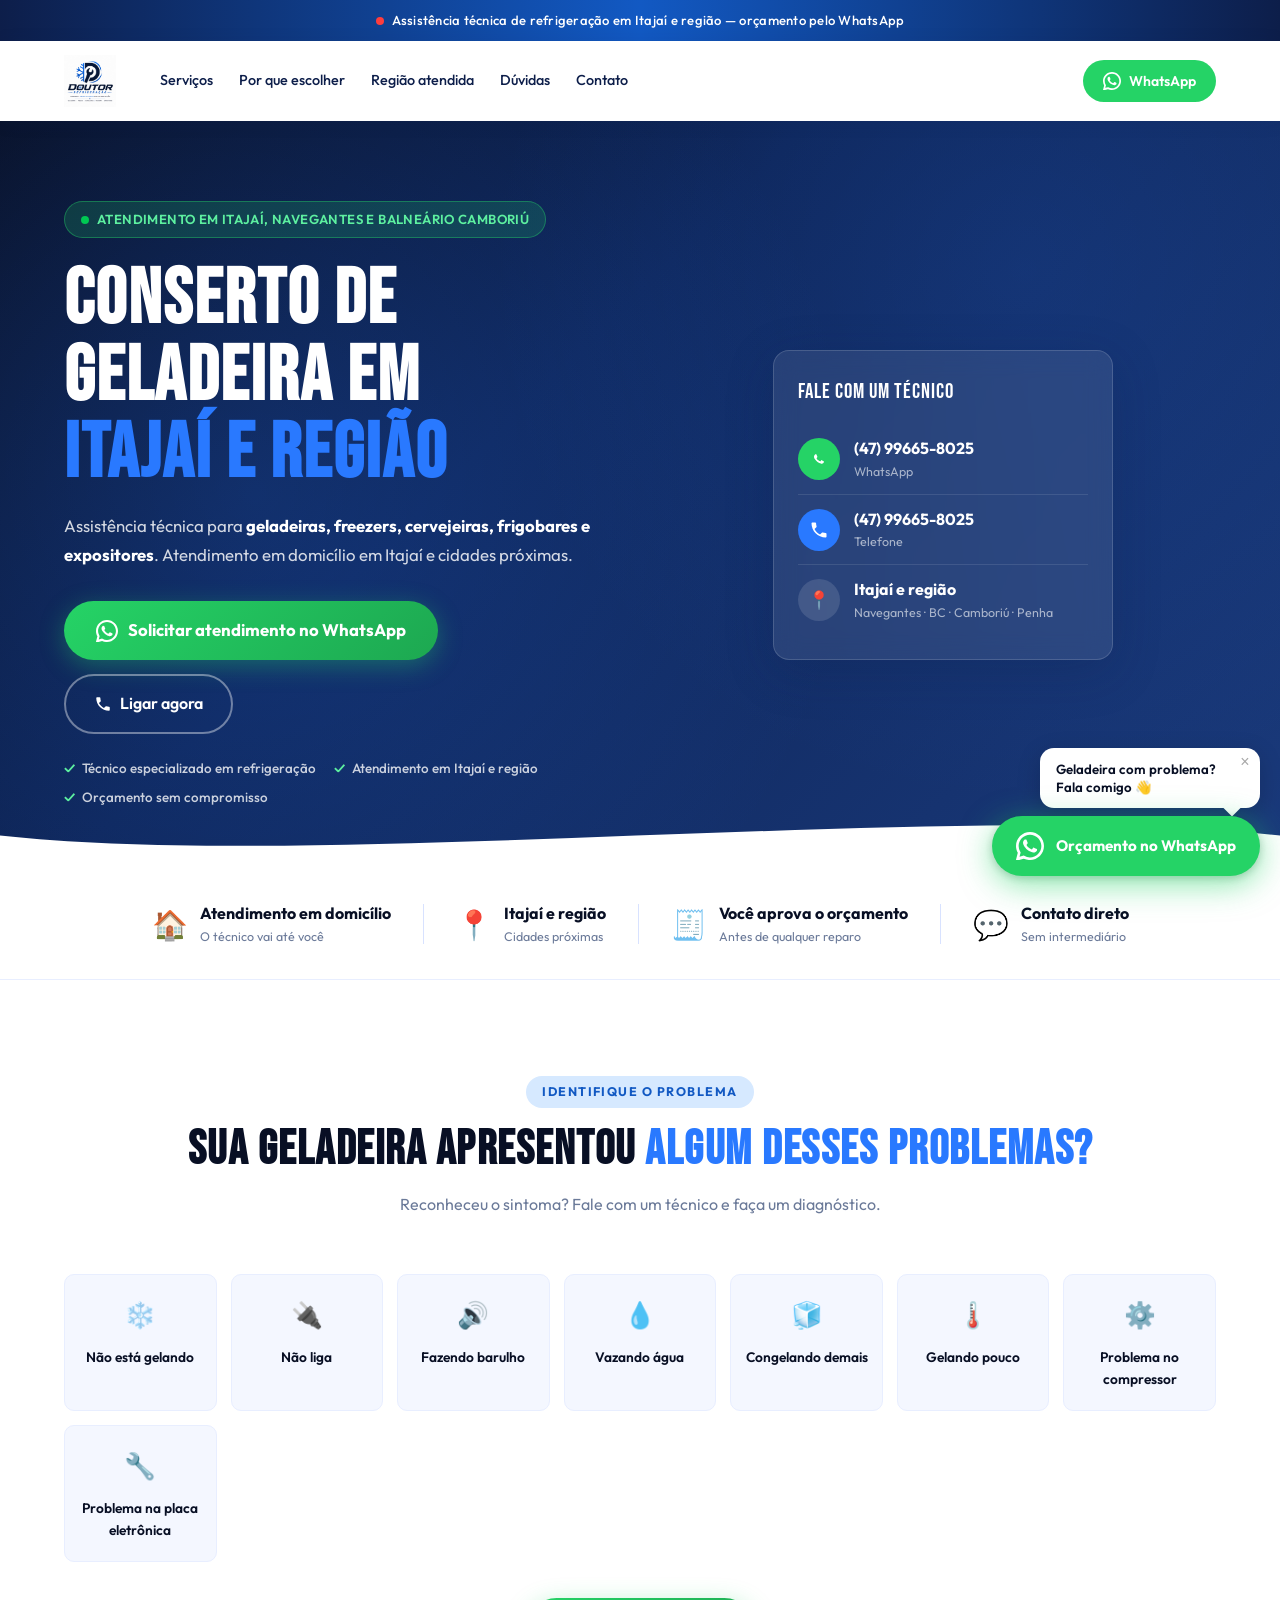
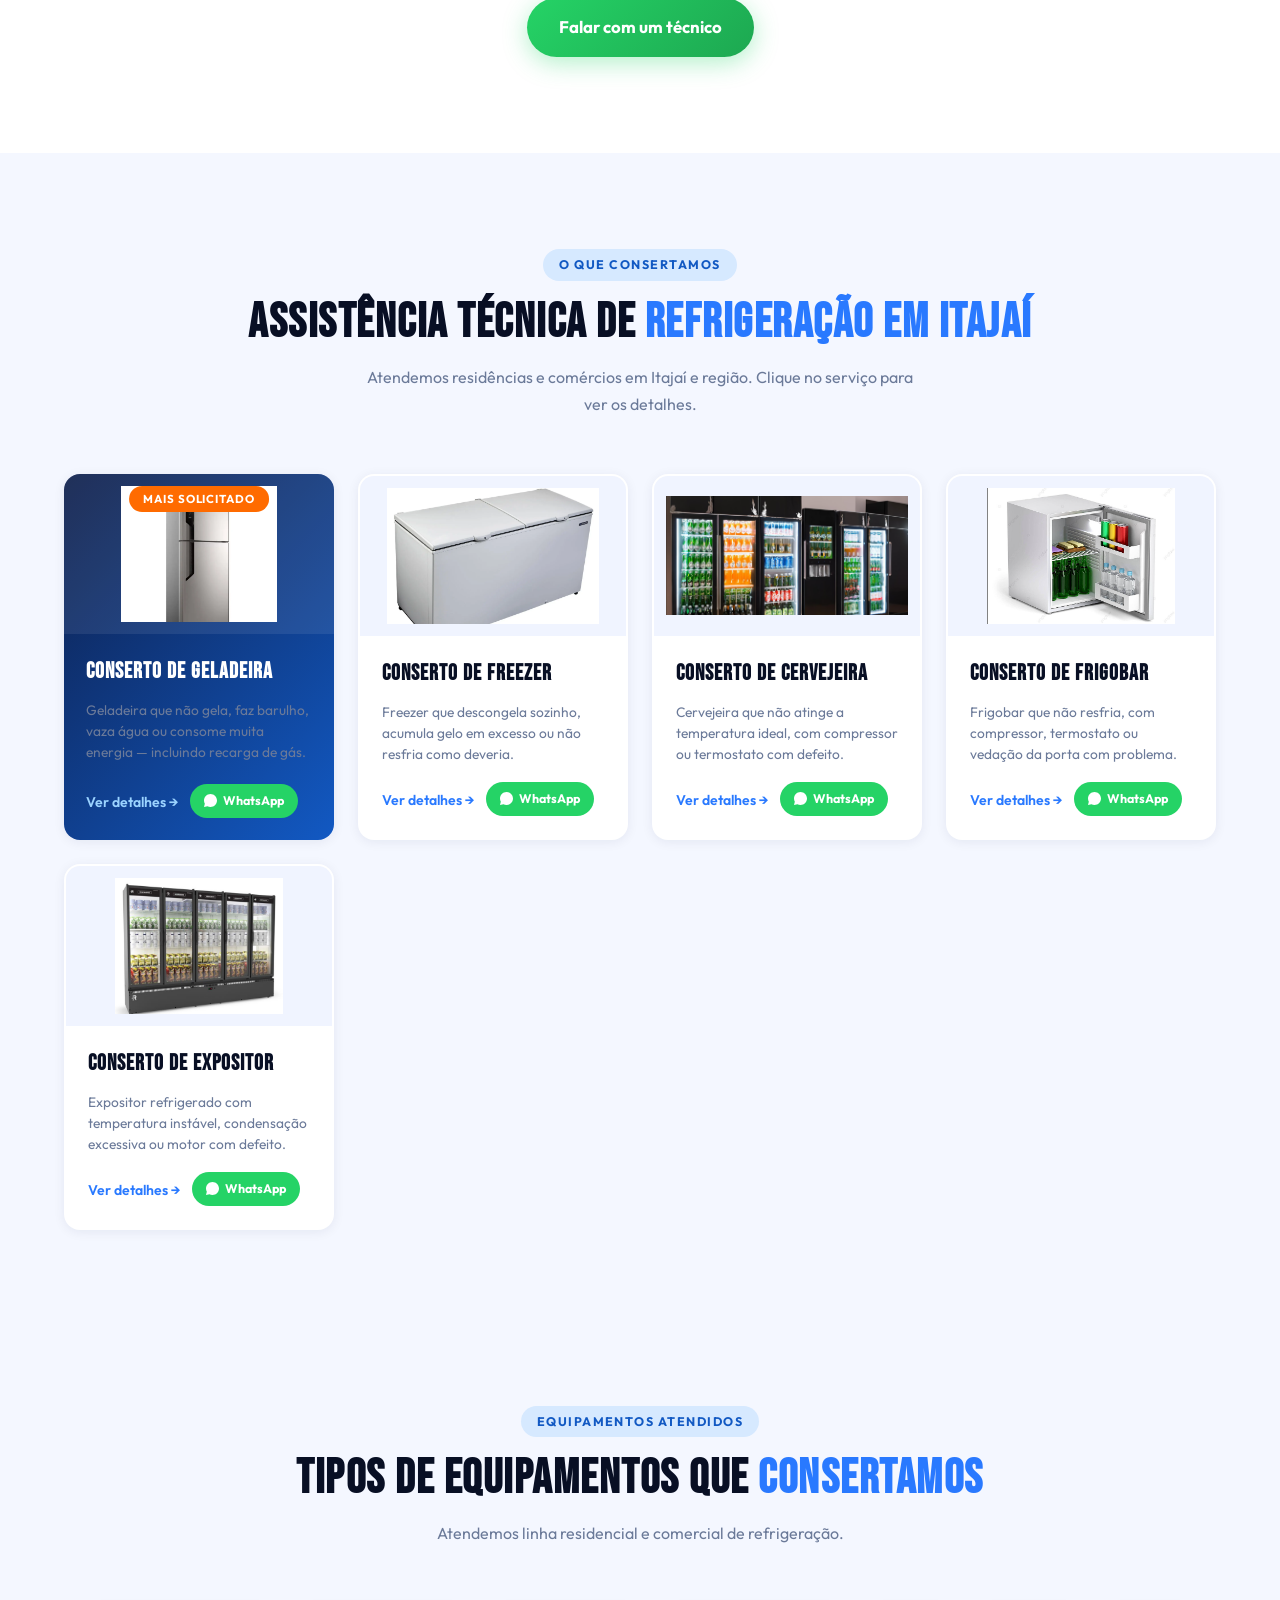
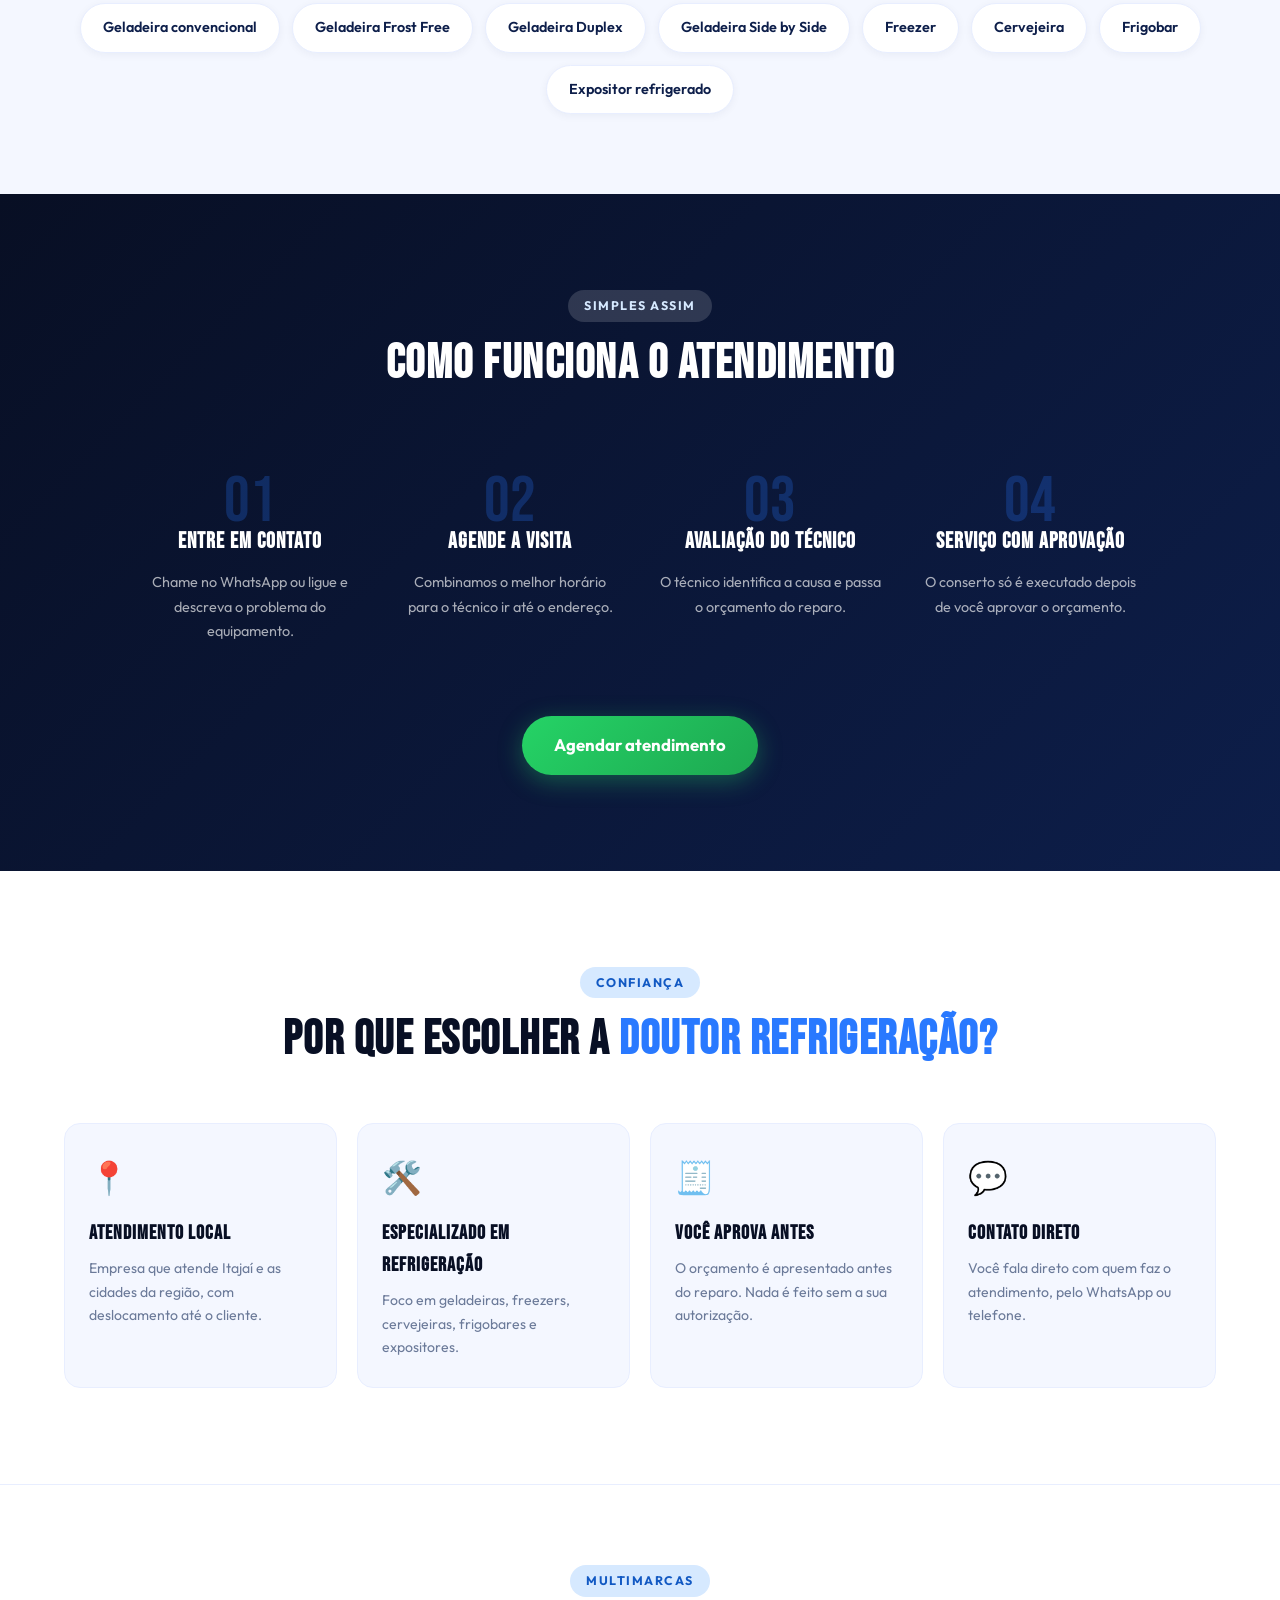
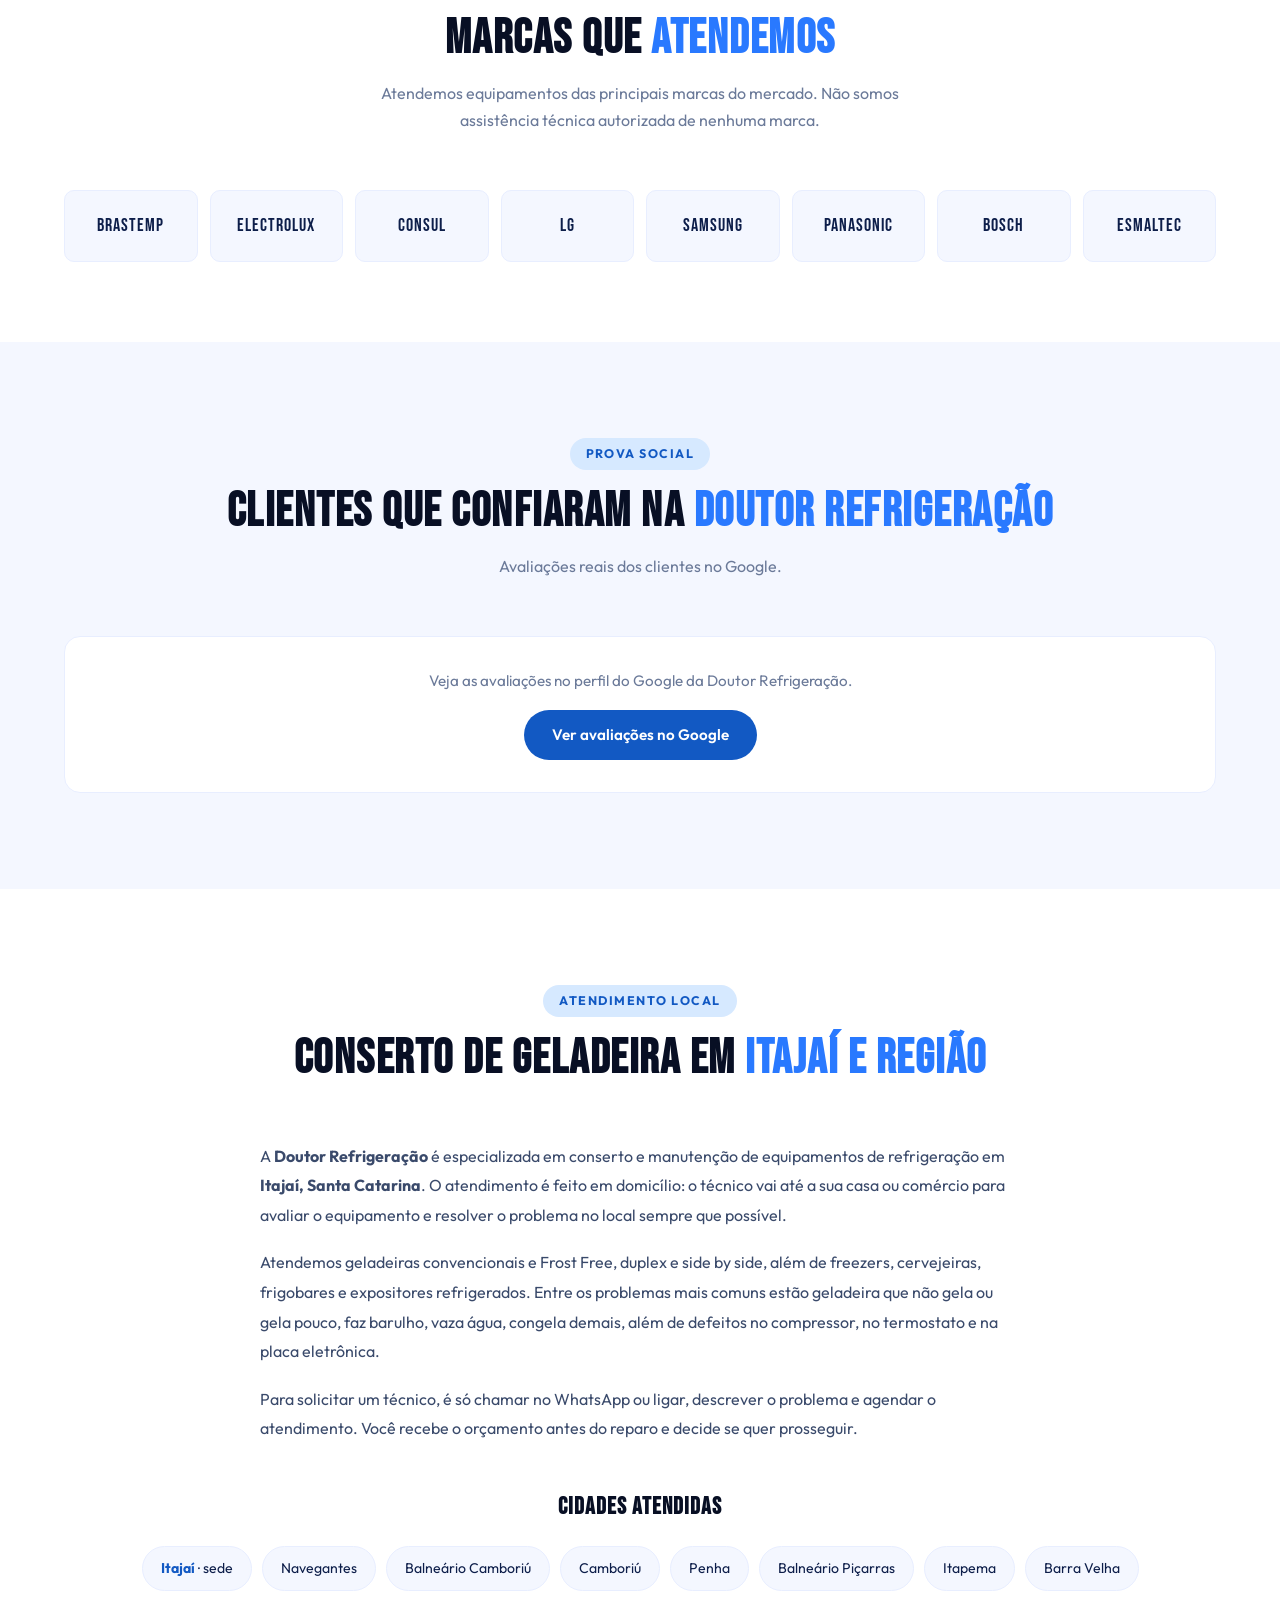
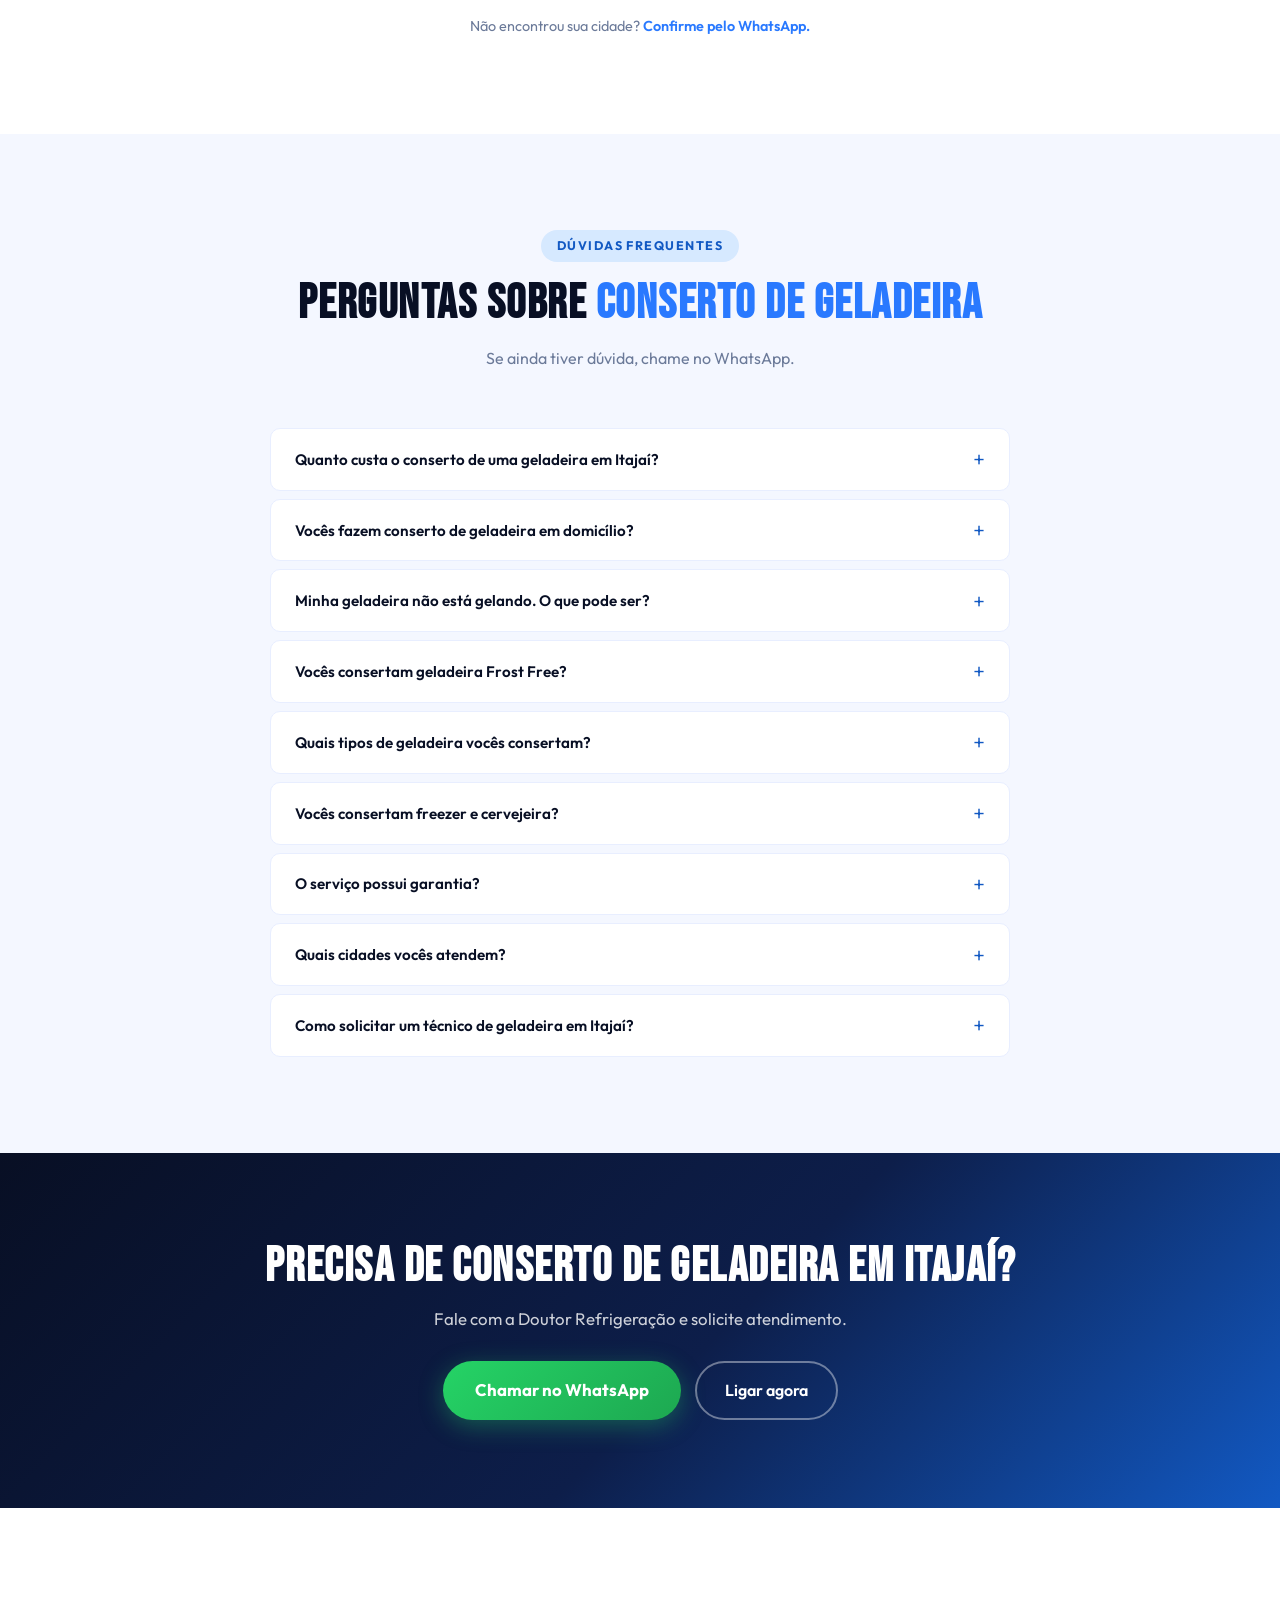
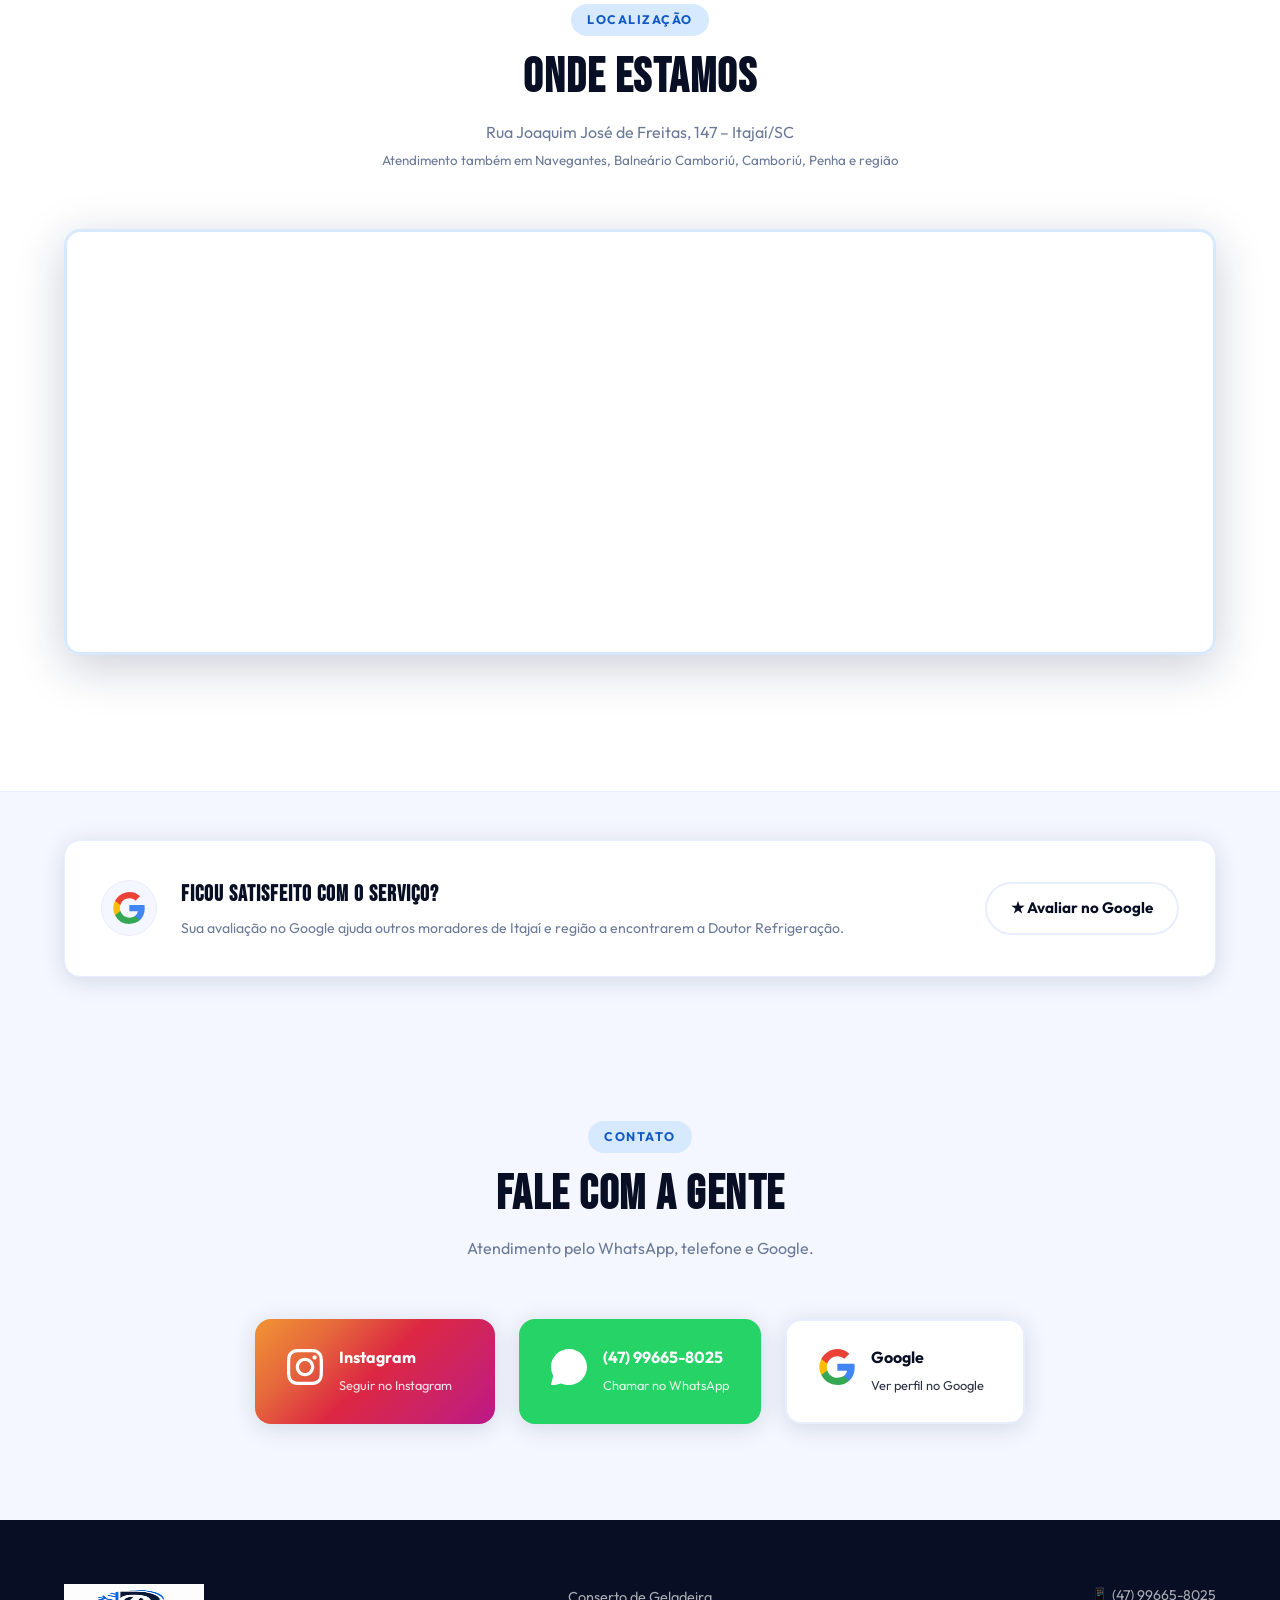
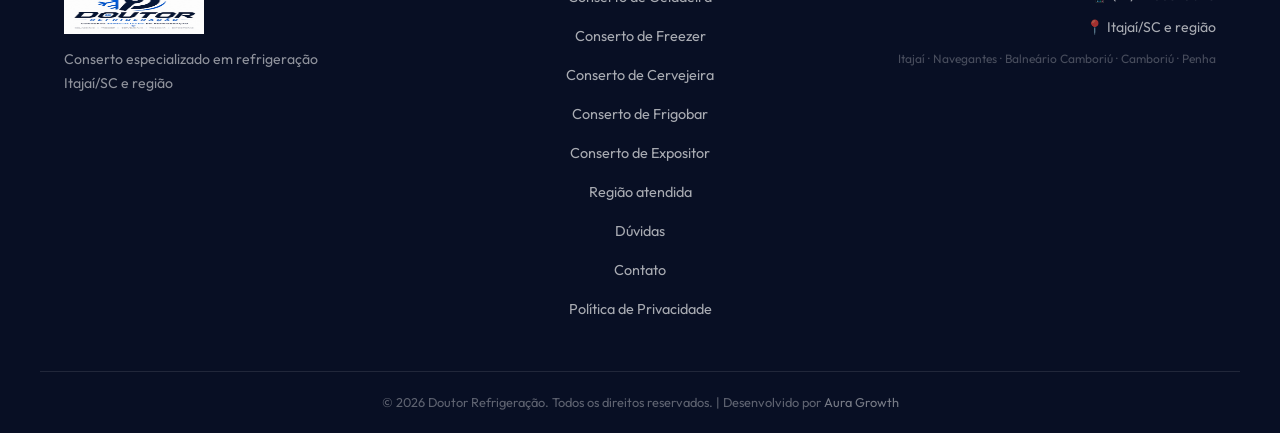
==== commit ac91141e: "V3 do site com paginas indexiçadas" ====
--- a/index.html
+++ b/index.html
@@ -94,11 +94,11 @@
           "@type": "OfferCatalog",
           "name": "Serviços de Refrigeração",
           "itemListElement": [
-            { "@type": "Offer", "itemOffered": { "@type": "Service", "name": "Conserto de Geladeira" } },
-            { "@type": "Offer", "itemOffered": { "@type": "Service", "name": "Conserto de Freezer" } },
-            { "@type": "Offer", "itemOffered": { "@type": "Service", "name": "Conserto de Cervejeira" } },
-            { "@type": "Offer", "itemOffered": { "@type": "Service", "name": "Conserto de Frigobar" } },
-            { "@type": "Offer", "itemOffered": { "@type": "Service", "name": "Conserto de Expositor Refrigerado" } }
+            { "@type": "Offer", "itemOffered": { "@type": "Service", "name": "Conserto de Geladeira", "url": "https://doutorrefrigeracao.com.br/conserto-de-geladeira.html" } },
+            { "@type": "Offer", "itemOffered": { "@type": "Service", "name": "Conserto de Freezer", "url": "https://doutorrefrigeracao.com.br/conserto-de-freezer.html" } },
+            { "@type": "Offer", "itemOffered": { "@type": "Service", "name": "Conserto de Cervejeira", "url": "https://doutorrefrigeracao.com.br/conserto-de-cervejeira.html" } },
+            { "@type": "Offer", "itemOffered": { "@type": "Service", "name": "Conserto de Frigobar", "url": "https://doutorrefrigeracao.com.br/conserto-de-frigobar.html" } },
+            { "@type": "Offer", "itemOffered": { "@type": "Service", "name": "Conserto de Expositor Refrigerado", "url": "https://doutorrefrigeracao.com.br/conserto-de-expositor.html" } }
           ]
         }
       },
@@ -244,12 +244,6 @@
             <span class="hcc-ic pin" aria-hidden="true">📍</span>
             <span><strong>Itajaí e região</strong><small>Navegantes · BC · Camboriú · Penha</small></span>
           </div>
-          <!-- TODO HORÁRIO: confirme o horário de atendimento real e reative:
-          <div class="hcc-row static">
-            <span class="hcc-ic clock">🕐</span>
-            <span><strong>Seg a Sáb</strong><small>Horário de atendimento</small></span>
-          </div>
-          -->
         </div>
       </aside>
     </div>
@@ -268,7 +262,6 @@
       <div class="trust-item"><span class="trust-icon" aria-hidden="true">🧾</span><div><strong>Você aprova o orçamento</strong><small>Antes de qualquer reparo</small></div></div>
       <div class="trust-divider" aria-hidden="true"></div>
       <div class="trust-item"><span class="trust-icon" aria-hidden="true">💬</span><div><strong>Contato direto</strong><small>Sem intermediário</small></div></div>
-      <!-- TODO: quando confirmar, adicione aqui itens reais como "+X clientes atendidos", "Garantia no serviço" ou "X anos de experiência". Não usar sem confirmação. -->
     </div>
   </section>
 
@@ -302,63 +295,78 @@
       <div class="section-header">
         <span class="section-tag">O que consertamos</span>
         <h2>Assistência Técnica de <span class="blue-text">Refrigeração em Itajaí</span></h2>
-        <p>Atendemos residências e comércios em Itajaí e região.</p>
+        <p>Atendemos residências e comércios em Itajaí e região. Clique no serviço para ver os detalhes.</p>
       </div>
       <div class="services-grid">
-
-        <article class="service-card">
-          <div class="svc-img-wrap">
-            <img src="image.png" alt="Conserto de geladeira em Itajaí" class="svc-img" loading="lazy" width="300" height="200" onerror="this.parentElement.classList.add('svc-img-fallback')">
-          </div>
-          <div class="svc-body">
-            <h3>Conserto de Geladeira</h3>
-            <p class="svc-desc">Geladeira que não gela, faz barulho, vaza água ou consome muita energia — incluindo recarga de gás.</p>
-            <a href="https://wa.me/5547996658025?text=Preciso%20de%20conserto%20de%20geladeira%20em%20Itaja%C3%AD." class="service-link" target="_blank" rel="noopener">Pedir orçamento →</a>
-          </div>
-        </article>
-
-        <article class="service-card">
-          <div class="svc-img-wrap">
-            <img src="image copy.png" alt="Conserto de freezer" class="svc-img" loading="lazy" width="300" height="200" onerror="this.parentElement.classList.add('svc-img-fallback')">
-          </div>
-          <div class="svc-body">
-            <h3>Conserto de Freezer</h3>
-            <p class="svc-desc">Freezer que descongela sozinho, acumula gelo em excesso ou não resfria como deveria.</p>
-            <a href="https://wa.me/5547996658025?text=Preciso%20de%20conserto%20de%20freezer%20em%20Itaja%C3%AD." class="service-link" target="_blank" rel="noopener">Pedir orçamento →</a>
-          </div>
-        </article>
 
         <article class="service-card featured">
           <div class="service-badge">Mais solicitado</div>
           <div class="svc-img-wrap">
-            <img src="image copy 2.png" alt="Conserto de cervejeira em Itajaí" class="svc-img" loading="lazy" width="300" height="200" onerror="this.parentElement.classList.add('svc-img-fallback')">
+            <img src="image.png" alt="Conserto de geladeira em Itajaí" class="svc-img" loading="lazy" width="300" height="200" onerror="this.parentElement.classList.add('svc-img-fallback')">
           </div>
           <div class="svc-body">
-            <h3>Conserto de Cervejeira</h3>
-            <p class="svc-desc">Cervejeira que não atinge a temperatura ideal, com compressor ou termostato com defeito.</p>
-            <a href="https://wa.me/5547996658025?text=Preciso%20de%20conserto%20de%20cervejeira%20em%20Itaja%C3%AD." class="service-link" target="_blank" rel="noopener">Pedir orçamento →</a>
+            <h3><a href="conserto-de-geladeira.html">Conserto de Geladeira</a></h3>
+            <p class="svc-desc">Geladeira que não gela, faz barulho, vaza água ou consome muita energia — incluindo recarga de gás.</p>
+            <div class="svc-actions">
+              <a href="conserto-de-geladeira.html" class="service-link">Ver detalhes →</a>
+              <a href="https://wa.me/5547996658025?text=Preciso%20de%20conserto%20de%20geladeira%20em%20Itaja%C3%AD." class="svc-wa-mini" target="_blank" rel="noopener">WhatsApp</a>
+            </div>
           </div>
         </article>
 
         <article class="service-card">
           <div class="svc-img-wrap">
-            <img src="image copy 3.png" alt="Conserto de frigobar" class="svc-img" loading="lazy" width="300" height="200" onerror="this.parentElement.classList.add('svc-img-fallback')">
+            <img src="image copy.png" alt="Conserto de freezer em Itajaí" class="svc-img" loading="lazy" width="300" height="200" onerror="this.parentElement.classList.add('svc-img-fallback')">
           </div>
           <div class="svc-body">
-            <h3>Conserto de Frigobar</h3>
-            <p class="svc-desc">Frigobar que não resfria, com compressor, termostato ou vedação da porta com problema.</p>
-            <a href="https://wa.me/5547996658025?text=Preciso%20de%20conserto%20de%20frigobar%20em%20Itaja%C3%AD." class="service-link" target="_blank" rel="noopener">Pedir orçamento →</a>
+            <h3><a href="conserto-de-freezer.html">Conserto de Freezer</a></h3>
+            <p class="svc-desc">Freezer que descongela sozinho, acumula gelo em excesso ou não resfria como deveria.</p>
+            <div class="svc-actions">
+              <a href="conserto-de-freezer.html" class="service-link">Ver detalhes →</a>
+              <a href="https://wa.me/5547996658025?text=Preciso%20de%20conserto%20de%20freezer%20em%20Itaja%C3%AD." class="svc-wa-mini" target="_blank" rel="noopener">WhatsApp</a>
+            </div>
           </div>
         </article>
 
         <article class="service-card">
           <div class="svc-img-wrap">
-            <img src="image copy 4.png" alt="Conserto de expositor refrigerado" class="svc-img" loading="lazy" width="300" height="200" onerror="this.parentElement.classList.add('svc-img-fallback')">
+            <img src="image copy 2.png" alt="Conserto de cervejeira em Itajaí" class="svc-img" loading="lazy" width="300" height="200" onerror="this.parentElement.classList.add('svc-img-fallback')">
           </div>
           <div class="svc-body">
-            <h3>Conserto de Expositor</h3>
+            <h3><a href="conserto-de-cervejeira.html">Conserto de Cervejeira</a></h3>
+            <p class="svc-desc">Cervejeira que não atinge a temperatura ideal, com compressor ou termostato com defeito.</p>
+            <div class="svc-actions">
+              <a href="conserto-de-cervejeira.html" class="service-link">Ver detalhes →</a>
+              <a href="https://wa.me/5547996658025?text=Preciso%20de%20conserto%20de%20cervejeira%20em%20Itaja%C3%AD." class="svc-wa-mini" target="_blank" rel="noopener">WhatsApp</a>
+            </div>
+          </div>
+        </article>
+
+        <article class="service-card">
+          <div class="svc-img-wrap">
+            <img src="image copy 3.png" alt="Conserto de frigobar em Itajaí" class="svc-img" loading="lazy" width="300" height="200" onerror="this.parentElement.classList.add('svc-img-fallback')">
+          </div>
+          <div class="svc-body">
+            <h3><a href="conserto-de-frigobar.html">Conserto de Frigobar</a></h3>
+            <p class="svc-desc">Frigobar que não resfria, com compressor, termostato ou vedação da porta com problema.</p>
+            <div class="svc-actions">
+              <a href="conserto-de-frigobar.html" class="service-link">Ver detalhes →</a>
+              <a href="https://wa.me/5547996658025?text=Preciso%20de%20conserto%20de%20frigobar%20em%20Itaja%C3%AD." class="svc-wa-mini" target="_blank" rel="noopener">WhatsApp</a>
+            </div>
+          </div>
+        </article>
+
+        <article class="service-card">
+          <div class="svc-img-wrap">
+            <img src="image copy 4.png" alt="Conserto de expositor refrigerado em Itajaí" class="svc-img" loading="lazy" width="300" height="200" onerror="this.parentElement.classList.add('svc-img-fallback')">
+          </div>
+          <div class="svc-body">
+            <h3><a href="conserto-de-expositor.html">Conserto de Expositor</a></h3>
             <p class="svc-desc">Expositor refrigerado com temperatura instável, condensação excessiva ou motor com defeito.</p>
-            <a href="https://wa.me/5547996658025?text=Preciso%20de%20conserto%20de%20expositor%20refrigerado%20em%20Itaja%C3%AD." class="service-link" target="_blank" rel="noopener">Pedir orçamento →</a>
+            <div class="svc-actions">
+              <a href="conserto-de-expositor.html" class="service-link">Ver detalhes →</a>
+              <a href="https://wa.me/5547996658025?text=Preciso%20de%20conserto%20de%20expositor%20refrigerado%20em%20Itaja%C3%AD." class="svc-wa-mini" target="_blank" rel="noopener">WhatsApp</a>
+            </div>
           </div>
         </article>
 
@@ -384,7 +392,6 @@
         <li>Frigobar</li>
         <li>Expositor refrigerado</li>
       </ul>
-      <!-- TODO: se algum tipo NÃO for atendido, remova o item correspondente acima. -->
     </div>
   </section>
 
@@ -419,8 +426,6 @@
         <div class="why-card"><span class="why-ic" aria-hidden="true">🛠️</span><h3>Especializado em refrigeração</h3><p>Foco em geladeiras, freezers, cervejeiras, frigobares e expositores.</p></div>
         <div class="why-card"><span class="why-ic" aria-hidden="true">🧾</span><h3>Você aprova antes</h3><p>O orçamento é apresentado antes do reparo. Nada é feito sem a sua autorização.</p></div>
         <div class="why-card"><span class="why-ic" aria-hidden="true">💬</span><h3>Contato direto</h3><p>Você fala direto com quem faz o atendimento, pelo WhatsApp ou telefone.</p></div>
-        <!-- TODO E-E-A-T: quando tiver confirmados, adicione cards reais de "Anos de experiência", "Garantia no serviço",
-             "Nº de clientes atendidos" e fotos reais de serviços. Não usar sem confirmação. -->
       </div>
     </div>
   </section>
@@ -433,7 +438,6 @@
         <h2>Marcas que <span class="blue-text">atendemos</span></h2>
         <p>Atendemos equipamentos das principais marcas do mercado. Não somos assistência técnica autorizada de nenhuma marca.</p>
       </div>
-      <!-- TODO MARCAS: confirme a lista de marcas realmente atendidas e ajuste abaixo. -->
       <div class="brands-grid">
         <div class="brand-item"><span class="brand-name">Brastemp</span></div>
         <div class="brand-item"><span class="brand-name">Electrolux</span></div>
@@ -456,23 +460,10 @@
         <p>Avaliações reais dos clientes no Google.</p>
       </div>
 
-      <!-- TODO AVALIAÇÕES REAIS: cole aqui de 3 a 6 depoimentos REAIS do seu perfil do Google
-           (nome do cliente + texto). Enquanto não houver, mantenha apenas o CTA abaixo.
-      <div class="reviews-grid">
-        <blockquote class="review-real">
-          <p>"Texto real do cliente…"</p>
-          <cite>Nome do cliente — Cidade</cite>
-        </blockquote>
-      </div>
-      -->
-
       <div class="reviews-cta-box">
         <p>Veja as avaliações no perfil do Google da Doutor Refrigeração.</p>
         <a href="https://share.google/SREDBAS2wXVk41hWU" target="_blank" rel="noopener" class="btn-cta-blue">Ver avaliações no Google</a>
       </div>
-
-      <!-- TODO FOTOS: se tiver fotos REAIS de serviços realizados, crie aqui uma galeria
-           "Serviços realizados em Itajaí e região" com alt text descritivo em cada imagem. -->
     </div>
   </section>
 
@@ -502,7 +493,6 @@
       </div>
 
       <h3 class="regiao-title">Cidades atendidas</h3>
-      <!-- TODO CIDADES: confirme a lista real de cidades atendidas e ajuste abaixo. -->
       <ul class="regiao-list">
         <li><strong>Itajaí</strong> · sede</li>
         <li>Navegantes</li>
@@ -626,13 +616,15 @@
         <p>Conserto especializado em refrigeração<br>Itajaí/SC e região</p>
       </div>
       <nav class="footer-links" aria-label="Rodapé">
-        <a href="#servicos">Serviços</a>
-        <a href="#porque">Por que escolher</a>
+        <a href="conserto-de-geladeira.html">Conserto de Geladeira</a>
+        <a href="conserto-de-freezer.html">Conserto de Freezer</a>
+        <a href="conserto-de-cervejeira.html">Conserto de Cervejeira</a>
+        <a href="conserto-de-frigobar.html">Conserto de Frigobar</a>
+        <a href="conserto-de-expositor.html">Conserto de Expositor</a>
         <a href="#regiao">Região atendida</a>
         <a href="#faq">Dúvidas</a>
         <a href="#contato">Contato</a>
-        <!-- TODO: crie /politica-de-privacidade e aponte o link abaixo. -->
-        <a href="/politica-de-privacidade">Política de Privacidade</a>
+        <a href="politica-de-privacidade.html">Política de Privacidade</a>
       </nav>
       <div class="footer-contact">
         <p>📱 (47) 99665-8025</p>
@@ -659,4 +651,4 @@
 
   <script src="script.js"></script>
 </body>
-</html>+</html>
--- a/style.css
+++ b/style.css
@@ -483,4 +483,68 @@
   .why-grid { grid-template-columns: 1fr; }
   .final-cta-btns { flex-direction: column; }
   .final-cta-btns .btn-primary, .final-cta-btns .btn-secondary { width: 100%; }
-}+}
+
+/* ============================================================
+   PÁGINAS DE SERVIÇO + AJUSTES DOS CARDS DA HOME
+   (antes em pages.css — agora unificado aqui)
+   ============================================================ */
+
+/* ---- CARDS DA HOME: título linkado + ações (detalhes + WhatsApp) ---- */
+.service-card h3 a { color: inherit; transition: color .2s; }
+.service-card h3 a:hover { color: var(--blue-bright); }
+.service-card.featured h3 a { color: var(--white); }
+.service-card.featured h3 a:hover { color: #9BD3FF; }
+
+.svc-actions { display: flex; align-items: center; gap: 12px; flex-wrap: wrap; margin-top: auto; }
+.svc-wa-mini { display: inline-flex; align-items: center; gap: 6px; background: #25D366; color: #fff; font-size: .78rem; font-weight: 700; padding: 7px 14px; border-radius: 100px; white-space: nowrap; transition: background .2s, transform .15s; }
+.svc-wa-mini:hover { background: #1DA851; transform: translateY(-1px); }
+.svc-wa-mini::before { content: ''; width: 13px; height: 13px; background: currentColor; -webkit-mask: url("data:image/svg+xml;utf8,<svg xmlns='http://www.w3.org/2000/svg' viewBox='0 0 24 24'><path d='M12 0C5.4 0 0 5.4 0 12c0 2.1.6 4.1 1.5 5.9L0 24l6.3-1.5c1.7.9 3.7 1.4 5.7 1.4 6.6 0 12-5.4 12-12S18.6 0 12 0z'/></svg>") center/contain no-repeat; mask: url("data:image/svg+xml;utf8,<svg xmlns='http://www.w3.org/2000/svg' viewBox='0 0 24 24'><path d='M12 0C5.4 0 0 5.4 0 12c0 2.1.6 4.1 1.5 5.9L0 24l6.3-1.5c1.7.9 3.7 1.4 5.7 1.4 6.6 0 12-5.4 12-12S18.6 0 12 0z'/></svg>") center/contain no-repeat; }
+
+/* ---- BREADCRUMB ---- */
+.breadcrumb { background: var(--gray-bg); border-bottom: 1px solid #E8EEFF; }
+.breadcrumb ol { list-style: none; display: flex; flex-wrap: wrap; gap: 6px; align-items: center; max-width: 1200px; margin: 0 auto; padding: 12px 24px; font-size: .82rem; }
+.breadcrumb li { display: flex; align-items: center; gap: 6px; color: var(--gray); }
+.breadcrumb a { color: var(--blue); font-weight: 600; }
+.breadcrumb a:hover { color: var(--blue-bright); }
+.breadcrumb .sep { color: #B9C6E4; }
+.breadcrumb li[aria-current="page"] { color: var(--gray); font-weight: 500; }
+
+/* ---- HERO DE SERVIÇO (single column, centralizado) ---- */
+.hero-service .hero-inner { grid-template-columns: 1fr; max-width: 860px; margin-inline: auto; text-align: center; }
+.hero-service .badge-urgency,
+.hero-service .hero-ctas,
+.hero-service .hero-trust-pills { justify-content: center; }
+.hero-service .hero-sub { margin-inline: auto; max-width: 660px; }
+.hero-service .hero-trust-pills { display: flex; }
+
+/* ---- CONTEÚDO EM DUAS COLUNAS (texto + imagem) ---- */
+.svc-content { background: var(--white); padding: clamp(48px, 8vw, 88px) 0; }
+.svc-content.alt { background: var(--gray-bg); }
+.svc-split { display: grid; grid-template-columns: 1fr 1fr; gap: 44px; align-items: center; }
+.svc-split-media img { border-radius: var(--radius); box-shadow: var(--shadow-lg); width: 100%; background: #f0f4ff; }
+.svc-split h2 { font-family: 'Bebas Neue', sans-serif; font-size: clamp(1.8rem, 3.6vw, 2.7rem); letter-spacing: 1px; color: var(--dark); margin-bottom: 16px; line-height: 1.1; }
+.svc-split h2 .blue-text { color: var(--blue-bright); }
+.svc-split p { color: #3A4A6B; line-height: 1.85; margin-bottom: 16px; }
+.svc-check { list-style: none; padding: 0; margin: 20px 0 0; display: flex; flex-direction: column; gap: 12px; }
+.svc-check li { position: relative; padding-left: 30px; color: #3A4A6B; line-height: 1.5; font-size: .95rem; }
+.svc-check li::before { content: '✓'; position: absolute; left: 0; top: 1px; color: var(--green); font-weight: 700; background: #E6F9EF; width: 21px; height: 21px; border-radius: 50%; display: flex; align-items: center; justify-content: center; font-size: .72rem; }
+.svc-split .btn-primary { margin-top: 26px; }
+
+/* ---- SERVIÇOS RELACIONADOS ---- */
+.related-services { background: var(--gray-bg); padding: clamp(48px, 8vw, 80px) 0; border-top: 1px solid #E8EEFF; }
+.related-grid { display: grid; grid-template-columns: repeat(auto-fill, minmax(210px, 1fr)); gap: 16px; }
+.related-card { background: var(--white); border: 1px solid #E8EEFF; border-radius: var(--radius); padding: 22px; transition: box-shadow .2s, transform .2s, border-color .2s; display: flex; flex-direction: column; gap: 8px; }
+.related-card:hover { box-shadow: var(--shadow); transform: translateY(-3px); border-color: var(--blue); }
+.related-card h3 { font-family: 'Bebas Neue', sans-serif; font-size: 1.25rem; letter-spacing: .5px; color: var(--dark); }
+.related-card h3 a { color: inherit; }
+.related-card h3 a:hover { color: var(--blue-bright); }
+.related-card p { font-size: .85rem; color: var(--gray); line-height: 1.55; flex: 1; }
+.related-card .service-link { color: var(--blue-bright); font-weight: 600; font-size: .85rem; margin-top: 6px; }
+
+/* ---- RESPONSIVO (páginas de serviço) ---- */
+@media (max-width: 768px) {
+  .svc-split { grid-template-columns: 1fr; gap: 26px; }
+  .svc-split-media { order: -1; }
+  .breadcrumb ol { padding: 10px 16px; }
+}
